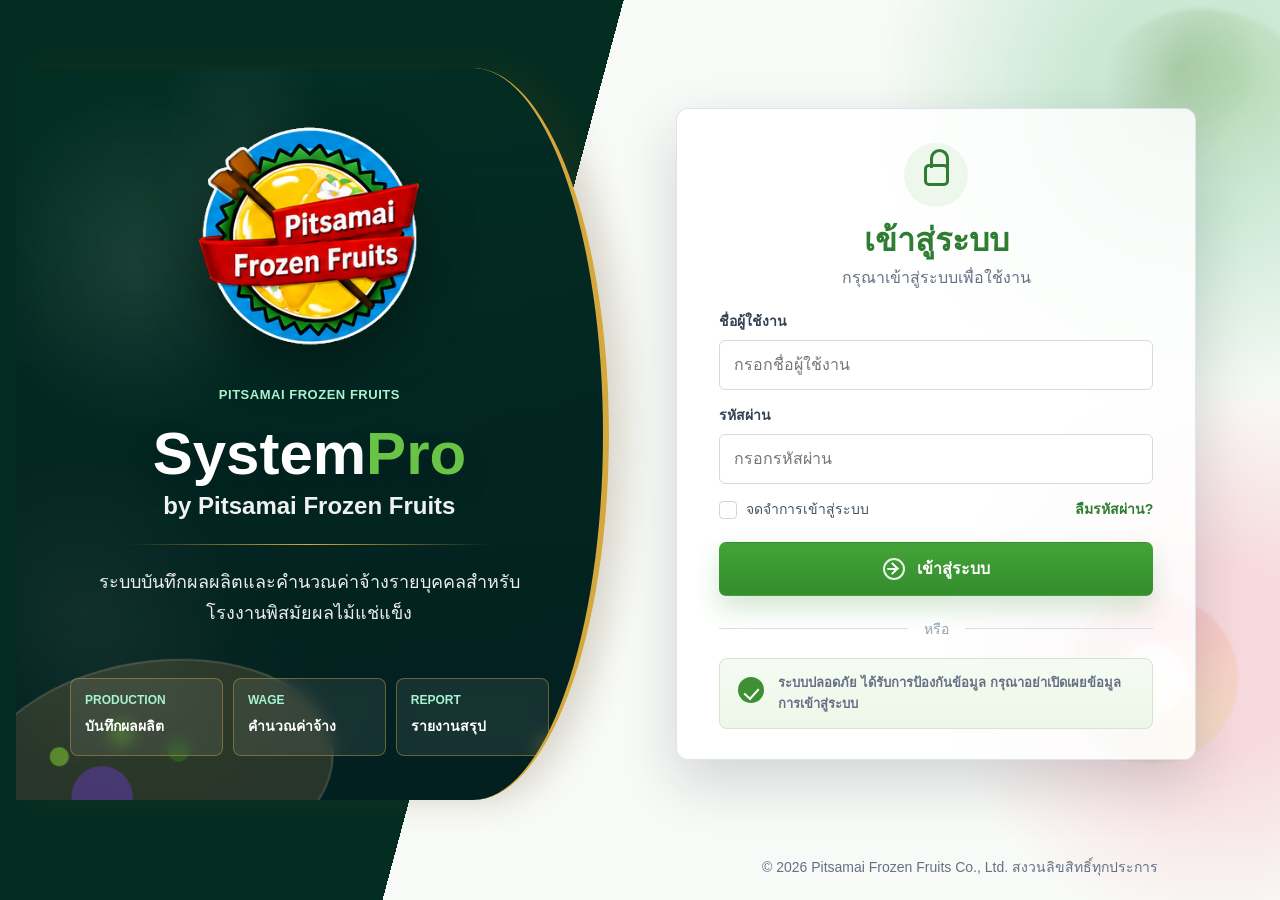
==== index.html @ a1e51dfe "Add private chat image and PDF attachments" ====
<!doctype html>
<html lang="th">
  <head>
    <meta charset="UTF-8" />
    <meta name="viewport" content="width=device-width, initial-scale=1.0" />
    <title>Pismai Factory Wage</title>
    <link rel="icon" type="image/png" href="/assets/pitsamai-logo.png?v=20260716-favicon" />
    <link rel="apple-touch-icon" href="/assets/pitsamai-logo.png?v=20260716-favicon" />
    <link rel="stylesheet" href="/styles.css?v=20260822-issue-notifications" />
    <link rel="stylesheet" href="/accounting-control.css?v=20260822-pf-percent-bases" />
    <link rel="stylesheet" href="/secret-room.css?v=20260822-chat-attachments" />
  </head>
  <body>
    <div id="app"></div>
    <script src="/accounting-control.js?v=20260822-pf-percent-date-fix"></script>
    <script src="/secret-room.js?v=20260822-chat-attachments"></script>
    <script src="/app.js?v=20260822-issue-notifications-pf-percent-bases"></script>
  </body>
</html>
---- styles.css ----
:root {
  --bg: #eef2f6;
  --surface: #ffffff;
  --surface-soft: #f7fafc;
  --line: #d7dee8;
  --text: #1f2937;
  --muted: #667085;
  --primary: #0f766e;
  --primary-dark: #115e59;
  --danger: #b42318;
  --danger-soft: #fef3f2;
  --warning: #a15c07;
  --warning-soft: #fffaeb;
  --success: #067647;
  --success-soft: #ecfdf3;
  --shadow: 0 16px 40px rgba(16, 24, 40, 0.08);
}

/* Inbound fruit purchasing */
.inbound-page-head{display:flex;align-items:flex-start;justify-content:space-between;gap:20px;margin-bottom:16px}.inbound-page-head h2{margin:3px 0 4px;font-size:26px}.inbound-page-head p{margin:0;color:var(--muted)}.inbound-head-actions{display:flex;gap:10px;flex-wrap:wrap}.inbound-head-actions .is-active{color:#fff;background:var(--primary);border-color:var(--primary)}.inbound-head-actions button:disabled{opacity:.45}.inbound-loading{padding:42px;text-align:center;color:var(--muted)}.inbound-alert{margin-bottom:14px;padding:12px 14px;border:1px solid #a6f4c5;border-radius:8px;color:var(--success);background:var(--success-soft)}.inbound-alert.is-error{color:var(--danger);border-color:#fecdca;background:var(--danger-soft)}
.inbound-entry-card{max-width:920px;padding:20px}.inbound-entry-form{display:grid;grid-template-columns:repeat(2,minmax(0,1fr));gap:15px 20px}.inbound-entry-form .field{margin:0}.inbound-entry-form .field>span,.inbound-inline-form .field>span,.inbound-price-panel .field>span{display:block;margin-bottom:6px;font-weight:700}.inbound-entry-form input,.inbound-entry-form select,.inbound-entry-form textarea,.inbound-management-grid input,.inbound-management-grid select,.inbound-management-grid textarea,.inbound-filters input,.inbound-filters select{width:100%;border:1px solid var(--line);border-radius:7px;background:#fff;color:var(--text)}.inbound-entry-form input,.inbound-entry-form select,.inbound-management-grid input,.inbound-management-grid select,.inbound-filters input,.inbound-filters select{height:42px;padding:0 11px}.inbound-entry-form textarea,.inbound-management-grid textarea{padding:10px 11px;resize:vertical}.inbound-price-hint{grid-column:1/-1;padding:10px 12px;border:1px solid #b2ddff;border-radius:7px;color:#175cd3;background:#eff8ff}.inbound-price-input{display:flex;align-items:center;gap:8px}.inbound-price-input input{flex:1}.inbound-price-input b{padding:7px 9px;border-radius:5px;color:var(--primary);background:#e7f6f3;font-size:12px;white-space:nowrap}.inbound-total{grid-column:1/-1;display:grid;grid-template-columns:auto 1fr auto;align-items:center;gap:8px;padding:14px 16px;border:1px solid #abefc6;border-radius:8px;background:#ecfdf3}.inbound-total>span{font-weight:700}.inbound-total>strong{text-align:right;color:#067647;font-size:30px}.inbound-total>small{grid-column:1/-1;text-align:right;color:#475467}.inbound-note{grid-column:1/-1}.inbound-entry-actions{grid-column:1/-1;display:flex;justify-content:flex-end;gap:10px;padding-top:4px}.inbound-empty-callout{margin-top:14px;padding:12px;color:var(--warning);background:var(--warning-soft);border-radius:7px}
.inbound-modal-backdrop{position:fixed;inset:0;z-index:1000;display:grid;place-items:center;padding:20px;background:rgba(16,24,40,.5)}.inbound-confirm{position:relative;width:min(460px,100%);padding:22px;border-radius:10px;background:#fff;box-shadow:0 24px 70px rgba(0,0,0,.24)}.inbound-confirm h3{margin:0 0 4px;font-size:22px}.inbound-confirm>p{margin:0 0 16px;color:var(--muted)}.inbound-modal-close{position:absolute;top:12px;right:12px;border:0;background:transparent;font-size:25px;cursor:pointer}.inbound-confirm dl{margin:0;border:1px solid var(--line);border-radius:8px;overflow:hidden}.inbound-confirm dl div{display:flex;justify-content:space-between;gap:16px;padding:10px 12px;border-bottom:1px solid var(--line)}.inbound-confirm dl div:last-child{border-bottom:0}.inbound-confirm dt{color:var(--muted)}.inbound-confirm dd{margin:0;font-weight:700}.inbound-confirm .is-total{color:var(--success);background:var(--success-soft);font-size:18px}.inbound-lock-note{margin:14px 0;padding:11px 12px;border:1px solid #fedf89;border-radius:7px;color:#93370d;background:#fffaeb}.inbound-confirm-actions{display:flex;justify-content:flex-end;gap:10px}
.inbound-management-grid{display:grid;grid-template-columns:minmax(0,1.55fr) minmax(300px,.8fr);gap:16px}.inbound-management-grid>.panel{padding:18px}.inbound-management-grid h3{margin:0 0 12px}.inbound-inline-form{display:grid;grid-template-columns:1fr auto;align-items:end;gap:10px;padding-bottom:18px;border-bottom:1px solid var(--line)}.inbound-inline-form .field{margin:0}.inbound-fruit-list{display:grid;gap:8px;margin-top:18px}.inbound-fruit-list>h3{margin-bottom:4px}.inbound-fruit-list article{display:grid;grid-template-columns:minmax(130px,1.2fr) minmax(130px,.8fr) minmax(130px,1fr) auto;align-items:center;gap:12px;padding:12px;border:1px solid var(--line);border-radius:7px}.inbound-fruit-list article>div{display:flex;align-items:center;gap:8px}.inbound-fruit-list article small{color:var(--muted)}.inbound-price-panel>p{color:var(--muted)}.inbound-price-panel form{display:grid;gap:13px}.inbound-price-panel .field{margin:0}
.inbound-metrics{display:grid;grid-template-columns:repeat(3,minmax(0,1fr));gap:12px;margin-bottom:14px}.inbound-metrics>div{display:grid;grid-template-columns:1fr auto;gap:3px 8px;padding:15px 17px;border:1px solid var(--line);border-radius:8px;background:#fff}.inbound-metrics span{color:var(--muted)}.inbound-metrics strong{grid-column:1;font-size:25px}.inbound-metrics small{grid-column:2;grid-row:2;align-self:end}.inbound-history-panel{padding:0;overflow:hidden}.inbound-filters{display:grid;grid-template-columns:repeat(4,minmax(120px,1fr)) minmax(180px,1.5fr) auto auto;align-items:end;gap:10px;padding:14px}.inbound-filters label{min-width:0}.inbound-filters label>span{display:block;margin-bottom:5px;color:var(--muted);font-size:12px;font-weight:700}.inbound-info-strip{padding:10px 14px;color:#175cd3;background:#eff8ff;border-top:1px solid #b2ddff;border-bottom:1px solid #b2ddff}.inbound-table{width:100%;border-collapse:collapse;min-width:1020px}.inbound-table th,.inbound-table td{padding:10px 11px;border-bottom:1px solid var(--line);text-align:left;vertical-align:middle}.inbound-table thead th{color:#475467;background:#f8fafc;font-size:12px}.inbound-table .number-cell{text-align:right;font-variant-numeric:tabular-nums}.inbound-table .is-price{background:#fffaeb}.inbound-table tfoot th{color:#067647;background:#f0fdf4}.inbound-table tbody tr:hover td{background:#f9fafb}.inbound-table tbody tr:hover .is-price{background:#fff4d6}
@media(max-width:1050px){.inbound-management-grid{grid-template-columns:1fr}.inbound-filters{grid-template-columns:repeat(3,1fr)}.inbound-fruit-list article{grid-template-columns:1fr 1fr}.inbound-metrics{grid-template-columns:1fr 1fr 1fr}}
.inbound-selection-bar{display:flex;align-items:center;justify-content:space-between;gap:16px;padding:12px 14px;border-top:1px solid var(--line);background:#fff}.inbound-selection-bar>div:first-child{display:flex;flex-direction:column;gap:2px}.inbound-selection-bar small{color:var(--muted)}.inbound-selection-bar>div:last-child{display:flex;gap:8px}.inbound-selection-bar .btn:disabled{opacity:.45}.inbound-check-cell{width:42px!important;padding-left:14px!important;padding-right:6px!important;text-align:center!important}.inbound-check-cell input{width:17px;height:17px;accent-color:var(--primary);cursor:pointer}.inbound-table tbody tr.is-selected td{background:#ecfdf3}.inbound-table tbody tr.is-selected .is-price{background:#dcfae6}
@media(max-width:720px){.inbound-page-head{flex-direction:column}.inbound-head-actions{width:100%}.inbound-head-actions .btn{flex:1}.inbound-entry-form{grid-template-columns:1fr}.inbound-price-hint,.inbound-total,.inbound-note,.inbound-entry-actions{grid-column:1}.inbound-metrics{grid-template-columns:1fr}.inbound-filters{grid-template-columns:1fr 1fr}.inbound-filters .is-search{grid-column:1/-1}.inbound-fruit-list article{grid-template-columns:1fr}.inbound-inline-form{grid-template-columns:1fr}.inbound-entry-card{padding:14px}.inbound-selection-bar{align-items:stretch;flex-direction:column}.inbound-selection-bar>div:last-child{display:grid;grid-template-columns:repeat(3,1fr)}}

/* Production save queue */
.production-queue-open-button {
  display: inline-flex;
  align-items: center;
  gap: 8px;
}

.production-queue-count {
  display: inline-grid;
  place-items: center;
  min-width: 22px;
  height: 22px;
  padding: 0 6px;
  border-radius: 11px;
  color: #ffffff;
  background: var(--primary);
  font-size: 12px;
  font-weight: 700;
}

.production-queue-count[hidden] {
  display: none;
}

.production-queue-page {
  display: grid;
  gap: 16px;
  min-width: 0;
}

.production-queue-header {
  display: flex;
  align-items: flex-start;
  justify-content: space-between;
  gap: 20px;
}

.production-queue-header h2 {
  margin: 5px 0 4px;
}

.production-queue-header p {
  margin: 0;
  color: var(--muted);
}

.production-queue-breadcrumb {
  color: #667085;
  font-size: 13px;
}

.production-queue-breadcrumb b {
  margin: 0 5px;
  color: #98a2b3;
}

.production-queue-header-actions {
  display: flex;
  align-items: center;
  gap: 12px;
}

.production-queue-online {
  display: inline-flex;
  align-items: center;
  gap: 8px;
  color: #087443;
  white-space: nowrap;
}

.production-queue-online i {
  width: 8px;
  height: 8px;
  border-radius: 50%;
  background: #22a866;
  box-shadow: 0 0 0 4px #dcfce7;
}

.production-queue-metrics {
  display: grid;
  grid-template-columns: repeat(4, minmax(0, 1fr));
  border: 1px solid var(--line);
  border-radius: 7px;
  background: #ffffff;
  overflow: hidden;
}

.production-queue-metrics > div {
  display: grid;
  grid-template-columns: minmax(0, 1fr) auto;
  gap: 2px 10px;
  min-width: 0;
  padding: 14px 16px;
  border-right: 1px solid var(--line);
}

.production-queue-metrics > div:last-child {
  border-right: 0;
}

.production-queue-metrics span,
.production-queue-metrics small {
  overflow: hidden;
  color: #667085;
  text-overflow: ellipsis;
  white-space: nowrap;
}

.production-queue-metrics strong {
  grid-column: 2;
  grid-row: 1 / 3;
  align-self: center;
  color: #101828;
  font-size: 24px;
}

.production-queue-panel {
  padding: 0;
  overflow: hidden;
}

.production-queue-toolbar {
  display: flex;
  align-items: flex-end;
  justify-content: space-between;
  gap: 14px;
  padding: 12px 14px;
  border-bottom: 1px solid var(--line);
}

.production-queue-search {
  width: min(300px, 100%);
  margin: 0;
}

.production-queue-columns,
.production-queue-row {
  display: grid;
  grid-template-columns: minmax(74px, .65fr) minmax(170px, 1.6fr) minmax(105px, .85fr) minmax(105px, .85fr) minmax(100px, .8fr) minmax(190px, 1.55fr) minmax(112px, 1fr);
  gap: 10px;
  align-items: center;
}

.production-queue-columns {
  min-height: 38px;
  padding: 0 14px;
  color: #667085;
  background: #f8fafc;
  border-bottom: 1px solid var(--line);
  font-size: 12px;
  font-weight: 700;
}

.production-queue-list {
  min-width: 0;
}

.production-queue-row {
  position: relative;
  min-height: 76px;
  padding: 10px 14px;
  border-bottom: 1px solid var(--line);
  background: #ffffff;
}

.production-queue-row:last-child {
  border-bottom: 0;
}

.production-queue-row.status-review,
.production-queue-row.status-failed {
  background: #fffaf3;
  box-shadow: inset 3px 0 0 #f59e0b;
}

.production-queue-cell {
  display: flex;
  flex-direction: column;
  gap: 3px;
  min-width: 0;
}

.production-queue-cell > span {
  display: none;
  color: #667085;
  font-size: 11px;
}

.production-queue-cell strong,
.production-queue-cell small {
  overflow: hidden;
  text-overflow: ellipsis;
  white-space: nowrap;
}

.production-queue-cell strong {
  color: #101828;
}

.production-queue-cell small {
  color: #667085;
  font-size: 12px;
}

.production-queue-status {
  display: flex;
  align-items: center;
  gap: 7px;
  min-width: 0;
}

.production-queue-cell.queue-status > small {
  overflow: visible;
  white-space: normal;
}

.production-queue-status i {
  display: inline-grid;
  place-items: center;
  flex: 0 0 24px;
  width: 24px;
  height: 24px;
  border-radius: 50%;
  font-style: normal;
  font-weight: 700;
}

.production-queue-status.queued {
  color: #667085;
}

.production-queue-status.queued i {
  background: #f2f4f7;
}

.production-queue-status.processing {
  color: #075985;
}

.production-queue-status.processing i {
  color: transparent;
  border: 2px solid #38a3cf;
  border-right-color: transparent;
  animation: production-queue-spin .8s linear infinite;
}

.production-queue-status.succeeded {
  color: #087443;
}

.production-queue-status.succeeded i {
  color: #087443;
  background: #dcfce7;
}

.production-queue-status.review,
.production-queue-status.failed {
  color: #9a4407;
}

.production-queue-status.review i,
.production-queue-status.failed i {
  color: #9a4407;
  background: #ffedd5;
}

.production-queue-status.cancelled {
  color: #667085;
}

.production-queue-status.cancelled i {
  background: #eaecf0;
}

.production-queue-row-actions {
  display: flex;
  flex-wrap: wrap;
  gap: 5px;
}

.production-queue-row-actions .btn {
  min-width: 0;
}

.production-queue-locked {
  color: #98a2b3;
  font-size: 12px;
}

.production-queue-pagination {
  display: grid;
  grid-template-columns: 1fr auto 1fr;
  align-items: center;
  gap: 12px;
  padding: 11px 14px;
  border-top: 1px solid var(--line);
  color: #667085;
  font-size: 12px;
}

.production-queue-pagination > div {
  display: flex;
  align-items: center;
  gap: 10px;
}

.production-queue-history-note {
  text-align: right;
}

@keyframes production-queue-spin {
  to { transform: rotate(360deg); }
}

@media (prefers-reduced-motion: reduce) {
  .production-queue-status.processing i {
    animation: none;
    border-right-color: #38a3cf;
  }
}

@media (max-width: 1180px) {
  .production-queue-columns {
    display: none;
  }

  .production-queue-row {
    grid-template-columns: minmax(72px, .55fr) minmax(170px, 1.4fr) minmax(100px, .8fr) minmax(100px, .8fr) minmax(185px, 1.4fr);
  }

  .production-queue-row .queue-actor {
    display: none;
  }

  .production-queue-row .queue-actions {
    grid-column: 4 / 6;
  }

  .production-queue-cell > span {
    display: block;
  }
}

@media (max-width: 900px) {
  .production-queue-header,
  .production-queue-toolbar {
    align-items: flex-start;
    flex-direction: column;
  }

  .production-queue-metrics {
    grid-template-columns: repeat(2, minmax(0, 1fr));
  }

  .production-queue-metrics > div:nth-child(2) {
    border-right: 0;
  }

  .production-queue-metrics > div:nth-child(-n + 2) {
    border-bottom: 1px solid var(--line);
  }

  .production-queue-row {
    grid-template-columns: minmax(72px, .55fr) minmax(170px, 1.35fr) minmax(100px, .8fr) minmax(180px, 1.25fr);
  }

  .production-queue-row .queue-date {
    display: none;
  }

  .production-queue-row .queue-actions {
    grid-column: 3 / 5;
  }
}

@media (max-width: 680px) {
  .production-queue-header-actions {
    align-items: flex-start;
    flex-direction: column;
  }

  .production-queue-metrics {
    grid-template-columns: 1fr;
  }

  .production-queue-metrics > div {
    border-right: 0;
    border-bottom: 1px solid var(--line);
  }

  .production-queue-row {
    grid-template-columns: 72px minmax(0, 1fr);
    gap: 8px 12px;
  }

  .production-queue-row .queue-amount,
  .production-queue-row .queue-status,
  .production-queue-row .queue-actions {
    grid-column: 2;
  }

  .production-queue-pagination {
    grid-template-columns: 1fr;
  }

  .production-queue-history-note {
    text-align: left;
  }
}

* {
  box-sizing: border-box;
}

body {
  margin: 0;
  min-width: 320px;
  min-height: 100vh;
  color: var(--text);
  background: var(--bg);
  font-family: "Segoe UI", Arial, sans-serif;
}

button,
input,
select {
  font: inherit;
}

button {
  cursor: pointer;
}

.page {
  min-height: 100vh;
}

.login-page {
  position: relative;
  display: grid;
  min-height: 100vh;
  place-items: center;
  overflow: hidden;
  padding: 32px 16px 64px;
  background:
    radial-gradient(circle at 93% 11%, rgba(22, 163, 74, 0.2) 0 8%, transparent 22%),
    radial-gradient(circle at 95% 73%, rgba(244, 63, 94, 0.17) 0 7%, transparent 20%),
    linear-gradient(105deg, #042d22 0 41%, #f8faf7 41% 100%);
}

.login-shell {
  position: relative;
  display: grid;
  z-index: 1;
  width: min(1280px, 100%);
  min-height: 640px;
  grid-template-columns: minmax(0, 0.95fr) minmax(440px, 1.05fr);
  overflow: visible;
  border: 0;
  border-radius: 0;
  background: transparent;
  box-shadow: none;
}

.login-intro {
  position: relative;
  display: flex;
  flex-direction: column;
  justify-content: space-between;
  overflow: hidden;
  min-height: 640px;
  padding: 54px 54px 44px;
  color: #ffffff;
  background:
    linear-gradient(180deg, rgba(2, 44, 34, 0.78), rgba(2, 31, 31, 0.9)),
    radial-gradient(circle at 22% 21%, rgba(79, 172, 86, 0.28), transparent 23%),
    radial-gradient(circle at 24% 87%, rgba(253, 224, 71, 0.22), transparent 19%),
    linear-gradient(135deg, #053826, #071f25);
  border-right: 6px solid #d4a83d;
  border-radius: 0 46% 46% 0 / 0 100% 100% 0;
  box-shadow: 16px 0 34px rgba(83, 64, 22, 0.2);
}

.login-intro::before,
.login-intro::after {
  position: absolute;
  content: "";
  pointer-events: none;
}

.login-intro::before {
  inset: auto auto -85px -45px;
  width: 360px;
  height: 220px;
  border: 2px solid rgba(255, 255, 255, 0.12);
  border-radius: 50%;
  background:
    radial-gradient(circle at 25% 36%, rgba(104, 163, 45, 0.75) 0 9px, transparent 10px),
    radial-gradient(circle at 43% 30%, rgba(71, 128, 32, 0.75) 0 11px, transparent 12px),
    radial-gradient(circle at 58% 42%, rgba(47, 101, 29, 0.72) 0 10px, transparent 11px),
    radial-gradient(circle at 35% 57%, rgba(124, 58, 237, 0.36) 0 30px, transparent 31px),
    rgba(158, 120, 72, 0.24);
  filter: blur(0.2px);
  transform: rotate(-9deg);
}

.login-intro::after {
  inset: 0;
  background:
    radial-gradient(ellipse at 20% 27%, rgba(255, 255, 255, 0.08), transparent 22%),
    radial-gradient(ellipse at 39% 12%, rgba(255, 255, 255, 0.06), transparent 17%),
    radial-gradient(ellipse at 11% 74%, rgba(255, 255, 255, 0.05), transparent 21%);
  mix-blend-mode: screen;
}

.eyebrow {
  margin: 0;
  color: var(--primary);
  font-size: 13px;
  font-weight: 700;
  letter-spacing: 0.04em;
  text-transform: uppercase;
}

h1,
h2,
h3,
p {
  margin-top: 0;
}

.login-intro h1 {
  max-width: 520px;
  margin: 22px 0 8px;
  color: #ffffff;
  font-size: 60px;
  line-height: 1;
  text-shadow: 0 12px 28px rgba(0, 0, 0, 0.24);
}

.login-intro h1 span {
  color: #69c346;
}

.intro-text {
  max-width: 430px;
  color: rgba(255, 255, 255, 0.92);
  font-size: 18px;
  line-height: 1.7;
  text-align: center;
}

.brand-mark,
.login-copy,
.login-feature-row {
  position: relative;
  z-index: 1;
}

.brand-mark {
  display: flex;
  justify-content: center;
}

.brand-logo {
  display: block;
  width: clamp(188px, 18vw, 244px);
  height: auto;
  object-fit: contain;
  filter: drop-shadow(0 18px 28px rgba(0, 0, 0, 0.34));
}

.login-copy {
  display: grid;
  justify-items: center;
  margin-top: 8px;
}

.login-copy .eyebrow {
  color: #a7f3d0;
}

.brand-subtitle {
  margin: 0;
  color: rgba(255, 255, 255, 0.94);
  font-size: 24px;
  font-weight: 700;
}

.login-divider {
  width: min(380px, 76%);
  height: 1px;
  margin: 24px 0 22px;
  background: linear-gradient(90deg, transparent, #d4a83d, transparent);
}

.login-feature-row {
  display: grid;
  grid-template-columns: repeat(3, 1fr);
  gap: 10px;
}

.login-feature-row div {
  min-height: 78px;
  border: 1px solid rgba(212, 168, 61, 0.42);
  border-radius: 8px;
  padding: 14px;
  background: rgba(255, 255, 255, 0.08);
  backdrop-filter: blur(8px);
}

.login-feature-row span {
  display: block;
  color: #a7f3d0;
  font-size: 12px;
  font-weight: 700;
  text-transform: uppercase;
}

.login-feature-row strong {
  display: block;
  margin-top: 8px;
  color: #ffffff;
  font-size: 14px;
}

.login-panel {
  position: relative;
  display: grid;
  align-items: center;
  min-height: 640px;
  padding: 40px 64px;
}

.login-panel::before,
.login-panel::after {
  position: absolute;
  content: "";
  pointer-events: none;
}

.login-panel::before {
  top: -64px;
  right: -30px;
  width: 220px;
  height: 250px;
  border-radius: 60% 40% 52% 48%;
  background:
    radial-gradient(ellipse at 40% 28%, rgba(90, 131, 61, 0.28), transparent 40%),
    radial-gradient(ellipse at 68% 24%, rgba(121, 169, 74, 0.22), transparent 42%);
  filter: blur(2px);
  transform: rotate(19deg);
}

.login-panel::after {
  right: 4%;
  bottom: 5%;
  width: 170px;
  height: 170px;
  border-radius: 50%;
  background:
    radial-gradient(circle at 50% 50%, rgba(255, 255, 255, 0.88) 0 28%, transparent 29%),
    conic-gradient(from 0deg, rgba(244, 63, 94, 0.2), rgba(250, 204, 21, 0.16), rgba(22, 163, 74, 0.12), rgba(244, 63, 94, 0.2));
  filter: blur(1px);
  opacity: 0.72;
}

.login-card {
  position: relative;
  z-index: 1;
  width: min(520px, 100%);
  margin: 0 auto;
  border: 1px solid rgba(215, 222, 232, 0.82);
  border-radius: 12px;
  padding: 30px 42px;
  background: rgba(255, 255, 255, 0.86);
  box-shadow: 0 22px 56px rgba(15, 23, 42, 0.16);
  backdrop-filter: blur(14px);
  text-align: center;
}

.login-card h2 {
  margin: 14px 0 6px;
  color: #2e7d32;
  font-size: 32px;
  line-height: 1.2;
}

.login-card .hint {
  margin-bottom: 20px;
  color: var(--muted);
}

.login-lock {
  display: grid;
  width: 64px;
  height: 64px;
  place-items: center;
  margin: 4px auto 0;
  border-radius: 50%;
  background: #eef7ec;
}

.login-lock span {
  position: relative;
  display: block;
  width: 25px;
  height: 22px;
  border: 3px solid #2e7d32;
  border-radius: 5px;
}

.login-lock span::before {
  position: absolute;
  left: 3px;
  top: -18px;
  width: 13px;
  height: 16px;
  border: 3px solid #2e7d32;
  border-bottom: 0;
  border-radius: 12px 12px 0 0;
  content: "";
}

.field {
  display: block;
  margin-bottom: 14px;
  text-align: left;
}

.field span {
  display: block;
  margin-bottom: 8px;
  color: #344054;
  font-size: 14px;
  font-weight: 600;
}

.field input,
.field select,
.field textarea {
  width: 100%;
  border: 1px solid #cbd5e1;
  border-radius: 6px;
  padding: 0 14px;
  color: #111827;
  background: #ffffff;
  outline: none;
}

.field input,
.field select {
  height: 50px;
}

.field textarea {
  min-height: 120px;
  padding: 12px 14px;
  resize: vertical;
}

.login-card .field input {
  border-color: #d3dae3;
  background: rgba(255, 255, 255, 0.9);
}

.field input:focus,
.field select:focus,
.field textarea:focus {
  border-color: var(--primary);
  box-shadow: 0 0 0 3px rgba(15, 118, 110, 0.13);
}

.btn {
  display: inline-flex;
  min-height: 42px;
  align-items: center;
  justify-content: center;
  gap: 8px;
  border: 1px solid transparent;
  border-radius: 6px;
  padding: 0 16px;
  font-weight: 700;
}

.btn-primary {
  width: 100%;
  height: 48px;
  color: #ffffff;
  background: var(--primary);
}

.btn-primary:hover {
  background: var(--primary-dark);
}

.login-options {
  display: flex;
  align-items: center;
  justify-content: space-between;
  gap: 12px;
  margin: 2px 0 20px;
  color: #475467;
  font-size: 14px;
  line-height: 1.35;
}

.remember-check {
  display: inline-flex;
  align-items: center;
  gap: 9px;
  min-height: 24px;
  text-align: left;
}

.remember-check input {
  position: relative;
  display: grid;
  flex: 0 0 auto;
  width: 18px;
  height: 18px;
  place-content: center;
  border: 1px solid #cbd5e1;
  border-radius: 4px;
  margin: 0;
  appearance: none;
  background: #ffffff;
}

.remember-check input:checked {
  border-color: #3f8f35;
  background: #3f8f35;
}

.remember-check input:checked::after {
  width: 5px;
  height: 9px;
  border-right: 2px solid #ffffff;
  border-bottom: 2px solid #ffffff;
  content: "";
  transform: translateY(-1px) rotate(45deg);
}

.forgot-button {
  display: inline-flex;
  min-height: 24px;
  align-items: center;
  border: 0;
  padding: 0;
  color: #2e7d32;
  background: transparent;
  font-weight: 700;
}

.login-submit {
  height: 54px;
  align-items: center;
  justify-content: center;
  gap: 12px;
  border-radius: 7px;
  background: linear-gradient(180deg, #43a337, #348d2e);
  box-shadow: 0 13px 24px rgba(52, 141, 46, 0.2);
  font-size: 16px;
  line-height: 1;
}

.login-submit:hover {
  background: linear-gradient(180deg, #378d2f, #287624);
}

.login-arrow {
  position: relative;
  display: inline-grid;
  width: 22px;
  height: 22px;
  flex: 0 0 auto;
  place-items: center;
  border: 2px solid rgba(255, 255, 255, 0.88);
  border-radius: 50%;
}

.login-arrow::before,
.login-arrow::after {
  position: absolute;
  content: "";
}

.login-arrow::before {
  width: 7px;
  height: 7px;
  border-right: 2px solid #ffffff;
  border-bottom: 2px solid #ffffff;
  transform: translateX(-1px) rotate(-45deg);
}

.login-arrow::after {
  width: 9px;
  height: 2px;
  border-radius: 999px;
  background: #ffffff;
  transform: translateX(-2px);
}

.login-separator {
  display: flex;
  align-items: center;
  gap: 16px;
  margin: 22px 0 18px;
  color: #98a2b3;
  font-size: 14px;
}

.login-separator::before,
.login-separator::after {
  flex: 1;
  height: 1px;
  background: #d7dee8;
  content: "";
}

.secure-note {
  position: relative;
  min-height: 64px;
  margin: 0;
  border: 1px solid #d1e6ca;
  border-radius: 8px;
  padding: 14px 18px 14px 58px;
  color: #2f6d2e;
  background: linear-gradient(180deg, #f5fbf2, #edf7e9);
  font-size: 14px;
  font-weight: 600;
  line-height: 1.45;
  text-align: left;
}

.secure-note::before {
  position: absolute;
  left: 18px;
  top: 18px;
  display: grid;
  width: 26px;
  height: 26px;
  place-items: center;
  border-radius: 50%;
  color: #ffffff;
  background: #3f8f35;
  content: "";
  font-weight: 900;
}

.secure-note::after {
  position: absolute;
  left: 27px;
  top: 26px;
  width: 7px;
  height: 12px;
  border-right: 2px solid #ffffff;
  border-bottom: 2px solid #ffffff;
  content: "";
  transform: rotate(42deg);
}

.login-footer {
  position: absolute;
  z-index: 1;
  right: 40px;
  bottom: 22px;
  display: flex;
  width: min(560px, calc(56% - 72px));
  align-items: center;
  justify-content: center;
  gap: 24px;
  color: #667085;
  font-size: 14px;
}

.login-footer span + span {
  border-left: 1px solid #c8ced8;
  padding-left: 24px;
}

.btn-outline {
  color: #344054;
  border-color: #cbd5e1;
  background: #ffffff;
}

.btn-outline:hover {
  background: #f8fafc;
}

.btn-small {
  min-height: 34px;
  padding: 0 10px;
  font-size: 13px;
}

.btn-danger {
  color: #ffffff;
  background: var(--danger);
}

.btn-danger:hover {
  background: #912018;
}

.btn:disabled,
input:disabled {
  cursor: not-allowed;
  opacity: 0.55;
}

.alert {
  margin-bottom: 16px;
  border-radius: 6px;
  padding: 12px 14px;
  font-size: 14px;
  line-height: 1.5;
  white-space: pre-wrap;
}

.alert-error {
  color: var(--danger);
  border: 1px solid #fecdca;
  background: var(--danger-soft);
}

.alert-success {
  color: var(--success);
  border: 1px solid #abefc6;
  background: var(--success-soft);
}

.demo-note {
  margin-top: 18px;
  color: var(--muted);
  font-size: 13px;
  line-height: 1.6;
}

.app-layout {
  min-height: 100vh;
}

.welcome-toast {
  position: fixed;
  top: 78px;
  left: 50%;
  z-index: 120;
  max-width: min(360px, calc(100vw - 32px));
  border: 1px solid rgba(167, 243, 208, 0.42);
  border-radius: 8px;
  padding: 12px 16px;
  color: #ffffff;
  background: rgba(15, 118, 110, 0.96);
  box-shadow: 0 16px 36px rgba(15, 23, 42, 0.18);
  font-weight: 800;
  line-height: 1.45;
  text-align: center;
  transform: translateX(-50%);
  transition: opacity 0.24s ease, transform 0.24s ease;
}

.welcome-toast-hide {
  opacity: 0;
  transform: translate(-50%, -8px);
  pointer-events: none;
}

.topbar {
  border-bottom: 1px solid #0f1c2a;
  background: #0f1723;
}

.topbar-inner {
  display: flex;
  width: min(1280px, 100%);
  align-items: center;
  justify-content: space-between;
  gap: 16px;
  margin: 0 auto;
  padding: 16px 20px;
}

.topbar-brand-row {
  display: flex;
  min-width: 0;
  align-items: center;
  gap: 12px;
}

.mobile-menu-button,
.drawer-overlay {
  display: none;
}

.mobile-menu-button {
  position: relative;
  width: 42px;
  height: 42px;
  flex: 0 0 auto;
  place-items: center;
  border: 1px solid rgba(215, 224, 236, 0.2);
  border-radius: 8px;
  padding: 9px;
  background: rgba(255, 255, 255, 0.06);
}

.mobile-notification-badge,
.nav-notification-badge {
  display: inline-grid;
  min-width: 20px;
  height: 20px;
  flex: 0 0 auto;
  place-items: center;
  border: 2px solid #142236;
  border-radius: 999px;
  padding: 0 5px;
  color: #ffffff;
  background: #dc2626;
  box-shadow: 0 0 0 3px rgba(220, 38, 38, 0.16);
  font-size: 11px;
  font-weight: 900;
  line-height: 1;
}

.mobile-notification-badge[hidden],
.nav-notification-badge[hidden] {
  display: none;
}

.mobile-notification-badge {
  position: absolute;
  top: -7px;
  right: -8px;
  border-color: #ffffff;
}

.mobile-menu-button span {
  display: block;
  width: 20px;
  height: 2px;
  border-radius: 999px;
  background: #ffffff;
}

.brand-title {
  margin: 3px 0 0;
  color: #ffffff;
  font-size: 20px;
  font-weight: 800;
}

.topbar-clock {
  display: block;
  margin-top: 4px;
  color: #a8b3c3;
  font-size: 13px;
  font-weight: 700;
}

.user-box {
  display: flex;
  align-items: center;
  gap: 12px;
}

.online-users-widget {
  display: inline-flex;
  min-height: 34px;
  align-items: center;
  gap: 7px;
  border: 1px solid rgba(167, 243, 208, 0.26);
  border-radius: 999px;
  padding: 0 12px;
  color: #d7e0ec;
  background: rgba(15, 118, 110, 0.2);
  font-size: 13px;
  font-weight: 800;
  white-space: nowrap;
}

.online-users-widget strong {
  color: #ffffff;
}

.online-dot {
  width: 8px;
  height: 8px;
  border-radius: 999px;
  background: #22c55e;
  box-shadow: 0 0 0 4px rgba(34, 197, 94, 0.16);
}

.user-meta {
  text-align: right;
}

.user-meta strong,
.user-meta span {
  display: block;
}

.user-meta span {
  color: #a8b3c3;
  font-size: 13px;
}

.user-meta strong {
  color: #ffffff;
}

.content {
  display: grid;
  width: min(1280px, 100%);
  grid-template-columns: 260px minmax(0, 1fr);
  gap: 20px;
  margin: 0 auto;
  padding: 24px 20px;
}

.sidebar,
.panel,
.metric-card,
.table-card {
  border: 1px solid var(--line);
  border-radius: 8px;
  background: var(--surface);
  box-shadow: 0 6px 20px rgba(16, 24, 40, 0.04);
}

.sidebar {
  position: sticky;
  top: 20px;
  display: flex;
  min-height: calc(100vh - 112px);
  flex-direction: column;
  height: fit-content;
  padding: 12px;
  color: #d7e0ec;
  border-color: #132236;
  background: #142236;
}

.nav-button {
  display: flex;
  width: 100%;
  min-height: 44px;
  align-items: center;
  justify-content: space-between;
  border: 0;
  border-radius: 6px;
  padding: 0 12px;
  color: #d7e0ec;
  background: transparent;
  text-align: left;
}

.nav-button:hover,
.nav-button.active {
  color: #ffffff;
  background: #16a34a;
}

.nav-button.has-notification:not(.active) {
  color: #ffffff;
  background: rgba(220, 38, 38, 0.12);
  box-shadow: inset 3px 0 #ef4444;
}

.nav-button.active .nav-notification-badge,
.nav-button:hover .nav-notification-badge {
  border-color: #16a34a;
}

.nav-button.locked {
  color: #718096;
  cursor: pointer;
  opacity: 0.65;
}

.nav-button.locked:hover {
  color: #d7e0ec;
  background: rgba(148, 163, 184, 0.14);
}

.nav-lock {
  flex: 0 0 auto;
  border: 1px solid rgba(148, 163, 184, 0.28);
  border-radius: 999px;
  padding: 2px 6px;
  color: #cbd5e1;
  font-size: 11px;
  font-weight: 800;
}

.nav-label {
  display: inline-flex;
  min-width: 0;
  align-items: center;
  gap: 10px;
}

.nav-icon {
  display: inline-grid;
  width: 22px;
  height: 22px;
  place-items: center;
  color: currentColor;
  font-size: 15px;
  line-height: 1;
}

.nav-stack {
  display: grid;
  gap: 4px;
}

.sidebar-brand {
  display: grid;
  gap: 6px;
  border-bottom: 1px solid rgba(215, 224, 236, 0.14);
  padding: 4px 6px 14px;
  margin-bottom: 12px;
}

.sidebar-brand strong {
  color: #ffffff;
  font-size: 15px;
}

.sidebar-brand span {
  color: #a8b3c3;
  font-size: 12px;
}

.sidebar-session {
  display: grid;
  gap: 8px;
  margin-top: auto;
  border: 1px solid rgba(215, 224, 236, 0.18);
  border-radius: 8px;
  padding: 12px;
  background: rgba(15, 23, 35, 0.58);
}

.sidebar-session strong {
  color: #a7f3d0;
  font-size: 13px;
}

.sidebar-session span {
  color: #d7e0ec;
  font-size: 12px;
}

.sidebar-session b {
  color: #ffffff;
  font-weight: 800;
}

.sidebar-logout {
  min-height: 36px;
  border: 0;
  border-radius: 6px;
  color: #ffffff;
  background: #dc2626;
  font-weight: 800;
}

.sidebar-logout:hover {
  background: #b91c1c;
}

.main-stack {
  display: grid;
  gap: 20px;
}

.panel {
  padding: 22px;
}

.compact-panel {
  padding: 16px 22px;
}

.panel-head {
  display: flex;
  align-items: flex-start;
  justify-content: space-between;
  gap: 16px;
  margin-bottom: 18px;
}

.panel-head h2 {
  margin-bottom: 6px;
  color: #111827;
  font-size: 24px;
}

.panel-head p {
  margin-bottom: 0;
  color: var(--muted);
  line-height: 1.6;
}

.metrics {
  display: grid;
  grid-template-columns: repeat(4, 1fr);
  gap: 14px;
}

.factory-dashboard {
  display: grid;
  gap: 20px;
}

.factory-hero {
  display: grid;
  grid-template-columns: minmax(0, 1fr) 280px;
  gap: 24px;
  overflow: hidden;
  border: 1px solid #c9d5df;
  border-radius: 8px;
  padding: 32px;
  color: #ffffff;
  background:
    linear-gradient(135deg, rgba(5, 56, 38, 0.96), rgba(14, 39, 57, 0.95)),
    linear-gradient(90deg, #053826, #142236);
  box-shadow: var(--shadow);
}

.factory-hero-copy {
  display: flex;
  min-height: 260px;
  flex-direction: column;
  justify-content: center;
}

.factory-hero .eyebrow {
  color: #bbf7d0;
}

.factory-hero h2 {
  max-width: 760px;
  margin: 12px 0 12px;
  color: #ffffff;
  font-size: 38px;
  line-height: 1.18;
}

.factory-hero p {
  max-width: 680px;
  margin-bottom: 0;
  color: rgba(255, 255, 255, 0.86);
  font-size: 17px;
  line-height: 1.7;
}

.factory-hero-actions {
  display: flex;
  flex-wrap: wrap;
  gap: 12px;
  margin-top: 28px;
}

.factory-hero-actions .btn {
  width: auto;
}

.factory-hero-actions .btn-primary {
  min-width: 160px;
  background: #16a34a;
}

.factory-hero-actions .btn-outline {
  color: #ffffff;
  border-color: rgba(255, 255, 255, 0.52);
  background: rgba(255, 255, 255, 0.08);
}

.factory-hero-brand {
  display: grid;
  place-items: center;
  align-content: center;
  gap: 16px;
  border-left: 1px solid rgba(212, 168, 61, 0.48);
  padding-left: 24px;
  text-align: center;
}

.factory-hero-brand img {
  width: min(190px, 100%);
  height: auto;
  filter: drop-shadow(0 18px 28px rgba(0, 0, 0, 0.28));
}

.factory-hero-brand span {
  color: #fde68a;
  font-weight: 800;
}

.factory-status-strip {
  display: grid;
  grid-template-columns: repeat(3, minmax(0, 1fr));
  gap: 14px;
}

.factory-status-strip div,
.factory-section,
.factory-action-card,
.factory-notice {
  border: 1px solid var(--line);
  border-radius: 8px;
  background: var(--surface);
  box-shadow: 0 6px 20px rgba(16, 24, 40, 0.04);
}

.factory-status-strip div {
  padding: 18px;
}

.factory-status-strip span,
.factory-action-card small,
.factory-section p,
.factory-notice p {
  color: var(--muted);
}

.factory-status-strip span {
  display: block;
  margin-bottom: 8px;
  font-size: 13px;
  font-weight: 700;
}

.factory-status-strip strong {
  color: #111827;
  font-size: 17px;
}

.factory-section {
  padding: 22px;
}

.factory-section h3,
.factory-notice h3 {
  margin-bottom: 6px;
  color: #111827;
}

.factory-action-grid {
  display: grid;
  grid-template-columns: repeat(4, minmax(0, 1fr));
  gap: 14px;
  margin-top: 16px;
}

.factory-action-card {
  display: grid;
  min-height: 156px;
  align-content: start;
  gap: 10px;
  padding: 18px;
  text-align: left;
  position: relative;
}

.factory-action-card:hover {
  border-color: #16a34a;
  box-shadow: 0 10px 28px rgba(16, 24, 40, 0.09);
}

.factory-action-card.locked {
  background: #f8fafc;
  border-style: dashed;
}

.factory-action-card.locked .factory-action-icon {
  color: #64748b;
  background: #e2e8f0;
}

.factory-action-card.locked strong,
.factory-action-card.locked small {
  color: #64748b;
}

.factory-card-lock {
  align-self: end;
  display: inline-flex;
  width: fit-content;
  padding: 5px 8px;
  border-radius: 999px;
  color: #475569;
  background: #e2e8f0;
  font-size: 12px;
  font-weight: 800;
}

.btn-locked {
  color: #475569;
  border-color: #cbd5e1;
  background: #f8fafc;
}

.factory-action-icon {
  display: inline-grid;
  width: 42px;
  height: 42px;
  place-items: center;
  border-radius: 8px;
  color: #0f5132;
  background: #dcfce7;
  font-size: 20px;
  font-weight: 800;
}

.factory-action-card strong {
  color: #111827;
  font-size: 17px;
}

.factory-action-card small {
  line-height: 1.55;
}

.factory-notice {
  display: flex;
  align-items: center;
  justify-content: space-between;
  gap: 18px;
  padding: 20px;
  background: #f8fafc;
}

.summary-page {
  display: grid;
  gap: 18px;
}

.summary-menu-page {
  align-content: start;
  gap: 14px;
  padding-top: 4px;
}

.summary-menu-page .summary-header {
  width: min(680px, 100%);
  justify-self: center;
}

.summary-choice-grid {
  display: grid;
  width: min(680px, 100%);
  grid-template-columns: 1fr;
  gap: 10px;
  justify-self: center;
}

.summary-choice-button {
  display: grid;
  grid-template-columns: 10px minmax(0, 1fr) auto;
  min-height: 74px;
  align-items: center;
  gap: 14px;
  border: 1px solid #dce3ea;
  border-radius: 8px;
  padding: 16px 18px;
  color: #111827;
  background: rgba(255, 255, 255, 0.82);
  box-shadow: none;
  text-align: left;
  transition: border-color 0.16s ease, background 0.16s ease, transform 0.16s ease;
}

.summary-choice-button:hover {
  border-color: #9bb7b2;
  background: #ffffff;
  transform: translateY(-1px);
}

.summary-choice-icon {
  display: block;
  width: 7px;
  height: 7px;
  overflow: hidden;
  border-radius: 999px;
  color: transparent;
  background: var(--primary);
}

.summary-choice-button strong {
  display: block;
  color: #111827;
  font-size: 16px;
  line-height: 1.4;
}

.summary-choice-copy {
  display: grid;
  gap: 2px;
  min-width: 0;
}

.summary-choice-copy small {
  color: #7a8594;
  font-size: 12px;
  line-height: 1.45;
}

.summary-choice-arrow {
  color: #98a2b3;
  font-size: 20px;
  line-height: 1;
  transition: color 0.16s ease, transform 0.16s ease;
}

.summary-choice-button:hover .summary-choice-arrow {
  color: var(--primary-dark);
  transform: translateX(2px);
}

.summary-header {
  display: flex;
  align-items: flex-start;
  justify-content: space-between;
  gap: 16px;
}

.summary-header h2 {
  margin-bottom: 6px;
  color: #111827;
  font-size: 28px;
}

.summary-header p {
  margin: 0;
  color: var(--muted);
}

.summary-filters {
  display: flex;
  flex-wrap: wrap;
  gap: 10px;
  justify-content: flex-end;
}

.summary-date-field {
  display: grid;
  gap: 6px;
  color: #344054;
  font-size: 13px;
  font-weight: 700;
}

.summary-date-field input,
.summary-date-field select {
  height: 42px;
  border: 1px solid #cbd5e1;
  border-radius: 6px;
  padding: 0 12px;
  color: #111827;
  background: #ffffff;
}

.summary-mode-pill {
  display: inline-flex;
  min-height: 42px;
  align-items: center;
  align-self: end;
  border: 1px solid #cbd5e1;
  border-radius: 6px;
  padding: 0 14px;
  color: #344054;
  background: #ffffff;
  font-weight: 700;
}

.summary-metrics {
  display: grid;
  grid-template-columns: repeat(4, minmax(0, 1fr));
  gap: 14px;
}

.summary-export-panel {
  display: grid;
  grid-template-columns: minmax(220px, 1fr) auto auto auto;
  gap: 16px;
  align-items: center;
  border: 1px solid var(--line);
  border-radius: 8px;
  padding: 16px;
  background: #ffffff;
}

.summary-export-panel strong,
.summary-export-panel span {
  display: block;
}

.summary-export-panel strong {
  color: #111827;
  font-size: 16px;
}

.summary-export-panel > div > span {
  margin-top: 4px;
  color: var(--muted);
  font-size: 13px;
}

.summary-export-range {
  display: flex;
  flex-wrap: wrap;
  gap: 10px;
}

.summary-export-range label {
  display: grid;
  gap: 5px;
  color: #344054;
  font-size: 13px;
  font-weight: 700;
}

.summary-export-range input,
.summary-export-range select {
  height: 38px;
  min-width: 150px;
  border: 1px solid #cbd5e1;
  border-radius: 6px;
  padding: 0 10px;
  color: #111827;
  background: #ffffff;
}

.summary-main-export-workspace .summary-export-range .summary-mode-pill {
  align-self: end;
  min-height: 38px;
}

.summary-export-options {
  display: flex;
  flex-wrap: wrap;
  gap: 10px;
}

.summary-export-options label {
  display: inline-flex;
  min-height: 38px;
  align-items: center;
  gap: 8px;
  border: 1px solid #d7dee8;
  border-radius: 6px;
  padding: 0 12px;
  color: #344054;
  background: #f8fafc;
  font-weight: 700;
}

.summary-export-options input {
  width: 16px;
  height: 16px;
  accent-color: var(--primary);
}

.summary-main-export-workspace {
  position: relative;
  grid-template-columns: minmax(260px, 0.9fr) minmax(320px, 1.1fr);
  align-items: start;
}

.summary-main-export-workspace > div:first-child {
  grid-column: 1;
}

.summary-main-export-workspace .summary-export-range {
  grid-column: 2;
  justify-content: flex-end;
}

.summary-main-export-workspace .summary-export-options {
  display: grid;
  grid-column: 1 / -1;
  grid-template-columns: repeat(3, minmax(0, 1fr));
}

.summary-main-export-workspace .summary-export-options label {
  justify-content: center;
}

.summary-main-export-workspace .summary-field-options {
  grid-column: 1 / -1;
}

.summary-main-export-workspace .summary-export-button {
  grid-column: 1;
  width: min(280px, 100%);
}

.summary-main-export-workspace .summary-main-export-menu {
  grid-column: 1 / -1;
  grid-template-columns: repeat(3, minmax(220px, 1fr));
}

.summary-field-options {
  display: grid;
  grid-template-columns: repeat(3, minmax(0, 1fr));
  gap: 12px;
}

.summary-field-group {
  display: grid;
  gap: 9px;
  border: 1px solid #d0d5dd;
  border-radius: 8px;
  padding: 12px;
  background: #ffffff;
}

.summary-field-group strong {
  color: #101828;
  font-size: 13px;
}

.summary-field-group div {
  display: grid;
  gap: 8px;
}

.summary-field-group label {
  display: inline-flex;
  align-items: center;
  gap: 8px;
  color: #344054;
  font-size: 13px;
  font-weight: 700;
}

.summary-field-group input {
  accent-color: #0f766e;
}

.summary-export-button {
  width: auto;
  min-width: 120px;
}

.summary-export-workspace {
  display: grid;
  gap: 18px;
}

.summary-export-form {
  display: grid;
  grid-template-columns: repeat(4, minmax(0, 1fr));
  gap: 14px;
}

.summary-export-form .field {
  display: grid;
  gap: 7px;
  color: #344054;
  font-size: 13px;
  font-weight: 700;
}

.summary-export-form input,
.summary-export-form select {
  height: 42px;
  border: 1px solid #cbd5e1;
  border-radius: 6px;
  padding: 0 12px;
  color: #111827;
  background: #ffffff;
}

.summary-export-preview {
  display: grid;
  grid-template-columns: repeat(4, minmax(0, 1fr));
  border: 1px solid #dce3ea;
  border-radius: 8px;
  overflow: hidden;
  background: #ffffff;
}

.summary-export-preview div {
  display: grid;
  gap: 4px;
  min-height: 72px;
  align-content: center;
  border-right: 1px solid #dce3ea;
  padding: 14px;
}

.summary-export-preview div:last-child {
  border-right: 0;
}

.summary-export-preview span {
  color: var(--muted);
  font-size: 12px;
  font-weight: 700;
}

.summary-export-preview strong {
  color: #111827;
  font-size: 15px;
}

.summary-export-actions {
  display: flex;
  flex-wrap: wrap;
  gap: 10px;
  justify-content: flex-end;
}

.metric-card {
  padding: 18px;
}

.metric-green {
  border-color: #abefc6;
  background: #f0fdf4;
}

.metric-blue {
  border-color: #bfdbfe;
  background: #eff6ff;
}

.metric-purple {
  border-color: #ddd6fe;
  background: #f5f3ff;
}

.metric-orange {
  border-color: #fed7aa;
  background: #fff7ed;
}

.metric-card span {
  color: var(--muted);
  font-size: 13px;
  font-weight: 700;
}

.metric-card strong {
  display: block;
  margin-top: 10px;
  color: #111827;
  font-size: 26px;
}

.metric-card small {
  display: block;
  margin-top: 8px;
  color: var(--success);
}

.badge {
  display: inline-flex;
  min-height: 28px;
  align-items: center;
  border-radius: 999px;
  padding: 0 10px;
  font-size: 13px;
  font-weight: 700;
}

.badge-success {
  color: var(--success);
  background: var(--success-soft);
}

.badge-warning {
  color: var(--warning);
  background: var(--warning-soft);
}

.badge-danger {
  color: var(--danger);
  background: var(--danger-soft);
}

.pay-group-pill {
  display: inline-flex;
  min-width: 96px;
  min-height: 34px;
  align-items: center;
  justify-content: center;
  border: 1px solid transparent;
  border-radius: 8px;
  padding: 5px 10px;
  font-size: 13px;
  font-weight: 800;
  line-height: 1.25;
  text-align: center;
  white-space: normal;
}

.pay-group-select {
  border-width: 2px;
  font-weight: 800;
}

.pay-group-factory {
  border-color: #7dd3fc;
  color: #075985;
  background: #e0f2fe;
}

.pay-group-non {
  border-color: #fcd34d;
  color: #92400e;
  background: #fef3c7;
}

.pay-group-pui {
  border-color: #86efac;
  color: #166534;
  background: #dcfce7;
}

.pay-group-custom {
  border-color: #c4b5fd;
  color: #5b21b6;
  background: #ede9fe;
}

.pay-group-custom-1 {
  border-color: #93c5fd;
  color: #1e40af;
  background: #dbeafe;
}

.pay-group-custom-2 {
  border-color: #fda4af;
  color: #9f1239;
  background: #ffe4e6;
}

.pay-group-custom-3 {
  border-color: #67e8f9;
  color: #155e75;
  background: #cffafe;
}

.pay-group-custom-4 {
  border-color: #c4b5fd;
  color: #5b21b6;
  background: #ede9fe;
}

.pay-group-custom-5 {
  border-color: #fdba74;
  color: #9a3412;
  background: #ffedd5;
}

.pay-group-custom-6 {
  border-color: #f9a8d4;
  color: #9d174d;
  background: #fce7f3;
}

.employee-pay-group-field {
  min-width: 0;
}

.employee-pay-group-control {
  display: grid;
  grid-template-columns: minmax(0, 1fr) auto;
  gap: 8px;
}

.employee-pay-group-add {
  min-height: 50px;
  padding: 0 12px;
  white-space: nowrap;
}

.employee-pay-group-add span {
  display: inline;
  margin: 0;
  color: currentColor;
  font-size: 18px;
  line-height: 1;
}

.employee-pay-group-creator {
  display: grid;
  grid-column: 1 / -1;
  gap: 8px;
  border: 1px solid #99d5ca;
  border-radius: 8px;
  margin-top: 10px;
  padding: 12px;
  background: #f0fdfa;
}

.employee-pay-group-creator[hidden] {
  display: none;
}

.employee-pay-group-creator > label {
  color: #134e4a;
  font-size: 13px;
  font-weight: 800;
}

.employee-pay-group-creator > div {
  display: grid;
  grid-template-columns: minmax(160px, 1fr) auto auto;
  gap: 8px;
}

.employee-pay-group-creator small {
  color: #52706b;
  font-size: 12px;
  line-height: 1.5;
}

.employee-pay-group-error {
  min-height: 0;
  margin: 0;
  color: #b42318;
  font-size: 12px;
  font-weight: 700;
}

.table-card {
  overflow: hidden;
}

.table-heading {
  border-bottom: 1px solid var(--line);
  padding: 14px 16px;
  color: #111827;
  font-size: 16px;
  font-weight: 800;
  background: var(--surface);
}

.summary-grid {
  display: grid;
  grid-template-columns: minmax(0, 1.15fr) minmax(360px, 0.85fr);
  gap: 20px;
}

.chart-panel {
  min-height: 300px;
}

.chart-legend {
  display: flex;
  gap: 14px;
  color: var(--muted);
  font-size: 13px;
  font-weight: 700;
}

.chart-legend span {
  display: inline-flex;
  align-items: center;
  gap: 6px;
}

.chart-legend i {
  display: inline-block;
  width: 12px;
  height: 12px;
  border-radius: 3px;
}

.legend-water,
.summary-bar.water {
  background: #2563eb;
}

.legend-flower,
.summary-bar.flower {
  background: #f59e0b;
}

.bar-chart {
  display: grid;
  min-height: 230px;
  grid-template-columns: repeat(auto-fit, minmax(84px, 1fr));
  gap: 18px;
  align-items: end;
  border-left: 1px solid var(--line);
  border-bottom: 1px solid var(--line);
  padding: 18px 16px 0;
}

.summary-chart {
  display: grid;
  min-height: 230px;
  grid-template-columns: repeat(auto-fit, minmax(84px, 1fr));
  gap: 18px;
  align-items: end;
  border-left: 1px solid var(--line);
  border-bottom: 1px solid var(--line);
  padding: 18px 16px 0;
}

.summary-bar-group {
  display: grid;
  min-height: 210px;
  grid-template-rows: 1fr auto;
  gap: 10px;
  text-align: center;
}

.summary-bars {
  display: flex;
  height: 170px;
  align-items: end;
  justify-content: center;
  gap: 8px;
}

.summary-bar {
  position: relative;
  width: 28px;
  min-height: 8px;
  border-radius: 4px 4px 0 0;
}

.summary-bar span {
  position: absolute;
  left: 50%;
  bottom: calc(100% + 6px);
  transform: translateX(-50%);
  color: #344054;
  font-size: 11px;
  font-weight: 700;
  white-space: nowrap;
}

.summary-bar-group strong {
  color: #475467;
  font-size: 13px;
}

.table-scroll {
  overflow-x: auto;
}

table {
  width: 100%;
  border-collapse: collapse;
}

th,
td {
  border-bottom: 1px solid var(--line);
  padding: 14px 16px;
  text-align: left;
  vertical-align: middle;
}

th {
  color: #475467;
  background: var(--surface-soft);
  font-size: 13px;
}

td {
  color: #344054;
  font-size: 14px;
}

tr:last-child td {
  border-bottom: 0;
}

.toolbar,
.search-form {
  display: flex;
  align-items: flex-end;
  gap: 14px;
}

.toolbar {
  justify-content: space-between;
}

.search-form {
  width: 100%;
}

.search-box {
  display: block;
  width: min(460px, 100%);
}

.search-box span {
  display: block;
  margin-bottom: 8px;
  color: #344054;
  font-size: 14px;
  font-weight: 700;
}

.search-box input {
  width: 100%;
  height: 44px;
  border: 1px solid #cbd5e1;
  border-radius: 6px;
  padding: 0 12px;
  outline: none;
}

.search-box input:focus {
  border-color: var(--primary);
  box-shadow: 0 0 0 3px rgba(15, 118, 110, 0.13);
}

.section-title-row {
  display: flex;
  align-items: center;
  justify-content: space-between;
  gap: 16px;
  margin-bottom: 16px;
}

.section-title-row h3 {
  margin: 0;
  color: #111827;
  font-size: 18px;
}

.employee-form,
.rate-form,
.fast-input-form {
  display: grid;
  gap: 14px;
  align-items: end;
}

.employee-form {
  grid-template-columns: 0.8fr 1.25fr 1fr minmax(260px, 1.4fr) 0.75fr auto;
}

.rate-form {
  grid-template-columns: 1fr 1fr 1fr auto;
}

.fast-input-form {
  grid-template-columns: 150px 110px 160px minmax(180px, 1.3fr) minmax(110px, 1fr) minmax(110px, 1fr) auto;
}

.employee-form .field,
.rate-form .field,
.fast-input-form .field,
.compact-field {
  margin-bottom: 0;
}

.fast-input-panel {
  border-left: 4px solid var(--primary);
}

.production-pile-tone-1 { --production-pile-color: #1d4ed8; }
.production-pile-tone-2 { --production-pile-color: #dc2626; }
.production-pile-tone-3 { --production-pile-color: #111111; }
.production-pile-tone-4 { --production-pile-color: #7e22ce; }
.production-pile-tone-5 { --production-pile-color: #15803d; }

.production-pile-select,
.production-pile-weight,
.batch-side .batch-weight-cell input,
.batch-side .batch-side-head h3 {
  color: var(--production-pile-color, #111111);
  font-weight: 800;
}

.production-pile-select option[value="1"] { color: #1d4ed8; }
.production-pile-select option[value="2"] { color: #dc2626; }
.production-pile-select option[value="3"] { color: #111111; }
.production-pile-select option[value="4"] { color: #7e22ce; }
.production-pile-select option[value="5"] { color: #15803d; }

.batch-side[class*="production-pile-tone-"] {
  border-left: 4px solid var(--production-pile-color);
}

.employee-result {
  min-height: 46px;
  border: 1px solid var(--line);
  border-radius: 6px;
  padding: 6px 12px;
  background: var(--surface-soft);
}

.employee-result span {
  display: block;
  color: var(--muted);
  font-size: 12px;
  font-weight: 700;
}

.employee-result strong {
  display: block;
  margin-top: 4px;
  color: #111827;
  font-size: 15px;
}

.rate-current-grid {
  display: grid;
  grid-template-columns: 240px 1fr 1fr;
  gap: 14px;
  align-items: end;
}

.report-toolbar {
  display: grid;
  grid-template-columns: 240px auto auto;
  gap: 14px;
  align-items: end;
}

.personal-report-form {
  display: grid;
  grid-template-columns: minmax(240px, 1.4fr) minmax(150px, 0.8fr) 170px 170px;
  gap: 14px;
  align-items: end;
}

.personal-report-actions {
  grid-column: 1 / -1;
  display: flex;
  flex-wrap: wrap;
  gap: 10px;
}

.personal-report-actions .btn {
  min-width: 150px;
  white-space: nowrap;
}

.time-entry-form {
  display: grid;
  grid-template-columns: repeat(2, minmax(0, 1fr));
  gap: 14px;
  align-items: end;
}

.time-entry-form .field {
  margin-bottom: 0;
}

.time-entry-form .form-submit {
  width: auto;
  min-width: 180px;
  justify-self: start;
}

.time-page {
  display: grid;
  gap: 18px;
}

.time-mode-switch {
  display: grid;
  grid-template-columns: repeat(2, minmax(0, 1fr));
  gap: 14px;
}

.time-mode-card {
  display: grid;
  gap: 6px;
  border: 1px solid #d0d5dd;
  border-radius: 8px;
  padding: 18px;
  color: #344054;
  background: #ffffff;
  text-align: left;
  box-shadow: 0 8px 22px rgba(16, 24, 40, 0.04);
}

.time-mode-card strong {
  color: #101828;
  font-size: 18px;
}

.time-mode-card span {
  color: #667085;
  font-weight: 700;
}

.time-mode-card.active {
  border-color: #0f766e;
  background: #ecfdf3;
  box-shadow: 0 0 0 3px rgba(15, 118, 110, 0.12);
}

.time-hero {
  display: flex;
  align-items: stretch;
  justify-content: space-between;
  gap: 22px;
  border-top: 4px solid #0f766e;
}

.time-hero h2 {
  margin-bottom: 8px;
  color: #101828;
  font-size: 26px;
}

.time-hero p {
  max-width: 760px;
  margin-bottom: 0;
  color: #475467;
  line-height: 1.65;
}

.time-hero-status {
  display: grid;
  min-width: 210px;
  align-content: center;
  border-left: 1px solid var(--line);
  padding-left: 22px;
  text-align: right;
}

.time-hero-status span,
.time-hero-status small,
.time-section-head span,
.time-table-head span {
  color: #667085;
  font-size: 12px;
  font-weight: 800;
  letter-spacing: 0.04em;
  text-transform: uppercase;
}

.time-hero-status strong {
  display: block;
  margin-top: 8px;
  color: #101828;
  font-size: 22px;
}

.time-hero-status small {
  margin-top: 8px;
}

.time-workspace {
  display: grid;
  grid-template-columns: minmax(0, 1.55fr) minmax(300px, 0.8fr);
  gap: 18px;
}

.time-queue-panel {
  padding: 18px;
  overflow: hidden;
}

.time-hero-actions {
  display: flex;
  align-items: stretch;
  gap: 10px;
}

.time-hero-actions .btn {
  min-height: 52px;
  white-space: nowrap;
}

.time-queue-head,
.time-queue-metrics,
.time-queue-row {
  display: flex;
  align-items: center;
}

.time-queue-head {
  justify-content: space-between;
  gap: 20px;
  margin-bottom: 14px;
}

.time-queue-head h3,
.time-queue-head p { margin: 0; }
.time-queue-head > div > span { color: #087f5b; font-size: 12px; font-weight: 800; text-transform: uppercase; }
.time-queue-head p { color: #64748b; font-size: 13px; }
.time-queue-metrics { gap: 10px; flex-wrap: wrap; justify-content: flex-end; }
.time-queue-metrics > span { padding: 7px 10px; border: 1px solid #cbd5e1; background: #f8fafc; border-radius: 6px; font-size: 12px; }
.time-queue-metrics .has-review { border-color: #fdba74; background: #fff7ed; color: #9a3412; }
.time-queue-filters { display: flex; gap: 6px; margin-bottom: 14px; flex-wrap: wrap; }
.time-queue-list { display: grid; gap: 8px; }
.time-queue-row { display: grid; grid-template-columns: 92px minmax(170px, 1fr) minmax(190px, 1.1fr) minmax(110px, .65fr) minmax(220px, 1.25fr) minmax(250px, 1.35fr); align-items: center; gap: 14px; min-height: 78px; padding: 12px 14px; border: 1px solid #dbe3ed; border-left: 4px solid #94a3b8; background: #fff; }
.time-queue-row.processing { border-left-color: #0284c7; }
.time-queue-row.succeeded { border-left-color: #16a34a; }
.time-queue-row.review { border-left-color: #dc2626; background: #fffafa; }
.time-queue-row small { display: block; color: #64748b; font-size: 11px; }
.time-queue-row strong { display: block; color: #0f172a; font-size: 13px; overflow-wrap: anywhere; }
.time-queue-status span { display: inline-block; padding: 5px 8px; border-radius: 5px; background: #f1f5f9; font-size: 12px; font-weight: 800; }
.time-queue-row.succeeded .time-queue-status span { background: #dcfce7; color: #166534; }
.time-queue-row.processing .time-queue-status span { background: #e0f2fe; color: #075985; }
.time-queue-row.review .time-queue-status span { background: #fee2e2; color: #991b1b; }
.time-queue-status small { margin-top: 3px; white-space: normal; overflow-wrap: anywhere; }
.time-queue-status > strong { margin-top: 5px; }
.time-queue-technical { color: #9a3412 !important; }
.time-queue-actions { display: grid; grid-template-columns: repeat(3, minmax(0, 1fr)); gap: 6px; }
.time-queue-actions .btn { width: 100%; min-width: 0; white-space: normal; }
.time-queue-editor { padding: 18px; }
.time-queue-edit-grid { display: grid; gap: 10px; }
.time-queue-edit-row { display: grid; grid-template-columns: minmax(160px, .8fr) minmax(190px, 1fr) 130px 130px; gap: 12px; padding: 12px; border: 1px solid #dbe3ed; background: #f8fafc; }
.time-queue-editor-actions { display: flex; justify-content: flex-end; margin-top: 14px; }

@media (max-width: 980px) {
  .time-hero-actions { width: 100%; }
  .time-queue-head { align-items: flex-start; flex-direction: column; }
  .time-queue-metrics { justify-content: flex-start; }
  .time-queue-row { grid-template-columns: 90px 1fr 1fr; }
  .time-queue-status { grid-column: 2 / 4; }
  .time-queue-actions { grid-column: 1 / 4; }
  .time-queue-edit-row { grid-template-columns: 1fr 1fr; }
}

@media (max-width: 640px) {
  .time-hero-actions { flex-direction: column; }
  .time-queue-row { grid-template-columns: 80px 1fr; }
  .time-queue-status { grid-column: 1 / 3; }
  .time-queue-actions { grid-column: 1 / 3; grid-template-columns: 1fr; }
  .time-queue-edit-row { grid-template-columns: 1fr; }
}

.time-form-panel,
.time-policy-panel {
  border-color: #d0d5dd;
}

.time-section-head,
.time-table-head {
  display: flex;
  align-items: flex-start;
  justify-content: space-between;
  gap: 16px;
  margin-bottom: 18px;
}

.time-section-head h3,
.time-table-head h3 {
  margin: 4px 0 0;
  color: #101828;
  font-size: 18px;
}

.time-section-head b {
  align-self: center;
  border: 1px solid #d0d5dd;
  border-radius: 999px;
  padding: 7px 11px;
  color: #344054;
  background: #f8fafc;
  font-size: 12px;
}

.time-policy-list {
  display: grid;
  gap: 10px;
}

.time-policy-list div {
  display: grid;
  gap: 5px;
  border-bottom: 1px solid #eaecf0;
  padding-bottom: 10px;
}

.time-policy-list div:last-child {
  border-bottom: 0;
  padding-bottom: 0;
}

.time-policy-list span {
  color: #667085;
  font-size: 13px;
  font-weight: 700;
}

.time-policy-list strong {
  color: #101828;
  font-size: 15px;
}

.time-weekly-panel {
  border-top: 4px solid #0f766e;
}

.time-summary-page {
  display: grid;
  gap: 18px;
}

.time-summary-header {
  align-items: center;
}

.time-summary-control-panel {
  display: grid;
  gap: 14px;
  border-top: 4px solid #0f766e;
}

.time-summary-form {
  display: grid;
  grid-template-columns: repeat(3, minmax(160px, 1fr)) auto auto;
  gap: 14px;
  align-items: end;
}

.time-summary-form .field {
  margin-bottom: 0;
}

.time-summary-export-button {
  min-width: 130px;
}

.time-summary-export-options {
  display: flex;
  flex-wrap: wrap;
  gap: 10px;
}

.time-summary-export-options label {
  display: inline-flex;
  align-items: center;
  gap: 8px;
  border: 1px solid #d0d5dd;
  border-radius: 8px;
  padding: 9px 12px;
  color: #344054;
  background: #f8fafc;
  font-size: 13px;
  font-weight: 800;
}

.time-summary-export-options input {
  accent-color: #0f766e;
}

.time-summary-export-menu {
  display: grid;
  grid-template-columns: repeat(2, minmax(220px, 1fr));
  gap: 12px;
}

.time-export-choice {
  display: grid;
  gap: 6px;
  min-height: 86px;
  border: 1px solid #b8d8d1;
  border-radius: 8px;
  padding: 14px;
  color: #164e44;
  background: #f6fbfa;
  text-align: left;
  cursor: pointer;
}

.time-export-choice:hover:not(:disabled) {
  border-color: #0f766e;
  background: #ecfdf8;
}

.time-export-choice:disabled {
  color: #8a97a4;
  background: #f3f4f6;
  border-color: #d0d5dd;
  cursor: not-allowed;
}

.time-export-choice strong {
  color: inherit;
  font-size: 15px;
}

.time-export-choice span {
  color: #667085;
  font-size: 13px;
  line-height: 1.45;
}

.time-summary-metrics {
  grid-template-columns: repeat(4, minmax(0, 1fr));
}

.time-summary-grid {
  display: grid;
  grid-template-columns: minmax(0, 0.85fr) minmax(0, 1.15fr);
  gap: 18px;
  align-items: start;
}

.weekly-control-bar {
  display: grid;
  grid-template-columns: minmax(280px, 1.2fr) 190px minmax(220px, 0.8fr);
  gap: 14px;
  align-items: end;
  margin-bottom: 18px;
}

.weekly-control-bar .field {
  margin-bottom: 0;
}

.weekly-auto-note {
  display: grid;
  min-height: 50px;
  align-content: center;
  border: 1px solid #d0d5dd;
  border-radius: 8px;
  padding: 9px 12px;
  background: #f8fafc;
}

.weekly-auto-note span {
  color: #667085;
  font-size: 12px;
  font-weight: 800;
}

.weekly-auto-note strong {
  margin-top: 3px;
  color: #101828;
  font-size: 14px;
}

.weekly-grid-scroll {
  overflow-x: auto;
  padding-bottom: 4px;
}

.weekly-grid {
  display: grid;
  min-width: 980px;
  grid-template-columns: repeat(7, minmax(132px, 1fr));
  gap: 10px;
}

.weekly-day-card {
  display: grid;
  gap: 10px;
  border: 1px solid #d0d5dd;
  border-radius: 8px;
  padding: 12px;
  background: #ffffff;
}

.weekly-day-card header {
  border-bottom: 1px solid #eaecf0;
  padding-bottom: 10px;
}

.weekly-day-card header span,
.weekly-day-card label span,
.weekly-day-total span {
  display: block;
  color: #667085;
  font-size: 12px;
  font-weight: 800;
}

.weekly-day-card header strong {
  display: block;
  margin-top: 4px;
  color: #101828;
  font-size: 13px;
}

.weekly-day-card label {
  display: grid;
  gap: 6px;
}

.weekly-day-card input {
  width: 100%;
  height: 40px;
  border: 1px solid #cbd5e1;
  border-radius: 6px;
  padding: 0 8px;
  color: #101828;
  background: #fcfcfd;
  outline: none;
}

.weekly-day-card input:focus {
  border-color: var(--primary);
  box-shadow: 0 0 0 3px rgba(15, 118, 110, 0.13);
}

.weekly-day-total {
  border-radius: 6px;
  padding: 10px;
  background: #f8fafc;
}

.weekly-day-total strong {
  display: block;
  margin-top: 4px;
  color: #101828;
  font-size: 18px;
}

.weekly-day-total strong[data-state="valid"] {
  color: #0f766e;
}

.weekly-day-total strong[data-state="error"] {
  color: #b42318;
}

.weekly-footer {
  display: flex;
  align-items: flex-end;
  justify-content: space-between;
  gap: 18px;
  margin-top: 18px;
  border-top: 1px solid #eaecf0;
  padding-top: 16px;
}

.weekly-policy {
  grid-template-columns: repeat(2, minmax(0, 1fr));
  flex: 1;
}

.weekly-actions {
  display: flex;
  flex-wrap: wrap;
  gap: 10px;
  justify-content: flex-end;
}

.weekly-saved-records {
  margin-top: 18px;
}

.group-report-page {
  display: grid;
  gap: 18px;
}

.group-report-controls {
  border-top: 4px solid #0f766e;
}

.group-report-form {
  display: grid;
  grid-template-columns: repeat(5, minmax(140px, 1fr)) auto;
  gap: 14px;
  align-items: end;
}

.group-report-form .field {
  margin-bottom: 0;
}

.group-report-export-panel {
  display: flex;
  flex-direction: column;
  align-items: stretch;
}

.group-report-export-panel .summary-export-options {
  display: grid;
  grid-template-columns: repeat(4, minmax(0, 1fr));
}

.group-report-export-panel .summary-export-button {
  max-width: 280px;
}

.group-report-export-menu {
  grid-template-columns: repeat(2, minmax(220px, 1fr));
}

.group-report-bars {
  display: grid;
  min-height: 210px;
  grid-template-columns: repeat(3, minmax(0, 1fr));
  gap: 14px;
  align-items: end;
  padding: 8px 6px 0;
}

.group-report-bar-item {
  display: grid;
  gap: 8px;
  justify-items: center;
  color: #344054;
  text-align: center;
}

.group-report-bar-track {
  display: grid;
  align-items: end;
  width: 54px;
  height: 145px;
  border-radius: 8px 8px 4px 4px;
  background: #ecfdf3;
  overflow: hidden;
}

.group-report-bar-fill {
  border-radius: 8px 8px 0 0;
  background: linear-gradient(180deg, #0f766e, #14b8a6);
}

.group-report-bar-item strong {
  color: #101828;
  font-size: 12px;
}

.group-report-bar-item span {
  color: #0f766e;
  font-size: 12px;
  font-weight: 800;
}

.group-report-top-grid {
  grid-template-columns: minmax(0, 1fr);
  gap: 14px;
}

.group-report-top-grid .chart-panel {
  min-height: 245px;
  padding-inline: 14px;
}

.group-report-top-grid .table-card {
  min-width: 0;
  overflow: hidden;
}

.group-report-top-grid .table-scroll {
  overflow-x: auto;
  width: 100%;
}

.group-report-compact-table {
  table-layout: auto;
  min-width: 1060px;
  width: 100%;
}

.group-report-compact-table th,
.group-report-compact-table td {
  min-width: 82px;
  padding: 11px 12px;
  font-size: 12px;
  line-height: 1.35;
  white-space: nowrap;
}

.group-report-summary-card {
  max-width: 100%;
}

.group-report-summary-card th:first-child,
.group-report-summary-card td:first-child {
  min-width: 150px;
}

.group-report-top-grid .group-report-bars {
  gap: 8px;
  padding-inline: 0;
}

.group-report-top-grid .group-report-bar-track {
  width: 42px;
  height: 135px;
}

@media (max-width: 1180px) {
  .group-report-top-grid {
    grid-template-columns: minmax(0, 1fr);
  }
}

.table-title-row {
  padding: 18px 18px 0;
}

.personal-report-grid {
  display: grid;
  grid-template-columns: minmax(0, 1fr) minmax(360px, 0.9fr);
  gap: 20px;
}

.report-primary-button {
  width: auto;
}

.module-tabs {
  display: flex;
  flex-wrap: wrap;
  gap: 8px;
}

.module-tab {
  min-height: 38px;
  border: 1px solid var(--line);
  border-radius: 6px;
  padding: 0 12px;
  color: #344054;
  background: #ffffff;
  font-weight: 700;
}

.module-tab.active,
.module-tab:hover {
  color: var(--primary-dark);
  border-color: #99d7cf;
  background: #e6f4f1;
}

.panel-actions {
  display: flex;
  flex-wrap: wrap;
  gap: 10px;
  align-items: center;
  justify-content: flex-end;
}

.production-fruit-context .panel-head {
  margin-bottom: 0;
}

.production-fruit-grid {
  display: grid;
  grid-template-columns: repeat(4, minmax(0, 1fr));
  gap: 14px;
}

.production-editor-page {
  display: grid;
  gap: 18px;
  align-content: start;
}

.production-editor-filters {
  display: grid;
  grid-template-columns: 180px 180px minmax(240px, 1fr) auto;
  gap: 14px;
  align-items: end;
}

.production-editor-search {
  min-width: 0;
}

.production-editor-filters .summary-mode-pill {
  min-height: 38px;
  display: inline-flex;
  align-items: center;
  justify-content: center;
  white-space: nowrap;
}

.production-edit-panel {
  border-left: 4px solid var(--primary);
}

.production-delete-panel {
  border-left: 4px solid #dc2626;
  background: #fffafa;
}

.production-batch-edit-panel {
  border-left: 4px solid #0f766e;
  background: #f8fffd;
}

.production-batch-edit-head,
.production-editor-table-heading {
  display: flex;
  align-items: center;
  justify-content: space-between;
  gap: 16px;
}

.production-batch-edit-head {
  margin-bottom: 14px;
}

.production-batch-edit-head span {
  color: #0f766e;
  font-size: 12px;
  font-weight: 800;
}

.production-batch-edit-head h3,
.production-batch-edit-head p {
  margin: 0;
}

.production-batch-edit-head p {
  margin-top: 4px;
  color: var(--muted);
}

.production-batch-edit-head > strong,
.production-editor-table-heading > strong {
  flex: 0 0 auto;
  color: #0f766e;
}

.production-batch-date-form {
  display: grid;
  grid-template-columns: 180px minmax(240px, 1fr) auto auto;
  gap: 12px;
  align-items: end;
}

.production-batch-reason {
  min-width: 0;
}

.production-editor-check-cell {
  width: 46px;
  min-width: 46px;
  text-align: center !important;
}

.production-editor-check-cell input {
  width: 18px;
  height: 18px;
  accent-color: #0f766e;
  cursor: pointer;
}

.production-editor-table tr.is-batch-selected td {
  background: #ecfdf5;
}

.production-edit-form {
  display: grid;
  grid-template-columns: repeat(4, minmax(0, 1fr));
  gap: 14px;
  align-items: end;
}

.production-delete-form {
  display: grid;
  grid-template-columns: minmax(0, 1fr) auto;
  gap: 14px;
  align-items: end;
}

.production-row-actions {
  display: flex;
  justify-content: flex-end;
  gap: 8px;
  min-width: 132px;
}

.production-edit-reason {
  grid-column: 1 / -1;
  margin: 0;
}

.production-edit-reason textarea {
  min-height: 76px;
  resize: vertical;
}

.production-edit-submit {
  min-width: 190px;
  justify-self: start;
}

.production-editor-table tr.is-editing td {
  background: #ecfdf3;
}

.production-editor-table tr.is-deleting td {
  background: #fff1f2;
}

.production-editor-table td:last-child,
.production-editor-table th:last-child {
  text-align: right;
}

.production-fruit-card {
  display: grid;
  min-height: 154px;
  align-content: start;
  gap: 10px;
  border: 1px solid var(--line);
  border-radius: 8px;
  padding: 18px;
  color: var(--text);
  background: var(--surface);
  text-align: left;
  box-shadow: 0 6px 20px rgba(16, 24, 40, 0.04);
}

.production-fruit-card:hover {
  border-color: #16a34a;
  box-shadow: 0 10px 28px rgba(16, 24, 40, 0.09);
}

.production-fruit-card span {
  width: fit-content;
  border-radius: 999px;
  padding: 4px 9px;
  color: #0f5132;
  background: #dcfce7;
  font-size: 12px;
  font-weight: 800;
}

.production-fruit-card strong {
  color: #111827;
  font-size: 22px;
}

.production-fruit-card small {
  color: var(--muted);
  line-height: 1.55;
}

.session-form {
  display: grid;
  grid-template-columns: 1fr 1fr 1.2fr 1.5fr auto;
  gap: 14px;
  align-items: end;
}

.session-form .field {
  margin-bottom: 0;
}

.session-strip {
  display: flex;
  flex-wrap: wrap;
  gap: 12px;
  align-items: center;
  margin-bottom: 18px;
  border: 1px solid #99d7cf;
  border-radius: 8px;
  padding: 12px 14px;
  background: #e6f4f1;
}

.session-strip span,
.session-strip strong {
  color: #134e4a;
}

.batch-textarea {
  width: 100%;
  min-height: 220px;
  resize: vertical;
  border: 1px solid #cbd5e1;
  border-radius: 8px;
  padding: 14px;
  color: #111827;
  background: #ffffff;
  font: 15px/1.6 Consolas, "Courier New", monospace;
  outline: none;
}

.batch-textarea:focus {
  border-color: var(--primary);
  box-shadow: 0 0 0 3px rgba(15, 118, 110, 0.13);
}

.batch-actions {
  display: flex;
  gap: 12px;
  margin-top: 14px;
}

.batch-employee-row {
  display: grid;
  grid-template-columns: 180px 180px minmax(260px, 1fr);
  gap: 14px;
  align-items: end;
  margin-bottom: 18px;
}

.batch-grid-entry {
  display: grid;
  grid-template-columns: repeat(2, minmax(0, 1fr));
  gap: 18px;
}

.durian-grade-inputs {
  display: grid;
  grid-template-columns: repeat(5, minmax(110px, 1fr));
  gap: 10px;
  grid-column: 1 / -1;
}

.durian-grade-field {
  padding: 10px;
  border-left: 4px solid #16835f;
  background: #f5fbf8;
}

.durian-grade-field.grade-b,
.durian-grade-side.grade-b { border-left-color: #2f6fc2; }
.durian-grade-field.grade-c,
.durian-grade-side.grade-c { border-left-color: #d49b20; }
.durian-grade-field.grade-d,
.durian-grade-side.grade-d { border-left-color: #d56b32; }
.durian-grade-field.grade-e,
.durian-grade-side.grade-e { border-left-color: #a95370; }

.durian-batch-grid {
  display: grid;
  grid-template-columns: repeat(2, minmax(0, 1fr));
  gap: 16px;
  margin-top: 18px;
}

.durian-grade-side {
  border-left: 4px solid #16835f;
}

.grade-breakdown {
  display: block;
  margin-top: 3px;
  color: #47685b;
  white-space: nowrap;
}

.legend-durian,
.summary-bar.durian {
  background: #16835f;
}

@media (max-width: 900px) {
  .production-editor-filters,
  .production-edit-form,
  .production-delete-form,
  .production-batch-date-form {
    grid-template-columns: 1fr;
  }

  .production-batch-edit-head,
  .production-editor-table-heading {
    align-items: flex-start;
    flex-direction: column;
  }

  .production-edit-reason {
    grid-column: 1;
  }

  .production-edit-submit {
    width: 100%;
  }

  .durian-grade-inputs {
    grid-template-columns: repeat(2, minmax(120px, 1fr));
  }

  .durian-batch-grid {
    grid-template-columns: 1fr;
  }
}

.batch-side {
  border: 1px solid var(--line);
  border-radius: 8px;
  padding: 14px;
  background: var(--surface-soft);
}

.batch-side-head {
  display: flex;
  align-items: end;
  justify-content: space-between;
  gap: 12px;
  margin-bottom: 12px;
}

.batch-side-head h3 {
  margin: 0;
  color: #111827;
  font-size: 18px;
}

.compact-field span {
  display: block;
  margin-bottom: 6px;
  color: #344054;
  font-size: 12px;
  font-weight: 700;
}

.compact-field select,
.compact-field input {
  height: 38px;
  border: 1px solid #cbd5e1;
  border-radius: 6px;
  padding: 0 10px;
  background: #ffffff;
}

.batch-weight-grid {
  display: grid;
  grid-template-columns: repeat(5, minmax(58px, 1fr));
  gap: 8px;
}

.batch-weight-cell {
  display: grid;
  gap: 4px;
}

.batch-weight-cell span {
  color: var(--muted);
  font-size: 11px;
  font-weight: 700;
}

.batch-weight-cell input {
  width: 100%;
  height: 38px;
  border: 1px solid #cbd5e1;
  border-radius: 6px;
  padding: 0 8px;
  color: #111827;
  background: #ffffff;
  text-align: right;
  outline: none;
}

.batch-weight-cell input:focus,
.compact-field select:focus,
.compact-field input:focus {
  border-color: var(--primary);
  box-shadow: 0 0 0 3px rgba(15, 118, 110, 0.13);
}

.metrics-spaced {
  margin-top: 14px;
}

.settings-grid {
  display: grid;
  grid-template-columns: repeat(2, minmax(0, 1fr));
  gap: 14px;
}

.settings-grid-wide {
  grid-template-columns: repeat(3, minmax(0, 1fr));
}

.settings-home-panel .metric-card {
  min-height: 118px;
}

.settings-back-bar {
  display: flex;
  align-items: flex-start;
  justify-content: flex-start;
}

.settings-back-bar .btn {
  align-self: flex-start;
}

.settings-tile {
  display: block;
  min-height: 110px;
  border: 1px solid var(--line);
  border-radius: 8px;
  padding: 18px;
  color: #344054;
  background: var(--surface-soft);
  text-align: left;
}

.settings-tile:hover {
  border-color: #99d7cf;
  background: #e6f4f1;
}

.settings-tile strong,
.settings-tile span {
  display: block;
}

.settings-tile strong {
  margin-bottom: 8px;
  color: #111827;
  font-size: 16px;
}

.settings-tile span {
  color: var(--muted);
  line-height: 1.55;
}

.settings-security-form {
  display: grid;
  grid-template-columns: minmax(220px, 320px) auto;
  gap: 14px;
  align-items: end;
}

.settings-backup-form {
  grid-template-columns: minmax(220px, 320px) minmax(0, 1fr);
}

.backup-gate {
  display: grid;
  min-height: 640px;
  grid-template-columns: minmax(0, 1fr) minmax(360px, 0.92fr);
  overflow: hidden;
  border: 1px solid #d7e0e7;
  border-radius: 8px;
  background: #ffffff;
  box-shadow: 0 12px 32px rgba(18, 42, 57, 0.07);
}

.backup-gate-assurance,
.backup-gate-auth {
  padding: 44px;
}

.backup-gate-assurance {
  border-right: 1px solid #dfe6eb;
  background: #fbfcfd;
}

.backup-progress {
  display: grid;
  grid-template-columns: auto minmax(30px, 1fr) auto minmax(30px, 1fr) auto;
  gap: 12px;
  align-items: center;
  max-width: 470px;
  color: #7a8794;
  font-size: 12px;
  font-weight: 800;
}

.backup-progress i {
  height: 1px;
  background: #cfd9e1;
}

.backup-progress strong {
  color: #087443;
}

.backup-gate-copy {
  max-width: 590px;
  margin-top: 88px;
}

.backup-gate-copy h2 {
  margin: 8px 0 14px;
  color: #10243e;
  font-size: 30px;
}

.backup-gate-copy > p:last-child {
  margin: 0;
  color: #566779;
  font-size: 15px;
  line-height: 1.8;
}

.backup-assurance-list {
  display: grid;
  gap: 0;
  max-width: 590px;
  margin-top: 44px;
}

.backup-assurance-list > div {
  display: flex;
  gap: 16px;
  align-items: flex-start;
  border-top: 1px solid #dfe6eb;
  padding: 22px 0;
}

.backup-assurance-icon {
  display: inline-flex;
  width: 42px;
  height: 42px;
  flex: 0 0 42px;
  align-items: center;
  justify-content: center;
  border: 1px solid #9ed5b5;
  border-radius: 6px;
  color: #087443;
  background: #f2fbf5;
  font-size: 18px;
  font-weight: 900;
}

.backup-assurance-list strong,
.backup-assurance-list small {
  display: block;
}

.backup-assurance-list strong {
  color: #1b334c;
  font-size: 15px;
}

.backup-assurance-list small {
  margin-top: 5px;
  color: #68798a;
  line-height: 1.55;
}

.backup-gate-auth {
  display: flex;
  flex-direction: column;
  justify-content: center;
}

.backup-security-mark {
  color: #087443;
  font-size: 11px;
  font-weight: 900;
}

.backup-gate-auth h3 {
  margin: 8px 0 8px;
  color: #10243e;
  font-size: 25px;
}

.backup-gate-auth > div:first-child p {
  margin: 0;
  color: #667788;
  line-height: 1.6;
}

.backup-gate-form {
  display: grid;
  gap: 14px;
  margin-top: 27px;
}

.backup-gate-form label > span,
.backup-confirm-modal label > span {
  display: block;
  margin-bottom: 8px;
  color: #34495e;
  font-size: 13px;
  font-weight: 800;
}

.backup-password-control {
  display: grid;
  grid-template-columns: minmax(0, 1fr) 48px;
  overflow: hidden;
  border: 1px solid #bcc9d4;
  border-radius: 6px;
  background: #ffffff;
}

.backup-password-control:focus-within {
  border-color: #0f7a4d;
  box-shadow: 0 0 0 3px rgba(15, 122, 77, 0.1);
}

.backup-password-control input {
  height: 52px;
  border: 0;
  padding: 0 15px;
  color: #10243e;
  background: transparent;
  font-size: 22px;
  letter-spacing: 4px;
  outline: 0;
}

.backup-password-control button {
  border: 0;
  border-left: 1px solid #dbe2e8;
  color: #526579;
  background: #f8fafb;
  font-size: 16px;
  cursor: pointer;
}

.backup-gate-submit,
.backup-gate-back {
  min-height: 50px;
}

.backup-gate-back {
  width: 100%;
  margin-top: 12px;
}

.backup-connection-line {
  display: flex;
  align-items: center;
  justify-content: center;
  gap: 9px;
  margin-top: 28px;
  color: #087443;
  font-size: 13px;
  font-weight: 800;
}

.backup-connection-line > span,
.backup-live-status > i {
  width: 9px;
  height: 9px;
  border-radius: 50%;
  background: #0b9b58;
}

.backup-gate-user {
  display: flex;
  align-items: center;
  justify-content: space-between;
  gap: 12px;
  margin-top: 32px;
  border-top: 1px solid #e1e7ec;
  padding-top: 18px;
  color: #667788;
  font-size: 12px;
}

.backup-gate-user strong {
  color: #273b50;
}

.backup-inline-message {
  margin-top: 16px;
  border: 1px solid #a9dbc0;
  border-radius: 6px;
  padding: 11px 13px;
  color: #087443;
  background: #f2fbf5;
  font-size: 13px;
  font-weight: 700;
}

.backup-inline-message.is-error {
  border-color: #efb8b1;
  color: #a12b22;
  background: #fff5f3;
}

.backup-center {
  overflow: hidden;
  border: 1px solid #d7e0e7;
  border-radius: 8px;
  background: #ffffff;
  box-shadow: 0 10px 28px rgba(18, 42, 57, 0.06);
}

.backup-center-header {
  display: flex;
  align-items: center;
  justify-content: space-between;
  gap: 24px;
  padding: 24px 28px 20px;
}

.backup-center-header h2 {
  margin: 4px 0 0;
  color: #10243e;
  font-size: 28px;
}

.backup-center-meta {
  display: flex;
  align-items: center;
  gap: 30px;
  color: #667788;
  font-size: 12px;
}

.backup-center-meta > span {
  display: grid;
  gap: 3px;
}

.backup-center-meta b {
  color: #3e5266;
}

.backup-live-status {
  display: flex !important;
  grid-template-columns: auto 1fr;
  align-items: center;
  color: #087443;
  font-size: 13px;
  font-weight: 800;
}

.backup-tabs {
  display: grid;
  grid-template-columns: repeat(4, minmax(0, 1fr));
  margin: 0 28px;
  border: 1px solid #d5dee5;
  border-radius: 6px;
  background: #f8fafb;
}

.backup-tabs button {
  min-height: 54px;
  border: 0;
  border-right: 1px solid #d5dee5;
  color: #4b5f73;
  background: transparent;
  font: inherit;
  font-size: 14px;
  font-weight: 800;
  cursor: pointer;
}

.backup-tabs button:last-child {
  border-right: 0;
}

.backup-tabs button.active {
  color: #087443;
  background: #ffffff;
  box-shadow: inset 0 -3px 0 #0f8a52;
}

.backup-center > .backup-inline-message {
  margin: 16px 28px 0;
}

.backup-sync-status {
  display: flex;
  align-items: center;
  gap: 12px;
  margin: 16px 28px 0;
  padding: 12px 14px;
  border: 1px solid #bfdbfe;
  border-radius: 8px;
  color: #1e3a5f;
  background: #eff6ff;
}

.backup-sync-status > span {
  width: 18px;
  height: 18px;
  flex: 0 0 auto;
  border: 2px solid #93c5fd;
  border-top-color: #2563eb;
  border-radius: 50%;
  animation: backup-sync-spin .75s linear infinite;
}

.backup-sync-status strong,
.backup-sync-status small {
  display: block;
}

.backup-sync-status strong { font-size: 13px; }
.backup-sync-status small { margin-top: 2px; color: #52677f; font-size: 11px; }

@keyframes backup-sync-spin { to { transform: rotate(360deg); } }

.backup-workspace-grid {
  display: grid;
  grid-template-columns: minmax(0, 1fr) 300px;
  margin-top: 20px;
  border-top: 1px solid #e0e6eb;
}

.backup-storage-card {
  --storage-color: #0f7a3d;
  --storage-soft: #ecfdf3;
  margin-bottom: 18px;
  padding: 24px;
  overflow: hidden;
  position: relative;
  border: 1px solid #cfe5d8;
  border-radius: 20px;
  background: linear-gradient(135deg, #ffffff 0%, var(--storage-soft) 100%);
  box-shadow: 0 16px 36px rgba(15, 64, 42, 0.08);
}

.backup-storage-card.is-moderate { --storage-color: #2563eb; --storage-soft: #eff6ff; }
.backup-storage-card.is-watch { --storage-color: #d97706; --storage-soft: #fff7ed; }
.backup-storage-card.is-critical { --storage-color: #dc2626; --storage-soft: #fff1f2; border-color: #fecaca; }

.backup-storage-card-head { display: flex; align-items: flex-start; justify-content: space-between; gap: 24px; }
.backup-storage-kicker { display: flex; align-items: center; gap: 7px; color: var(--storage-color); font-size: 11px; font-weight: 800; letter-spacing: .11em; }
.backup-storage-kicker i { width: 8px; height: 8px; border-radius: 50%; background: var(--storage-color); box-shadow: 0 0 0 5px color-mix(in srgb, var(--storage-color) 12%, transparent); }
.backup-storage-card h3 { margin: 8px 0 4px; color: #12372a; font-size: 22px; }
.backup-storage-card-head p { margin: 0; color: #64748b; font-size: 13px; }
.backup-storage-score { min-width: 132px; padding: 13px 16px; text-align: right; border-radius: 15px; background: rgba(255,255,255,.75); border: 1px solid rgba(15,23,42,.07); }
.backup-storage-score strong, .backup-storage-score span { display: block; }
.backup-storage-score strong { color: var(--storage-color); font-size: 29px; line-height: 1; }
.backup-storage-score span { margin-top: 6px; color: #475569; font-size: 11px; font-weight: 700; }
.backup-storage-track { height: 18px; margin-top: 24px; position: relative; overflow: visible; border: 4px solid #fff; border-radius: 999px; background: #dce7e2; box-shadow: inset 0 2px 4px rgba(15,23,42,.1), 0 0 0 1px rgba(15,23,42,.05); }
.backup-storage-fill { display: block; height: 100%; min-width: 0; border-radius: inherit; background: linear-gradient(90deg, #22c55e, var(--storage-color)); transition: width .45s ease; }
.backup-storage-threshold { position: absolute; top: -9px; width: 2px; height: 28px; background: #991b1b; }
.backup-storage-threshold b { position: absolute; left: 50%; bottom: 31px; transform: translateX(-50%); padding: 3px 7px; border-radius: 7px; white-space: nowrap; color: #991b1b; background: #fee2e2; font: 800 10px/1.2 inherit; }
.backup-storage-scale { display: flex; justify-content: space-between; margin-top: 9px; color: #64748b; font-size: 10px; font-weight: 700; }
.backup-storage-facts { display: grid; grid-template-columns: repeat(3, 1fr); gap: 10px; margin-top: 18px; }
.backup-storage-facts > div { padding: 12px 14px; border: 1px solid rgba(15,23,42,.06); border-radius: 12px; background: rgba(255,255,255,.72); }
.backup-storage-facts span, .backup-storage-facts strong { display: block; }
.backup-storage-facts span { color: #64748b; font-size: 11px; }
.backup-storage-facts strong { margin-top: 3px; color: #183d30; font-size: 16px; }
.backup-storage-advice { display: flex; align-items: center; gap: 11px; margin-top: 15px; padding: 11px 13px; border-radius: 12px; background: color-mix(in srgb, var(--storage-color) 9%, #fff); }
.backup-storage-advice > span { display: grid; place-items: center; width: 28px; height: 28px; flex: 0 0 auto; border-radius: 50%; color: #fff; background: var(--storage-color); font-weight: 900; }
.backup-storage-advice p, .backup-storage-advice strong, .backup-storage-advice small { display: block; margin: 0; }
.backup-storage-advice strong { color: #173b2f; font-size: 13px; }
.backup-storage-advice small { margin-top: 2px; color: #64748b; font-size: 11px; }
.backup-storage-note { display: block; margin-top: 11px; color: #7c8b84; font-size: 10px; }

@media (max-width: 680px) {
  .backup-storage-card { padding: 18px; }
  .backup-storage-card-head { display: block; }
  .backup-storage-score { margin-top: 14px; text-align: left; }
  .backup-storage-facts { grid-template-columns: 1fr; }
}

.backup-primary-workspace {
  min-width: 0;
  padding: 28px;
}

.backup-section-heading {
  display: flex;
  gap: 14px;
  align-items: flex-start;
}

.backup-section-icon {
  display: inline-flex;
  width: 46px;
  height: 46px;
  flex: 0 0 46px;
  align-items: center;
  justify-content: center;
  border: 1px solid #a7d8bc;
  border-radius: 6px;
  color: #087443;
  background: #f2fbf5;
  font-size: 22px;
  font-weight: 900;
}

.backup-section-heading h3 {
  margin: 0 0 5px;
  color: #10243e;
  font-size: 22px;
}

.backup-section-heading p {
  margin: 0;
  color: #667788;
  line-height: 1.55;
}

.backup-dataset-list {
  margin-top: 22px;
  overflow: hidden;
  border: 1px solid #dbe3e9;
  border-radius: 6px;
}

.backup-dataset-row {
  display: grid;
  grid-template-columns: 54px minmax(0, 1fr) auto 62px;
  gap: 14px;
  align-items: center;
  min-height: 78px;
  border-bottom: 1px solid #e3e8ed;
  padding: 10px 18px;
}

.backup-dataset-row:last-child {
  border-bottom: 0;
}

.backup-dataset-icon {
  color: #153a65;
  font-size: 11px;
  font-weight: 900;
}

.backup-dataset-row strong,
.backup-dataset-row small {
  display: block;
}

.backup-dataset-row strong {
  color: #21384f;
  font-size: 14px;
}

.backup-dataset-row small {
  margin-top: 3px;
  color: #728191;
  font-size: 11px;
}

.backup-dataset-row > b {
  color: #40566c;
  font-size: 13px;
  white-space: nowrap;
}

.backup-ready {
  display: inline-flex;
  align-items: center;
  justify-content: center;
  border-radius: 5px;
  padding: 5px 8px;
  color: #087443;
  background: #eaf8f0;
  font-size: 11px;
  font-weight: 900;
  white-space: nowrap;
}

.backup-download-bar {
  display: flex;
  align-items: center;
  justify-content: space-between;
  gap: 18px;
  margin-top: 18px;
  border: 1px solid #dbe3e9;
  border-radius: 6px;
  padding: 16px 18px;
  background: #fbfcfd;
}

.backup-download-bar span,
.backup-download-bar strong,
.backup-download-bar small {
  display: block;
}

.backup-download-bar span,
.backup-download-bar small {
  color: #68798a;
  font-size: 11px;
}

.backup-download-bar strong {
  margin: 2px 0;
  color: #087443;
  font-size: 20px;
}

.backup-download-bar .btn {
  width: auto;
  min-width: 235px;
}

.backup-action-buttons {
  display: flex;
  align-items: center;
  justify-content: flex-end;
  gap: 8px;
}

.backup-clear-button {
  color: #ffffff;
  border-color: #b42318;
  background: #b42318;
}

.backup-clear-button:hover:not(:disabled) {
  border-color: #912018;
  background: #912018;
}

.backup-clear-button:disabled {
  cursor: not-allowed;
  opacity: .5;
}

.backup-queue-summary {
  display: grid;
  grid-template-columns: repeat(4, minmax(0, 1fr));
  overflow: hidden;
  border: 1px solid var(--line);
  border-radius: 7px;
}

.backup-queue-summary > div {
  display: grid;
  gap: 3px;
  padding: 16px;
  border-right: 1px solid var(--line);
  background: #ffffff;
}

.backup-queue-summary > div:last-child {
  border-right: 0;
}

.backup-queue-summary span,
.backup-queue-summary small {
  color: var(--muted);
}

.backup-queue-summary strong {
  color: #101828;
  font-size: 24px;
}

.backup-clear-safety-list {
  display: grid;
  gap: 7px;
  margin: 14px 0;
  padding: 12px 14px;
  border: 1px solid #fed7aa;
  border-radius: 6px;
  color: #7c2d12;
  background: #fff7ed;
}

.backup-clear-checkbox {
  display: flex;
  align-items: flex-start;
  gap: 9px;
  margin-top: 14px;
}

.backup-clear-checkbox input {
  width: 18px;
  height: 18px;
  margin-top: 2px;
}

.backup-clear-checkbox span {
  color: #344054;
  font-weight: 600;
}

.backup-warning {
  margin-top: 18px;
  border: 1px solid #efd58c;
  border-radius: 6px;
  padding: 11px 14px;
  color: #815d08;
  background: #fffaf0;
  font-size: 12px;
  line-height: 1.55;
}

.backup-warning.is-danger {
  color: #8a4e08;
}

.backup-status-rail {
  border-left: 1px solid #e0e6eb;
  padding: 28px 24px;
  background: #fbfcfd;
}

.backup-status-rail > h3 {
  margin: 0 0 18px;
  color: #20384f;
  font-size: 17px;
}

.backup-status-item {
  display: flex;
  gap: 12px;
  border-bottom: 1px solid #e1e7ec;
  padding: 15px 0;
}

.backup-status-icon {
  display: inline-flex;
  width: 40px;
  height: 40px;
  flex: 0 0 40px;
  align-items: center;
  justify-content: center;
  border: 1px solid #afd8c0;
  border-radius: 6px;
  color: #087443;
  background: #f4fbf6;
  font-size: 11px;
  font-weight: 900;
}

.backup-status-item strong,
.backup-status-item small,
.backup-status-item b {
  display: block;
}

.backup-status-item strong {
  color: #263e55;
  font-size: 12px;
}

.backup-status-item small {
  max-width: 190px;
  margin-top: 3px;
  overflow: hidden;
  color: #718091;
  font-size: 10px;
  text-overflow: ellipsis;
  white-space: nowrap;
}

.backup-status-item b {
  margin-top: 4px;
  color: #087443;
  font-size: 10px;
}

.backup-recent-activity {
  margin-top: 24px;
}

.backup-recent-activity h4 {
  margin: 0 0 12px;
  color: #2a4158;
}

.backup-recent-activity > div {
  display: flex;
  gap: 10px;
  align-items: flex-start;
  min-height: 52px;
}

.backup-recent-activity > div > span {
  width: 8px;
  height: 8px;
  flex: 0 0 8px;
  margin-top: 5px;
  border-radius: 50%;
  background: #0b9b58;
}

.backup-recent-activity p,
.backup-recent-activity strong,
.backup-recent-activity small {
  display: block;
  margin: 0;
}

.backup-recent-activity strong {
  color: #324a60;
  font-size: 11px;
}

.backup-recent-activity small,
.backup-last-import {
  margin-top: 3px;
  color: #758494;
  font-size: 10px;
}

.backup-dropzone {
  display: flex;
  min-height: 165px;
  flex-direction: column;
  align-items: center;
  justify-content: center;
  gap: 7px;
  margin-top: 22px;
  border: 2px dashed #aebdca;
  border-radius: 6px;
  color: #263f58;
  background: #fbfcfd;
  cursor: pointer;
}

.backup-dropzone:hover,
.backup-dropzone.is-dragging {
  border-color: #0f8a52;
  background: #f3fbf6;
}

.backup-dropzone.has-file {
  min-height: 125px;
}

.backup-upload-icon {
  color: #087443;
  font-size: 32px;
  font-weight: 900;
}

.backup-dropzone strong {
  font-size: 17px;
}

.backup-dropzone small {
  color: #718091;
}

.backup-selected-file {
  display: grid;
  grid-template-columns: 48px minmax(0, 1fr) auto;
  gap: 13px;
  align-items: center;
  margin-top: 14px;
  border: 1px solid #dbe3e9;
  border-radius: 6px;
  padding: 12px 15px;
}

.backup-selected-file.is-valid {
  border-color: #aad7bd;
  background: #f7fcf9;
}

.backup-selected-file.is-invalid {
  border-color: #edb9b2;
  background: #fff7f5;
}

.backup-file-icon {
  display: inline-flex;
  width: 44px;
  height: 44px;
  align-items: center;
  justify-content: center;
  border-radius: 5px;
  color: #1d456d;
  background: #edf3f8;
  font-size: 9px;
  font-weight: 900;
}

.backup-selected-file strong,
.backup-selected-file small {
  display: block;
}

.backup-selected-file strong {
  overflow: hidden;
  color: #21384f;
  text-overflow: ellipsis;
  white-space: nowrap;
}

.backup-selected-file small {
  margin-top: 3px;
  color: #718091;
  font-size: 11px;
}

.backup-selected-file > b {
  color: #087443;
  font-size: 12px;
}

.backup-selected-file.is-invalid > b {
  color: #a12b22;
}

.backup-validation-list {
  margin-top: 14px;
  overflow: hidden;
  border: 1px solid #dbe3e9;
  border-radius: 6px;
}

.backup-validation-list > div {
  display: grid;
  grid-template-columns: 30px minmax(0, 1fr) auto;
  gap: 10px;
  align-items: center;
  min-height: 54px;
  border-bottom: 1px solid #e3e8ed;
  padding: 8px 15px;
}

.backup-validation-list > div:last-child {
  border-bottom: 0;
}

.backup-validation-list span,
.backup-validation-list b {
  color: #087443;
  font-size: 12px;
  font-weight: 900;
}

.backup-validation-list strong {
  color: #2b4258;
  font-size: 13px;
}

.backup-validation-errors {
  display: grid;
  gap: 4px;
  margin-top: 12px;
  border-left: 3px solid #c7352b;
  padding: 7px 12px;
  color: #9c2b23;
  background: #fff7f5;
  font-size: 12px;
}

.backup-import-actions {
  display: grid;
  grid-template-columns: repeat(2, minmax(0, 1fr));
  gap: 12px;
  margin-top: 16px;
}

.backup-restore-button {
  border-color: #d29422;
  color: #6f4900;
  background: #f5c45d;
}

.backup-restore-button:hover:not(:disabled) {
  border-color: #b7780b;
  background: #ecb442;
}

.backup-restore-button:disabled {
  cursor: not-allowed;
  opacity: 0.48;
}

.backup-import-empty {
  margin-top: 14px;
  border-left: 3px solid #bdc8d1;
  padding: 12px 14px;
  color: #68798a;
  background: #f7f9fa;
  font-size: 12px;
}

.backup-history-panel {
  padding: 28px;
  border-top: 1px solid #e0e6eb;
  margin-top: 20px;
}

.backup-history-table-wrap {
  margin-top: 22px;
  overflow-x: auto;
  border: 1px solid #dbe3e9;
  border-radius: 6px;
}

.backup-history-table {
  min-width: 850px;
}

.backup-history-table th {
  color: #344b61;
  background: #f4f7f9;
}

.backup-modal-backdrop {
  position: fixed;
  z-index: 1000;
  inset: 0;
  display: grid;
  place-items: center;
  padding: 20px;
  background: rgba(7, 20, 34, 0.66);
}

.backup-confirm-modal {
  width: min(460px, 100%);
  border: 1px solid #d7e0e7;
  border-radius: 8px;
  padding: 28px;
  background: #ffffff;
  box-shadow: 0 24px 70px rgba(6, 18, 30, 0.28);
}

.backup-confirm-icon {
  display: inline-flex;
  width: 46px;
  height: 46px;
  align-items: center;
  justify-content: center;
  border-radius: 6px;
  color: #815d08;
  background: #fff3d5;
  font-size: 22px;
  font-weight: 900;
}

.backup-confirm-modal h3 {
  margin: 16px 0 8px;
  color: #172f47;
  font-size: 21px;
}

.backup-confirm-modal > p {
  margin: 0 0 20px;
  color: #607182;
  line-height: 1.65;
}

.backup-confirm-modal input {
  width: 100%;
  height: 50px;
  border: 1px solid #bcc9d4;
  border-radius: 6px;
  padding: 0 14px;
  font-size: 20px;
  letter-spacing: 4px;
}

.backup-confirm-actions {
  display: grid;
  grid-template-columns: repeat(2, minmax(0, 1fr));
  gap: 12px;
  margin-top: 18px;
}

.backup-confirm-modal .backup-clear-checkbox input {
  flex: 0 0 18px;
  width: 18px;
  height: 18px;
  padding: 0;
  letter-spacing: 0;
}

@media (max-width: 1050px) {
  .backup-gate {
    grid-template-columns: 1fr;
  }

  .backup-gate-assurance {
    border-right: 0;
    border-bottom: 1px solid #dfe6eb;
  }

  .backup-gate-copy {
    margin-top: 50px;
  }

  .backup-workspace-grid {
    grid-template-columns: 1fr;
  }

  .backup-status-rail {
    border-top: 1px solid #e0e6eb;
    border-left: 0;
  }
}

@media (max-width: 720px) {
  .backup-gate-assurance,
  .backup-gate-auth,
  .backup-primary-workspace,
  .backup-status-rail,
  .backup-history-panel {
    padding: 22px 18px;
  }

  .backup-gate-copy {
    margin-top: 40px;
  }

  .backup-gate-copy h2 {
    font-size: 24px;
  }

  .backup-center-header {
    align-items: flex-start;
    flex-direction: column;
    padding: 22px 18px 18px;
  }

  .backup-center-meta {
    align-items: flex-start;
    flex-direction: column;
    gap: 10px;
  }

  .backup-tabs {
    margin: 0 18px;
  }

  .backup-tabs button {
    min-height: 60px;
    padding: 7px;
    font-size: 11px;
    line-height: 1.35;
  }

  .backup-center > .backup-inline-message {
    margin-right: 18px;
    margin-left: 18px;
  }

  .backup-dataset-row {
    grid-template-columns: 42px minmax(0, 1fr) auto;
    min-height: 82px;
    padding: 10px 12px;
  }

  .backup-dataset-row > b {
    font-size: 11px;
  }

  .backup-dataset-row .backup-ready {
    grid-column: 2 / -1;
    justify-self: start;
  }

  .backup-download-bar {
    align-items: stretch;
    flex-direction: column;
  }

  .backup-download-bar .btn {
    width: 100%;
    min-width: 0;
  }

  .backup-action-buttons {
    width: 100%;
    flex-direction: column;
  }

  .backup-queue-summary {
    grid-template-columns: repeat(2, minmax(0, 1fr));
  }

  .backup-queue-summary > div:nth-child(2) {
    border-right: 0;
  }

  .backup-queue-summary > div:nth-child(-n + 2) {
    border-bottom: 1px solid var(--line);
  }

  .backup-import-actions,
  .backup-confirm-actions {
    grid-template-columns: 1fr;
  }

  .backup-selected-file {
    grid-template-columns: 44px minmax(0, 1fr);
  }

  .backup-selected-file > b {
    grid-column: 2;
  }

  .backup-history-table {
    display: block;
    min-width: 0;
  }

  .backup-history-table thead {
    display: none;
  }

  .backup-history-table tbody,
  .backup-history-table tr,
  .backup-history-table td {
    display: block;
    width: 100%;
  }

  .backup-history-table tr {
    border-bottom: 8px solid #f0f3f5;
    padding: 8px 0;
  }

  .backup-history-table td {
    display: grid;
    grid-template-columns: 105px minmax(0, 1fr);
    gap: 10px;
    border-bottom: 1px solid #edf1f4;
    padding: 9px 12px;
  }

  .backup-history-table td::before {
    content: attr(data-label);
    color: #68798a;
    font-size: 10px;
    font-weight: 800;
  }

  .backup-history-table .empty-cell {
    display: block;
    padding: 24px 14px;
  }

  .backup-history-table .empty-cell::before {
    content: none;
  }
}

@media (max-width: 480px) {
  .backup-progress {
    gap: 7px;
    font-size: 10px;
  }

  .backup-gate-assurance {
    padding-bottom: 10px;
  }

  .backup-assurance-list {
    margin-top: 28px;
  }

  .backup-section-heading h3,
  .backup-center-header h2 {
    font-size: 20px;
  }

  .backup-dropzone {
    min-height: 145px;
    padding: 14px;
    text-align: center;
  }
}

.settings-pile-page {
  display: grid;
  gap: 20px;
}

.settings-pile-header {
  border-top: 4px solid #0f766e;
}

.settings-pile-title-row {
  display: flex;
  align-items: flex-start;
  justify-content: space-between;
  gap: 24px;
}

.settings-pile-title-row h2 {
  margin: 4px 0 6px;
  color: #102a25;
  font-size: 27px;
}

.settings-pile-title-row > div:first-child > p:last-child {
  margin: 0;
  color: var(--muted);
}

.settings-pile-export-actions {
  display: flex;
  flex: 0 0 auto;
  gap: 10px;
}

.settings-pile-export-actions .btn {
  width: auto;
  min-width: 130px;
}

.settings-pile-export-actions .btn:disabled {
  cursor: not-allowed;
  opacity: 0.45;
}

.settings-pile-controls {
  display: grid;
  grid-template-columns: minmax(190px, 240px) minmax(190px, 240px) minmax(220px, 1fr);
  gap: 14px;
  align-items: end;
  margin-top: 24px;
  border-top: 1px solid #e1e8e6;
  padding-top: 20px;
}

.settings-pile-controls .field {
  margin-bottom: 0;
}

.settings-pile-current-filter {
  min-height: 50px;
  border-left: 3px solid #d4a83d;
  padding: 5px 0 5px 14px;
}

.settings-pile-current-filter span,
.settings-pile-current-filter small,
.settings-pile-current-filter strong {
  display: block;
}

.settings-pile-current-filter span {
  color: #667085;
  font-size: 11px;
  font-weight: 700;
}

.settings-pile-current-filter strong {
  margin-top: 2px;
  color: #1d2939;
  font-size: 15px;
}

.settings-pile-current-filter small {
  margin-top: 2px;
  color: #8a6810;
  font-weight: 700;
}

.settings-pile-metrics {
  display: grid;
  grid-template-columns: repeat(4, minmax(0, 1fr));
  overflow: hidden;
  border: 1px solid #d6dfe5;
  border-radius: 8px;
  background: #ffffff;
}

.settings-pile-metrics > div {
  min-height: 118px;
  border-right: 1px solid #e1e7eb;
  padding: 18px;
}

.settings-pile-metrics > div:last-child {
  border-right: 0;
}

.settings-pile-metrics span,
.settings-pile-metrics strong,
.settings-pile-metrics small {
  display: block;
}

.settings-pile-metrics span {
  color: #667085;
  font-size: 12px;
  font-weight: 800;
}

.settings-pile-metrics strong {
  margin: 8px 0 6px;
  color: #162f2a;
  font-size: 24px;
}

.settings-pile-metrics small {
  color: #70817d;
}

.settings-pile-section-title {
  margin-bottom: 12px;
}

.settings-pile-section-title > div h3 {
  margin-bottom: 4px;
}

.settings-pile-grid {
  display: grid;
  grid-template-columns: repeat(3, minmax(0, 1fr));
  gap: 14px;
}

.settings-pile-card {
  display: flex;
  min-height: 278px;
  flex-direction: column;
  border: 1px solid #ccd9d6;
  border-top: 4px solid #0f766e;
  border-radius: 8px;
  padding: 18px;
  background: #ffffff;
  box-shadow: 0 7px 18px rgba(16, 42, 37, 0.05);
}

.settings-pile-card:nth-child(2n) {
  border-top-color: #2563a7;
}

.settings-pile-card:nth-child(3n) {
  border-top-color: #c18b17;
}

.settings-pile-card.is-empty {
  border-top-color: #a8b4bf;
  background: #f8fafb;
  box-shadow: none;
}

.settings-pile-card-head {
  display: flex;
  align-items: flex-start;
  justify-content: space-between;
  gap: 12px;
}

.settings-pile-card-head span {
  color: #778681;
  font-size: 10px;
  font-weight: 900;
}

.settings-pile-card-head h3 {
  margin: 2px 0 0;
  color: #152e29;
  font-size: 20px;
}

.settings-pile-card-head .settings-pile-count {
  border: 1px solid #d5dfdd;
  border-radius: 999px;
  padding: 4px 8px;
  color: #53645f;
  background: #f5f8f7;
  font-size: 11px;
}

.settings-pile-total {
  margin: 18px 0 15px;
  border-bottom: 1px solid #e3e9e7;
  padding-bottom: 14px;
}

.settings-pile-total > span {
  display: block;
  color: #667085;
  font-size: 12px;
  font-weight: 700;
}

.settings-pile-total > strong {
  display: block;
  margin-top: 4px;
  color: #0c5549;
  font-size: 27px;
}

.settings-pile-total > strong small {
  font-size: 13px;
}

.settings-pile-breakdown {
  display: grid;
  grid-template-columns: repeat(2, minmax(0, 1fr));
  gap: 10px 14px;
}

.settings-pile-breakdown span,
.settings-pile-breakdown strong {
  display: block;
}

.settings-pile-breakdown span {
  color: #77827f;
  font-size: 11px;
}

.settings-pile-breakdown strong {
  margin-top: 2px;
  color: #344054;
  font-size: 13px;
}

.settings-pile-grades {
  display: grid;
  grid-template-columns: repeat(5, 1fr);
  gap: 4px;
  margin-top: 14px;
}

.settings-pile-grades > span {
  border: 1px solid #dae1e7;
  border-radius: 5px;
  padding: 5px 3px;
  color: #64748b;
  background: #f8fafc;
  font-size: 10px;
  text-align: center;
}

.settings-pile-grades strong {
  display: block;
  margin-top: 2px;
  color: #1e3a5f;
}

.settings-pile-amount {
  display: flex;
  align-items: center;
  justify-content: space-between;
  gap: 12px;
  margin-top: auto;
  border-top: 1px solid #e1e8e6;
  padding-top: 13px;
}

.settings-pile-amount span {
  color: #667085;
  font-size: 12px;
  font-weight: 700;
}

.settings-pile-amount strong {
  color: #8a6010;
  font-size: 16px;
}

.settings-pile-detail-card {
  border-top: 3px solid #b9d7d1;
}

.settings-pile-bottom-grid {
  display: grid;
  grid-template-columns: minmax(0, 1fr) 300px;
  gap: 16px;
  align-items: start;
}

.settings-pile-absence-panel {
  overflow: hidden;
  border-top: 3px solid #d4a83d;
  padding: 0;
}

.settings-pile-absence-head {
  padding: 20px 20px 16px;
  background: #fbfaf5;
}

.settings-pile-absence-head > span {
  color: #8a6810;
  font-size: 10px;
  font-weight: 900;
}

.settings-pile-absence-head h3 {
  margin: 4px 0 5px;
  color: #24322f;
  font-size: 17px;
}

.settings-pile-absence-head p,
.settings-pile-absence-note {
  margin: 0;
  color: #667085;
  font-size: 11px;
  line-height: 1.5;
}

.settings-pile-absence-group {
  padding: 16px 20px;
  border-top: 1px solid #e7ebe9;
}

.settings-pile-absence-group > div:first-child {
  display: flex;
  align-items: center;
  justify-content: space-between;
  gap: 10px;
}

.settings-pile-absence-group strong {
  color: #263b36;
  font-size: 14px;
}

.settings-pile-absence-group small {
  color: #7a8985;
  font-size: 10px;
}

.settings-pile-absent-codes {
  display: flex;
  flex-wrap: wrap;
  gap: 7px;
  margin-top: 11px;
}

.settings-pile-absent-codes span {
  min-width: 34px;
  border: 1px solid #efb7b1;
  border-radius: 5px;
  padding: 5px 8px;
  color: #a5281d;
  background: #fff3f1;
  font-size: 12px;
  font-weight: 800;
  text-align: center;
}

.settings-pile-complete,
.settings-pile-roster-empty {
  display: inline-flex;
  margin-top: 11px;
  border-radius: 5px;
  padding: 6px 9px;
  font-size: 11px;
  font-weight: 800;
}

.settings-pile-complete {
  color: #087443;
  background: #e9f8ef;
}

.settings-pile-roster-empty {
  color: #667085;
  background: #f1f4f3;
}

.settings-pile-absence-note {
  border-top: 1px solid #e7ebe9;
  padding: 14px 20px 17px;
}

.settings-pile-detail-card .table-heading {
  display: flex;
  align-items: center;
  justify-content: space-between;
}

.settings-pile-detail-card .table-heading span {
  margin-left: 8px;
  color: #667085;
  font-size: 12px;
  font-weight: 600;
}

.settings-pile-table {
  min-width: 1080px;
}

.settings-pile-table tbody tr:hover {
  background: #f0f8f6;
}

.settings-pile-number {
  display: inline-flex;
  border: 1px solid #9ed2c8;
  border-radius: 6px;
  padding: 5px 8px;
  color: #0b5f53;
  background: #edf9f6;
  font-size: 12px;
  font-weight: 800;
  white-space: nowrap;
}

.settings-pile-employee-name {
  display: block;
  margin-top: 3px;
  color: #667085;
  font-size: 12px;
}

.settings-pile-weight-detail {
  max-width: 330px;
  color: #475467;
  line-height: 1.55;
}

.audit-gate-shell {
  display: grid;
  min-height: 520px;
  grid-template-columns: minmax(300px, 0.9fr) minmax(380px, 1.1fr);
  overflow: hidden;
  border: 1px solid #b9c7c4;
  border-radius: 8px;
  background: #ffffff;
  box-shadow: 0 18px 44px rgba(16, 42, 37, 0.12);
}

.main-stack:has(.audit-gate-shell) {
  align-content: start;
}

.audit-gate-security {
  position: relative;
  display: flex;
  flex-direction: column;
  overflow: hidden;
  padding: 38px;
  color: #ffffff;
  background:
    linear-gradient(145deg, rgba(3, 48, 39, 0.97), rgba(10, 30, 39, 0.98)),
    #0a3028;
}

.audit-gate-classification,
.audit-gate-auth-status {
  display: flex;
  align-items: center;
  gap: 9px;
  font-size: 12px;
  font-weight: 800;
}

.audit-gate-classification {
  color: #e7ca78;
}

.audit-gate-classification span,
.audit-gate-auth-status span {
  width: 8px;
  height: 8px;
  flex: 0 0 8px;
  border-radius: 50%;
  background: #d4a83d;
  box-shadow: 0 0 0 4px rgba(212, 168, 61, 0.16);
}

.audit-gate-lock {
  position: relative;
  width: 78px;
  height: 66px;
  margin: 72px 0 30px;
  border: 2px solid #e1bd5f;
  border-radius: 8px;
  background: rgba(212, 168, 61, 0.12);
  box-shadow: 0 14px 36px rgba(0, 0, 0, 0.2);
}

.audit-gate-lock::before {
  position: absolute;
  left: 17px;
  bottom: 62px;
  width: 40px;
  height: 35px;
  border: 5px solid #e1bd5f;
  border-bottom: 0;
  border-radius: 22px 22px 0 0;
  content: "";
}

.audit-gate-lock::after {
  position: absolute;
  top: 22px;
  left: 34px;
  width: 8px;
  height: 20px;
  border-radius: 4px;
  background: #e1bd5f;
  content: "";
}

.audit-gate-security-copy {
  position: relative;
  z-index: 1;
}

.audit-gate-security-copy p {
  margin: 0 0 8px;
  color: #a9c8c1;
  font-size: 13px;
  font-weight: 700;
}

.audit-gate-security-copy h2 {
  margin: 0 0 14px;
  color: #ffffff;
  font-size: 30px;
}

.audit-gate-security-copy > span {
  display: block;
  max-width: 390px;
  color: #c9d9d5;
  line-height: 1.7;
}

.audit-gate-clearance {
  position: relative;
  z-index: 1;
  display: grid;
  grid-template-columns: repeat(2, minmax(0, 1fr));
  gap: 10px;
  margin-top: auto;
  padding-top: 30px;
}

.audit-gate-clearance > div {
  border-top: 1px solid rgba(212, 168, 61, 0.35);
  padding-top: 12px;
}

.audit-gate-clearance span,
.audit-gate-clearance strong {
  display: block;
}

.audit-gate-clearance span {
  color: #91aaa5;
  font-size: 11px;
  font-weight: 700;
}

.audit-gate-clearance strong {
  margin-top: 5px;
  color: #f4dd9d;
  font-size: 14px;
}

.audit-gate-auth {
  display: flex;
  flex-direction: column;
  justify-content: center;
  padding: 46px;
}

.audit-gate-auth-status {
  color: #16705d;
}

.audit-gate-auth-status span {
  background: #199473;
  box-shadow: 0 0 0 4px rgba(25, 148, 115, 0.12);
}

.audit-gate-auth h3 {
  margin: 18px 0 8px;
  color: #102a25;
  font-size: 27px;
}

.audit-gate-intro {
  margin: 0 0 26px;
  color: #667085;
  line-height: 1.65;
}

.audit-gate-error {
  display: grid;
  gap: 4px;
  margin-bottom: 18px;
  border: 1px solid #f6b8b3;
  border-left: 4px solid #b42318;
  border-radius: 6px;
  padding: 12px 14px;
  color: #7a271a;
  background: #fff3f2;
}

.audit-gate-error span {
  font-size: 13px;
}

.audit-gate-form {
  display: grid;
}

.audit-gate-form > label {
  margin-bottom: 9px;
  color: #344054;
  font-size: 13px;
  font-weight: 800;
}

.audit-pin-input-wrap {
  position: relative;
}

.audit-pin-input-wrap input {
  width: 100%;
  height: 68px;
  border: 2px solid #b9c8c5;
  border-radius: 8px;
  padding: 0 18px 0 74px;
  color: #102a25;
  background: #f8fbfa;
  font-size: 24px;
  font-weight: 800;
  text-align: center;
  outline: none;
}

.audit-pin-input-wrap input:focus {
  border-color: #0f766e;
  background: #ffffff;
  box-shadow: 0 0 0 4px rgba(15, 118, 110, 0.12);
}

.audit-pin-input-wrap input::placeholder {
  color: #98a6a2;
  font-size: 16px;
  font-weight: 600;
}

.audit-pin-icon {
  position: absolute;
  top: 50%;
  left: 14px;
  z-index: 1;
  display: inline-flex;
  width: 45px;
  height: 34px;
  align-items: center;
  justify-content: center;
  border-right: 1px solid #c9d5d2;
  color: #0f766e;
  font-size: 11px;
  font-weight: 900;
  transform: translateY(-50%);
}

.audit-gate-form > small {
  margin: 8px 0 18px;
  color: #7b8986;
  font-size: 12px;
}

.audit-gate-submit {
  width: 100%;
  min-height: 52px;
  border-color: #0c665d;
  color: #ffffff;
  background: #0f766e;
  box-shadow: 0 8px 20px rgba(15, 118, 110, 0.18);
}

.audit-gate-submit:hover {
  background: #0b5f59;
}

.audit-gate-user {
  display: grid;
  grid-template-columns: 38px minmax(0, 1fr) auto;
  gap: 11px;
  align-items: center;
  margin-top: 24px;
  border-top: 1px solid #e2e8e6;
  padding-top: 18px;
}

.audit-gate-user-initial {
  display: inline-flex;
  width: 38px;
  height: 38px;
  align-items: center;
  justify-content: center;
  border-radius: 50%;
  color: #ffffff;
  background: #214f47;
  font-weight: 800;
}

.audit-gate-user div span,
.audit-gate-user div strong {
  display: block;
}

.audit-gate-user div span {
  color: #7a8985;
  font-size: 11px;
}

.audit-gate-user div strong {
  margin-top: 2px;
  color: #1d2939;
  font-size: 14px;
}

.audit-gate-user-level {
  border: 1px solid #d2b052;
  border-radius: 999px;
  padding: 4px 9px;
  color: #735b15;
  background: #fff8df;
  font-size: 12px;
  font-weight: 900;
}

.audit-log-header {
  border-top: 4px solid #0f766e;
}

.audit-level-badge {
  color: #0f4c3a;
  background: #dff5ea;
}

.audit-summary-grid {
  display: grid;
  grid-template-columns: repeat(3, minmax(0, 1fr));
  gap: 12px;
}

.audit-summary-item {
  min-height: 112px;
  border: 1px solid #d8e2e8;
  border-radius: 8px;
  padding: 16px;
  background: #f8fbfa;
}

.audit-summary-item span,
.audit-summary-item small,
.audit-date-cell span,
.audit-user span,
.audit-action-cell span {
  display: block;
  color: var(--muted);
}

.audit-summary-item span {
  font-size: 13px;
  font-weight: 700;
}

.audit-summary-item strong {
  display: block;
  margin: 6px 0 4px;
  color: #102a25;
  font-size: 28px;
}

.audit-filter-panel {
  padding-top: 18px;
  padding-bottom: 14px;
}

.audit-filter-form {
  display: grid;
  grid-template-columns: minmax(260px, 1fr) minmax(190px, 240px) auto auto;
  gap: 12px;
  align-items: end;
}

.audit-filter-form .field {
  margin-bottom: 0;
}

.audit-filter-form .btn {
  min-height: 44px;
}

.audit-filter-result {
  margin-top: 12px;
  color: var(--muted);
  font-size: 13px;
}

.audit-filter-result strong {
  color: #111827;
}

.audit-log-card {
  border-top: 3px solid #b9d7d1;
}

.audit-table-scroll {
  max-height: 680px;
}

.audit-log-table {
  min-width: 980px;
}

.audit-log-table thead th {
  position: sticky;
  z-index: 1;
  top: 0;
  padding-top: 13px;
  padding-bottom: 13px;
  color: #344054;
  background: #edf3f2;
}

.audit-log-table tbody tr:nth-child(even) {
  background: #fbfcfd;
}

.audit-log-table tbody tr:hover {
  background: #f0f8f6;
}

.audit-log-table th:nth-child(1) { width: 145px; }
.audit-log-table th:nth-child(2) { width: 210px; }
.audit-log-table th:nth-child(3) { width: 145px; }
.audit-log-table th:nth-child(4) { width: 205px; }

.audit-date-cell strong,
.audit-user strong,
.audit-action-cell strong {
  color: #1d2939;
  font-size: 14px;
}

.audit-date-cell span,
.audit-user span,
.audit-action-cell span {
  margin-top: 4px;
  font-size: 12px;
}

.audit-user {
  display: flex;
  align-items: center;
  gap: 10px;
}

.audit-user .audit-user-initial {
  display: inline-flex;
  width: 34px;
  height: 34px;
  flex: 0 0 34px;
  align-items: center;
  justify-content: center;
  border-radius: 50%;
  color: #ffffff;
  background: #246b5f;
  font-size: 14px;
  font-weight: 800;
}

.audit-category {
  display: inline-flex;
  min-height: 28px;
  align-items: center;
  border: 1px solid transparent;
  border-radius: 999px;
  padding: 4px 9px;
  font-size: 12px;
  font-weight: 800;
  white-space: nowrap;
}

.audit-category-create { border-color: #86efac; color: #166534; background: #dcfce7; }
.audit-category-update { border-color: #93c5fd; color: #1e40af; background: #dbeafe; }
.audit-category-delete { border-color: #fca5a5; color: #991b1b; background: #fee2e2; }
.audit-category-access { border-color: #c4b5fd; color: #5b21b6; background: #ede9fe; }
.audit-category-export { border-color: #fcd34d; color: #92400e; background: #fef3c7; }
.audit-category-system { border-color: #cbd5e1; color: #475569; background: #f1f5f9; }

.audit-detail-cell {
  max-width: 420px;
  color: #475467;
  line-height: 1.55;
  overflow-wrap: anywhere;
}

.audit-empty-cell strong,
.audit-empty-cell span {
  display: block;
  text-align: center;
}

.audit-empty-cell span {
  margin-top: 6px;
  color: var(--muted);
  font-size: 13px;
}

.account-choice-grid {
  align-items: stretch;
}

.account-choice-tile {
  min-height: 150px;
}

.account-choice-tile strong {
  font-size: 22px;
}

.account-form {
  display: grid;
  grid-template-columns: repeat(2, minmax(0, 1fr));
  gap: 0 16px;
}

.account-role-overview {
  display: grid;
  grid-template-columns: minmax(220px, 0.75fr) minmax(0, 1.25fr);
  gap: 18px;
  align-items: start;
  border-top: 1px solid var(--line);
  margin-top: 18px;
  padding-top: 18px;
}

.account-role-overview-copy {
  display: grid;
  gap: 4px;
}

.account-role-overview-copy strong {
  color: #172033;
}

.account-role-overview-copy span,
.account-form .field small {
  color: var(--muted);
  font-size: 12px;
  line-height: 1.5;
}

.account-role-chips {
  display: flex;
  flex-wrap: wrap;
  gap: 8px;
}

.account-role-chip {
  display: inline-flex;
  min-height: 30px;
  align-items: center;
  gap: 7px;
  border: 1px solid #cbd5e1;
  border-radius: 999px;
  padding: 4px 9px 4px 11px;
  color: #344054;
  background: #f8fafc;
  font-size: 12px;
  font-weight: 700;
}

.account-role-chip.is-custom {
  border-color: #99d5ca;
  color: #0f5f50;
  background: #effaf7;
}

.account-role-chip b {
  display: inline-grid;
  min-width: 20px;
  height: 20px;
  place-items: center;
  border-radius: 999px;
  padding: 0 5px;
  color: #ffffff;
  background: #475467;
  font-size: 10px;
}

.account-custom-role-field[hidden] {
  display: none;
}

.account-form .form-submit {
  align-self: end;
  margin-bottom: 18px;
}

.form-submit {
  width: auto;
  min-width: 140px;
}

.row-actions {
  display: flex;
  align-items: center;
  gap: 8px;
}

.muted-text {
  margin: 0;
  color: var(--muted);
}

.empty-cell {
  padding: 28px 16px;
  color: var(--muted);
  text-align: center;
}

.empty-state {
  padding: 32px;
  color: var(--muted);
  text-align: center;
}

.access-page {
  display: grid;
  min-height: 100vh;
  place-items: center;
  padding: 24px;
}

.access-card {
  width: min(520px, 100%);
  border: 1px solid var(--line);
  border-radius: 8px;
  padding: 28px;
  background: var(--surface);
  box-shadow: var(--shadow);
}

.access-card h1 {
  margin-bottom: 8px;
}

.summary-export-panel.summary-main-export-workspace {
  display: flex;
  flex-direction: column;
  align-items: stretch;
  gap: 16px;
}

.summary-export-panel.summary-main-export-workspace > div:first-child,
.summary-export-panel.summary-main-export-workspace .summary-export-range,
.summary-export-panel.summary-main-export-workspace .summary-export-options,
.summary-export-panel.summary-main-export-workspace .summary-field-options,
.summary-export-panel.summary-main-export-workspace .summary-export-button,
.summary-export-panel.summary-main-export-workspace .summary-main-export-menu {
  width: 100%;
}

.summary-export-panel.summary-main-export-workspace .summary-export-range {
  justify-content: flex-start;
}

.summary-export-panel.summary-main-export-workspace .summary-export-options {
  display: grid;
  grid-template-columns: repeat(3, minmax(180px, 1fr));
}

.summary-export-panel.summary-main-export-workspace .summary-field-options {
  display: grid;
  grid-template-columns: repeat(3, minmax(220px, 1fr));
}

.summary-export-panel.summary-main-export-workspace .summary-field-group {
  min-width: 0;
}

.summary-export-panel.summary-main-export-workspace .summary-field-group label {
  white-space: normal;
  line-height: 1.35;
}

.summary-export-panel.summary-main-export-workspace .summary-export-button {
  max-width: 280px;
}

.summary-export-panel.summary-main-export-workspace .summary-main-export-menu {
  grid-template-columns: repeat(3, minmax(220px, 1fr));
}

@media (max-width: 920px) {
  .summary-export-panel.summary-main-export-workspace .summary-export-options,
  .summary-export-panel.summary-main-export-workspace .summary-field-options,
  .summary-export-panel.summary-main-export-workspace .summary-main-export-menu {
    grid-template-columns: 1fr;
  }
}

@media (max-width: 920px) {
  .login-shell,
  .metrics,
  .factory-hero,
  .factory-status-strip,
  .factory-action-grid,
  .summary-metrics,
  .summary-choice-grid,
  .time-mode-switch,
  .time-workspace,
  .time-summary-form,
  .time-summary-metrics,
  .time-summary-grid,
  .weekly-control-bar,
  .group-report-form,
  .group-report-export-panel .summary-export-options,
  .group-report-export-menu,
  .summary-grid,
  .summary-export-panel,
  .summary-main-export-workspace,
  .summary-main-export-workspace .summary-export-options,
  .summary-field-options,
  .summary-main-export-workspace .summary-main-export-menu,
  .summary-export-form,
  .summary-export-preview,
  .employee-form,
  .account-form,
  .account-role-overview,
  .rate-form,
  .fast-input-form,
  .batch-employee-row,
  .batch-grid-entry,
  .rate-current-grid,
  .report-toolbar,
  .personal-report-form,
  .time-entry-form,
  .personal-report-grid,
  .production-fruit-grid,
  .session-form,
  .settings-grid,
  .settings-security-form,
  .audit-summary-grid,
  .audit-filter-form {
    grid-template-columns: 1fr;
  }

  .employee-pay-group-creator > div {
    grid-template-columns: 1fr;
  }

  .employee-pay-group-creator .btn {
    width: 100%;
  }

  .summary-main-export-workspace > div:first-child,
  .summary-main-export-workspace .summary-export-range,
  .summary-main-export-workspace .summary-export-options,
  .summary-main-export-workspace .summary-field-options,
  .summary-main-export-workspace .summary-export-button,
  .summary-main-export-workspace .summary-main-export-menu {
    grid-column: 1;
  }

.summary-main-export-workspace .summary-export-range {
  justify-content: stretch;
}

.summary-export-panel.summary-main-export-workspace {
  display: flex;
  flex-direction: column;
  align-items: stretch;
  gap: 16px;
}

.summary-export-panel.summary-main-export-workspace > div:first-child,
.summary-export-panel.summary-main-export-workspace .summary-export-range,
.summary-export-panel.summary-main-export-workspace .summary-export-options,
.summary-export-panel.summary-main-export-workspace .summary-field-options,
.summary-export-panel.summary-main-export-workspace .summary-export-button,
.summary-export-panel.summary-main-export-workspace .summary-main-export-menu {
  width: 100%;
}

.summary-export-panel.summary-main-export-workspace .summary-export-range {
  justify-content: flex-start;
}

.summary-export-panel.summary-main-export-workspace .summary-export-options {
  display: grid;
  grid-template-columns: repeat(3, minmax(180px, 1fr));
}

.summary-export-panel.summary-main-export-workspace .summary-field-options {
  display: grid;
  grid-template-columns: repeat(3, minmax(220px, 1fr));
}

.summary-export-panel.summary-main-export-workspace .summary-field-group {
  min-width: 0;
}

.summary-export-panel.summary-main-export-workspace .summary-field-group label {
  white-space: normal;
  line-height: 1.35;
}

.summary-export-panel.summary-main-export-workspace .summary-export-button {
  max-width: 280px;
}

.summary-export-panel.summary-main-export-workspace .summary-main-export-menu {
  grid-template-columns: repeat(3, minmax(220px, 1fr));
}

@media (max-width: 920px) {
  .summary-export-panel.summary-main-export-workspace .summary-export-options,
  .summary-export-panel.summary-main-export-workspace .summary-field-options,
  .summary-export-panel.summary-main-export-workspace .summary-main-export-menu {
    grid-template-columns: 1fr;
  }
}

  .time-hero,
  .time-section-head,
  .time-table-head {
    display: grid;
  }

  .time-hero-status {
    min-width: 0;
    border-left: 0;
    border-top: 1px solid var(--line);
    padding: 16px 0 0;
    text-align: left;
  }

  .weekly-footer {
    display: grid;
  }

  .weekly-policy {
    grid-template-columns: 1fr;
  }

  .content {
    display: block;
    width: min(100%, 720px);
    padding: 18px 16px 28px;
  }

  .mobile-menu-button {
    display: grid;
  }

  .topbar {
    position: sticky;
    top: 0;
    z-index: 80;
  }

  .topbar-inner {
    align-items: center;
    flex-direction: row;
    padding: 12px 16px;
  }

  .topbar-brand-row {
    width: 100%;
  }

  .brand-title {
    font-size: 17px;
  }

  .topbar .eyebrow {
    font-size: 11px;
  }

  .drawer-overlay {
    position: fixed;
    inset: 0;
    z-index: 90;
    border: 0;
    background: rgba(2, 8, 23, 0.52);
    opacity: 0;
    pointer-events: none;
    transition: opacity 0.2s ease;
  }

  .drawer-open .drawer-overlay {
    display: block;
    opacity: 1;
    pointer-events: auto;
  }

  .sidebar {
    position: fixed;
    top: 0;
    left: 0;
    z-index: 100;
    width: min(82vw, 320px);
    height: 100dvh;
    min-height: 100dvh;
    overflow-y: auto;
    border-radius: 0;
    border-width: 0 1px 0 0;
    padding: 16px 14px;
    transform: translateX(-104%);
    transition: transform 0.22s ease;
  }

  .drawer-open .sidebar {
    transform: translateX(0);
  }

  .login-intro {
    min-height: auto;
    border-right: 0;
    border-bottom: 4px solid #d4a83d;
    border-radius: 0 0 28px 28px;
    padding: 32px 24px;
  }

  .login-page {
    padding-bottom: 96px;
    background:
      linear-gradient(180deg, #052d22 0 35%, #f8faf7 35% 100%);
  }

  .login-shell {
    width: min(640px, 100%);
    min-height: 0;
  }

  .login-intro h1 {
    font-size: 44px;
  }

  .brand-mark {
    display: none;
  }

  .brand-subtitle {
    font-size: 20px;
  }

  .intro-text {
    font-size: 16px;
  }

  .login-feature-row {
    margin-top: 24px;
  }

  .login-panel {
    min-height: 0;
    padding: 28px 18px;
  }

  .login-footer {
    left: 16px;
    right: 16px;
    flex-direction: column;
    gap: 8px;
    width: calc(100% - 32px);
    transform: none;
  }

  .login-footer span + span {
    border-left: 0;
    padding-left: 0;
  }

  .summary-header,
  .panel-head,
  .user-box {
    align-items: stretch;
    flex-direction: column;
  }

  .user-meta {
    text-align: right;
  }

  .user-box {
    display: none;
  }

  .toolbar,
  .search-form,
  .section-title-row,
  .batch-actions {
    align-items: stretch;
    flex-direction: column;
  }

  .form-submit {
    width: 100%;
  }

  .factory-hero {
    padding: 26px;
  }

  .factory-hero-copy {
    min-height: auto;
  }

  .factory-hero-brand {
    border-top: 1px solid rgba(212, 168, 61, 0.48);
    border-left: 0;
    padding-top: 22px;
    padding-left: 0;
  }

  .factory-notice {
    align-items: stretch;
    flex-direction: column;
  }
}

@media (max-width: 560px) {
  .summary-choice-button {
    min-height: 68px;
    padding: 14px 16px;
  }

  .summary-choice-arrow {
    font-size: 18px;
  }

  .login-panel,
  .panel {
    padding: 20px;
  }

  .login-intro {
    padding: 28px 18px 24px;
  }

  .login-intro h1 {
    font-size: 38px;
    margin-top: 12px;
  }

  .login-card {
    padding: 24px 18px;
  }

  .login-card h2 {
    font-size: 28px;
  }

  .login-card .hint {
    margin-bottom: 14px;
  }

  .factory-hero,
  .factory-section {
    padding: 20px;
  }

  .factory-hero h2 {
    font-size: 30px;
  }

  .factory-hero-actions .btn,
  .factory-notice .btn {
    width: 100%;
  }

  .login-lock {
    width: 54px;
    height: 54px;
  }

  .field input,
  .field select {
    height: 46px;
  }

  .brand-subtitle {
    font-size: 18px;
  }

  .login-divider {
    margin: 16px 0 14px;
  }

  .intro-text {
    margin-bottom: 0;
    font-size: 14px;
  }

  .login-options {
    align-items: center;
    flex-direction: row;
    gap: 8px;
    margin-bottom: 16px;
  }

  .remember-check {
    min-width: 0;
    flex: 1 1 auto;
  }

  .remember-check span {
    white-space: nowrap;
  }

  .forgot-button {
    flex: 0 0 auto;
    white-space: nowrap;
  }

  .login-feature-row {
    display: none;
  }

  .login-separator {
    margin: 16px 0 14px;
  }

  .secure-note {
    min-height: 0;
    padding: 12px 14px 12px 48px;
    font-size: 13px;
  }

  .secure-note::before {
    left: 14px;
    top: 15px;
  }

  .content {
    padding: 16px;
  }

  th,
  td {
    padding: 12px 10px;
  }
}

@media (max-width: 720px) {
  .settings-pile-detail-card .table-scroll {
    overflow: visible;
  }

  .settings-pile-table {
    display: block;
    min-width: 0;
  }

  .settings-pile-table thead {
    display: none;
  }

  .settings-pile-table tbody,
  .settings-pile-table tr,
  .settings-pile-table td {
    display: block;
    width: 100%;
  }

  .settings-pile-table tbody tr {
    border-bottom: 8px solid var(--bg);
    padding: 7px 0;
    background: #ffffff;
  }

  .settings-pile-table tbody tr:last-child {
    border-bottom: 0;
  }

  .settings-pile-table td {
    display: grid;
    grid-template-columns: 105px minmax(0, 1fr);
    gap: 10px;
    align-items: start;
    border-bottom: 1px solid #edf1f5;
    padding: 9px 14px;
  }

  .settings-pile-table td::before {
    content: attr(data-label);
    color: #667085;
    font-size: 11px;
    font-weight: 800;
  }

  .settings-pile-table .settings-pile-weight-detail {
    max-width: none;
  }

  .settings-pile-table .empty-cell {
    display: block;
    padding: 28px 16px;
  }

  .settings-pile-table .empty-cell::before {
    content: none;
  }

  .audit-table-scroll {
    max-height: none;
    overflow: visible;
  }

  .audit-log-table {
    display: block;
    min-width: 0;
  }

  .audit-log-table thead {
    display: none;
  }

  .audit-log-table tbody,
  .audit-log-table tr,
  .audit-log-table td {
    display: block;
    width: 100%;
  }

  .audit-log-table tbody tr {
    border-bottom: 8px solid var(--bg);
    padding: 8px 0;
    background: #ffffff;
  }

  .audit-log-table tbody tr:last-child {
    border-bottom: 0;
  }

  .audit-log-table td {
    display: grid;
    grid-template-columns: 105px minmax(0, 1fr);
    gap: 10px;
    align-items: start;
    border-bottom: 1px solid #edf1f5;
    padding: 10px 14px;
  }

  .audit-log-table td::before {
    content: attr(data-label);
    color: #667085;
    font-size: 12px;
    font-weight: 800;
  }

  .audit-log-table .audit-detail-cell {
    max-width: none;
  }

  .audit-log-table .audit-empty-cell {
    display: block;
    padding: 28px 16px;
  }

  .audit-log-table .audit-empty-cell::before {
    content: none;
  }
}

@media (max-width: 900px) {
  .settings-pile-bottom-grid {
    grid-template-columns: 1fr;
  }

  .settings-pile-title-row {
    align-items: stretch;
    flex-direction: column;
  }

  .settings-pile-export-actions {
    width: 100%;
  }

  .settings-pile-export-actions .btn {
    flex: 1 1 0;
  }

  .settings-pile-controls,
  .settings-pile-metrics {
    grid-template-columns: repeat(2, minmax(0, 1fr));
  }

  .settings-pile-metrics > div:nth-child(2) {
    border-right: 0;
  }

  .settings-pile-metrics > div:nth-child(-n + 2) {
    border-bottom: 1px solid #e1e7eb;
  }

  .settings-pile-grid {
    grid-template-columns: repeat(2, minmax(0, 1fr));
  }

  .audit-gate-shell {
    grid-template-columns: 1fr;
  }

  .audit-gate-security {
    min-height: 300px;
    padding: 30px;
  }

  .audit-gate-lock {
    width: 62px;
    height: 54px;
    margin: 58px 0 24px;
  }

  .audit-gate-lock::before {
    left: 13px;
    bottom: 50px;
    width: 32px;
    height: 29px;
  }

  .audit-gate-lock::after {
    top: 17px;
    left: 26px;
  }

  .audit-gate-auth {
    padding: 36px 30px;
  }
}

@media (max-width: 560px) {
  .settings-pile-export-actions,
  .settings-pile-section-title {
    align-items: stretch;
    flex-direction: column;
  }

  .settings-pile-export-actions .btn {
    width: 100%;
  }

  .settings-pile-controls,
  .settings-pile-metrics,
  .settings-pile-grid {
    grid-template-columns: 1fr;
  }

  .settings-pile-metrics > div,
  .settings-pile-metrics > div:nth-child(2) {
    border-right: 0;
    border-bottom: 1px solid #e1e7eb;
  }

  .settings-pile-metrics > div:last-child {
    border-bottom: 0;
  }

  .audit-gate-security,
  .audit-gate-auth {
    padding: 26px 20px;
  }

  .audit-gate-security {
    min-height: 275px;
  }

  .audit-gate-security-copy h2 {
    font-size: 26px;
  }

  .audit-gate-auth h3 {
    font-size: 23px;
  }

  .audit-gate-clearance {
    grid-template-columns: 1fr 1fr;
  }

  .audit-pin-input-wrap input {
    height: 62px;
    padding-left: 64px;
    font-size: 21px;
  }

  .audit-pin-icon {
    left: 10px;
    width: 40px;
  }
}

/* Deduction entry */
.deduction-page {
  display: grid;
  min-width: 0;
  gap: 18px;
}

.deduction-page .summary-header {
  align-items: flex-start;
}

.deduction-page .summary-header p {
  max-width: 760px;
  margin-bottom: 0;
}

.deduction-cloud-badge {
  white-space: nowrap;
}

.deduction-tabs {
  width: fit-content;
  border: 1px solid #cbd5e1;
  border-radius: 8px;
  padding: 4px;
  background: #ffffff;
}

.deduction-tabs .module-tab {
  min-height: 42px;
  border: 0;
  padding-inline: 18px;
}

.deduction-tabs .module-tab.active {
  color: #ffffff;
  background: var(--primary);
}

.deduction-tabs .module-tab.bonus-tab.active {
  color: #ffffff;
  background: #067647;
}

.deduction-kind-switch {
  display: flex;
  width: fit-content;
  align-items: center;
  gap: 6px;
  border: 1px solid #abefc6;
  border-radius: 8px;
  padding: 5px;
  color: #166534;
  background: #f0fdf4;
}

.deduction-kind-switch > span {
  padding: 0 9px;
  font-size: 13px;
  font-weight: 800;
}

.deduction-kind-switch button {
  min-height: 36px;
  border: 0;
  border-radius: 6px;
  padding: 0 12px;
  color: #344054;
  background: transparent;
  font-weight: 700;
}

.deduction-kind-switch button.active {
  color: #ffffff;
  background: #067647;
}

.btn-success {
  color: #ffffff;
  border-color: #067647;
  background: #067647;
}

.btn-success:hover {
  background: #05603a;
}

.deduction-readonly-field input[readonly] {
  color: #166534;
  border-color: #86efac;
  background: #f0fdf4;
  font-weight: 800;
}

.deduction-control-panel {
  display: flex;
  align-items: end;
  justify-content: space-between;
  gap: 20px;
  border-top: 4px solid var(--primary);
  padding-block: 18px;
}

.deduction-control-copy {
  display: grid;
  gap: 4px;
}

.deduction-control-copy strong {
  color: #101828;
  font-size: 16px;
}

.deduction-control-copy span {
  color: var(--muted);
  font-size: 13px;
}

.deduction-filter-form {
  display: grid;
  grid-template-columns: minmax(190px, 230px) auto;
  gap: 10px;
  align-items: end;
}

.deduction-filter-form .field {
  display: grid;
  gap: 7px;
  margin: 0;
  color: #344054;
  font-size: 13px;
  font-weight: 700;
}

.deduction-filter-form input {
  height: 42px;
  border: 1px solid #cbd5e1;
  border-radius: 6px;
  padding: 0 12px;
  color: #111827;
  background: #ffffff;
}

.deduction-load-button,
.deduction-submit-button {
  min-height: 42px;
  white-space: nowrap;
}

.deduction-export-note {
  display: flex;
  min-height: 68px;
  align-items: center;
  gap: 14px;
  border: 1px solid #a7d8d2;
  border-radius: 8px;
  padding: 13px 16px;
  color: #134e4a;
  background: #f0fdfa;
}

.deduction-export-note-mark {
  display: grid;
  width: 38px;
  height: 38px;
  flex: 0 0 38px;
  place-items: center;
  border-radius: 50%;
  color: #ffffff;
  background: var(--primary);
  font-size: 20px;
  font-weight: 800;
}

.deduction-export-note div {
  display: grid;
  gap: 3px;
}

.deduction-export-note strong {
  font-size: 14px;
}

.deduction-export-note div span {
  color: #376b67;
  font-size: 13px;
}

.withholding-tax-panel {
  border-left: 4px solid #0f766e;
}

.withholding-tax-options {
  display: grid;
  grid-template-columns: repeat(auto-fit, minmax(180px, 1fr));
  gap: 10px;
}

.withholding-tax-option {
  display: flex;
  min-height: 44px;
  align-items: center;
  gap: 10px;
  border: 1px solid #cbd5e1;
  border-radius: 8px;
  padding: 10px 12px;
  color: #0f172a;
  background: #ffffff;
  font-weight: 800;
}

.withholding-tax-option input {
  width: 18px;
  height: 18px;
  accent-color: #0f766e;
}

.withholding-tax-note {
  margin: 0;
  color: #64748b;
  font-size: 13px;
}

.withholding-tax-confirm-row {
  display: flex;
  align-items: center;
  justify-content: space-between;
  gap: 16px;
  margin-top: 14px;
  border-top: 1px solid #dbe4ea;
  padding-top: 14px;
}

.withholding-tax-note.is-pending {
  color: #9a3412;
  font-weight: 800;
}

.withholding-tax-confirm-button {
  min-width: 230px;
}

.withholding-tax-confirm-button:disabled {
  cursor: not-allowed;
  opacity: 0.5;
}

@media (max-width: 720px) {
  .withholding-tax-confirm-row {
    align-items: stretch;
    flex-direction: column;
  }

  .withholding-tax-confirm-button {
    width: 100%;
    min-width: 0;
  }
}

.deduction-metrics {
  grid-template-columns: repeat(3, minmax(0, 1fr));
}

.deduction-form-panel {
  border-top: 4px solid #2563eb;
}

.deduction-form {
  grid-template-columns: minmax(210px, 1.35fr) minmax(160px, 0.85fr) minmax(190px, 1fr);
  align-items: end;
}

.deduction-form .field {
  min-width: 0;
  margin: 0;
}

.deduction-form input,
.deduction-form select {
  width: 100%;
}

.deduction-submit-button {
  width: 100%;
  min-width: 156px;
}

.deduction-table-heading {
  display: flex;
  align-items: center;
  justify-content: space-between;
  gap: 16px;
}

.deduction-table-heading div {
  display: grid;
  gap: 3px;
}

.deduction-table-heading div > span {
  color: var(--muted);
  font-size: 12px;
  font-weight: 600;
}

.deduction-table-total {
  border: 1px solid #fed7aa;
  border-radius: 6px;
  padding: 7px 10px;
  color: #9a3412;
  background: #fff7ed;
  font-size: 13px;
  font-weight: 800;
  white-space: nowrap;
}

.deduction-table-total.bonus-total {
  color: #166534;
  border-color: #86efac;
  background: #f0fdf4;
}

.deduction-date-cell {
  color: #344054;
  font-weight: 700;
  white-space: nowrap;
}

.deduction-tabs .module-tab.approval-tab {
  color: #0f5132;
}

.deduction-tabs .module-tab.approval-tab.active {
  color: #fff;
  background: #0f7a3d;
  border-color: #0f7a3d;
}

.deduction-approval-toolbar {
  display: flex;
  align-items: end;
  flex-wrap: wrap;
  justify-content: space-between;
  gap: 20px;
  margin-bottom: 18px;
}

.deduction-approval-toolbar .deduction-kind-switch {
  margin: 0;
}

.deduction-approval-view-switch {
  border-color: #bfdbfe;
  color: #1d4ed8;
  background: #eff6ff;
}

.deduction-approval-view-switch button.active {
  background: #2563eb;
}

.deduction-approval-date {
  width: min(280px, 100%);
}

.deduction-approval-date input {
  min-height: 46px;
}

.deduction-approval-table-card {
  margin-bottom: 88px;
}

.deduction-approval-amount {
  width: 128px;
  min-height: 40px;
  padding: 8px 10px;
  border: 1px solid #b8c7d9;
  border-radius: 6px;
  font: inherit;
  text-align: right;
}

.deduction-approval-amount:disabled {
  color: #718096;
  background: #edf2f7;
}

.deduction-approved-edit-input {
  width: 128px;
  min-height: 38px;
  border: 1px solid #cbd5e1;
  border-radius: 6px;
  padding: 0 9px;
  color: #0f172a;
  background: #ffffff;
  font-weight: 700;
}

.deduction-approved-note-row td {
  background: #f8fafc;
}

.deduction-approved-note-row .field {
  max-width: 620px;
}

.deduction-remaining {
  color: #b42318;
}

.deduction-row-balance {
  display: block;
  margin-top: 3px;
  color: #537067;
  white-space: nowrap;
}

.deduction-approval-footer {
  position: sticky;
  bottom: 12px;
  z-index: 5;
  display: flex;
  align-items: center;
  justify-content: space-between;
  gap: 24px;
  margin-top: -68px;
  padding: 14px 18px;
  border: 1px solid #b9d9c8;
  border-radius: 8px;
  background: rgba(255, 255, 255, 0.97);
  box-shadow: 0 10px 28px rgba(18, 52, 38, 0.14);
}

.deduction-approval-footer > div {
  display: grid;
  grid-template-columns: auto auto;
  gap: 2px 12px;
  align-items: baseline;
}

.deduction-approval-footer small {
  grid-column: 1 / -1;
  color: #4b6575;
}

@media (max-width: 760px) {
  .deduction-approval-toolbar,
  .deduction-approval-footer {
    align-items: stretch;
    flex-direction: column;
  }

  .deduction-approval-date,
  .deduction-approval-footer .deduction-submit-button {
    width: 100%;
  }
}

@media (max-width: 920px) {
  .deduction-control-panel {
    align-items: stretch;
    flex-direction: column;
  }

  .deduction-filter-form,
  .deduction-form,
  .deduction-metrics {
    grid-template-columns: 1fr;
  }

  .deduction-load-button,
  .deduction-submit-button {
    width: 100%;
  }
}

@media (max-width: 560px) {
  .deduction-tabs {
    width: 100%;
  }

  .deduction-tabs .module-tab {
    flex: 1 1 0;
    padding-inline: 10px;
  }

  .deduction-kind-switch {
    width: 100%;
    align-items: stretch;
    flex-direction: column;
  }

  .deduction-kind-switch > span {
    padding-block: 5px;
  }

  .deduction-cloud-badge {
    align-self: flex-start;
  }

  .deduction-table-heading {
    align-items: flex-start;
    flex-direction: column;
  }
}

/* 2026 home dashboard refresh */
.topbar {
  position: sticky;
  top: 0;
  z-index: 40;
  margin-left: 260px;
  border-color: #dce4e1;
  background: rgba(255, 255, 255, 0.97);
  box-shadow: 0 2px 10px rgba(17, 52, 43, 0.04);
  backdrop-filter: blur(10px);
}

.topbar-inner {
  width: 100%;
  min-height: 66px;
  padding: 10px 24px;
}

.topbar .eyebrow,
.topbar-clock,
.user-meta span {
  color: #6b7d77;
}

.brand-title,
.user-meta strong,
.online-users-widget strong {
  color: #173c32;
}

.online-users-widget {
  border-color: #cfe2d9;
  color: #42665b;
  background: #f7fbf9;
}

.content {
  display: block;
  width: 100%;
  max-width: none;
  margin: 0;
  padding: 20px 24px 28px 284px;
}

.sidebar {
  position: fixed;
  z-index: 50;
  inset: 0 auto 0 0;
  width: 260px;
  min-height: 100vh;
  height: 100vh;
  border: 0;
  border-radius: 0;
  padding: 18px 12px 14px;
  overflow-y: auto;
  background: #07533f;
  box-shadow: 8px 0 22px rgba(9, 53, 42, 0.08);
}

.sidebar-brand {
  display: grid;
  width: 100%;
  justify-items: center;
  gap: 8px;
  border: 0;
  border-bottom: 1px solid rgba(255, 255, 255, 0.18);
  border-radius: 0;
  margin: 0 0 10px;
  padding: 0 8px 18px;
  color: #ffffff;
  background: transparent;
  text-align: center;
}

.sidebar-brand:hover,
.sidebar-brand:focus-visible {
  background: rgba(255, 255, 255, 0.07);
  outline: none;
}

.sidebar-brand img {
  width: 98px;
  height: 98px;
  object-fit: contain;
  filter: drop-shadow(0 8px 12px rgba(0, 0, 0, 0.2));
}

.sidebar-brand span {
  color: #ffffff;
  font-size: 16px;
  font-weight: 800;
}

.nav-stack {
  display: flex;
  min-height: 420px;
  flex: 1 0 auto;
  flex-direction: column;
  gap: 4px;
}

.nav-button {
  min-height: 48px;
  color: #e2f1ec;
}

.nav-button:hover,
.nav-button.active {
  background: rgba(255, 255, 255, 0.14);
  box-shadow: inset 3px 0 #f6c453;
}

.nav-button[data-route="record-report"] {
  margin-top: auto;
}

.issue-notification-toast {
  position: fixed;
  z-index: 1300;
  right: 22px;
  bottom: 22px;
  display: grid;
  grid-template-columns: auto minmax(0, 1fr);
  width: min(360px, calc(100vw - 28px));
  align-items: center;
  gap: 12px;
  border: 1px solid #fecaca;
  border-radius: 10px;
  padding: 14px 16px;
  color: #172033;
  background: #fff;
  box-shadow: 0 18px 45px rgba(15, 23, 42, .2);
  text-align: left;
  opacity: 0;
  transform: translateY(14px);
  transition: opacity .2s ease, transform .2s ease;
  cursor: pointer;
}

.issue-notification-toast.is-visible { opacity: 1; transform: translateY(0); }
.issue-notification-toast > span:last-child { display: grid; gap: 3px; }
.issue-notification-toast strong { font-size: 14px; }
.issue-notification-toast small { color: #667085; font-size: 12px; }
.issue-notification-dot { width: 11px; height: 11px; border-radius: 50%; background: #dc2626; box-shadow: 0 0 0 5px rgba(220, 38, 38, .12); }

.issue-report-page {
  display: grid;
  gap: 16px;
}

.issue-page-head {
  display: flex;
  align-items: flex-end;
  justify-content: space-between;
  gap: 20px;
  border-bottom: 1px solid #d8e3df;
  padding: 4px 2px 18px;
}

.issue-page-head .eyebrow {
  margin: 0 0 4px;
  color: #177057;
  font-size: 11px;
  font-weight: 800;
  letter-spacing: 0;
}

.issue-page-head h2,
.issue-section-head h3,
.issue-report-card h3 {
  margin: 0;
  color: #17352c;
}

.issue-page-head h2 {
  font-size: 27px;
}

.issue-page-head p,
.issue-section-head p {
  margin: 4px 0 0;
  color: #6c7d77;
}

.issue-access-note {
  border-left: 3px solid #c8a740;
  padding: 5px 0 5px 10px;
  color: #476058;
  font-size: 13px;
  font-weight: 700;
}

.issue-summary-strip {
  display: grid;
  grid-template-columns: repeat(4, minmax(0, 1fr));
  border: 1px solid #d9e4df;
  border-radius: 6px;
  background: #ffffff;
}

.issue-summary-strip > div {
  display: flex;
  min-height: 72px;
  align-items: center;
  justify-content: space-between;
  gap: 10px;
  padding: 14px 18px;
}

.issue-summary-strip > div + div {
  border-left: 1px solid #e4ebe8;
}

.issue-summary-strip span {
  color: #61726c;
  font-size: 13px;
}

.issue-summary-strip strong {
  color: #0d654b;
  font-size: 25px;
}

.issue-message {
  border: 1px solid #b9dacb;
  border-radius: 5px;
  padding: 11px 14px;
  color: #155f48;
  background: #edf8f3;
}

.issue-message.is-error {
  border-color: #e7c4c0;
  color: #9b332b;
  background: #fff4f2;
}

.issue-workspace {
  display: grid;
  grid-template-columns: minmax(340px, 0.9fr) minmax(430px, 1.1fr);
  gap: 16px;
  align-items: start;
}

.issue-form-panel,
.issue-list-panel {
  border: 1px solid #d9e4df;
  border-radius: 6px;
  padding: 20px;
  background: #ffffff;
}

.issue-section-head {
  margin-bottom: 18px;
}

.issue-section-head h3 {
  font-size: 18px;
}

.issue-section-head p {
  font-size: 13px;
}

.issue-report-form {
  display: grid;
  gap: 14px;
}

.issue-form-row {
  display: grid;
  grid-template-columns: 1fr 1fr;
  gap: 12px;
}

.issue-report-form textarea {
  min-height: 128px;
  resize: vertical;
}

.issue-priority {
  min-width: 0;
  margin: 0;
  border: 0;
  padding: 0;
}

.issue-priority legend {
  margin-bottom: 7px;
  color: #43584f;
  font-size: 13px;
  font-weight: 700;
}

.issue-priority > div {
  display: grid;
  grid-template-columns: repeat(3, minmax(0, 1fr));
  overflow: hidden;
  border: 1px solid #cddbd5;
  border-radius: 5px;
}

.issue-priority label + label {
  border-left: 1px solid #cddbd5;
}

.issue-priority input {
  position: absolute;
  opacity: 0;
  pointer-events: none;
}

.issue-priority span {
  display: grid;
  min-height: 42px;
  place-items: center;
  padding: 6px;
  color: #52665e;
  background: #ffffff;
  cursor: pointer;
  font-size: 12px;
  text-align: center;
}

.issue-priority input:checked + span {
  color: #ffffff;
  background: #0d6d51;
  font-weight: 700;
}

.issue-attachment {
  position: relative;
  display: flex;
  min-height: 68px;
  align-items: center;
  border: 1px dashed #aebfb8;
  border-radius: 5px;
  padding: 12px 14px;
  color: #31584b;
  background: #f8fbfa;
  cursor: pointer;
}

.issue-attachment input {
  position: absolute;
  width: 1px;
  height: 1px;
  opacity: 0;
}

.issue-attachment span {
  display: grid;
  gap: 2px;
}

.issue-attachment small {
  color: #788882;
}

.issue-form-actions {
  display: flex;
  gap: 8px;
}

.issue-report-filter {
  display: grid;
  grid-template-columns: minmax(0, 1fr) 150px;
  gap: 8px;
  margin-bottom: 12px;
}

.issue-report-filter input,
.issue-report-filter select {
  width: 100%;
  min-height: 42px;
  border: 1px solid #cddbd5;
  border-radius: 5px;
  padding: 8px 10px;
  color: #263d35;
  background: #ffffff;
  font: inherit;
}

.issue-report-list {
  display: grid;
  max-height: 690px;
  gap: 9px;
  overflow: auto;
  padding-right: 3px;
}

.issue-report-card {
  position: relative;
  border: 1px solid #dce6e2;
  border-left: 3px solid #8ba99d;
  border-radius: 5px;
  padding: 14px 14px 12px;
  background: #ffffff;
}

.issue-report-card.is-open {
  border-left-color: #0d6d51;
  background: #fbfdfc;
}

.issue-report-card-head {
  display: flex;
  align-items: flex-start;
  justify-content: space-between;
  gap: 12px;
}

.issue-ticket {
  color: #147158;
  font-size: 11px;
  font-weight: 800;
}

.issue-report-card h3 {
  margin-top: 3px;
  font-size: 15px;
}

.issue-status {
  flex: 0 0 auto;
  border-radius: 999px;
  padding: 4px 8px;
  color: #5f5540;
  background: #f4ecd6;
  font-size: 11px;
  font-weight: 700;
}

.issue-status.is-investigating {
  color: #285d75;
  background: #e5f1f6;
}

.issue-status.is-resolved {
  color: #1c654d;
  background: #e3f2eb;
}

.issue-report-meta {
  display: flex;
  flex-wrap: wrap;
  gap: 5px 12px;
  margin-top: 10px;
  color: #73837d;
  font-size: 11px;
}

.issue-report-detail {
  margin-top: 12px;
  border-top: 1px solid #e4ebe8;
  padding-top: 12px;
}

.issue-report-detail p {
  margin: 0 0 9px;
  color: #43574f;
  font-size: 13px;
  line-height: 1.65;
}

.issue-report-detail a,
.issue-detail-button {
  color: #0c6d50;
  font-weight: 700;
  text-decoration: none;
}

.issue-status-field {
  max-width: 220px;
  margin-top: 12px;
}

.issue-detail-button {
  margin-top: 10px;
  border: 0;
  padding: 0;
  background: transparent;
  cursor: pointer;
  font: inherit;
  font-size: 12px;
}

.issue-empty {
  display: grid;
  min-height: 170px;
  place-items: center;
  border: 1px dashed #c5d2cd;
  border-radius: 5px;
  color: #73837d;
  background: #f9fbfa;
}

@media (max-width: 1050px) {
  .issue-workspace {
    grid-template-columns: 1fr;
  }

  .issue-report-list {
    max-height: none;
  }
}

@media (max-width: 640px) {
  .issue-page-head {
    align-items: flex-start;
    flex-direction: column;
  }

  .issue-summary-strip {
    grid-template-columns: 1fr 1fr;
  }

  .issue-summary-strip > div:nth-child(3) {
    border-left: 0;
  }

  .issue-summary-strip > div:nth-child(n + 3) {
    border-top: 1px solid #e4ebe8;
  }

  .issue-form-panel,
  .issue-list-panel {
    padding: 15px;
  }

  .issue-form-row,
  .issue-report-filter {
    grid-template-columns: 1fr;
  }

  .issue-priority > div {
    grid-template-columns: 1fr;
  }

  .issue-priority label + label {
    border-top: 1px solid #cddbd5;
    border-left: 0;
  }
}

.nav-button.has-notification:not(.active) {
  background: rgba(255, 255, 255, 0.08);
}

.nav-button.active .nav-notification-badge,
.nav-button:hover .nav-notification-badge {
  border-color: #07533f;
}

.sidebar-session {
  margin-top: 10px;
  border-color: rgba(255, 255, 255, 0.18);
  background: rgba(0, 35, 27, 0.24);
}

.main-stack {
  width: 100%;
  max-width: 1500px;
  margin: 0 auto;
}

.home-dashboard {
  gap: 16px;
}

.home-welcome {
  display: flex;
  min-height: 138px;
  align-items: center;
  justify-content: space-between;
  gap: 24px;
  border: 1px solid #dbe6e1;
  border-radius: 6px;
  padding: 22px 26px;
  background: #f8fbf9;
}

.home-welcome .eyebrow {
  margin: 0 0 5px;
  color: #20745b;
}

.home-welcome h2 {
  margin: 0;
  color: #162d27;
  font-size: 27px;
  line-height: 1.25;
}

.home-welcome p:not(.eyebrow) {
  margin: 5px 0 0;
  color: #62756f;
}

.home-welcome time {
  display: block;
  margin-top: 5px;
  color: #405c53;
  font-size: 14px;
  font-weight: 700;
}

.home-welcome-actions {
  display: flex;
  flex: 0 0 auto;
  gap: 10px;
}

.home-welcome-actions .btn {
  width: auto;
  min-width: 158px;
  height: 46px;
}

.home-welcome-actions .btn-primary {
  background: #08704f;
}

.home-kpi-strip {
  display: grid;
  grid-template-columns: repeat(4, minmax(0, 1fr));
  border: 1px solid #dbe3e0;
  border-radius: 6px;
  background: #ffffff;
}

.home-kpi {
  display: grid;
  min-width: 0;
  grid-template-columns: 52px minmax(0, 1fr);
  align-items: center;
  gap: 13px;
  padding: 20px;
}

.home-kpi + .home-kpi {
  border-left: 1px solid #e0e7e4;
}

.home-kpi > span {
  display: grid;
  width: 48px;
  height: 48px;
  place-items: center;
  border-radius: 50%;
  color: #08704f;
  background: #e7f4ee;
  font-size: 20px;
  font-weight: 900;
}

.home-kpi p,
.home-kpi strong,
.home-kpi small {
  display: block;
}

.home-storage-card {
  border: 1px solid #d6e2dd;
  border-radius: 6px;
  padding: 18px 20px 16px;
  background: #ffffff;
  box-shadow: 0 5px 16px rgba(18, 66, 51, 0.04);
}

.home-storage-head {
  display: flex;
  align-items: center;
  justify-content: space-between;
  gap: 20px;
}

.home-storage-title {
  display: flex;
  min-width: 0;
  align-items: center;
  gap: 13px;
}

.home-storage-mark {
  display: grid;
  width: 46px;
  height: 46px;
  flex: 0 0 auto;
  place-items: center;
  border: 1px solid #a9cbbb;
  border-radius: 5px;
  color: #0c684d;
  background: #edf7f2;
  font-size: 12px;
  font-weight: 900;
}

.home-storage-title p,
.home-storage-title h3,
.home-storage-title small {
  margin: 0;
}

.home-storage-title p {
  color: #1d765b;
  font-size: 10px;
  font-weight: 900;
}

.home-storage-title h3 {
  margin-top: 1px;
  color: #1b342c;
  font-size: 17px;
}

.home-storage-title small {
  display: block;
  margin-top: 2px;
  color: #74847e;
  font-size: 12px;
}

.home-storage-score {
  display: grid;
  flex: 0 0 auto;
  justify-items: end;
}

.home-storage-score strong {
  color: #0b674c;
  font-size: 27px;
  line-height: 1;
}

.home-storage-score span {
  margin-top: 5px;
  color: #5d7069;
  font-size: 11px;
  font-weight: 800;
}

.home-storage-track {
  position: relative;
  height: 13px;
  margin-top: 18px;
  border: 1px solid #d5e1dc;
  border-radius: 3px;
  background: #eaf0ed;
}

.home-storage-track > span {
  display: block;
  height: 100%;
  border-radius: 2px;
  background: #11815f;
  transition: width 240ms ease;
}

.home-storage-track > i {
  position: absolute;
  top: -5px;
  width: 2px;
  height: 21px;
  background: #c89f28;
}

.home-storage-track > i b {
  position: absolute;
  right: 5px;
  bottom: 23px;
  color: #9a7612;
  font-size: 9px;
  font-style: normal;
}

.home-storage-card.is-moderate .home-storage-track > span {
  background: #4d8e72;
}

.home-storage-card.is-watch .home-storage-track > span {
  background: #d29a28;
}

.home-storage-card.is-critical {
  border-color: #ddb5ae;
}

.home-storage-card.is-critical .home-storage-track > span,
.home-storage-card.is-critical .home-storage-score strong {
  color: #a43b32;
  background: #b94a40;
}

.home-storage-scale {
  display: flex;
  justify-content: space-between;
  margin-top: 6px;
  color: #87958f;
  font-size: 9px;
}

.home-storage-details {
  display: grid;
  grid-template-columns: repeat(4, minmax(0, 1fr)) 38px;
  gap: 0;
  align-items: stretch;
  margin-top: 13px;
  border-top: 1px solid #e7ecea;
  padding-top: 13px;
}

.home-storage-details > div {
  display: grid;
  gap: 2px;
  padding: 0 16px;
}

.home-storage-details > div:first-child {
  padding-left: 0;
}

.home-storage-details > div + div {
  border-left: 1px solid #e3eae7;
}

.home-storage-details span {
  color: #798983;
  font-size: 10px;
}

.home-storage-details strong {
  color: #29483e;
  font-size: 13px;
  overflow-wrap: anywhere;
}

.home-storage-refresh {
  display: grid;
  width: 34px;
  height: 34px;
  place-self: center end;
  place-items: center;
  border: 1px solid #cad9d3;
  border-radius: 4px;
  color: #176b52;
  background: #f7faf9;
  cursor: pointer;
  font-size: 18px;
}

.home-storage-refresh:hover:not(:disabled) {
  border-color: #7caf9b;
  background: #edf6f2;
}

.home-storage-refresh:disabled {
  cursor: wait;
  opacity: 0.55;
}

.home-storage-error {
  margin: 12px 0 0;
  border-top: 1px solid #efd7d3;
  padding-top: 10px;
  color: #a0473e;
  font-size: 11px;
}

.home-kpi p {
  min-width: 0;
  margin: 0;
  color: #5f716b;
  font-size: 13px;
  font-weight: 700;
}

.home-kpi strong {
  margin-top: 5px;
  color: #07583f;
  font-size: 24px;
  line-height: 1.2;
  overflow-wrap: anywhere;
}

.home-kpi small {
  display: inline;
  color: #52645e;
  font-size: 13px;
}

.home-section {
  border: 1px solid #dbe3e0;
  border-radius: 6px;
  background: #ffffff;
}

.home-fruit-section {
  padding: 18px;
}

.home-section-heading {
  display: flex;
  min-height: 44px;
  align-items: flex-start;
  justify-content: space-between;
  gap: 14px;
}

.home-section-heading h3,
.home-section-heading p {
  margin: 0;
}

.home-section-heading h3 {
  color: #20352f;
  font-size: 17px;
}

.home-section-heading p {
  margin-top: 3px;
  color: #75847f;
  font-size: 12px;
}

.home-section-heading > span {
  border: 1px solid #d6e3dd;
  border-radius: 999px;
  padding: 4px 9px;
  color: #42665b;
  background: #f6faf8;
  font-size: 12px;
  font-weight: 800;
}

.home-fruit-grid {
  display: grid;
  grid-template-columns: repeat(4, minmax(0, 1fr));
  gap: 12px;
  margin-top: 12px;
}

.home-fruit-card {
  position: relative;
  display: grid;
  min-height: 148px;
  grid-template-columns: 72px minmax(0, 1fr);
  align-items: center;
  gap: 14px;
  border: 1px solid #dce4e1;
  border-radius: 6px;
  padding: 16px 14px 42px;
  color: #20352f;
  background: #ffffff;
  text-align: left;
}

.home-fruit-card:hover:not(:disabled),
.home-fruit-card:focus-visible {
  border-color: #63a88e;
  box-shadow: 0 7px 18px rgba(15, 91, 67, 0.09);
  outline: none;
  transform: translateY(-1px);
}

.home-fruit-card:disabled {
  cursor: default;
  opacity: 1;
}

.home-fruit-visual {
  display: grid;
  width: 72px;
  height: 72px;
  place-items: center;
  border-radius: 6px;
  background-color: #ffffff;
  background-image: url("assets/dashboard-fruits.png");
  background-repeat: no-repeat;
  background-size: 200% 200%;
  font-size: 0;
  box-shadow: inset 0 0 0 1px #edf1ef;
}

.home-fruit-mangosteen { background-position: 0 0; }
.home-fruit-durian { background-position: 100% 0; }
.home-fruit-mango { background-position: 0 100%; }
.home-fruit-coconut { background-position: 100% 100%; }

.home-fruit-copy strong,
.home-fruit-copy small,
.home-fruit-copy b {
  display: block;
}

.home-fruit-copy strong {
  font-size: 17px;
}

.home-fruit-copy small {
  margin-top: 5px;
  color: #71817b;
}

.home-fruit-copy b {
  margin-top: 3px;
  color: #38534a;
  font-size: 15px;
}

.home-fruit-status {
  position: absolute;
  right: 12px;
  bottom: 10px;
  border: 1px solid;
  border-radius: 4px;
  padding: 3px 8px;
  font-size: 11px;
  font-weight: 800;
}

.home-fruit-status.is-ready {
  border-color: #acd5bf;
  color: #147248;
  background: #edf8f2;
}

.home-fruit-status.is-waiting {
  border-color: #edd29b;
  color: #98610e;
  background: #fff8e8;
}

.home-lower-grid {
  display: grid;
  grid-template-columns: minmax(0, 1.35fr) minmax(340px, 0.9fr);
  gap: 16px;
}

.home-recent-card,
.home-pile-card {
  min-width: 0;
  overflow: hidden;
}

.home-recent-card > .home-section-heading,
.home-pile-card > .home-section-heading {
  padding: 16px 18px 10px;
}

.home-text-button {
  min-height: 30px;
  border: 1px solid #d5dfdb;
  border-radius: 5px;
  padding: 0 10px;
  color: #315e50;
  background: #ffffff;
  font-size: 12px;
  font-weight: 800;
}

.home-text-button:hover {
  background: #f2f8f5;
}

.home-recent-table {
  min-width: 720px;
}

.home-recent-table th {
  color: #5c6e68;
  background: #f7faf8;
  font-size: 12px;
}

.home-recent-table td {
  padding-top: 11px;
  padding-bottom: 11px;
  color: #4b5f58;
  font-size: 13px;
}

.home-pile-list {
  display: grid;
  gap: 0;
  padding: 2px 18px 14px;
}

.home-pile-row {
  display: grid;
  min-height: 55px;
  grid-template-columns: 62px minmax(90px, 1fr) 92px;
  align-items: center;
  gap: 12px;
  border-top: 1px solid #edf1ef;
  color: #40544d;
  font-size: 13px;
}

.home-pile-track {
  height: 9px;
  overflow: hidden;
  border-radius: 5px;
  background: #e6eeea;
}

.home-pile-track i {
  display: block;
  height: 100%;
  border-radius: inherit;
  background: #08704f;
}

.home-pile-row strong {
  color: #2f4e44;
  text-align: right;
}

.home-empty {
  display: grid;
  min-height: 170px;
  place-items: center;
  color: #798a84;
  text-align: center;
}

@media (max-width: 1180px) {
  .home-kpi-strip,
  .home-fruit-grid {
    grid-template-columns: repeat(2, minmax(0, 1fr));
  }

  .home-kpi:nth-child(3) {
    border-left: 0;
    border-top: 1px solid #e0e7e4;
  }

  .home-kpi:nth-child(4) {
    border-top: 1px solid #e0e7e4;
  }

  .home-lower-grid {
    grid-template-columns: 1fr;
  }
}

@media (max-width: 1400px) {
  .home-welcome {
    align-items: stretch;
    flex-direction: column;
  }

  .home-welcome-actions {
    width: 100%;
  }
}

@media (max-width: 920px) {
  .topbar {
    margin-left: 0;
  }

  .topbar-inner {
    padding-inline: 16px;
  }

  .mobile-menu-button {
    display: grid;
    border-color: #cbd8d3;
    background: #f2f7f5;
  }

  .mobile-menu-button span {
    background: #174d3d;
  }

  .content {
    width: 100%;
    padding: 18px 16px 28px;
  }

  .sidebar {
    position: fixed;
    z-index: 100;
    width: min(300px, 86vw);
    transform: translateX(-105%);
  }

  .drawer-open .sidebar {
    transform: translateX(0);
  }
}

@media (max-width: 760px) {
  .topbar {
    margin-left: 0;
  }

  .topbar-inner {
    padding-inline: 14px;
  }

  .mobile-menu-button {
    display: grid;
    border-color: #cbd8d3;
    background: #f2f7f5;
  }

  .mobile-menu-button span {
    background: #174d3d;
  }

  .content {
    padding: 14px;
  }

  .home-storage-head {
    align-items: flex-start;
  }

  .home-storage-score strong {
    font-size: 23px;
  }

  .home-storage-details {
    grid-template-columns: 1fr 1fr 38px;
  }

  .home-storage-details > div {
    padding: 8px 10px;
  }

  .home-storage-details > div:first-child {
    padding-left: 10px;
  }

  .home-storage-details > div:nth-child(3) {
    border-left: 0;
  }

  .home-storage-details > div:nth-child(n + 3) {
    border-top: 1px solid #e3eae7;
  }

  .home-storage-refresh {
    grid-column: 3;
    grid-row: 1 / span 2;
  }

  .sidebar {
    position: fixed;
    width: min(300px, 86vw);
    transform: translateX(-105%);
  }

  .drawer-open .sidebar {
    transform: translateX(0);
  }

  .sidebar-brand img {
    width: 82px;
    height: 82px;
  }

  .home-welcome {
    align-items: stretch;
    flex-direction: column;
    padding: 18px;
  }

  .home-welcome-actions {
    width: 100%;
  }

  .home-welcome-actions .btn {
    min-width: 0;
    flex: 1 1 0;
  }

  .home-kpi-strip,
  .home-fruit-grid {
    grid-template-columns: 1fr;
  }

  .home-kpi + .home-kpi {
    border-top: 1px solid #e0e7e4;
    border-left: 0;
  }

  .home-fruit-card {
    min-height: 130px;
  }
}

@media (max-width: 520px) {
  .home-storage-card {
    padding: 16px;
  }

  .home-storage-title small {
    display: none;
  }

  .home-storage-score span {
    max-width: 105px;
    text-align: right;
  }
}

@media (max-width: 500px) {
  .online-users-widget > span:not(.online-dot) {
    display: none;
  }

  .user-meta {
    display: none;
  }

  .home-welcome h2 {
    font-size: 23px;
  }

  .home-welcome-actions {
    flex-direction: column;
  }

  .home-welcome-actions .btn {
    width: 100%;
  }

  .home-section-heading {
    align-items: flex-start;
  }
}
---- accounting-control.css ----
:root{--acr-bg:#f3f7f5;--acr-panel:#fff;--acr-panel-soft:#eef4f1;--acr-ink:#10201a;--acr-muted:#6c7e76;--acr-line:#d2ded8;--acr-green:#0f7a4d;--acr-green-bright:#39db91;--acr-cash:#e6a52f;--acr-transfer:#24a66a;--acr-danger:#bf5344}
*{box-sizing:border-box}
body:has(.acr-shell){margin:0;background:var(--acr-bg)}
.acr-shell{min-height:100vh;display:grid;grid-template-columns:176px minmax(0,1fr);font-family:"Sarabun","Noto Sans Thai",system-ui,sans-serif;color:var(--acr-ink);background:var(--acr-bg)}
.acr-rail{position:sticky;top:0;height:100vh;background:#071a15;color:#dff8ed;padding:22px 12px;display:flex;flex-direction:column;gap:16px;z-index:4}
.acr-logo{width:48px;height:48px;border-radius:13px;background:#123b2f;color:#52e6a3;display:grid;place-items:center;font-size:20px;font-weight:700;margin:0 auto}
.acr-rail-brand{text-align:center;font-size:14px;font-weight:700;letter-spacing:.04em}.acr-rail-brand small{display:block;color:#7fa399;font-size:10px;font-weight:400;margin-top:4px}
.acr-rail nav{display:grid;gap:8px;margin-top:10px}.acr-rail button{font:inherit}.acr-rail nav button,.acr-exit{border:0;border-radius:10px;background:transparent;color:#9db6ad;padding:12px 10px;text-align:left;cursor:pointer;display:flex;gap:9px;align-items:center}.acr-rail nav button.active{background:#103a2d;color:#57eba8;box-shadow:inset 3px 0 #3fe29a}.acr-exit{margin-top:auto;color:#bdd0c9}
.acr-workspace{min-width:0;position:relative;background:radial-gradient(circle at 85% 0,#e4f3eb 0,transparent 30%),var(--acr-bg)}
.acr-page{padding:26px 28px 40px;max-width:1680px;margin:auto}
.acr-page-head{display:flex;justify-content:space-between;gap:20px;align-items:flex-start}.acr-page-head p{margin:0 0 6px;color:var(--acr-green);font-size:12px;font-weight:700;letter-spacing:.14em}.acr-page-head h1{margin:0;font-size:25px}.acr-page-head span{color:var(--acr-muted);font-size:13px;display:block;margin-top:5px}
.acr-period{display:flex;gap:8px}.acr-period label{font-size:11px;color:var(--acr-muted);display:grid;gap:5px}.acr-period input,.acr-group-default select{font:inherit;color:var(--acr-ink);background:#fff;border:1px solid var(--acr-line);border-radius:8px;padding:8px 10px}.acr-period-static{border:1px solid var(--acr-line);background:#fff;border-radius:9px;padding:10px 13px;font-size:13px}
.acr-sync-line{display:flex;justify-content:space-between;align-items:center;margin:18px 0 12px;padding-top:10px;border-top:1px solid var(--acr-line);color:var(--acr-green);font-size:12px}.acr-sync-line button{border:0;background:transparent;color:var(--acr-green);cursor:pointer}
.acr-metrics{display:grid;grid-template-columns:repeat(3,minmax(0,1fr));gap:12px;margin-bottom:14px}.acr-metrics article{background:var(--acr-panel);border:1px solid var(--acr-line);border-top:3px solid #60776d;border-radius:11px;padding:15px}.acr-metrics article.cash{border-top-color:var(--acr-cash)}.acr-metrics article.transfer{border-top-color:var(--acr-transfer)}.acr-metrics span,.acr-metrics small{display:block;color:var(--acr-muted);font-size:12px}.acr-metrics strong{display:block;font-size:23px;margin:5px 0;font-variant-numeric:tabular-nums}
.acr-allocation-grid{display:grid;grid-template-columns:260px minmax(0,1fr);gap:12px}.acr-groups,.acr-list,.acr-export-preview{background:var(--acr-panel);border:1px solid var(--acr-line);border-radius:12px}.acr-groups{padding:14px;height:max-content}.acr-groups h2,.acr-list h2,.acr-export-preview h2,.acr-export-card h2{font-size:16px;margin:0}.acr-groups>button{display:block;width:100%;border:1px solid var(--acr-line);border-radius:9px;background:#fff;color:var(--acr-ink);text-align:left;padding:10px;margin-top:9px;cursor:pointer}.acr-groups>button.active{border-color:var(--acr-green);background:#e9f7f0}.acr-groups>button b,.acr-groups>button span{display:block}.acr-groups>button span{color:var(--acr-muted);font-size:11px;margin-top:3px}
.acr-groups h3{margin:16px 0 2px;padding-top:13px;border-top:1px solid var(--acr-line);font-size:12px;color:var(--acr-muted)}.acr-kind-tabs{display:grid;grid-template-columns:1fr 1fr;gap:7px;margin-top:10px}.acr-kind-tabs button{border:1px solid var(--acr-line);border-radius:9px;background:#fff;color:var(--acr-ink);padding:10px 6px;cursor:pointer;font:inherit}.acr-kind-tabs button.active{border-color:var(--acr-green);background:#0f7a4d;color:#fff}.acr-kind-tabs b,.acr-kind-tabs span{display:block}.acr-kind-tabs b{font-size:12px}.acr-kind-tabs span{font-size:10px;margin-top:3px;color:var(--acr-muted)}.acr-kind-tabs button.active span{color:#c9f4df}
.acr-group-default{border-top:1px solid var(--acr-line);margin-top:18px;padding-top:14px}.acr-group-default label{display:grid;gap:6px;color:var(--acr-muted);font-size:12px}.acr-group-default select{width:100%}.acr-group-default button{width:100%;margin-top:8px;border:0;border-radius:8px;background:var(--acr-green);color:#fff;padding:9px;cursor:pointer}
.acr-list{min-width:0;padding:14px}.acr-list-head{display:flex;justify-content:space-between;gap:12px;align-items:center;margin-bottom:12px}.acr-list-head span{font-size:12px;color:var(--acr-muted)}.acr-list-head>b{font-size:12px;background:var(--acr-panel-soft);padding:6px 9px;border-radius:999px}
.acr-table-wrap{overflow-x:auto}.acr-list table,.acr-export-preview table{width:100%;border-collapse:collapse;font-size:12px;min-width:780px}.acr-list th,.acr-list td,.acr-export-preview th,.acr-export-preview td{padding:10px 8px;border-bottom:1px solid #e2e9e5;text-align:left;vertical-align:middle}.acr-list th,.acr-export-preview th{color:var(--acr-muted);font-weight:500}.acr-list td small{display:block;color:var(--acr-muted);margin-top:2px}.acr-number{text-align:right!important;font-variant-numeric:tabular-nums}.acr-positive{color:var(--acr-green)}.acr-negative{color:var(--acr-danger)}
.acr-method-switch{display:inline-flex;background:#edf2f0;border-radius:8px;padding:3px}.acr-method-switch button{border:0;border-radius:6px;background:transparent;padding:6px 8px;cursor:pointer;font:inherit}.acr-method-switch button.is-cash{background:#ffe9b8;color:#8b5b04}.acr-method-switch button.is-transfer{background:#d5f4e4;color:#087344}
.acr-employee-row.is-expanded{background:#f5faf7}.acr-employee-toggle{display:flex;align-items:center;gap:8px;border:0;background:transparent;color:var(--acr-ink);padding:0;text-align:left;cursor:pointer;font:inherit}.acr-employee-toggle>span:first-child{color:var(--acr-green);font-size:15px}.acr-employee-toggle strong,.acr-employee-toggle small{display:block}.acr-employee-toggle small{color:var(--acr-muted);margin-top:2px}.acr-detail-row>td{padding:0 10px 12px!important;background:#f5faf7}.acr-detail-grid{display:grid;grid-template-columns:1fr 1fr;gap:10px;padding:12px;border:1px solid var(--acr-line);border-radius:9px;background:#fff}.acr-detail-grid>section>header{display:flex;justify-content:space-between;align-items:center;border-bottom:1px solid var(--acr-line);padding-bottom:8px;margin-bottom:3px}.acr-detail-grid article{display:grid;grid-template-columns:minmax(0,1fr) auto;gap:3px 12px;padding:9px 0;border-bottom:1px solid #e7edea}.acr-detail-grid article:last-child{border-bottom:0}.acr-detail-grid article div span,.acr-detail-grid article p,.acr-detail-grid article small{color:var(--acr-muted);font-size:11px}.acr-detail-grid article div span{display:block;margin-top:2px}.acr-detail-grid article p{grid-column:1/-1;margin:2px 0}.acr-detail-grid article small{grid-column:1/-1}.acr-detail-empty{padding:18px 8px;color:var(--acr-muted);font-size:11px;text-align:center}
.acr-empty{padding:50px 20px;text-align:center;color:var(--acr-muted)}.acr-reconcile{display:flex;justify-content:flex-end;gap:12px;align-items:center;background:var(--acr-panel-soft);padding:11px;margin-top:10px;border-radius:8px;font-size:12px}.acr-reconcile strong{font-size:15px}
.acr-export-summary{display:flex;justify-content:space-between;align-items:center;margin:20px 0 13px;background:#0b2b22;color:#e7fff4;padding:15px 17px;border-radius:10px}.acr-export-summary span{font-size:12px;color:#9bc8b6}.acr-export-grid{display:grid;grid-template-columns:1fr 1fr;gap:13px}.acr-export-card{background:#fff;border:1px solid var(--acr-line);border-top:4px solid var(--acr-cash);border-radius:12px;padding:20px;display:flex;justify-content:space-between;gap:15px;align-items:center}.acr-export-card.transfer{border-top-color:var(--acr-transfer)}.acr-export-card>div>span{font-size:10px;letter-spacing:.12em;color:var(--acr-muted)}.acr-export-card h2{margin-top:6px}.acr-export-card p{margin:6px 0 0;color:var(--acr-muted)}.acr-export-actions{display:grid;gap:7px}.acr-export-actions button{border:1px solid var(--acr-line);border-radius:8px;background:#fff;color:var(--acr-ink);padding:9px 12px;cursor:pointer}.acr-export-actions button:last-child{background:var(--acr-green);border-color:var(--acr-green);color:#fff}.acr-export-preview{margin-top:13px;padding:16px}
.acr-export-filter{display:flex;justify-content:space-between;align-items:end;gap:16px;margin:20px 0 0;background:#fff;border:1px solid var(--acr-line);border-radius:10px;padding:14px}.acr-export-filter label{display:grid;gap:6px;color:var(--acr-muted);font-size:12px;min-width:280px}.acr-export-filter select{font:inherit;color:var(--acr-ink);background:#fff;border:1px solid var(--acr-line);border-radius:8px;padding:9px 10px}.acr-export-filter>div{text-align:right}.acr-export-filter>div span,.acr-export-filter>div small{display:block;color:var(--acr-muted);font-size:11px}.acr-export-filter>div strong{display:block;margin:3px 0;color:var(--acr-green)}
.acr-refresh-cost{border:1px solid var(--acr-green);border-radius:9px;background:#fff;color:var(--acr-green);padding:10px 13px;font:inherit;cursor:pointer}.acr-refresh-cost:hover{background:#e9f7f0}
.acr-cost-periods{display:flex;align-items:end;gap:10px;margin:20px 0 14px;padding:12px;background:#fff;border:1px solid var(--acr-line);border-radius:11px}.acr-cost-periods>div{display:flex;gap:6px;margin-right:auto;flex-wrap:wrap}.acr-cost-periods button{border:1px solid var(--acr-line);border-radius:8px;background:#fff;color:var(--acr-ink);padding:9px 12px;font:inherit;cursor:pointer}.acr-cost-periods button.active{background:var(--acr-green);border-color:var(--acr-green);color:#fff}.acr-cost-periods label{display:grid;gap:4px;color:var(--acr-muted);font-size:11px}.acr-cost-periods input{border:1px solid var(--acr-line);border-radius:8px;background:#fff;color:var(--acr-ink);padding:8px 9px;font:inherit}.acr-cost-periods input:disabled{background:#edf2f0;color:#83918b}
.acr-cost-metrics{margin-bottom:13px}.acr-cost-breakdown{background:#0b2b22;color:#e9fff5;border-radius:11px;padding:15px 18px}.acr-cost-total{display:grid;grid-template-columns:1fr auto 1fr auto 1fr auto 1.2fr;align-items:center;gap:15px}.acr-cost-total div span{display:block;color:#9bc8b6;font-size:11px}.acr-cost-total div strong{display:block;margin-top:4px;font-size:17px;font-variant-numeric:tabular-nums}.acr-cost-total div:last-child strong{color:#55e6a6}.acr-cost-total>b{color:#6a9d89;font-size:20px}
.acr-cost-table{margin-top:13px}.acr-cost-table table{min-width:1040px}.acr-weight-bars{width:150px;display:grid;gap:4px}.acr-weight-bars i{display:block;min-width:20px;height:14px;border-radius:3px;background:#e7b95d;color:#624300;font-style:normal;font-size:8px;line-height:14px;padding-left:4px;white-space:nowrap}.acr-weight-bars i.out{background:#45cf91;color:#063e29}
.acr-percent-form{display:grid;grid-template-columns:1.2fr 1.4fr 1fr 1fr;gap:12px;margin:20px 0 14px;padding:16px;background:#fff;border:1px solid var(--acr-line);border-radius:12px}.acr-percent-form label{display:grid;gap:6px;color:var(--acr-muted);font-size:12px}.acr-percent-form select,.acr-percent-form input{width:100%;border:1px solid var(--acr-line);border-radius:8px;background:#fff;color:var(--acr-ink);padding:10px;font:inherit}.acr-percent-input{display:grid;grid-template-columns:1fr 42px}.acr-percent-input input{border-radius:8px 0 0 8px}.acr-percent-input b{display:grid;place-items:center;background:#e8f5ee;color:var(--acr-green);border:1px solid var(--acr-line);border-left:0;border-radius:0 8px 8px 0}.acr-percent-actions{display:flex;justify-content:flex-end;gap:9px;margin:13px 0}.acr-percent-actions button{border:1px solid var(--acr-line);border-radius:9px;background:#fff;color:var(--acr-ink);padding:10px 15px;font:inherit;cursor:pointer}.acr-percent-actions button:last-child{background:var(--acr-green);border-color:var(--acr-green);color:#fff}.acr-percent-actions button:disabled{opacity:.45;cursor:not-allowed}.acr-percent-preview{margin-top:0}.acr-percent-preview table{min-width:760px}
.acr-graph-kpis{display:grid;grid-template-columns:repeat(4,minmax(0,1fr));gap:12px;margin-bottom:13px}.acr-graph-kpis article{display:flex;align-items:center;gap:12px;background:#fff;border:1px solid var(--acr-line);border-radius:12px;padding:15px}.acr-graph-kpis article>span{width:40px;height:40px;display:grid;place-items:center;border-radius:10px;background:#e9f7f0;color:var(--acr-green);font-size:20px}.acr-graph-kpis small,.acr-graph-kpis strong{display:block}.acr-graph-kpis small{color:var(--acr-muted);font-size:11px}.acr-graph-kpis strong{margin-top:3px;font-size:18px;font-variant-numeric:tabular-nums}.acr-graph-grid{display:grid;grid-template-columns:repeat(2,minmax(0,1fr));gap:13px}.acr-graph-grid>button{min-width:0;border:1px solid var(--acr-line);border-radius:13px;background:#fff;color:var(--acr-ink);padding:17px;text-align:left;font:inherit;cursor:pointer;transition:transform .2s ease,box-shadow .2s ease,border-color .2s ease}.acr-graph-grid>button:hover{transform:translateY(-3px);border-color:#55c994;box-shadow:0 14px 35px #0f7a4d18}.acr-graph-grid header,.acr-drill-grid article>header{display:flex;justify-content:space-between;gap:12px;align-items:center;margin-bottom:17px}.acr-graph-grid h2,.acr-drill-grid h2{margin:0;font-size:15px}.acr-graph-grid header span{color:var(--acr-green);font-size:10px}.acr-chart-bars{display:grid;gap:10px}.acr-chart-bars>div{display:grid;grid-template-columns:minmax(80px,1fr) minmax(100px,2.2fr) auto;align-items:center;gap:9px;font-size:11px}.acr-chart-bars i{height:12px;background:#edf2f0;border-radius:999px;overflow:hidden}.acr-chart-bars i b{display:block;height:100%;border-radius:999px;background:#2daf72;animation:acr-bar-grow .45s ease both;transform-origin:left}.acr-chart-bars i b.blue{background:#3e91de}.acr-chart-bars i b.amber{background:#e5a936}.acr-chart-bars strong{font-variant-numeric:tabular-nums}.acr-chart-bars p{color:var(--acr-muted);text-align:center;padding:32px 0}.acr-graph-drill{animation:acr-drill-zoom .28s ease both}.acr-graph-breadcrumb{display:flex;align-items:center;gap:9px;margin-bottom:14px;color:var(--acr-muted);font-size:12px}.acr-graph-breadcrumb strong{color:var(--acr-ink)}.acr-graph-breadcrumb button{margin-left:auto;border:1px solid var(--acr-line);border-radius:8px;background:#fff;color:var(--acr-ink);padding:8px 12px;cursor:pointer}.acr-drill-grid{display:grid;grid-template-columns:repeat(2,minmax(0,1fr));gap:13px;padding:12px;border:1px solid #9de2c1;border-radius:16px;background:#eaf8f1;box-shadow:0 18px 55px #0f7a4d20}.acr-drill-grid article{background:#fff;border:1px solid var(--acr-line);border-radius:12px;padding:19px;min-width:0}.acr-drill-grid article>header strong{color:var(--acr-green);font-size:18px}.acr-drill-grid article>header div{display:flex;align-items:center;gap:8px}.acr-drill-grid article:first-child>header div>span{color:#2daf72}.acr-drill-grid article:last-child>header div>span{color:#3e91de}@keyframes acr-bar-grow{from{transform:scaleX(0)}}@keyframes acr-drill-zoom{from{opacity:0;transform:scale(.94) translateY(12px)}to{opacity:1;transform:scale(1) translateY(0)}}
.acr-toast{position:fixed;right:22px;bottom:22px;max-width:440px;background:#103a2d;color:#eafff5;padding:12px 15px;border-radius:10px;box-shadow:0 12px 30px #0002;font-size:12px;z-index:10}.acr-toast.error{background:#7e2e27}.acr-toast.warning{background:#815b14}
@media(max-width:900px){.acr-shell{grid-template-columns:74px minmax(0,1fr)}.acr-rail-brand,.acr-rail nav button:not(.active) span+.x{display:none}.acr-rail nav button,.acr-exit{font-size:0;justify-content:center}.acr-rail nav button span,.acr-exit span{font-size:0}.acr-rail nav button>span:first-child,.acr-exit{font-size:18px}.acr-allocation-grid{grid-template-columns:1fr}.acr-groups{position:static}.acr-export-grid{grid-template-columns:1fr}.acr-cost-periods{align-items:stretch;flex-wrap:wrap}.acr-cost-periods>div{width:100%}.acr-cost-total{grid-template-columns:1fr auto 1fr}.acr-cost-total div:last-child{grid-column:1/-1;border-top:1px solid #285045;padding-top:10px}.acr-cost-total>b:nth-of-type(3){display:none}}
@media(max-width:620px){.acr-shell{display:block}.acr-rail{height:auto;position:static;display:flex;flex-direction:row;align-items:center;padding:10px}.acr-logo{margin:0}.acr-rail-brand{display:block;text-align:left}.acr-rail nav{display:flex;margin:0 0 0 auto}.acr-exit{margin:0}.acr-page{padding:16px 12px 30px}.acr-page-head,.acr-export-card,.acr-export-summary,.acr-export-filter{align-items:stretch;flex-direction:column}.acr-export-filter label{min-width:0}.acr-export-filter>div{text-align:left}.acr-period{width:100%}.acr-period label{flex:1}.acr-period input{width:100%}.acr-metrics{grid-template-columns:1fr}.acr-reconcile{justify-content:flex-start;flex-wrap:wrap}.acr-detail-grid{grid-template-columns:1fr}.acr-cost-periods label{width:calc(50% - 5px)}.acr-cost-periods input{width:100%}.acr-cost-total{display:flex;flex-direction:column;align-items:stretch}.acr-cost-total>b{display:none}.acr-cost-total div:last-child{border-top:1px solid #285045;padding-top:10px}.acr-refresh-cost{width:100%}}
@media(max-width:900px){.acr-percent-form{grid-template-columns:1fr 1fr}}
@media(max-width:620px){.acr-percent-form{grid-template-columns:1fr}.acr-percent-actions{flex-direction:column}.acr-percent-actions button{width:100%}}
@media(max-width:1100px){.acr-graph-kpis{grid-template-columns:1fr 1fr}}
@media(max-width:760px){.acr-graph-grid,.acr-drill-grid{grid-template-columns:1fr}.acr-chart-bars>div{grid-template-columns:90px 1fr auto}}
@media(max-width:520px){.acr-graph-kpis{grid-template-columns:1fr}.acr-chart-bars>div{grid-template-columns:75px 1fr}.acr-chart-bars strong{grid-column:2}.acr-graph-breadcrumb{flex-wrap:wrap}.acr-graph-breadcrumb button{width:100%;margin-left:0}}
.acr-percent-basis{display:grid;grid-template-columns:repeat(3,1fr);gap:8px;margin:20px 0 -10px}.acr-percent-basis button{border:1px solid var(--acr-line);border-radius:10px;background:#fff;color:var(--acr-ink);padding:12px;font:inherit;cursor:pointer}.acr-percent-basis button.active{border-color:var(--acr-green);background:#0f7a4d;color:#fff;box-shadow:0 7px 18px #0f7a4d24}.acr-percent-info{margin:13px 0;padding:12px 14px;border:1px solid #9fd8bb;border-radius:9px;background:#eaf8f1;color:#17623f;font-size:12px}
@media(max-width:620px){.acr-percent-basis{grid-template-columns:1fr;margin-bottom:-8px}}
---- secret-room.css ----
.secret-room { display: grid; gap: 18px; color: #172033; }
.secret-tab-unread { display: inline-grid; min-width: 20px; height: 20px; place-items: center; margin-left: 5px; border-radius: 999px; padding: 0 6px; color: #fff; background: #dc2626; font-size: 11px; font-weight: 900; line-height: 1; }
.secret-tab-unread[hidden] { display: none; }
.community-notification-toast { position: fixed; z-index: 1200; right: 22px; bottom: 22px; display: grid; grid-template-columns: auto minmax(0, 1fr); width: min(360px, calc(100vw - 28px)); align-items: center; gap: 12px; border: 1px solid #fecaca; border-radius: 8px; padding: 14px 16px; color: #172033; background: #fff; box-shadow: 0 18px 45px rgba(15, 23, 42, .2); text-align: left; opacity: 0; transform: translateY(14px); transition: opacity .2s ease, transform .2s ease; cursor: pointer; }
.community-notification-toast.is-visible { opacity: 1; transform: translateY(0); }
.community-notification-toast > span:last-child { display: grid; gap: 3px; }
.community-notification-toast strong { font-size: 14px; }
.community-notification-toast small { color: #667085; font-size: 12px; }
.community-notification-dot { width: 11px; height: 11px; border-radius: 50%; background: #dc2626; box-shadow: 0 0 0 5px rgba(220, 38, 38, .12); }
.secret-room-header { display: flex; align-items: center; justify-content: space-between; gap: 24px; min-height: 150px; border: 1px solid #d9e1ec; border-radius: 14px; padding: 28px 32px; background: linear-gradient(125deg, #fff 0%, #f7f8fc 62%, #ede9fe 100%); box-shadow: 0 8px 24px rgba(20, 31, 54, .06); }
.secret-room-header h2 { margin: 4px 0 6px; font-size: clamp(26px, 3vw, 38px); }
.secret-room-header p { margin: 0; color: #667085; }
.secret-room-presence { display: flex; align-items: center; gap: 7px; border: 1px solid #d7deea; border-radius: 999px; padding: 10px 15px; background: rgba(255,255,255,.75); color: #526070; white-space: nowrap; }
.secret-online-dot { width: 9px; height: 9px; border-radius: 50%; background: #20a464; box-shadow: 0 0 0 4px rgba(32,164,100,.12); }
.secret-tabs { display: flex; gap: 6px; border-bottom: 1px solid #dce3ed; }
.secret-tabs button { border: 0; border-bottom: 3px solid transparent; padding: 12px 18px; color: #667085; background: transparent; font-weight: 800; cursor: pointer; }
.secret-tabs button.active { border-bottom-color: #6657c8; color: #40369c; }
.secret-room-content { min-height: 460px; }
.secret-section-heading { display: flex; align-items: end; justify-content: space-between; gap: 16px; margin-bottom: 14px; }
.secret-section-heading h3, .chat-list h3 { margin: 0; font-size: 20px; }
.secret-section-heading p { margin: 4px 0 0; color: #667085; }
.secret-section-heading > span { color: #667085; font-weight: 700; }
.coworker-grid { display: grid; grid-template-columns: repeat(3, minmax(0, 1fr)); gap: 12px; }
.coworker-card { display: grid; grid-template-columns: auto minmax(0,1fr); gap: 12px; border: 1px solid #dce3ed; border-radius: 12px; padding: 16px; background: #fff; }
.secret-avatar { position: relative; display: grid; place-items: center; width: 52px; height: 52px; flex: 0 0 auto; border-radius: 50%; color: #473ca7; background: linear-gradient(145deg, #ede9fe, #ddd7fb); font-weight: 900; }
.secret-avatar > span, .secret-avatar i { position: absolute; right: 0; bottom: 1px; width: 12px; height: 12px; border: 2px solid #fff; border-radius: 50%; background: #a7b0be; }
.coworker-card.is-online .secret-avatar > span, .secret-avatar i.online { background: #20a464; }
.secret-avatar.compact { width: 42px; height: 42px; font-size: 13px; }
.coworker-main { display: grid; min-width: 0; }
.coworker-main strong { overflow: hidden; text-overflow: ellipsis; white-space: nowrap; }
.coworker-main span, .coworker-main small { color: #7a8493; }
.coworker-actions { grid-column: 1 / -1; display: flex; align-items: center; justify-content: space-between; border-top: 1px solid #edf0f5; padding-top: 11px; }
.presence-label { color: #7a8493; font-size: 12px; font-weight: 800; }
.is-online .presence-label { color: #168457; }
.coworker-actions button, .composer-footer button, .message-composer button { border: 0; border-radius: 8px; padding: 9px 18px; color: #fff; background: #5c50bb; font-weight: 800; cursor: pointer; }
.self-label { border-radius: 999px; padding: 5px 10px; color: #6459b7; background: #efedff; font-size: 12px; font-weight: 800; }
.community-layout { display: grid; grid-template-columns: minmax(0, 1fr) 270px; gap: 18px; align-items: start; }
.community-main { display: grid; gap: 14px; }
.community-composer { display: grid; grid-template-columns: auto minmax(0,1fr); gap: 12px; border: 1px solid #dce3ed; border-radius: 12px; padding: 18px; background: #fff; }
.community-composer textarea, .message-composer textarea { width: 100%; border: 1px solid #d8e0eb; border-radius: 9px; padding: 12px 14px; resize: vertical; font: inherit; }
.composer-footer { display: flex; align-items: center; justify-content: space-between; gap: 12px; margin-top: 10px; color: #7b8492; }
.community-feed { display: grid; gap: 10px; }
.community-post { display: grid; grid-template-columns: auto minmax(0,1fr); gap: 12px; border: 1px solid #dce3ed; border-radius: 12px; padding: 18px; background: #fff; }
.community-post header { display: flex; flex-wrap: wrap; gap: 7px; align-items: baseline; }
.community-post header span { color: #88919e; font-size: 12px; }
.community-post p { margin: 10px 0 0; line-height: 1.65; }
.community-note { position: sticky; top: 20px; border: 1px solid #dce3ed; border-radius: 12px; padding: 18px; background: #f8f9fc; }
.community-note p { margin: 8px 0 0; color: #667085; line-height: 1.65; }
.secret-chat-layout { display: grid; grid-template-columns: 290px minmax(0,1fr); min-height: 560px; overflow: hidden; border: 1px solid #dce3ed; border-radius: 14px; background: #fff; }
.chat-list { border-right: 1px solid #dce3ed; background: #fafbfc; }
.chat-list > header { padding: 18px; border-bottom: 1px solid #e4e8ef; }
.chat-list > header span { color: #7b8492; font-size: 12px; }
.chat-list-item { display: grid; grid-template-columns: auto minmax(0,1fr) auto; gap: 10px; align-items: center; width: 100%; border: 0; border-bottom: 1px solid #edf0f4; padding: 13px 15px; text-align: left; background: transparent; cursor: pointer; }
.chat-list-item.active { background: #eeecff; }
.chat-list-item > span:nth-child(2) { display: grid; min-width: 0; }
.chat-list-item small { overflow: hidden; color: #7e8795; text-overflow: ellipsis; white-space: nowrap; }
.chat-list-item b { display: grid; min-width: 22px; height: 22px; place-items: center; border-radius: 99px; color: #fff; background: #6558c5; font-size: 11px; }
.chat-list-empty { padding: 28px 18px; color: #667085; text-align: center; }
.chat-panel { display: grid; grid-template-rows: auto minmax(0,1fr) auto; min-width: 0; }
.chat-panel-header { display: flex; align-items: center; gap: 11px; border-bottom: 1px solid #e5e9f0; padding: 12px 18px; }
.chat-panel-header > div:last-child { display: grid; }
.chat-panel-header span { color: #168457; font-size: 12px; }
.message-list { display: flex; flex-direction: column; gap: 9px; overflow-y: auto; max-height: 470px; padding: 22px; background: #f7f8fb; }
.message-row { display: flex; }
.message-row.mine { justify-content: flex-end; }
.message-bubble { max-width: min(72%, 560px); border: 1px solid #dde3ec; border-radius: 13px 13px 13px 4px; padding: 10px 13px 7px; background: #fff; }
.message-row.mine .message-bubble { border-color: #5c50bb; border-radius: 13px 13px 4px 13px; color: #fff; background: #5c50bb; }
.message-bubble p { margin: 0; line-height: 1.55; }
.message-bubble time { display: block; margin-top: 4px; color: #8b94a1; font-size: 10px; text-align: right; }
.message-row.mine time { color: #d9d5ff; }
.message-composer { display: grid; grid-template-columns: minmax(0,1fr) auto auto; gap: 10px; align-items: end; border-top: 1px solid #e5e9f0; padding: 14px; }
.message-compose-main { display: grid; gap: 8px; min-width: 0; }
.message-composer textarea { resize: none; }
.message-attach-button { display: flex; align-items: center; gap: 5px; min-height: 42px; border: 1px solid #d8e0eb; border-radius: 8px; padding: 8px 11px; color: #5146a5; background: #f7f5ff; font-size: 12px; font-weight: 800; cursor: pointer; }
.message-attach-button input { display: none; }
.message-attach-button span { font-size: 19px; line-height: 1; }
.message-attachment-preview { display: flex; align-items: center; justify-content: space-between; gap: 10px; border: 1px solid #d9d5ff; border-radius: 8px; padding: 8px 10px; color: #40369c; background: #f5f3ff; }
.message-attachment-preview > span { display: grid; min-width: 0; }
.message-attachment-preview strong { overflow: hidden; text-overflow: ellipsis; white-space: nowrap; font-size: 12px; }
.message-attachment-preview small { color: #7b72b9; font-size: 10px; }
.message-attachment-preview button { border: 0; padding: 2px 6px; color: #8d2d35; background: transparent; font-size: 20px; cursor: pointer; }
.message-attachment-image { display: block; max-width: 100%; max-height: 320px; margin-top: 7px; border-radius: 9px; object-fit: contain; }
.message-image-link { display: block; }
.message-file-card { display: flex; align-items: center; gap: 10px; min-width: 220px; margin-top: 7px; border: 1px solid rgba(109, 96, 190, .24); border-radius: 9px; padding: 10px; color: inherit; background: rgba(255,255,255,.12); text-decoration: none; }
.message-file-card > strong { border-radius: 5px; padding: 6px; color: #fff; background: #dc2626; font-size: 11px; }
.message-file-card > span { display: grid; min-width: 0; overflow-wrap: anywhere; }
.message-file-card small { opacity: .72; font-size: 10px; }
.message-attachment-error { display: block; margin-top: 6px; color: #b42318; font-size: 11px; }
.chat-placeholder, .secret-empty, .secret-loading, .secret-error { display: grid; align-content: center; justify-items: center; min-height: 300px; padding: 28px; color: #7b8492; text-align: center; }
.chat-placeholder strong, .secret-empty strong, .secret-error strong { color: #273246; font-size: 18px; }
.chat-placeholder p, .secret-empty span, .secret-error span { margin: 5px 0; }
.chat-placeholder-icon { display: grid; width: 58px; height: 58px; place-items: center; margin-bottom: 12px; border-radius: 50%; color: #5c50bb; background: #eeecff; font-weight: 900; }
.secret-error button { margin-top: 12px; border: 0; border-radius: 8px; padding: 9px 14px; color: #fff; background: #5c50bb; }
@media (max-width: 1100px) { .coworker-grid { grid-template-columns: repeat(2, minmax(0,1fr)); } .community-layout { grid-template-columns: 1fr; } .community-note { position: static; } }
@media (max-width: 760px) { .secret-room-header { align-items: flex-start; flex-direction: column; padding: 22px; } .secret-tabs { overflow-x: auto; } .secret-tabs button { white-space: nowrap; } .coworker-grid { grid-template-columns: 1fr; } .secret-chat-layout { grid-template-columns: 1fr; } .chat-list { border-right: 0; border-bottom: 1px solid #dce3ed; max-height: 250px; overflow-y: auto; } .message-list { min-height: 380px; } .message-composer { grid-template-columns: minmax(0,1fr) auto; } .message-compose-main { grid-column: 1 / -1; } .message-attach-button b { display: none; } }
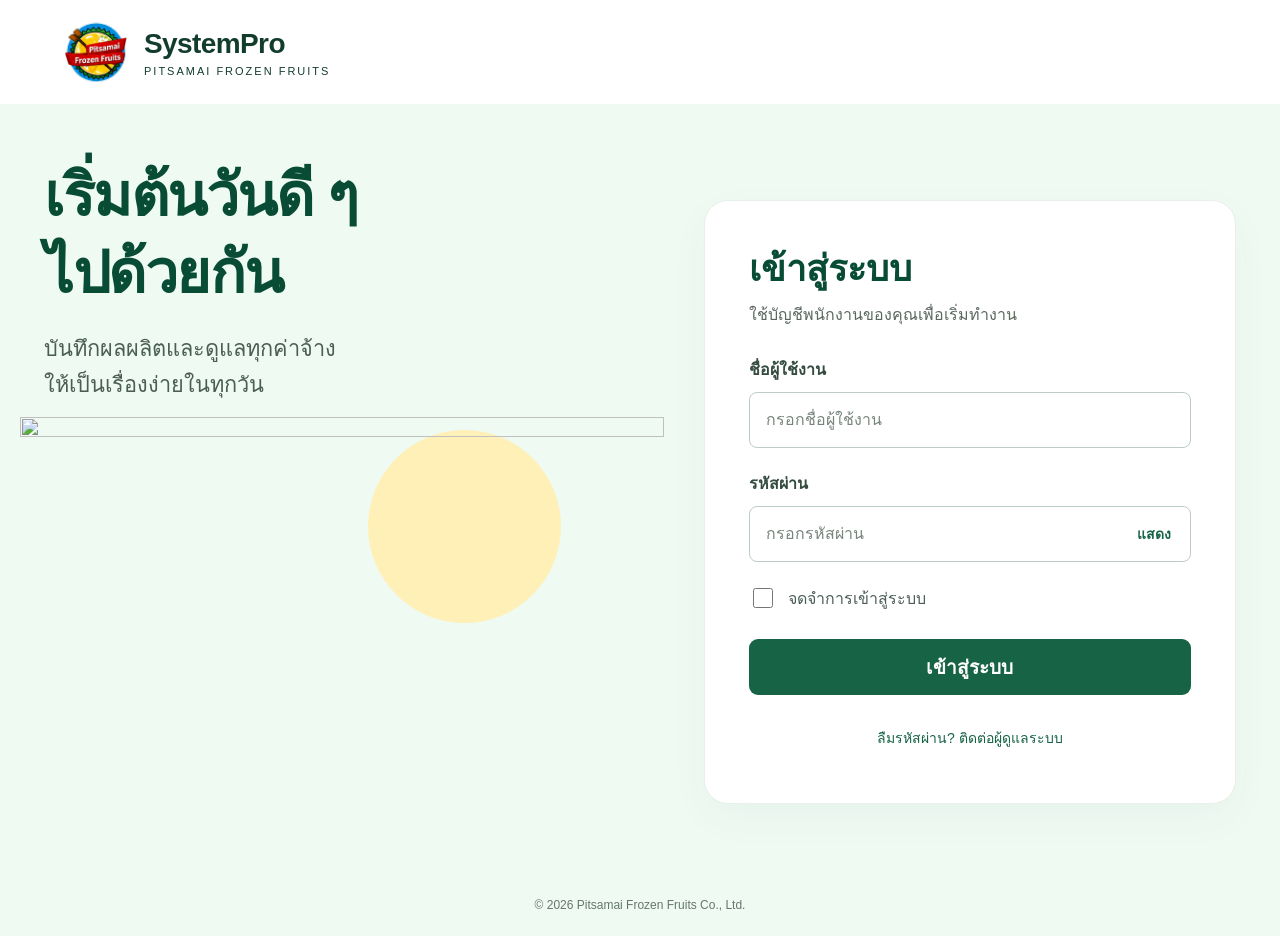
==== commit 8ff1a162: "Add files via upload" ====
--- a/index.html
+++ b/index.html
@@ -1,19 +1,36 @@
-<!doctype html>
-<html lang="th">
-  <head>
-    <meta charset="UTF-8" />
-    <meta name="viewport" content="width=device-width, initial-scale=1.0" />
-    <title>Pismai Factory Wage</title>
-    <link rel="icon" type="image/png" href="/assets/pitsamai-logo.png?v=20260716-favicon" />
-    <link rel="apple-touch-icon" href="/assets/pitsamai-logo.png?v=20260716-favicon" />
-    <link rel="stylesheet" href="/styles.css?v=20260822-issue-notifications" />
-    <link rel="stylesheet" href="/accounting-control.css?v=20260822-pf-percent-bases" />
-    <link rel="stylesheet" href="/secret-room.css?v=20260822-chat-attachments" />
-  </head>
-  <body>
-    <div id="app"></div>
-    <script src="/accounting-control.js?v=20260822-pf-percent-date-fix"></script>
-    <script src="/secret-room.js?v=20260822-chat-attachments"></script>
-    <script src="/app.js?v=20260822-issue-notifications-pf-percent-bases"></script>
-  </body>
-</html>
+<!doctype html>
+<html lang="th">
+  <head>
+    <meta charset="UTF-8" />
+    <meta name="viewport" content="width=device-width, initial-scale=1.0" />
+    <title>Pismai Factory Wage</title>
+    <link rel="icon" type="image/png" href="/assets/pitsamai-logo.png?v=20260716-favicon" />
+    <link rel="apple-touch-icon" href="/assets/pitsamai-logo.png?v=20260716-favicon" />
+    <link rel="stylesheet" href="/styles.css?v=20260904-fruit-ratio-fix" />
+    <link rel="stylesheet" href="/accounting-control.css?v=20261019-kg-orders" />
+    <link rel="stylesheet" href="/secret-room.css?v=20260822-chat-attachments" />
+    <link rel="stylesheet" href="/login-fresh.css?v=20261007-fresh-login" />
+    <link rel="stylesheet" href="/stock.css?v=20261016-stock-categories" />
+    <link rel="stylesheet" href="/stock-ledger.css?v=20261016-stock-categories" />
+    <link rel="stylesheet" href="/fruit-stock.css?v=20261022-unified" />
+  </head>
+  <body>
+    <div id="app"></div>
+    <script src="/pf-stock-summary.js?v=20261031-stock-privacy"></script>
+    <link rel="stylesheet" href="/pf-document-editor.css?v=20261025-editor" />
+    <script src="/pf-document-editor.js?v=20261103-sales"></script>
+    <link rel="stylesheet" href="/pf-cold-sales.css?v=20261103">
+    <script src="/pf-cold-sales.js?v=20261103"></script>
+    <script src="/pf-billing-prototype.js?v=20261025-editor"></script>
+    <script src="/accounting-control.js?v=20261103-sales"></script>
+    <script src="/secret-room.js?v=20261019-menu-matrix"></script>
+    <link rel="stylesheet" href="/scanner-import.css?v=20260930-hip-lan" />
+    <script src="/scanner-import.js?v=20261009-conflict-names"></script>
+    <script src="/hip-roster.js?v=20261001-picker"></script>
+    <link rel="stylesheet" href="/hip-roster.css?v=20261001-picker" />
+    <link rel="stylesheet" href="/production-pull.css?v=20261102-lan-discovery" />
+    <script src="/production-pull.js?v=20261102-lan-discovery"></script>
+    <script src="/stock-ledger.js?v=20261031-stock-privacy"></script>
+    <script src="/app.js?v=20261102-lan-pull"></script>
+  </body>
+</html>
--- a/styles.css
+++ b/styles.css
@@ -147,6 +147,81 @@
   overflow: hidden;
 }
 
+.production-fruit-creator {
+  display: grid;
+  grid-template-columns: minmax(220px, .7fr) minmax(0, 2fr);
+  gap: 20px;
+  margin: 0 0 18px;
+  padding: 20px;
+  border: 1px solid #b7e4cc;
+  border-radius: 18px;
+  background: linear-gradient(135deg, #f0fdf4 0%, #ffffff 68%);
+  box-shadow: 0 14px 34px rgba(15, 122, 61, .09);
+}
+
+.production-fruit-menu-actions {
+  flex-wrap: nowrap;
+  align-items: center;
+  overflow-x: auto;
+  padding-bottom: 2px;
+}
+
+.production-fruit-menu-actions .btn {
+  flex: 0 0 auto;
+  white-space: nowrap;
+}
+
+.production-fruit-creator h3,
+.production-fruit-creator p {
+  margin: 0;
+}
+
+.production-fruit-creator p {
+  margin-top: 5px;
+  color: #667085;
+}
+
+.production-fruit-creator form {
+  display: grid;
+  grid-template-columns: repeat(3, minmax(0, 1fr));
+  gap: 12px;
+}
+
+.production-fruit-category-editor {
+  display: grid;
+  gap: 9px;
+  grid-column: span 2;
+}
+
+.production-fruit-category-editor > span {
+  font-weight: 700;
+}
+
+.production-fruit-category-editor small {
+  color: #667085;
+}
+
+.production-fruit-category-row {
+  display: grid;
+  grid-template-columns: minmax(180px, 1fr) auto;
+  gap: 8px;
+  margin-bottom: 8px;
+}
+
+.production-fruit-category-row input {
+  min-width: 0;
+}
+
+.production-fruit-creator-actions {
+  display: flex;
+  align-items: flex-end;
+  gap: 8px;
+}
+
+.production-fruit-creator [hidden] {
+  display: none;
+}
+
 .production-queue-toolbar {
   display: flex;
   align-items: flex-end;
@@ -164,7 +239,7 @@
 .production-queue-columns,
 .production-queue-row {
   display: grid;
-  grid-template-columns: minmax(74px, .65fr) minmax(170px, 1.6fr) minmax(105px, .85fr) minmax(105px, .85fr) minmax(100px, .8fr) minmax(190px, 1.55fr) minmax(112px, 1fr);
+  grid-template-columns: minmax(74px, .65fr) minmax(170px, 1.45fr) minmax(105px, .85fr) minmax(180px, 1.2fr) minmax(125px, 1fr) minmax(190px, 1.55fr) minmax(112px, 1fr);
   gap: 10px;
   align-items: center;
 }
@@ -221,6 +296,13 @@
   white-space: nowrap;
 }
 
+.production-queue-cell.queue-date small,
+.production-queue-cell.queue-actor small {
+  overflow: visible;
+  line-height: 1.35;
+  white-space: normal;
+}
+
 .production-queue-cell strong {
   color: #101828;
 }
@@ -228,6 +310,35 @@
 .production-queue-cell small {
   color: #667085;
   font-size: 12px;
+}
+
+.production-queue-weight-details {
+  display: flex;
+  flex-wrap: wrap;
+  gap: 4px;
+}
+
+.production-queue-weight-chip,
+.production-queue-weight-total {
+  display: inline-flex;
+  align-items: center;
+  gap: 3px;
+  width: fit-content;
+  padding: 2px 7px;
+  border-radius: 999px;
+  color: #175cd3;
+  background: #eff8ff;
+  font-size: 12px;
+  white-space: nowrap;
+}
+
+.production-queue-weight-chip b {
+  color: #1849a9;
+}
+
+.production-queue-weight-total {
+  color: #344054;
+  background: #f2f4f7;
 }
 
 .production-queue-status {
@@ -310,6 +421,12 @@
   min-width: 0;
 }
 
+.production-queue-row-actions .production-queue-confirm-save {
+  color: #ffffff;
+  background: #087443;
+  border-color: #087443;
+}
+
 .production-queue-locked {
   color: #98a2b3;
   font-size: 12px;
@@ -370,6 +487,8 @@
 }
 
 @media (max-width: 900px) {
+  .settings-pile-editor form { grid-template-columns: repeat(2, minmax(0, 1fr)); }
+  .settings-pile-editor form .btn { width: 100%; }
   .production-queue-header,
   .production-queue-toolbar {
     align-items: flex-start;
@@ -2498,6 +2617,7 @@
 .production-pile-tone-3 { --production-pile-color: #111111; }
 .production-pile-tone-4 { --production-pile-color: #7e22ce; }
 .production-pile-tone-5 { --production-pile-color: #15803d; }
+.production-pile-tone-6 { --production-pile-color: #92400e; }
 
 .production-pile-select,
 .production-pile-weight,
@@ -2512,6 +2632,7 @@
 .production-pile-select option[value="3"] { color: #111111; }
 .production-pile-select option[value="4"] { color: #7e22ce; }
 .production-pile-select option[value="5"] { color: #15803d; }
+.production-pile-select option[value="6"] { color: #92400e; }
 
 .batch-side[class*="production-pile-tone-"] {
   border-left: 4px solid var(--production-pile-color);
@@ -3461,6 +3582,100 @@
   line-height: 1.55;
 }
 
+/* Production workspace — aligned with the refreshed tropical dashboard */
+.production-workspace-header,
+.production-fruit-menu-panel {
+  position: relative;
+  overflow: hidden;
+  border: 1px solid rgba(29, 112, 82, .2);
+  border-radius: 22px;
+  background: radial-gradient(circle at 14% 10%, rgba(255,255,255,.92), transparent 32%), linear-gradient(118deg, #eff9f4 0%, #fff9e9 62%, #f1f8e9 100%);
+  box-shadow: 0 18px 45px rgba(18, 74, 54, .1);
+}
+.production-workspace-header::after,
+.production-fruit-menu-panel::after {
+  position: absolute; right: -70px; bottom: -110px; width: 230px; height: 230px;
+  border-radius: 50%; background: rgba(226, 170, 51, .12); content: ""; pointer-events: none;
+}
+.production-workspace-header .panel-head {
+  display: grid; grid-template-columns: minmax(260px, 1fr) 190px auto; align-items: center; gap: 22px;
+}
+.production-workspace-header .panel-head,
+.production-workspace-header .module-tabs,
+.production-fruit-menu-panel > * { position: relative; z-index: 1; }
+.production-eyebrow {
+  display: block; margin-bottom: 6px; color: #11805f; font-size: 11px; font-weight: 900; letter-spacing: .12em;
+}
+.production-workspace-header h2,
+.production-fruit-menu-panel h2 { color: #123d31; font-size: 26px; }
+.production-hero-fruit,
+.production-fruit-card-art {
+  background-image: url("assets/dashboard-fruits-v2.png"); background-repeat: no-repeat; background-size: 500% auto;
+}
+.production-hero-fruit {
+  width: 190px; height: 104px; justify-self: center; filter: drop-shadow(0 13px 13px rgba(24, 67, 43, .18));
+}
+.production-hero-fruit-mangosteen { background-position: 0% center; }
+.production-hero-fruit-durian { background-position: 25% center; }
+.production-hero-fruit-mango { background-position: 50% center; }
+.production-hero-fruit-pomelo { background-position: 75% center; }
+.production-hero-fruit-coconut { background-position: 100% center; }
+.production-workspace-header .module-tabs {
+  width: fit-content; border: 1px solid rgba(15,118,110,.14); border-radius: 14px; padding: 5px; background: rgba(255,255,255,.68);
+}
+.production-workspace-header .module-tab { border: 0; border-radius: 10px; background: transparent; }
+.production-workspace-header .module-tab.active {
+  color: #fff; background: linear-gradient(135deg, #0f766e, #16835f); box-shadow: 0 7px 16px rgba(15,118,110,.22);
+}
+.production-entry-panel {
+  border: 1px solid #d8e5df; border-left: 0; border-radius: 18px;
+  background: linear-gradient(145deg, #fff 0%, #f8fcfa 100%); box-shadow: 0 12px 34px rgba(18,66,51,.07);
+}
+.production-entry-panel::before {
+  display: block; height: 5px; margin: -20px -20px 20px; border-radius: 18px 18px 0 0;
+  background: linear-gradient(90deg, var(--primary), #46a36e, #dfae3f); content: "";
+}
+.production-entry-panel .panel-head h2 { color: #123d31; font-size: 22px; }
+.production-entry-panel .field > span { color: #38564c; }
+.production-entry-panel input,
+.production-entry-panel select,
+.production-entry-panel .employee-result { border-radius: 11px; background-color: #fff; }
+.production-entry-panel input:focus,
+.production-entry-panel select:focus { border-color: #16835f; box-shadow: 0 0 0 4px rgba(22,131,95,.11); }
+.production-entry-panel .form-submit,
+.production-entry-panel #saveBatchEntry {
+  min-height: 46px; border-radius: 11px; box-shadow: 0 9px 18px rgba(15,118,110,.18);
+}
+.production-latest-table {
+  overflow: hidden; border: 1px solid #dbe6e1; border-radius: 18px; box-shadow: 0 10px 28px rgba(18,66,51,.06);
+}
+.production-latest-table thead th { color: #36574c; background: #eef7f3; }
+.production-latest-table tbody tr:hover td { background: #f8fcfa; }
+.production-fruit-grid { grid-template-columns: repeat(5, minmax(0, 1fr)); }
+.production-fruit-card {
+  min-height: 225px; overflow: hidden; border-radius: 17px; background: linear-gradient(145deg, #fff, #f5faf7);
+  box-shadow: 0 10px 26px rgba(18,66,51,.07); transition: transform .18s ease, box-shadow .18s ease, border-color .18s ease;
+}
+.production-fruit-card:hover { transform: translateY(-4px); box-shadow: 0 17px 34px rgba(18,66,51,.13); }
+.production-fruit-card-art {
+  display: block; width: 100%; height: 86px; margin-bottom: 2px; filter: drop-shadow(0 9px 9px rgba(24,67,43,.14));
+}
+@media (max-width: 1180px) {
+  .production-workspace-header .panel-head { grid-template-columns: 1fr 150px; }
+  .production-workspace-header .panel-actions { grid-column: 1 / -1; justify-content: flex-start; }
+  .production-fruit-grid { grid-template-columns: repeat(3, minmax(0, 1fr)); }
+}
+@media (max-width: 760px) {
+  .production-workspace-header .panel-head { display: flex; align-items: stretch; flex-direction: column; }
+  .production-hero-fruit { width: 100%; height: 92px; }
+  .production-workspace-header .panel-actions { justify-content: stretch; }
+  .production-workspace-header .panel-actions .btn { flex: 1; }
+  .production-workspace-header .module-tabs { display: grid; width: 100%; grid-template-columns: repeat(3, 1fr); }
+  .production-fruit-grid { grid-template-columns: repeat(2, minmax(0, 1fr)); }
+  .production-entry-panel::before { margin: -18px -18px 18px; }
+}
+@media (max-width: 480px) { .production-fruit-grid { grid-template-columns: 1fr; } }
+
 .session-form {
   display: grid;
   grid-template-columns: 1fr 1fr 1.2fr 1.5fr auto;
@@ -4963,11 +5178,87 @@
 .settings-pile-page {
   display: grid;
   gap: 20px;
+  --pile-ink: #102a25;
 }
 
 .settings-pile-header {
-  border-top: 4px solid #0f766e;
-}
+  overflow: hidden;
+  border: 1px solid rgba(15, 118, 110, 0.2);
+  background:
+    radial-gradient(circle at 88% 10%, rgba(45, 212, 191, 0.2), transparent 30%),
+    linear-gradient(135deg, #f2fffb 0%, #ffffff 58%, #fffaf0 100%);
+  box-shadow: 0 18px 45px rgba(15, 78, 70, 0.09);
+}
+
+.settings-pile-command-deck {
+  display: flex;
+  align-items: center;
+  justify-content: space-between;
+  gap: 24px;
+  overflow: hidden;
+  position: relative;
+  border: 1px solid rgba(255,255,255,.14);
+  border-radius: 22px;
+  padding: 24px 28px;
+  color: #fff;
+  background:
+    radial-gradient(circle at 78% -10%, rgba(45,212,191,.45), transparent 34%),
+    linear-gradient(120deg, #092d29, #0f5c50 58%, #173f3a);
+  box-shadow: 0 22px 50px rgba(8, 47, 43, .22);
+}
+
+.settings-pile-command-deck::after {
+  content: "";
+  position: absolute;
+  width: 180px;
+  height: 180px;
+  right: 22%;
+  border: 1px solid rgba(255,255,255,.12);
+  border-radius: 50%;
+  transform: translateY(-38%);
+}
+
+.settings-pile-command-copy { position: relative; z-index: 1; }
+.settings-pile-command-copy > span { color: #71ead5; font-size: 10px; font-weight: 900; letter-spacing: .18em; }
+.settings-pile-command-copy h3 { margin: 4px 0 5px; color: #fff; font-size: 23px; }
+.settings-pile-command-copy p { margin: 0; color: #c5ded9; font-size: 12px; }
+
+.settings-pile-create-button {
+  position: relative;
+  z-index: 1;
+  border: 1px solid rgba(255,255,255,.28);
+  border-radius: 14px;
+  padding: 13px 18px;
+  color: #123c35;
+  background: #fff;
+  box-shadow: 0 9px 24px rgba(0,0,0,.18);
+  font-weight: 900;
+  cursor: pointer;
+  transition: transform .18s ease, box-shadow .18s ease;
+}
+.settings-pile-create-button:hover { transform: translateY(-2px); box-shadow: 0 13px 28px rgba(0,0,0,.24); }
+
+.settings-pile-editor {
+  border: 1px solid color-mix(in srgb, var(--editor-accent) 35%, #d9e5e2);
+  border-left: 6px solid var(--editor-accent);
+  border-radius: 18px;
+  padding: 22px;
+  background: linear-gradient(110deg, color-mix(in srgb, var(--editor-accent) 7%, #fff), #fff 46%);
+  box-shadow: 0 14px 34px rgba(20, 45, 40, .08);
+}
+.settings-pile-editor-head { display:flex; align-items:flex-start; justify-content:space-between; gap:16px; margin-bottom:18px; }
+.settings-pile-editor-head span { color:var(--editor-accent); font-size:10px; font-weight:900; letter-spacing:.14em; }
+.settings-pile-editor-head h3 { margin:3px 0 0; color:#173b34; }
+.settings-pile-editor-head button { border:0; color:#60706c; background:transparent; font-size:28px; cursor:pointer; }
+.settings-pile-editor form { display:grid; grid-template-columns: 140px minmax(220px,1fr) 190px minmax(190px,auto) auto; gap:14px; align-items:end; }
+.settings-pile-editor label > span { display:block; margin-bottom:7px; color:#53645f; font-size:11px; font-weight:800; }
+.settings-pile-editor input[type="number"], .settings-pile-editor input[type="text"], .settings-pile-editor input:not([type]) { width:100%; }
+.settings-pile-color-field { display:grid; grid-template-columns:54px 1fr; align-items:center; column-gap:9px; }
+.settings-pile-color-field > span { grid-column:1/-1; }
+.settings-pile-color-field input { width:54px; height:43px; border:0; padding:2px; background:transparent; cursor:pointer; }
+.settings-pile-color-field b { color:#344b46; font-size:12px; text-transform:uppercase; }
+.settings-pile-visibility-field { display:flex; align-items:center; gap:9px; min-height:43px; border:1px solid #d8e2df; border-radius:10px; padding:0 12px; background:#fff; }
+.settings-pile-visibility-field > span { margin:0 !important; }
 
 .settings-pile-title-row {
   display: flex;
@@ -5106,13 +5397,18 @@
   display: flex;
   min-height: 278px;
   flex-direction: column;
-  border: 1px solid #ccd9d6;
-  border-top: 4px solid #0f766e;
-  border-radius: 8px;
-  padding: 18px;
-  background: #ffffff;
-  box-shadow: 0 7px 18px rgba(16, 42, 37, 0.05);
-}
+  overflow: hidden;
+  position: relative;
+  border: 1px solid color-mix(in srgb, var(--fruit-pile-accent) 25%, #dce5e2);
+  border-top: 5px solid var(--fruit-pile-accent);
+  border-radius: 18px;
+  padding: 20px;
+  background: linear-gradient(150deg, color-mix(in srgb, var(--fruit-pile-accent) 6%, #fff), #fff 45%);
+  box-shadow: 0 12px 30px rgba(16, 42, 37, 0.08);
+  transition: transform .2s ease, box-shadow .2s ease;
+}
+.settings-pile-card:hover { transform: translateY(-4px); box-shadow: 0 20px 38px rgba(16,42,37,.13); }
+.settings-pile-card-glow { position:absolute; width:110px; height:110px; right:-45px; top:-52px; border-radius:50%; background:var(--fruit-pile-accent); opacity:.12; filter:blur(2px); }
 
 .settings-pile-card:nth-child(2n) {
   border-top-color: #2563a7;
@@ -5123,10 +5419,9 @@
 }
 
 .settings-pile-card.is-empty {
-  border-top-color: #a8b4bf;
-  background: #f8fafb;
-  box-shadow: none;
-}
+  background: linear-gradient(150deg, color-mix(in srgb, var(--fruit-pile-accent) 4%, #fff), #fbfcfc);
+}
+.settings-pile-card.is-hidden { opacity:.72; filter:saturate(.55); }
 
 .settings-pile-card-head {
   display: flex;
@@ -5155,6 +5450,14 @@
   background: #f5f8f7;
   font-size: 11px;
 }
+
+.settings-pile-card-status { display:flex; align-items:center; gap:7px; border:1px solid #dbe4e1; border-radius:999px; padding:5px 9px; color:#53645f; background:rgba(255,255,255,.82); font-size:10px; font-weight:800; }
+.settings-pile-card-status i { width:8px; height:8px; border-radius:50%; box-shadow:0 0 0 4px color-mix(in srgb, var(--fruit-pile-accent) 14%, transparent); }
+.settings-pile-card-actions { display:grid; grid-template-columns:repeat(3,1fr); gap:7px; margin:16px -20px -20px; border-top:1px solid #e4ebe9; padding:11px; background:rgba(247,250,249,.82); }
+.settings-pile-card-actions button { border:1px solid #d7e1de; border-radius:9px; padding:8px 5px; color:#36524b; background:#fff; font-size:10px; font-weight:800; cursor:pointer; }
+.settings-pile-card-actions button:hover { border-color:var(--fruit-pile-accent); color:var(--fruit-pile-accent); }
+.settings-pile-card-actions button.danger:hover { border-color:#dc2626; color:#b91c1c; background:#fff5f5; }
+.settings-pile-history-note { margin:16px -20px -20px; border-top:1px dashed #cfd8d5; padding:12px 20px; color:#79610d; background:#fffbeb; font-size:10px; line-height:1.5; }
 
 .settings-pile-total {
   margin: 18px 0 15px;
@@ -6407,6 +6710,9 @@
 }
 
 @media (max-width: 560px) {
+  .settings-pile-command-deck { align-items:stretch; flex-direction:column; padding:22px; }
+  .settings-pile-create-button { width:100%; }
+  .settings-pile-editor form { grid-template-columns:1fr; }
   .summary-choice-button {
     min-height: 68px;
     padding: 14px 16px;
@@ -7234,6 +7540,217 @@
   .deduction-approval-footer .deduction-submit-button {
     width: 100%;
   }
+}
+
+/* Compact settings control center */
+.settings-control-page { display: grid; gap: 16px; }
+.settings-control-hero {
+  padding: 22px 24px;
+  border-color: #d3e2dc;
+  background: linear-gradient(125deg, #ffffff 0%, #f3faf7 62%, #f2f7fd 100%);
+  box-shadow: 0 10px 28px rgba(18, 70, 52, .06);
+}
+.settings-control-head { display: flex; align-items: center; justify-content: space-between; gap: 20px; }
+.settings-control-eyebrow { color: #16825d; font-size: 10px; font-weight: 900; letter-spacing: .12em; }
+.settings-control-head h2 { margin: 4px 0 2px; color: #123f32; font-size: 25px; }
+.settings-control-head p { margin: 0; color: #64748b; font-size: 13px; }
+.settings-control-role {
+  display: inline-flex;
+  min-height: 30px;
+  align-items: center;
+  border: 1px solid #b9dfcf;
+  border-radius: 999px;
+  padding: 0 12px;
+  color: #116548;
+  background: #edf9f3;
+  font-size: 12px;
+  font-weight: 800;
+}
+.settings-control-stats {
+  display: grid;
+  grid-template-columns: repeat(4, minmax(0, 1fr));
+  margin-top: 18px;
+  border: 1px solid #dce8e3;
+  border-radius: 12px;
+  overflow: hidden;
+  background: rgba(255,255,255,.78);
+}
+.settings-control-stats > div { min-width: 0; padding: 13px 16px; border-left: 1px solid #e1eae6; }
+.settings-control-stats > div:first-child { border-left: 0; }
+.settings-control-stats span { display: block; color: #708078; font-size: 11px; font-weight: 700; }
+.settings-control-stats strong { display: inline-block; margin: 3px 5px 0 0; color: #173e32; font-size: 21px; line-height: 1; }
+.settings-control-stats small { color: #789087; font-size: 10px; }
+.settings-control-menu { padding: 20px 22px 22px; border-color: #dbe5e1; box-shadow: 0 10px 28px rgba(18, 70, 52, .05); }
+.settings-control-menu-head { display: flex; align-items: center; justify-content: space-between; gap: 16px; margin-bottom: 14px; }
+.settings-control-menu-head h3 { margin: 0; color: #173e32; font-size: 17px; }
+.settings-control-menu-head p { margin: 3px 0 0; color: #7a8983; font-size: 12px; }
+.settings-control-menu-head > span { color: #71817a; font-size: 11px; font-weight: 800; }
+.settings-control-grid { display: grid; grid-template-columns: repeat(3, minmax(0, 1fr)); gap: 10px; }
+.settings-control-tile {
+  display: grid;
+  grid-template-columns: 38px minmax(0, 1fr) 22px;
+  min-height: 78px;
+  align-items: center;
+  gap: 12px;
+  border: 1px solid #e0e8e4;
+  border-radius: 12px;
+  padding: 13px 14px;
+  color: #263c35;
+  background: #fff;
+  text-align: left;
+  cursor: pointer;
+  transition: border-color .16s ease, box-shadow .16s ease, transform .16s ease;
+}
+.settings-control-tile:hover { border-color: #a8cfc0; box-shadow: 0 8px 18px rgba(24, 79, 60, .08); transform: translateY(-1px); }
+.settings-control-icon { display: grid; width: 38px; height: 38px; place-items: center; border-radius: 10px; font-size: 11px; font-weight: 900; }
+.settings-control-copy { min-width: 0; }
+.settings-control-copy strong, .settings-control-copy small { display: block; }
+.settings-control-copy strong { color: #183c31; font-size: 14px; }
+.settings-control-copy small { overflow: hidden; margin-top: 3px; color: #75847e; font-size: 11px; line-height: 1.4; text-overflow: ellipsis; white-space: nowrap; }
+.settings-control-arrow { color: #9badA6; font-size: 17px; transition: transform .16s ease; }
+.settings-control-tile:hover .settings-control-arrow { transform: translateX(3px); }
+.settings-control-green .settings-control-icon { color: #126244; background: #e7f7ef; }
+.settings-control-orange .settings-control-icon { color: #9a4e10; background: #fff2df; }
+.settings-control-blue .settings-control-icon { color: #245ca5; background: #eaf2ff; }
+.settings-control-purple .settings-control-icon { color: #6845a8; background: #f1ebff; }
+.settings-control-slate .settings-control-icon { color: #475569; background: #eef2f6; }
+.settings-control-cyan .settings-control-icon { color: #0e7180; background: #e5f7fa; }
+
+.pf-desktop-page { display: grid; gap: 16px; }
+.pf-desktop-hero { display: flex; align-items: center; justify-content: space-between; gap: 20px; padding: 24px 26px; border: 1px solid #cfe5dc; border-radius: 18px; background: radial-gradient(circle at 88% 15%, rgba(46, 170, 132, .16), transparent 28%), linear-gradient(135deg, #fbfffd, #eef9f5); box-shadow: 0 12px 30px rgba(16, 83, 61, .07); }
+.pf-desktop-hero h2 { margin: 5px 0 3px; color: #103f31; font-size: 25px; }
+.pf-desktop-hero p { max-width: 700px; margin: 0; color: #607a70; font-size: 13px; line-height: 1.6; }
+.pf-desktop-status { padding: 8px 13px; border: 1px solid #b8e5d4; border-radius: 999px; color: #087653; background: #e9faf3; font-size: 11px; font-weight: 900; white-space: nowrap; }
+.pf-desktop-split { display: grid; grid-template-columns: minmax(0, 1fr) minmax(0, 1fr); gap: 16px; }
+.pf-desktop-zone { min-width: 0; padding: 22px; border-radius: 18px; }
+.pf-desktop-receive { border-top: 4px solid #148765; }
+.pf-desktop-send { border-top: 4px solid #356fa9; }
+.pf-desktop-zone-head { display: flex; align-items: center; gap: 12px; margin-bottom: 20px; }
+.pf-desktop-zone-head h3 { margin: 0; color: #173f34; font-size: 18px; }
+.pf-desktop-zone-head p { margin: 3px 0 0; color: #71847d; font-size: 12px; }
+.pf-zone-icon { display: grid; flex: 0 0 42px; height: 42px; place-items: center; border-radius: 12px; color: #087453; background: #e5f7ef; font-size: 11px; font-weight: 900; letter-spacing: .06em; }
+.pf-desktop-send .pf-zone-icon { color: #235f9a; background: #e9f2fc; }
+.pf-upload-box { display: grid; margin-top: 14px; padding: 25px 18px; border: 1px dashed #8ec9b3; border-radius: 14px; color: #17664f; background: #f4fcf8; text-align: center; cursor: pointer; }
+.pf-upload-box:hover { border-color: #168463; background: #edf9f4; }
+.pf-upload-box small { margin-top: 5px; color: #71867d; font-size: 11px; }
+.pf-upload-box input { margin: 14px auto 0; max-width: 100%; color: #52675f; font-size: 11px; }
+.pf-import-summary { display: grid; grid-template-columns: repeat(3, minmax(0, 1fr)); gap: 8px; margin-top: 14px; }
+.pf-import-summary div, .pf-master-list > div { padding: 13px; border: 1px solid #dce9e4; border-radius: 12px; background: #fbfefd; }
+.pf-import-summary span, .pf-master-list span { display: block; color: #74867f; font-size: 10px; font-weight: 800; }
+.pf-import-summary strong { display: block; overflow: hidden; margin-top: 5px; color: #153f33; font-size: 17px; text-overflow: ellipsis; white-space: nowrap; }
+.pf-import-errors { margin-top: 12px; padding: 12px; border-radius: 12px; color: #934134; background: #fff5f2; font-size: 11px; }
+.pf-import-errors ul { max-height: 170px; overflow: auto; margin: 10px 0 0; padding-left: 20px; }
+.pf-desktop-main-action { width: 100%; margin-top: 14px; }
+.pf-master-list { display: grid; gap: 9px; }
+.pf-master-list > div { display: grid; grid-template-columns: 1fr auto; align-items: center; gap: 3px 12px; }
+.pf-master-list strong { color: #17493a; font-size: 20px; }
+.pf-master-list small { grid-column: 1 / -1; overflow: hidden; color: #73847e; font-size: 10px; line-height: 1.45; text-overflow: ellipsis; white-space: nowrap; }
+.pf-desktop-actions { display: grid; grid-template-columns: 1fr 1fr; gap: 8px; margin-top: 14px; }
+.pf-zone-note { display: grid; gap: 3px; margin-top: 14px; padding: 12px 14px; border-radius: 12px; color: #41665a; background: #f0f7f4; font-size: 11px; }
+.pf-zone-note strong { color: #185844; }
+
+@media (max-width: 900px) {
+  .settings-control-grid { grid-template-columns: repeat(2, minmax(0, 1fr)); }
+  .pf-desktop-split { grid-template-columns: 1fr; }
+}
+@media (max-width: 620px) {
+  .settings-control-hero, .settings-control-menu { padding: 18px; }
+  .settings-control-stats { grid-template-columns: repeat(2, minmax(0, 1fr)); }
+  .settings-control-stats > div:nth-child(odd) { border-left: 0; }
+  .settings-control-stats > div:nth-child(n + 3) { border-top: 1px solid #e1eae6; }
+  .settings-control-grid { grid-template-columns: 1fr; }
+  .pf-desktop-hero { align-items: flex-start; padding: 19px; }
+  .pf-desktop-status { display: none; }
+  .pf-import-summary, .pf-desktop-actions { grid-template-columns: 1fr; }
+}
+
+/* Employee management hub */
+.employee-hub-page { display: grid; gap: 16px; }
+.employee-hub-hero { padding: 22px 24px; border-color: #d5e3dd; background: linear-gradient(125deg, #fff 0%, #f3faf7 65%, #f2f7fd 100%); box-shadow: 0 10px 28px rgba(18, 70, 52, .06); }
+.employee-hub-head { display: flex; align-items: center; justify-content: space-between; gap: 20px; }
+.employee-hub-eyebrow { color: #16825d; font-size: 10px; font-weight: 900; letter-spacing: .12em; }
+.employee-hub-head h2 { margin: 4px 0 2px; color: #123f32; font-size: 24px; }
+.employee-hub-head p { margin: 0; color: #64748b; font-size: 13px; }
+.employee-hub-status { border: 1px solid #c8e2d7; border-radius: 999px; padding: 7px 11px; color: #176448; background: #f0faf5; font-size: 11px; font-weight: 800; }
+.employee-hub-summary { display: grid; grid-template-columns: repeat(4, minmax(0, 1fr)); margin-top: 18px; border: 1px solid #dce8e3; border-radius: 12px; overflow: hidden; background: rgba(255,255,255,.82); }
+.employee-hub-summary > div { padding: 13px 16px; border-left: 1px solid #e1eae6; }
+.employee-hub-summary > div:first-child { border-left: 0; }
+.employee-hub-summary span { display: block; color: #708078; font-size: 11px; font-weight: 700; }
+.employee-hub-summary strong { display: inline-block; margin: 4px 5px 0 0; color: #173e32; font-size: 21px; line-height: 1; }
+.employee-hub-summary small { color: #7d8e87; font-size: 10px; }
+.employee-hub-menu { padding: 20px 22px 22px; border-color: #dbe5e1; box-shadow: 0 10px 28px rgba(18, 70, 52, .05); }
+.employee-hub-menu-head { margin-bottom: 14px; }
+.employee-hub-menu-head h3 { margin: 0; color: #173e32; font-size: 17px; }
+.employee-hub-menu-head p { margin: 3px 0 0; color: #7a8983; font-size: 12px; }
+.employee-hub-grid { display: grid; grid-template-columns: repeat(2, minmax(0, 1fr)); gap: 12px; }
+.employee-hub-card { display: grid; grid-template-columns: 44px minmax(0, 1fr) 24px; min-height: 94px; align-items: center; gap: 14px; border: 1px solid #dfe8e4; border-radius: 14px; padding: 16px; color: #263c35; background: #fff; text-align: left; cursor: pointer; transition: border-color .16s ease, box-shadow .16s ease, transform .16s ease; }
+.employee-hub-card:hover { border-color: #a8cfc0; box-shadow: 0 9px 20px rgba(24, 79, 60, .08); transform: translateY(-1px); }
+.employee-hub-card-icon { display: grid; width: 44px; height: 44px; place-items: center; border-radius: 12px; font-size: 12px; font-weight: 900; }
+.employee-hub-weight .employee-hub-card-icon { color: #126244; background: #e7f7ef; }
+.employee-hub-time .employee-hub-card-icon { color: #245ca5; background: #eaf2ff; }
+.employee-hub-card-copy strong, .employee-hub-card-copy small, .employee-hub-card-copy b { display: block; }
+.employee-hub-card-copy strong { color: #173e32; font-size: 15px; }
+.employee-hub-card-copy small { margin-top: 3px; color: #75847e; font-size: 11px; line-height: 1.4; }
+.employee-hub-card-copy b { margin-top: 7px; color: #16825d; font-size: 10px; }
+.employee-hub-arrow { color: #9bada6; font-size: 18px; transition: transform .16s ease; }
+.employee-hub-card:hover .employee-hub-arrow { transform: translateX(3px); }
+
+@media (max-width: 700px) {
+  .employee-hub-hero, .employee-hub-menu { padding: 18px; }
+  .employee-hub-summary { grid-template-columns: repeat(2, minmax(0, 1fr)); }
+  .employee-hub-summary > div:nth-child(odd) { border-left: 0; }
+  .employee-hub-summary > div:nth-child(n + 3) { border-top: 1px solid #e1eae6; }
+  .employee-hub-grid { grid-template-columns: 1fr; }
+}
+
+/* Wage rate settings */
+.wage-rate-page { display: grid; gap: 16px; }
+.wage-rate-hero {
+  padding: 22px 24px;
+  border-color: #d6e3de;
+  background: linear-gradient(125deg, #fff 0%, #f4faf7 62%, #f1f7ff 100%);
+  box-shadow: 0 10px 28px rgba(18, 70, 52, .06);
+}
+.wage-rate-head { display: flex; align-items: center; justify-content: space-between; gap: 20px; }
+.wage-rate-eyebrow { color: #16825d; font-size: 10px; font-weight: 900; letter-spacing: .12em; }
+.wage-rate-head h2 { margin: 4px 0 2px; color: #123f32; font-size: 24px; }
+.wage-rate-head p { margin: 0; color: #64748b; font-size: 13px; }
+.wage-rate-count { border: 1px solid #c8e2d7; border-radius: 999px; padding: 7px 11px; color: #176448; background: #f0faf5; font-size: 11px; font-weight: 800; }
+.wage-rate-latest { display: grid; grid-template-columns: repeat(3, minmax(0, 1fr)); margin-top: 18px; border: 1px solid #dce8e3; border-radius: 12px; overflow: hidden; background: rgba(255,255,255,.82); }
+.wage-rate-latest > div { padding: 13px 16px; border-left: 1px solid #e1eae6; }
+.wage-rate-latest > div:first-child { border-left: 0; }
+.wage-rate-latest span, .wage-rate-latest small { display: block; }
+.wage-rate-latest span { color: #6d7e77; font-size: 11px; font-weight: 700; }
+.wage-rate-latest strong { display: block; margin-top: 4px; color: #173f32; font-size: 20px; }
+.wage-rate-latest small { margin-top: 3px; color: #829089; font-size: 10px; }
+.wage-rate-editor { padding: 20px 22px; border-color: #dce5e1; }
+.wage-rate-editor-head { display: flex; align-items: center; justify-content: space-between; gap: 16px; margin-bottom: 16px; }
+.wage-rate-editor-head span { color: #16825d; font-size: 10px; font-weight: 900; letter-spacing: .1em; }
+.wage-rate-editor-head h3 { margin: 3px 0 0; color: #173e32; font-size: 17px; }
+.wage-rate-editor-head p { margin: 0; color: #71817a; font-size: 11px; font-weight: 700; }
+.wage-rate-editor .rate-form { grid-template-columns: 1.15fr 1fr 1fr auto auto; gap: 12px; }
+.wage-rate-history { overflow: hidden; border-color: #d9e4df; box-shadow: 0 10px 28px rgba(18, 70, 52, .05); }
+.wage-rate-history-head { display: flex; align-items: flex-end; justify-content: space-between; gap: 20px; padding: 17px 20px; border-bottom: 1px solid #e1e8e5; }
+.wage-rate-history-head h3 { margin: 0; color: #173e32; font-size: 17px; }
+.wage-rate-history-head p { margin: 4px 0 0; color: #7a8983; font-size: 11px; }
+.wage-rate-filters { display: flex; align-items: end; gap: 10px; }
+.wage-rate-filters label { display: grid; gap: 4px; color: #6e7f78; font-size: 10px; font-weight: 800; }
+.wage-rate-filters select, .wage-rate-filters input { min-width: 150px; height: 36px; border: 1px solid #ccd9d4; border-radius: 8px; padding: 0 10px; color: #29483e; background: #fff; }
+.wage-rate-table th, .wage-rate-table td { padding: 13px 15px; font-size: 12px; white-space: nowrap; }
+.wage-rate-table thead th { color: #375c50; background: #f7faf9; }
+.wage-rate-table tbody tr:hover { background: #f5faf7; }
+
+@media (max-width: 900px) {
+  .wage-rate-editor .rate-form { grid-template-columns: 1fr 1fr; }
+  .wage-rate-history-head { align-items: stretch; flex-direction: column; }
+}
+@media (max-width: 620px) {
+  .wage-rate-hero, .wage-rate-editor { padding: 18px; }
+  .wage-rate-latest, .wage-rate-editor .rate-form { grid-template-columns: 1fr; }
+  .wage-rate-latest > div { border-top: 1px solid #e1eae6; border-left: 0; }
+  .wage-rate-latest > div:first-child { border-top: 0; }
+  .wage-rate-filters { align-items: stretch; flex-direction: column; }
+  .wage-rate-filters select, .wage-rate-filters input { width: 100%; }
 }
 
 @media (max-width: 920px) {
@@ -7851,19 +8368,46 @@
 }
 
 .home-dashboard {
-  gap: 16px;
+  gap: 20px;
 }
 
 .home-welcome {
-  display: flex;
-  min-height: 138px;
+  position: relative;
+  display: grid;
+  min-height: 190px;
+  grid-template-columns: minmax(310px, 1fr) minmax(320px, .9fr) auto;
   align-items: center;
   justify-content: space-between;
   gap: 24px;
   border: 1px solid #dbe6e1;
-  border-radius: 6px;
-  padding: 22px 26px;
-  background: #f8fbf9;
+  overflow: hidden;
+  border-color: rgba(29, 112, 82, .2);
+  border-radius: 22px;
+  padding: 28px 30px;
+  background:
+    radial-gradient(circle at 18% 18%, rgba(255,255,255,.9), transparent 30%),
+    linear-gradient(118deg, #eff9f4 0%, #fbf7e8 58%, #f1f8e9 100%);
+  box-shadow: 0 18px 45px rgba(18, 74, 54, .11);
+}
+
+.home-welcome::before {
+  position: absolute;
+  width: 250px;
+  height: 250px;
+  right: 23%;
+  bottom: -165px;
+  border-radius: 50%;
+  background: rgba(226, 170, 51, .13);
+  content: "";
+}
+
+.home-welcome > * { position: relative; z-index: 1; }
+
+.home-welcome-fruits {
+  width: 100%;
+  min-height: 126px;
+  background: url("assets/dashboard-fruits-v2.png") center / contain no-repeat;
+  filter: drop-shadow(0 13px 14px rgba(30, 63, 39, .17));
 }
 
 .home-welcome .eyebrow {
@@ -7911,8 +8455,10 @@
   display: grid;
   grid-template-columns: repeat(4, minmax(0, 1fr));
   border: 1px solid #dbe3e0;
-  border-radius: 6px;
+  overflow: hidden;
+  border-radius: 18px;
   background: #ffffff;
+  box-shadow: 0 10px 28px rgba(18, 66, 51, .07);
 }
 
 .home-kpi {
@@ -7922,6 +8468,7 @@
   align-items: center;
   gap: 13px;
   padding: 20px;
+  background: linear-gradient(145deg, #fff, #fbfdfc);
 }
 
 .home-kpi + .home-kpi {
@@ -7948,10 +8495,10 @@
 
 .home-storage-card {
   border: 1px solid #d6e2dd;
-  border-radius: 6px;
-  padding: 18px 20px 16px;
-  background: #ffffff;
-  box-shadow: 0 5px 16px rgba(18, 66, 51, 0.04);
+  border-radius: 18px;
+  padding: 21px 22px 18px;
+  background: linear-gradient(150deg, #ffffff 0%, #f7fbf9 100%);
+  box-shadow: 0 12px 34px rgba(18, 66, 51, 0.08);
 }
 
 .home-storage-head {
@@ -7975,7 +8522,7 @@
   flex: 0 0 auto;
   place-items: center;
   border: 1px solid #a9cbbb;
-  border-radius: 5px;
+  border-radius: 13px;
   color: #0c684d;
   background: #edf7f2;
   font-size: 12px;
@@ -8084,6 +8631,82 @@
   margin-top: 6px;
   color: #87958f;
   font-size: 9px;
+}
+
+.home-storage-subusage {
+  margin-top: 12px;
+  border: 1px solid #e2e9e6;
+  border-radius: 12px;
+  padding: 10px 12px;
+  background: #f8fbfa;
+}
+
+.home-storage-subusage-head {
+  display: flex;
+  align-items: center;
+  justify-content: space-between;
+  gap: 12px;
+  color: #5d7069;
+  font-size: 11px;
+  font-weight: 900;
+}
+
+.home-storage-subusage-head strong {
+  color: #176b52;
+  font-size: 13px;
+}
+
+.home-storage-subtrack {
+  position: relative;
+  height: 9px;
+  margin-top: 8px;
+  overflow: hidden;
+  border-radius: 999px;
+  background: #e4ece8;
+}
+
+.home-storage-subtrack > span {
+  display: block;
+  height: 100%;
+  border-radius: inherit;
+  background: #2b8f6c;
+  transition: width 240ms ease;
+}
+
+.home-storage-subtrack > i {
+  position: absolute;
+  top: 0;
+  width: 2px;
+  height: 100%;
+  background: rgba(170, 124, 22, 0.75);
+}
+
+.home-storage-subusage small {
+  display: block;
+  margin-top: 6px;
+  color: #7b8b85;
+  font-size: 10px;
+}
+
+.home-storage-subusage.is-watch .home-storage-subtrack > span {
+  background: #d29a28;
+}
+
+.home-storage-subusage.is-watch .home-storage-subusage-head strong {
+  color: #a46f13;
+}
+
+.home-storage-subusage.is-critical {
+  border-color: #e6c2bc;
+  background: #fff8f6;
+}
+
+.home-storage-subusage.is-critical .home-storage-subtrack > span {
+  background: #b94a40;
+}
+
+.home-storage-subusage.is-critical .home-storage-subusage-head strong {
+  color: #a43b32;
 }
 
 .home-storage-details {
@@ -8177,8 +8800,9 @@
 
 .home-section {
   border: 1px solid #dbe3e0;
-  border-radius: 6px;
+  border-radius: 18px;
   background: #ffffff;
+  box-shadow: 0 10px 28px rgba(18, 66, 51, .06);
 }
 
 .home-fruit-section {
@@ -8221,7 +8845,7 @@
 
 .home-fruit-grid {
   display: grid;
-  grid-template-columns: repeat(4, minmax(0, 1fr));
+  grid-template-columns: repeat(5, minmax(0, 1fr));
   gap: 12px;
   margin-top: 12px;
 }
@@ -8229,15 +8853,16 @@
 .home-fruit-card {
   position: relative;
   display: grid;
-  min-height: 148px;
-  grid-template-columns: 72px minmax(0, 1fr);
+  min-height: 178px;
+  grid-template-columns: 84px minmax(0, 1fr);
   align-items: center;
   gap: 14px;
   border: 1px solid #dce4e1;
-  border-radius: 6px;
+  overflow: hidden;
+  border-radius: 16px;
   padding: 16px 14px 42px;
   color: #20352f;
-  background: #ffffff;
+  background: linear-gradient(145deg, #ffffff, #f6faf7);
   text-align: left;
 }
 
@@ -8256,22 +8881,41 @@
 
 .home-fruit-visual {
   display: grid;
-  width: 72px;
-  height: 72px;
+  width: 84px;
+  height: 96px;
   place-items: center;
-  border-radius: 6px;
-  background-color: #ffffff;
-  background-image: url("assets/dashboard-fruits.png");
+  border-radius: 14px;
+  background-color: #f4f8f2;
+  background-image: url("assets/dashboard-fruits-v2.png");
   background-repeat: no-repeat;
-  background-size: 200% 200%;
+  background-size: 500% auto;
   font-size: 0;
   box-shadow: inset 0 0 0 1px #edf1ef;
 }
 
-.home-fruit-mangosteen { background-position: 0 0; }
-.home-fruit-durian { background-position: 100% 0; }
-.home-fruit-mango { background-position: 0 100%; }
-.home-fruit-coconut { background-position: 100% 100%; }
+.home-fruit-mangosteen { background-position: 0% center; }
+.home-fruit-durian { background-position: 25% center; }
+.home-fruit-mango { background-position: 50% center; }
+.home-fruit-pomelo { background-position: 75% center; }
+.home-fruit-coconut { background-position: 100% center; }
+
+.home-retention-note {
+  display: flex;
+  align-items: center;
+  gap: 10px;
+  margin-top: 13px;
+  border-top: 1px dashed #cfddd7;
+  padding-top: 12px;
+  color: #64766f;
+  font-size: 11px;
+}
+.home-retention-note strong {
+  border-radius: 999px;
+  padding: 5px 9px;
+  color: #865b08;
+  background: #fff4d5;
+  white-space: nowrap;
+}
 
 .home-fruit-copy strong,
 .home-fruit-copy small,
@@ -8432,9 +9076,10 @@
 
 @media (max-width: 1400px) {
   .home-welcome {
-    align-items: stretch;
-    flex-direction: column;
-  }
+    grid-template-columns: minmax(300px, 1fr) minmax(270px, .8fr);
+  }
+
+  .home-welcome-actions { grid-column: 1 / -1; }
 
   .home-welcome-actions {
     width: 100%;
@@ -8549,11 +9194,14 @@
   }
 
   .home-welcome {
+    display: flex;
     align-items: stretch;
     flex-direction: column;
     padding: 18px;
   }
 
+  .home-welcome-fruits { min-height: 110px; }
+
   .home-welcome-actions {
     width: 100%;
   }
@@ -8591,6 +9239,8 @@
     max-width: 105px;
     text-align: right;
   }
+
+  .home-retention-note { align-items: flex-start; flex-direction: column; }
 }
 
 @media (max-width: 500px) {
@@ -8618,3 +9268,126 @@
     align-items: flex-start;
   }
 }
+
+/* Time employee administration */
+.time-employees-page { display: grid; gap: 16px; }
+.time-employees-hero {
+  overflow: hidden;
+  border-color: #cfe3db;
+  background: linear-gradient(135deg, #fff 0%, #f5fbf8 58%, #eef7ff 100%);
+  box-shadow: 0 12px 30px rgba(18, 70, 52, .07);
+}
+.time-employees-hero .panel-head h2 { color: #123f32; }
+.time-employees-hero .panel-head p { color: #64748b; }
+.time-employee-metrics { grid-template-columns: repeat(4, minmax(0, 1fr)); gap: 10px; }
+.time-employee-metrics .metric-card { min-height: 0; padding: 13px 15px; border-radius: 12px; }
+.time-employee-metrics .metric-card strong {
+  display: inline-block;
+  margin: 4px 8px 0 0;
+  font-size: 24px;
+  line-height: 1;
+}
+.time-employee-metrics .metric-card small { display: inline; margin-top: 0; font-size: 11px; }
+.time-employees-page .toolbar { margin-top: 12px; }
+.time-employees-page .search-form { align-items: end; }
+.time-employees-page .search-box { flex: 1 1 360px; }
+.time-employee-table-card {
+  overflow: hidden;
+  border-color: #d6e3de;
+  box-shadow: 0 12px 30px rgba(18, 70, 52, .07);
+}
+.time-employee-table-head {
+  display: flex;
+  align-items: center;
+  justify-content: space-between;
+  gap: 16px;
+  padding: 15px 18px;
+  border-bottom: 1px solid #dce8e3;
+  background: linear-gradient(90deg, #f1faf6, #f6f9ff);
+}
+.time-employee-table-head h3 { margin: 0; color: #123f32; }
+.time-employee-table-head p { margin: 3px 0 0; color: #64748b; font-size: 12px; }
+.time-employee-table-head .btn:disabled { opacity: .48; cursor: not-allowed; }
+.time-employee-table th, .time-employee-table td { padding: 9px 11px; font-size: 12px; white-space: nowrap; }
+.time-employee-table thead th { color: #31584c; background: #f7faf9; }
+.time-employee-table tbody tr { transition: background-color .16s ease; }
+.time-employee-table tbody tr:hover { background: #f2faf6; }
+.time-employee-table .badge { min-height: 24px; font-size: 11px; }
+.time-employee-table .btn-small { min-height: 30px; padding: 4px 9px; font-size: 11px; }
+.time-employee-table .select-column { width: 38px; text-align: center; }
+.time-employee-table input[type="checkbox"] { width: 16px; height: 16px; accent-color: #16825d; cursor: pointer; }
+
+@media (max-width: 900px) {
+  .time-employee-metrics { grid-template-columns: repeat(2, minmax(0, 1fr)); }
+}
+@media (max-width: 620px) {
+  .time-employee-metrics { grid-template-columns: 1fr; }
+  .time-employee-table-head { align-items: stretch; flex-direction: column; }
+  .time-employee-table-head .btn { width: 100%; }
+}
+
+/* Spacious list + dedicated time-employee work pages */
+.time-employee-overview {
+  display: grid;
+  grid-template-columns: repeat(3, minmax(0, 1fr));
+  gap: 16px;
+  margin-top: 24px;
+}
+.time-employee-overview .metric-card { min-height: 112px; padding: 20px; border-radius: 14px; }
+.time-employee-overview .metric-card strong { margin-top: 12px; font-size: 28px; }
+.time-employee-overview .metric-card small { margin-top: 10px; }
+.time-employee-table-head { padding: 20px 22px; background: #fff; }
+.time-employee-table-head h3 { font-size: 19px; }
+.time-employee-table-head p { margin-top: 6px; font-size: 13px; }
+.time-employee-head-actions { display: flex; flex-wrap: wrap; gap: 10px; }
+.time-employee-table th, .time-employee-table td { padding: 14px 16px; font-size: 13px; }
+.time-employee-table tbody tr + tr td { border-top-color: #edf2f0; }
+.time-employee-table .btn-small { min-height: 34px; padding: 6px 12px; font-size: 12px; }
+.time-employee-subpage { max-width: 1080px; margin: 0 auto; }
+.time-employee-back {
+  justify-self: start;
+  border: 0;
+  padding: 5px 0;
+  color: #27624f;
+  background: transparent;
+  font: inherit;
+  font-weight: 800;
+  cursor: pointer;
+}
+.time-employee-back:hover { color: #0f766e; }
+.time-employee-workspace, .time-employee-editor { padding: 28px; border-color: #d8e5e0; box-shadow: 0 14px 34px rgba(18, 70, 52, .07); }
+.time-employee-workspace-head { display: flex; align-items: flex-end; justify-content: space-between; gap: 24px; margin-bottom: 24px; }
+.time-employee-workspace-head h2, .time-employee-editor-head h2 { margin: 6px 0; color: #123f32; }
+.time-employee-workspace-head p, .time-employee-editor-head p { margin: 0; color: #64748b; }
+.time-employee-step { color: #16825d; font-size: 12px; font-weight: 900; letter-spacing: .06em; text-transform: uppercase; }
+.time-employee-selection-bar {
+  display: flex;
+  align-items: center;
+  justify-content: space-between;
+  gap: 16px;
+  padding: 14px 16px;
+  border: 1px solid #d9e7e1;
+  border-radius: 12px;
+  margin-bottom: 16px;
+  color: #64748b;
+  background: #f7fbf9;
+  font-size: 13px;
+}
+.time-employee-selection-bar label { display: flex; align-items: center; gap: 9px; color: #23483c; font-weight: 800; }
+.time-employee-selection-bar { flex-wrap: wrap; }
+.time-employee-selection-bar select { max-width: 100%; min-width: 0; border: 1px solid #cbded4; border-radius: 8px; padding: 9px; color: #23483c; background: #fff; }
+.time-employee-pick-table { border: 1px solid #e2ebe7; border-radius: 12px; overflow: hidden; }
+.time-employee-editor { max-width: 820px; width: 100%; margin: 0 auto; }
+.time-employee-editor-head { padding-bottom: 24px; border-bottom: 1px solid #e5ece9; margin-bottom: 24px; }
+.time-employee-editor .employee-form { grid-template-columns: 1fr 1fr; gap: 22px; align-items: start; }
+.time-employee-editor .field { display: grid; gap: 9px; }
+.time-employee-editor .field input, .time-employee-editor .field select { min-height: 48px; }
+.time-employee-editor .form-submit { grid-column: 1 / -1; justify-self: end; min-width: 180px; margin-top: 8px; }
+
+@media (max-width: 760px) {
+  .time-employee-overview { grid-template-columns: 1fr; }
+  .time-employee-table-head, .time-employee-workspace-head, .time-employee-selection-bar { align-items: stretch; flex-direction: column; }
+  .time-employee-head-actions, .time-employee-head-actions .btn, .time-employee-workspace-head .btn { width: 100%; }
+  .time-employee-editor .employee-form { grid-template-columns: 1fr; }
+  .time-employee-editor .form-submit { grid-column: auto; width: 100%; }
+}
--- a/accounting-control.css
+++ b/accounting-control.css
@@ -1,40 +1,117 @@
-:root{--acr-bg:#f3f7f5;--acr-panel:#fff;--acr-panel-soft:#eef4f1;--acr-ink:#10201a;--acr-muted:#6c7e76;--acr-line:#d2ded8;--acr-green:#0f7a4d;--acr-green-bright:#39db91;--acr-cash:#e6a52f;--acr-transfer:#24a66a;--acr-danger:#bf5344}
-*{box-sizing:border-box}
-body:has(.acr-shell){margin:0;background:var(--acr-bg)}
-.acr-shell{min-height:100vh;display:grid;grid-template-columns:176px minmax(0,1fr);font-family:"Sarabun","Noto Sans Thai",system-ui,sans-serif;color:var(--acr-ink);background:var(--acr-bg)}
-.acr-rail{position:sticky;top:0;height:100vh;background:#071a15;color:#dff8ed;padding:22px 12px;display:flex;flex-direction:column;gap:16px;z-index:4}
-.acr-logo{width:48px;height:48px;border-radius:13px;background:#123b2f;color:#52e6a3;display:grid;place-items:center;font-size:20px;font-weight:700;margin:0 auto}
-.acr-rail-brand{text-align:center;font-size:14px;font-weight:700;letter-spacing:.04em}.acr-rail-brand small{display:block;color:#7fa399;font-size:10px;font-weight:400;margin-top:4px}
-.acr-rail nav{display:grid;gap:8px;margin-top:10px}.acr-rail button{font:inherit}.acr-rail nav button,.acr-exit{border:0;border-radius:10px;background:transparent;color:#9db6ad;padding:12px 10px;text-align:left;cursor:pointer;display:flex;gap:9px;align-items:center}.acr-rail nav button.active{background:#103a2d;color:#57eba8;box-shadow:inset 3px 0 #3fe29a}.acr-exit{margin-top:auto;color:#bdd0c9}
-.acr-workspace{min-width:0;position:relative;background:radial-gradient(circle at 85% 0,#e4f3eb 0,transparent 30%),var(--acr-bg)}
-.acr-page{padding:26px 28px 40px;max-width:1680px;margin:auto}
-.acr-page-head{display:flex;justify-content:space-between;gap:20px;align-items:flex-start}.acr-page-head p{margin:0 0 6px;color:var(--acr-green);font-size:12px;font-weight:700;letter-spacing:.14em}.acr-page-head h1{margin:0;font-size:25px}.acr-page-head span{color:var(--acr-muted);font-size:13px;display:block;margin-top:5px}
-.acr-period{display:flex;gap:8px}.acr-period label{font-size:11px;color:var(--acr-muted);display:grid;gap:5px}.acr-period input,.acr-group-default select{font:inherit;color:var(--acr-ink);background:#fff;border:1px solid var(--acr-line);border-radius:8px;padding:8px 10px}.acr-period-static{border:1px solid var(--acr-line);background:#fff;border-radius:9px;padding:10px 13px;font-size:13px}
-.acr-sync-line{display:flex;justify-content:space-between;align-items:center;margin:18px 0 12px;padding-top:10px;border-top:1px solid var(--acr-line);color:var(--acr-green);font-size:12px}.acr-sync-line button{border:0;background:transparent;color:var(--acr-green);cursor:pointer}
-.acr-metrics{display:grid;grid-template-columns:repeat(3,minmax(0,1fr));gap:12px;margin-bottom:14px}.acr-metrics article{background:var(--acr-panel);border:1px solid var(--acr-line);border-top:3px solid #60776d;border-radius:11px;padding:15px}.acr-metrics article.cash{border-top-color:var(--acr-cash)}.acr-metrics article.transfer{border-top-color:var(--acr-transfer)}.acr-metrics span,.acr-metrics small{display:block;color:var(--acr-muted);font-size:12px}.acr-metrics strong{display:block;font-size:23px;margin:5px 0;font-variant-numeric:tabular-nums}
-.acr-allocation-grid{display:grid;grid-template-columns:260px minmax(0,1fr);gap:12px}.acr-groups,.acr-list,.acr-export-preview{background:var(--acr-panel);border:1px solid var(--acr-line);border-radius:12px}.acr-groups{padding:14px;height:max-content}.acr-groups h2,.acr-list h2,.acr-export-preview h2,.acr-export-card h2{font-size:16px;margin:0}.acr-groups>button{display:block;width:100%;border:1px solid var(--acr-line);border-radius:9px;background:#fff;color:var(--acr-ink);text-align:left;padding:10px;margin-top:9px;cursor:pointer}.acr-groups>button.active{border-color:var(--acr-green);background:#e9f7f0}.acr-groups>button b,.acr-groups>button span{display:block}.acr-groups>button span{color:var(--acr-muted);font-size:11px;margin-top:3px}
-.acr-groups h3{margin:16px 0 2px;padding-top:13px;border-top:1px solid var(--acr-line);font-size:12px;color:var(--acr-muted)}.acr-kind-tabs{display:grid;grid-template-columns:1fr 1fr;gap:7px;margin-top:10px}.acr-kind-tabs button{border:1px solid var(--acr-line);border-radius:9px;background:#fff;color:var(--acr-ink);padding:10px 6px;cursor:pointer;font:inherit}.acr-kind-tabs button.active{border-color:var(--acr-green);background:#0f7a4d;color:#fff}.acr-kind-tabs b,.acr-kind-tabs span{display:block}.acr-kind-tabs b{font-size:12px}.acr-kind-tabs span{font-size:10px;margin-top:3px;color:var(--acr-muted)}.acr-kind-tabs button.active span{color:#c9f4df}
-.acr-group-default{border-top:1px solid var(--acr-line);margin-top:18px;padding-top:14px}.acr-group-default label{display:grid;gap:6px;color:var(--acr-muted);font-size:12px}.acr-group-default select{width:100%}.acr-group-default button{width:100%;margin-top:8px;border:0;border-radius:8px;background:var(--acr-green);color:#fff;padding:9px;cursor:pointer}
-.acr-list{min-width:0;padding:14px}.acr-list-head{display:flex;justify-content:space-between;gap:12px;align-items:center;margin-bottom:12px}.acr-list-head span{font-size:12px;color:var(--acr-muted)}.acr-list-head>b{font-size:12px;background:var(--acr-panel-soft);padding:6px 9px;border-radius:999px}
-.acr-table-wrap{overflow-x:auto}.acr-list table,.acr-export-preview table{width:100%;border-collapse:collapse;font-size:12px;min-width:780px}.acr-list th,.acr-list td,.acr-export-preview th,.acr-export-preview td{padding:10px 8px;border-bottom:1px solid #e2e9e5;text-align:left;vertical-align:middle}.acr-list th,.acr-export-preview th{color:var(--acr-muted);font-weight:500}.acr-list td small{display:block;color:var(--acr-muted);margin-top:2px}.acr-number{text-align:right!important;font-variant-numeric:tabular-nums}.acr-positive{color:var(--acr-green)}.acr-negative{color:var(--acr-danger)}
-.acr-method-switch{display:inline-flex;background:#edf2f0;border-radius:8px;padding:3px}.acr-method-switch button{border:0;border-radius:6px;background:transparent;padding:6px 8px;cursor:pointer;font:inherit}.acr-method-switch button.is-cash{background:#ffe9b8;color:#8b5b04}.acr-method-switch button.is-transfer{background:#d5f4e4;color:#087344}
-.acr-employee-row.is-expanded{background:#f5faf7}.acr-employee-toggle{display:flex;align-items:center;gap:8px;border:0;background:transparent;color:var(--acr-ink);padding:0;text-align:left;cursor:pointer;font:inherit}.acr-employee-toggle>span:first-child{color:var(--acr-green);font-size:15px}.acr-employee-toggle strong,.acr-employee-toggle small{display:block}.acr-employee-toggle small{color:var(--acr-muted);margin-top:2px}.acr-detail-row>td{padding:0 10px 12px!important;background:#f5faf7}.acr-detail-grid{display:grid;grid-template-columns:1fr 1fr;gap:10px;padding:12px;border:1px solid var(--acr-line);border-radius:9px;background:#fff}.acr-detail-grid>section>header{display:flex;justify-content:space-between;align-items:center;border-bottom:1px solid var(--acr-line);padding-bottom:8px;margin-bottom:3px}.acr-detail-grid article{display:grid;grid-template-columns:minmax(0,1fr) auto;gap:3px 12px;padding:9px 0;border-bottom:1px solid #e7edea}.acr-detail-grid article:last-child{border-bottom:0}.acr-detail-grid article div span,.acr-detail-grid article p,.acr-detail-grid article small{color:var(--acr-muted);font-size:11px}.acr-detail-grid article div span{display:block;margin-top:2px}.acr-detail-grid article p{grid-column:1/-1;margin:2px 0}.acr-detail-grid article small{grid-column:1/-1}.acr-detail-empty{padding:18px 8px;color:var(--acr-muted);font-size:11px;text-align:center}
-.acr-empty{padding:50px 20px;text-align:center;color:var(--acr-muted)}.acr-reconcile{display:flex;justify-content:flex-end;gap:12px;align-items:center;background:var(--acr-panel-soft);padding:11px;margin-top:10px;border-radius:8px;font-size:12px}.acr-reconcile strong{font-size:15px}
-.acr-export-summary{display:flex;justify-content:space-between;align-items:center;margin:20px 0 13px;background:#0b2b22;color:#e7fff4;padding:15px 17px;border-radius:10px}.acr-export-summary span{font-size:12px;color:#9bc8b6}.acr-export-grid{display:grid;grid-template-columns:1fr 1fr;gap:13px}.acr-export-card{background:#fff;border:1px solid var(--acr-line);border-top:4px solid var(--acr-cash);border-radius:12px;padding:20px;display:flex;justify-content:space-between;gap:15px;align-items:center}.acr-export-card.transfer{border-top-color:var(--acr-transfer)}.acr-export-card>div>span{font-size:10px;letter-spacing:.12em;color:var(--acr-muted)}.acr-export-card h2{margin-top:6px}.acr-export-card p{margin:6px 0 0;color:var(--acr-muted)}.acr-export-actions{display:grid;gap:7px}.acr-export-actions button{border:1px solid var(--acr-line);border-radius:8px;background:#fff;color:var(--acr-ink);padding:9px 12px;cursor:pointer}.acr-export-actions button:last-child{background:var(--acr-green);border-color:var(--acr-green);color:#fff}.acr-export-preview{margin-top:13px;padding:16px}
-.acr-export-filter{display:flex;justify-content:space-between;align-items:end;gap:16px;margin:20px 0 0;background:#fff;border:1px solid var(--acr-line);border-radius:10px;padding:14px}.acr-export-filter label{display:grid;gap:6px;color:var(--acr-muted);font-size:12px;min-width:280px}.acr-export-filter select{font:inherit;color:var(--acr-ink);background:#fff;border:1px solid var(--acr-line);border-radius:8px;padding:9px 10px}.acr-export-filter>div{text-align:right}.acr-export-filter>div span,.acr-export-filter>div small{display:block;color:var(--acr-muted);font-size:11px}.acr-export-filter>div strong{display:block;margin:3px 0;color:var(--acr-green)}
-.acr-refresh-cost{border:1px solid var(--acr-green);border-radius:9px;background:#fff;color:var(--acr-green);padding:10px 13px;font:inherit;cursor:pointer}.acr-refresh-cost:hover{background:#e9f7f0}
-.acr-cost-periods{display:flex;align-items:end;gap:10px;margin:20px 0 14px;padding:12px;background:#fff;border:1px solid var(--acr-line);border-radius:11px}.acr-cost-periods>div{display:flex;gap:6px;margin-right:auto;flex-wrap:wrap}.acr-cost-periods button{border:1px solid var(--acr-line);border-radius:8px;background:#fff;color:var(--acr-ink);padding:9px 12px;font:inherit;cursor:pointer}.acr-cost-periods button.active{background:var(--acr-green);border-color:var(--acr-green);color:#fff}.acr-cost-periods label{display:grid;gap:4px;color:var(--acr-muted);font-size:11px}.acr-cost-periods input{border:1px solid var(--acr-line);border-radius:8px;background:#fff;color:var(--acr-ink);padding:8px 9px;font:inherit}.acr-cost-periods input:disabled{background:#edf2f0;color:#83918b}
-.acr-cost-metrics{margin-bottom:13px}.acr-cost-breakdown{background:#0b2b22;color:#e9fff5;border-radius:11px;padding:15px 18px}.acr-cost-total{display:grid;grid-template-columns:1fr auto 1fr auto 1fr auto 1.2fr;align-items:center;gap:15px}.acr-cost-total div span{display:block;color:#9bc8b6;font-size:11px}.acr-cost-total div strong{display:block;margin-top:4px;font-size:17px;font-variant-numeric:tabular-nums}.acr-cost-total div:last-child strong{color:#55e6a6}.acr-cost-total>b{color:#6a9d89;font-size:20px}
-.acr-cost-table{margin-top:13px}.acr-cost-table table{min-width:1040px}.acr-weight-bars{width:150px;display:grid;gap:4px}.acr-weight-bars i{display:block;min-width:20px;height:14px;border-radius:3px;background:#e7b95d;color:#624300;font-style:normal;font-size:8px;line-height:14px;padding-left:4px;white-space:nowrap}.acr-weight-bars i.out{background:#45cf91;color:#063e29}
-.acr-percent-form{display:grid;grid-template-columns:1.2fr 1.4fr 1fr 1fr;gap:12px;margin:20px 0 14px;padding:16px;background:#fff;border:1px solid var(--acr-line);border-radius:12px}.acr-percent-form label{display:grid;gap:6px;color:var(--acr-muted);font-size:12px}.acr-percent-form select,.acr-percent-form input{width:100%;border:1px solid var(--acr-line);border-radius:8px;background:#fff;color:var(--acr-ink);padding:10px;font:inherit}.acr-percent-input{display:grid;grid-template-columns:1fr 42px}.acr-percent-input input{border-radius:8px 0 0 8px}.acr-percent-input b{display:grid;place-items:center;background:#e8f5ee;color:var(--acr-green);border:1px solid var(--acr-line);border-left:0;border-radius:0 8px 8px 0}.acr-percent-actions{display:flex;justify-content:flex-end;gap:9px;margin:13px 0}.acr-percent-actions button{border:1px solid var(--acr-line);border-radius:9px;background:#fff;color:var(--acr-ink);padding:10px 15px;font:inherit;cursor:pointer}.acr-percent-actions button:last-child{background:var(--acr-green);border-color:var(--acr-green);color:#fff}.acr-percent-actions button:disabled{opacity:.45;cursor:not-allowed}.acr-percent-preview{margin-top:0}.acr-percent-preview table{min-width:760px}
-.acr-graph-kpis{display:grid;grid-template-columns:repeat(4,minmax(0,1fr));gap:12px;margin-bottom:13px}.acr-graph-kpis article{display:flex;align-items:center;gap:12px;background:#fff;border:1px solid var(--acr-line);border-radius:12px;padding:15px}.acr-graph-kpis article>span{width:40px;height:40px;display:grid;place-items:center;border-radius:10px;background:#e9f7f0;color:var(--acr-green);font-size:20px}.acr-graph-kpis small,.acr-graph-kpis strong{display:block}.acr-graph-kpis small{color:var(--acr-muted);font-size:11px}.acr-graph-kpis strong{margin-top:3px;font-size:18px;font-variant-numeric:tabular-nums}.acr-graph-grid{display:grid;grid-template-columns:repeat(2,minmax(0,1fr));gap:13px}.acr-graph-grid>button{min-width:0;border:1px solid var(--acr-line);border-radius:13px;background:#fff;color:var(--acr-ink);padding:17px;text-align:left;font:inherit;cursor:pointer;transition:transform .2s ease,box-shadow .2s ease,border-color .2s ease}.acr-graph-grid>button:hover{transform:translateY(-3px);border-color:#55c994;box-shadow:0 14px 35px #0f7a4d18}.acr-graph-grid header,.acr-drill-grid article>header{display:flex;justify-content:space-between;gap:12px;align-items:center;margin-bottom:17px}.acr-graph-grid h2,.acr-drill-grid h2{margin:0;font-size:15px}.acr-graph-grid header span{color:var(--acr-green);font-size:10px}.acr-chart-bars{display:grid;gap:10px}.acr-chart-bars>div{display:grid;grid-template-columns:minmax(80px,1fr) minmax(100px,2.2fr) auto;align-items:center;gap:9px;font-size:11px}.acr-chart-bars i{height:12px;background:#edf2f0;border-radius:999px;overflow:hidden}.acr-chart-bars i b{display:block;height:100%;border-radius:999px;background:#2daf72;animation:acr-bar-grow .45s ease both;transform-origin:left}.acr-chart-bars i b.blue{background:#3e91de}.acr-chart-bars i b.amber{background:#e5a936}.acr-chart-bars strong{font-variant-numeric:tabular-nums}.acr-chart-bars p{color:var(--acr-muted);text-align:center;padding:32px 0}.acr-graph-drill{animation:acr-drill-zoom .28s ease both}.acr-graph-breadcrumb{display:flex;align-items:center;gap:9px;margin-bottom:14px;color:var(--acr-muted);font-size:12px}.acr-graph-breadcrumb strong{color:var(--acr-ink)}.acr-graph-breadcrumb button{margin-left:auto;border:1px solid var(--acr-line);border-radius:8px;background:#fff;color:var(--acr-ink);padding:8px 12px;cursor:pointer}.acr-drill-grid{display:grid;grid-template-columns:repeat(2,minmax(0,1fr));gap:13px;padding:12px;border:1px solid #9de2c1;border-radius:16px;background:#eaf8f1;box-shadow:0 18px 55px #0f7a4d20}.acr-drill-grid article{background:#fff;border:1px solid var(--acr-line);border-radius:12px;padding:19px;min-width:0}.acr-drill-grid article>header strong{color:var(--acr-green);font-size:18px}.acr-drill-grid article>header div{display:flex;align-items:center;gap:8px}.acr-drill-grid article:first-child>header div>span{color:#2daf72}.acr-drill-grid article:last-child>header div>span{color:#3e91de}@keyframes acr-bar-grow{from{transform:scaleX(0)}}@keyframes acr-drill-zoom{from{opacity:0;transform:scale(.94) translateY(12px)}to{opacity:1;transform:scale(1) translateY(0)}}
-.acr-toast{position:fixed;right:22px;bottom:22px;max-width:440px;background:#103a2d;color:#eafff5;padding:12px 15px;border-radius:10px;box-shadow:0 12px 30px #0002;font-size:12px;z-index:10}.acr-toast.error{background:#7e2e27}.acr-toast.warning{background:#815b14}
-@media(max-width:900px){.acr-shell{grid-template-columns:74px minmax(0,1fr)}.acr-rail-brand,.acr-rail nav button:not(.active) span+.x{display:none}.acr-rail nav button,.acr-exit{font-size:0;justify-content:center}.acr-rail nav button span,.acr-exit span{font-size:0}.acr-rail nav button>span:first-child,.acr-exit{font-size:18px}.acr-allocation-grid{grid-template-columns:1fr}.acr-groups{position:static}.acr-export-grid{grid-template-columns:1fr}.acr-cost-periods{align-items:stretch;flex-wrap:wrap}.acr-cost-periods>div{width:100%}.acr-cost-total{grid-template-columns:1fr auto 1fr}.acr-cost-total div:last-child{grid-column:1/-1;border-top:1px solid #285045;padding-top:10px}.acr-cost-total>b:nth-of-type(3){display:none}}
-@media(max-width:620px){.acr-shell{display:block}.acr-rail{height:auto;position:static;display:flex;flex-direction:row;align-items:center;padding:10px}.acr-logo{margin:0}.acr-rail-brand{display:block;text-align:left}.acr-rail nav{display:flex;margin:0 0 0 auto}.acr-exit{margin:0}.acr-page{padding:16px 12px 30px}.acr-page-head,.acr-export-card,.acr-export-summary,.acr-export-filter{align-items:stretch;flex-direction:column}.acr-export-filter label{min-width:0}.acr-export-filter>div{text-align:left}.acr-period{width:100%}.acr-period label{flex:1}.acr-period input{width:100%}.acr-metrics{grid-template-columns:1fr}.acr-reconcile{justify-content:flex-start;flex-wrap:wrap}.acr-detail-grid{grid-template-columns:1fr}.acr-cost-periods label{width:calc(50% - 5px)}.acr-cost-periods input{width:100%}.acr-cost-total{display:flex;flex-direction:column;align-items:stretch}.acr-cost-total>b{display:none}.acr-cost-total div:last-child{border-top:1px solid #285045;padding-top:10px}.acr-refresh-cost{width:100%}}
-@media(max-width:900px){.acr-percent-form{grid-template-columns:1fr 1fr}}
-@media(max-width:620px){.acr-percent-form{grid-template-columns:1fr}.acr-percent-actions{flex-direction:column}.acr-percent-actions button{width:100%}}
-@media(max-width:1100px){.acr-graph-kpis{grid-template-columns:1fr 1fr}}
-@media(max-width:760px){.acr-graph-grid,.acr-drill-grid{grid-template-columns:1fr}.acr-chart-bars>div{grid-template-columns:90px 1fr auto}}
-@media(max-width:520px){.acr-graph-kpis{grid-template-columns:1fr}.acr-chart-bars>div{grid-template-columns:75px 1fr}.acr-chart-bars strong{grid-column:2}.acr-graph-breadcrumb{flex-wrap:wrap}.acr-graph-breadcrumb button{width:100%;margin-left:0}}
-.acr-percent-basis{display:grid;grid-template-columns:repeat(3,1fr);gap:8px;margin:20px 0 -10px}.acr-percent-basis button{border:1px solid var(--acr-line);border-radius:10px;background:#fff;color:var(--acr-ink);padding:12px;font:inherit;cursor:pointer}.acr-percent-basis button.active{border-color:var(--acr-green);background:#0f7a4d;color:#fff;box-shadow:0 7px 18px #0f7a4d24}.acr-percent-info{margin:13px 0;padding:12px 14px;border:1px solid #9fd8bb;border-radius:9px;background:#eaf8f1;color:#17623f;font-size:12px}
-@media(max-width:620px){.acr-percent-basis{grid-template-columns:1fr;margin-bottom:-8px}}
+:root{--acr-bg:#f3f7f5;--acr-panel:#fff;--acr-panel-soft:#eef4f1;--acr-ink:#10201a;--acr-muted:#6c7e76;--acr-line:#d2ded8;--acr-green:#0f7a4d;--acr-green-bright:#39db91;--acr-cash:#e6a52f;--acr-transfer:#24a66a;--acr-danger:#bf5344}
+*{box-sizing:border-box}
+body:has(.acr-shell){margin:0;background:var(--acr-bg)}
+.acr-shell{min-height:100vh;display:grid;grid-template-columns:176px minmax(0,1fr);font-family:"Sarabun","Noto Sans Thai",system-ui,sans-serif;color:var(--acr-ink);background:var(--acr-bg)}
+.acr-rail{position:sticky;top:0;height:100vh;background:#071a15;color:#dff8ed;padding:22px 12px;display:flex;flex-direction:column;gap:16px;z-index:4}
+.acr-logo{width:48px;height:48px;border-radius:13px;background:#123b2f;color:#52e6a3;display:grid;place-items:center;font-size:20px;font-weight:700;margin:0 auto}
+.acr-rail-brand{text-align:center;font-size:14px;font-weight:700;letter-spacing:.04em}.acr-rail-brand small{display:block;color:#7fa399;font-size:10px;font-weight:400;margin-top:4px}
+.acr-rail nav{display:grid;gap:8px;margin-top:10px}.acr-rail button{font:inherit}.acr-rail nav button,.acr-exit{border:0;border-radius:10px;background:transparent;color:#9db6ad;padding:12px 10px;text-align:left;cursor:pointer;display:flex;gap:9px;align-items:center}.acr-rail nav button.active{background:#103a2d;color:#57eba8;box-shadow:inset 3px 0 #3fe29a}.acr-exit{margin-top:auto;color:#bdd0c9}
+.acr-workspace{min-width:0;position:relative;background:radial-gradient(circle at 85% 0,#e4f3eb 0,transparent 30%),var(--acr-bg)}
+.acr-page{padding:26px 28px 40px;max-width:1680px;margin:auto}
+.acr-page-head{display:flex;justify-content:space-between;gap:20px;align-items:flex-start}.acr-page-head p{margin:0 0 6px;color:var(--acr-green);font-size:12px;font-weight:700;letter-spacing:.14em}.acr-page-head h1{margin:0;font-size:25px}.acr-page-head span{color:var(--acr-muted);font-size:13px;display:block;margin-top:5px}
+.acr-period{display:flex;gap:8px}.acr-period label{font-size:11px;color:var(--acr-muted);display:grid;gap:5px}.acr-period input,.acr-group-default select{font:inherit;color:var(--acr-ink);background:#fff;border:1px solid var(--acr-line);border-radius:8px;padding:8px 10px}.acr-period-static{border:1px solid var(--acr-line);background:#fff;border-radius:9px;padding:10px 13px;font-size:13px}
+.acr-sync-line{display:flex;justify-content:space-between;align-items:center;margin:18px 0 12px;padding-top:10px;border-top:1px solid var(--acr-line);color:var(--acr-green);font-size:12px}.acr-sync-line button{border:0;background:transparent;color:var(--acr-green);cursor:pointer}
+.acr-metrics{display:grid;grid-template-columns:repeat(3,minmax(0,1fr));gap:12px;margin-bottom:14px}.acr-metrics article{background:var(--acr-panel);border:1px solid var(--acr-line);border-top:3px solid #60776d;border-radius:11px;padding:15px}.acr-metrics article.cash{border-top-color:var(--acr-cash)}.acr-metrics article.transfer{border-top-color:var(--acr-transfer)}.acr-metrics span,.acr-metrics small{display:block;color:var(--acr-muted);font-size:12px}.acr-metrics strong{display:block;font-size:23px;margin:5px 0;font-variant-numeric:tabular-nums}
+.acr-allocation-grid{display:grid;grid-template-columns:260px minmax(0,1fr);gap:12px}.acr-groups,.acr-list,.acr-export-preview{background:var(--acr-panel);border:1px solid var(--acr-line);border-radius:12px}.acr-groups{padding:14px;height:max-content}.acr-groups h2,.acr-list h2,.acr-export-preview h2,.acr-export-card h2{font-size:16px;margin:0}.acr-groups>button{display:block;width:100%;border:1px solid var(--acr-line);border-radius:9px;background:#fff;color:var(--acr-ink);text-align:left;padding:10px;margin-top:9px;cursor:pointer}.acr-groups>button.active{border-color:var(--acr-green);background:#e9f7f0}.acr-groups>button b,.acr-groups>button span{display:block}.acr-groups>button span{color:var(--acr-muted);font-size:11px;margin-top:3px}
+.acr-groups h3{margin:16px 0 2px;padding-top:13px;border-top:1px solid var(--acr-line);font-size:12px;color:var(--acr-muted)}.acr-kind-tabs{display:grid;grid-template-columns:1fr 1fr;gap:7px;margin-top:10px}.acr-kind-tabs button{border:1px solid var(--acr-line);border-radius:9px;background:#fff;color:var(--acr-ink);padding:10px 6px;cursor:pointer;font:inherit}.acr-kind-tabs button.active{border-color:var(--acr-green);background:#0f7a4d;color:#fff}.acr-kind-tabs b,.acr-kind-tabs span{display:block}.acr-kind-tabs b{font-size:12px}.acr-kind-tabs span{font-size:10px;margin-top:3px;color:var(--acr-muted)}.acr-kind-tabs button.active span{color:#c9f4df}
+.acr-group-default{border-top:1px solid var(--acr-line);margin-top:18px;padding-top:14px}.acr-group-default label{display:grid;gap:6px;color:var(--acr-muted);font-size:12px}.acr-group-default select{width:100%}.acr-group-default button{width:100%;margin-top:8px;border:0;border-radius:8px;background:var(--acr-green);color:#fff;padding:9px;cursor:pointer}
+.acr-list{min-width:0;padding:14px}.acr-list-head{display:flex;justify-content:space-between;gap:12px;align-items:center;margin-bottom:12px}.acr-list-head span{font-size:12px;color:var(--acr-muted)}.acr-list-head>b{font-size:12px;background:var(--acr-panel-soft);padding:6px 9px;border-radius:999px}
+.acr-table-wrap{overflow-x:auto}.acr-list table,.acr-export-preview table{width:100%;border-collapse:collapse;font-size:12px;min-width:780px}.acr-list th,.acr-list td,.acr-export-preview th,.acr-export-preview td{padding:10px 8px;border-bottom:1px solid #e2e9e5;text-align:left;vertical-align:middle}.acr-list th,.acr-export-preview th{color:var(--acr-muted);font-weight:500}.acr-list td small{display:block;color:var(--acr-muted);margin-top:2px}.acr-number{text-align:right!important;font-variant-numeric:tabular-nums}.acr-positive{color:var(--acr-green)}.acr-negative{color:var(--acr-danger)}
+.acr-method-switch{display:inline-flex;background:#edf2f0;border-radius:8px;padding:3px}.acr-method-switch button{border:0;border-radius:6px;background:transparent;padding:6px 8px;cursor:pointer;font:inherit}.acr-method-switch button.is-cash{background:#ffe9b8;color:#8b5b04}.acr-method-switch button.is-transfer{background:#d5f4e4;color:#087344}
+.acr-employee-row.is-expanded{background:#f5faf7}.acr-employee-toggle{display:flex;align-items:center;gap:8px;border:0;background:transparent;color:var(--acr-ink);padding:0;text-align:left;cursor:pointer;font:inherit}.acr-employee-toggle>span:first-child{color:var(--acr-green);font-size:15px}.acr-employee-toggle strong,.acr-employee-toggle small{display:block}.acr-employee-toggle small{color:var(--acr-muted);margin-top:2px}.acr-detail-row>td{padding:0 10px 12px!important;background:#f5faf7}.acr-detail-grid{display:grid;grid-template-columns:1fr 1fr;gap:10px;padding:12px;border:1px solid var(--acr-line);border-radius:9px;background:#fff}.acr-detail-grid>section>header{display:flex;justify-content:space-between;align-items:center;border-bottom:1px solid var(--acr-line);padding-bottom:8px;margin-bottom:3px}.acr-detail-grid article{display:grid;grid-template-columns:minmax(0,1fr) auto;gap:3px 12px;padding:9px 0;border-bottom:1px solid #e7edea}.acr-detail-grid article:last-child{border-bottom:0}.acr-detail-grid article div span,.acr-detail-grid article p,.acr-detail-grid article small{color:var(--acr-muted);font-size:11px}.acr-detail-grid article div span{display:block;margin-top:2px}.acr-detail-grid article p{grid-column:1/-1;margin:2px 0}.acr-detail-grid article small{grid-column:1/-1}.acr-detail-empty{padding:18px 8px;color:var(--acr-muted);font-size:11px;text-align:center}
+.acr-empty{padding:50px 20px;text-align:center;color:var(--acr-muted)}.acr-reconcile{display:flex;justify-content:flex-end;gap:12px;align-items:center;background:var(--acr-panel-soft);padding:11px;margin-top:10px;border-radius:8px;font-size:12px}.acr-reconcile strong{font-size:15px}
+.acr-export-summary{display:flex;justify-content:space-between;align-items:center;margin:20px 0 13px;background:#0b2b22;color:#e7fff4;padding:15px 17px;border-radius:10px}.acr-export-summary span{font-size:12px;color:#9bc8b6}.acr-export-grid{display:grid;grid-template-columns:1fr 1fr;gap:13px}.acr-export-card{background:#fff;border:1px solid var(--acr-line);border-top:4px solid var(--acr-cash);border-radius:12px;padding:20px;display:flex;justify-content:space-between;gap:15px;align-items:center}.acr-export-card.transfer{border-top-color:var(--acr-transfer)}.acr-export-card>div>span{font-size:10px;letter-spacing:.12em;color:var(--acr-muted)}.acr-export-card h2{margin-top:6px}.acr-export-card p{margin:6px 0 0;color:var(--acr-muted)}.acr-export-actions{display:grid;gap:7px}.acr-export-actions button{border:1px solid var(--acr-line);border-radius:8px;background:#fff;color:var(--acr-ink);padding:9px 12px;cursor:pointer}.acr-export-actions button:last-child{background:var(--acr-green);border-color:var(--acr-green);color:#fff}.acr-export-preview{margin-top:13px;padding:16px}
+.acr-export-filter{display:flex;justify-content:space-between;align-items:end;gap:16px;margin:20px 0 0;background:#fff;border:1px solid var(--acr-line);border-radius:10px;padding:14px}.acr-export-filter label{display:grid;gap:6px;color:var(--acr-muted);font-size:12px;min-width:280px}.acr-export-filter select{font:inherit;color:var(--acr-ink);background:#fff;border:1px solid var(--acr-line);border-radius:8px;padding:9px 10px}.acr-export-filter>div{text-align:right}.acr-export-filter>div span,.acr-export-filter>div small{display:block;color:var(--acr-muted);font-size:11px}.acr-export-filter>div strong{display:block;margin:3px 0;color:var(--acr-green)}
+.acr-refresh-cost{border:1px solid var(--acr-green);border-radius:9px;background:#fff;color:var(--acr-green);padding:10px 13px;font:inherit;cursor:pointer}.acr-refresh-cost:hover{background:#e9f7f0}
+.acr-cost-periods{display:flex;align-items:end;gap:10px;margin:20px 0 14px;padding:12px;background:#fff;border:1px solid var(--acr-line);border-radius:11px}.acr-cost-periods>div{display:flex;gap:6px;margin-right:auto;flex-wrap:wrap}.acr-cost-periods button{border:1px solid var(--acr-line);border-radius:8px;background:#fff;color:var(--acr-ink);padding:9px 12px;font:inherit;cursor:pointer}.acr-cost-periods button.active{background:var(--acr-green);border-color:var(--acr-green);color:#fff}.acr-cost-periods label{display:grid;gap:4px;color:var(--acr-muted);font-size:11px}.acr-cost-periods input{border:1px solid var(--acr-line);border-radius:8px;background:#fff;color:var(--acr-ink);padding:8px 9px;font:inherit}.acr-cost-periods input:disabled{background:#edf2f0;color:#83918b}
+.acr-cost-metrics{margin-bottom:13px}.acr-cost-breakdown{background:#0b2b22;color:#e9fff5;border-radius:11px;padding:15px 18px}.acr-cost-total{display:grid;grid-template-columns:1fr auto 1fr auto 1fr auto 1.2fr;align-items:center;gap:15px}.acr-cost-total div span{display:block;color:#9bc8b6;font-size:11px}.acr-cost-total div strong{display:block;margin-top:4px;font-size:17px;font-variant-numeric:tabular-nums}.acr-cost-total div:last-child strong{color:#55e6a6}.acr-cost-total>b{color:#6a9d89;font-size:20px}
+.acr-cost-table{margin-top:13px}.acr-cost-table table{min-width:1040px}.acr-weight-bars{width:150px;display:grid;gap:4px}.acr-weight-bars i{display:block;min-width:20px;height:14px;border-radius:3px;background:#e7b95d;color:#624300;font-style:normal;font-size:8px;line-height:14px;padding-left:4px;white-space:nowrap}.acr-weight-bars i.out{background:#45cf91;color:#063e29}
+.acr-percent-form{display:grid;grid-template-columns:1.2fr 1.4fr 1fr 1fr;gap:12px;margin:20px 0 14px;padding:16px;background:#fff;border:1px solid var(--acr-line);border-radius:12px}.acr-percent-form label{display:grid;gap:6px;color:var(--acr-muted);font-size:12px}.acr-percent-form select,.acr-percent-form input{width:100%;border:1px solid var(--acr-line);border-radius:8px;background:#fff;color:var(--acr-ink);padding:10px;font:inherit}.acr-percent-input{display:grid;grid-template-columns:1fr 42px}.acr-percent-input input{border-radius:8px 0 0 8px}.acr-percent-input b{display:grid;place-items:center;background:#e8f5ee;color:var(--acr-green);border:1px solid var(--acr-line);border-left:0;border-radius:0 8px 8px 0}.acr-percent-actions{display:flex;justify-content:flex-end;gap:9px;margin:13px 0}.acr-percent-actions button{border:1px solid var(--acr-line);border-radius:9px;background:#fff;color:var(--acr-ink);padding:10px 15px;font:inherit;cursor:pointer}.acr-percent-actions button:last-child{background:var(--acr-green);border-color:var(--acr-green);color:#fff}.acr-percent-actions button:disabled{opacity:.45;cursor:not-allowed}.acr-percent-preview{margin-top:0}.acr-percent-preview table{min-width:760px}
+.acr-graph-kpis{display:grid;grid-template-columns:repeat(4,minmax(0,1fr));gap:12px;margin-bottom:13px}.acr-graph-kpis article{display:flex;align-items:center;gap:12px;background:#fff;border:1px solid var(--acr-line);border-radius:12px;padding:15px}.acr-graph-kpis article>span{width:40px;height:40px;display:grid;place-items:center;border-radius:10px;background:#e9f7f0;color:var(--acr-green);font-size:20px}.acr-graph-kpis small,.acr-graph-kpis strong{display:block}.acr-graph-kpis small{color:var(--acr-muted);font-size:11px}.acr-graph-kpis strong{margin-top:3px;font-size:18px;font-variant-numeric:tabular-nums}.acr-graph-grid{display:grid;grid-template-columns:repeat(2,minmax(0,1fr));gap:13px}.acr-graph-grid>button{min-width:0;border:1px solid var(--acr-line);border-radius:13px;background:#fff;color:var(--acr-ink);padding:17px;text-align:left;font:inherit;cursor:pointer;transition:transform .2s ease,box-shadow .2s ease,border-color .2s ease}.acr-graph-grid>button:hover{transform:translateY(-3px);border-color:#55c994;box-shadow:0 14px 35px #0f7a4d18}.acr-graph-grid header,.acr-drill-grid article>header{display:flex;justify-content:space-between;gap:12px;align-items:center;margin-bottom:17px}.acr-graph-grid h2,.acr-drill-grid h2{margin:0;font-size:15px}.acr-graph-grid header span{color:var(--acr-green);font-size:10px}.acr-chart-bars{display:grid;gap:10px}.acr-chart-bars>div{display:grid;grid-template-columns:minmax(80px,1fr) minmax(100px,2.2fr) auto;align-items:center;gap:9px;font-size:11px}.acr-chart-bars i{height:12px;background:#edf2f0;border-radius:999px;overflow:hidden}.acr-chart-bars i b{display:block;height:100%;border-radius:999px;background:#2daf72;animation:acr-bar-grow .45s ease both;transform-origin:left}.acr-chart-bars i b.blue{background:#3e91de}.acr-chart-bars i b.amber{background:#e5a936}.acr-chart-bars strong{font-variant-numeric:tabular-nums}.acr-chart-bars p{color:var(--acr-muted);text-align:center;padding:32px 0}.acr-graph-drill{animation:acr-drill-zoom .28s ease both}.acr-graph-breadcrumb{display:flex;align-items:center;gap:9px;margin-bottom:14px;color:var(--acr-muted);font-size:12px}.acr-graph-breadcrumb strong{color:var(--acr-ink)}.acr-graph-breadcrumb button{margin-left:auto;border:1px solid var(--acr-line);border-radius:8px;background:#fff;color:var(--acr-ink);padding:8px 12px;cursor:pointer}.acr-drill-grid{display:grid;grid-template-columns:repeat(2,minmax(0,1fr));gap:13px;padding:12px;border:1px solid #9de2c1;border-radius:16px;background:#eaf8f1;box-shadow:0 18px 55px #0f7a4d20}.acr-drill-grid article{background:#fff;border:1px solid var(--acr-line);border-radius:12px;padding:19px;min-width:0}.acr-drill-grid article>header strong{color:var(--acr-green);font-size:18px}.acr-drill-grid article>header div{display:flex;align-items:center;gap:8px}.acr-drill-grid article:first-child>header div>span{color:#2daf72}.acr-drill-grid article:last-child>header div>span{color:#3e91de}@keyframes acr-bar-grow{from{transform:scaleX(0)}}@keyframes acr-drill-zoom{from{opacity:0;transform:scale(.94) translateY(12px)}to{opacity:1;transform:scale(1) translateY(0)}}
+.acr-toast{position:fixed;right:22px;bottom:22px;max-width:440px;background:#103a2d;color:#eafff5;padding:12px 15px;border-radius:10px;box-shadow:0 12px 30px #0002;font-size:12px;z-index:10}.acr-toast.error{background:#7e2e27}.acr-toast.warning{background:#815b14}
+@media(max-width:900px){.acr-shell{grid-template-columns:74px minmax(0,1fr)}.acr-rail-brand,.acr-rail nav button:not(.active) span+.x{display:none}.acr-rail nav button,.acr-exit{font-size:0;justify-content:center}.acr-rail nav button span,.acr-exit span{font-size:0}.acr-rail nav button>span:first-child,.acr-exit{font-size:18px}.acr-allocation-grid{grid-template-columns:1fr}.acr-groups{position:static}.acr-export-grid{grid-template-columns:1fr}.acr-cost-periods{align-items:stretch;flex-wrap:wrap}.acr-cost-periods>div{width:100%}.acr-cost-total{grid-template-columns:1fr auto 1fr}.acr-cost-total div:last-child{grid-column:1/-1;border-top:1px solid #285045;padding-top:10px}.acr-cost-total>b:nth-of-type(3){display:none}}
+@media(max-width:620px){.acr-shell{display:block}.acr-rail{height:auto;position:static;display:flex;flex-direction:row;align-items:center;padding:10px}.acr-logo{margin:0}.acr-rail-brand{display:block;text-align:left}.acr-rail nav{display:flex;margin:0 0 0 auto}.acr-exit{margin:0}.acr-page{padding:16px 12px 30px}.acr-page-head,.acr-export-card,.acr-export-summary,.acr-export-filter{align-items:stretch;flex-direction:column}.acr-export-filter label{min-width:0}.acr-export-filter>div{text-align:left}.acr-period{width:100%}.acr-period label{flex:1}.acr-period input{width:100%}.acr-metrics{grid-template-columns:1fr}.acr-reconcile{justify-content:flex-start;flex-wrap:wrap}.acr-detail-grid{grid-template-columns:1fr}.acr-cost-periods label{width:calc(50% - 5px)}.acr-cost-periods input{width:100%}.acr-cost-total{display:flex;flex-direction:column;align-items:stretch}.acr-cost-total>b{display:none}.acr-cost-total div:last-child{border-top:1px solid #285045;padding-top:10px}.acr-refresh-cost{width:100%}}
+@media(max-width:900px){.acr-percent-form{grid-template-columns:1fr 1fr}}
+@media(max-width:620px){.acr-percent-form{grid-template-columns:1fr}.acr-percent-actions{flex-direction:column}.acr-percent-actions button{width:100%}}
+@media(max-width:1100px){.acr-graph-kpis{grid-template-columns:1fr 1fr}}
+@media(max-width:760px){.acr-graph-grid,.acr-drill-grid{grid-template-columns:1fr}.acr-chart-bars>div{grid-template-columns:90px 1fr auto}}
+@media(max-width:520px){.acr-graph-kpis{grid-template-columns:1fr}.acr-chart-bars>div{grid-template-columns:75px 1fr}.acr-chart-bars strong{grid-column:2}.acr-graph-breadcrumb{flex-wrap:wrap}.acr-graph-breadcrumb button{width:100%;margin-left:0}}
+.acr-percent-basis{display:grid;grid-template-columns:repeat(3,1fr);gap:8px;margin:20px 0 -10px}.acr-percent-basis button{border:1px solid var(--acr-line);border-radius:10px;background:#fff;color:var(--acr-ink);padding:12px;font:inherit;cursor:pointer}.acr-percent-basis button.active{border-color:var(--acr-green);background:#0f7a4d;color:#fff;box-shadow:0 7px 18px #0f7a4d24}.acr-percent-info{margin:13px 0;padding:12px 14px;border:1px solid #9fd8bb;border-radius:9px;background:#eaf8f1;color:#17623f;font-size:12px}
+@media(max-width:620px){.acr-percent-basis{grid-template-columns:1fr;margin-bottom:-8px}}
+
+.acr-export-download{display:flex;justify-content:flex-end;align-items:flex-end;gap:12px;margin-top:13px}.acr-export-download select{min-width:160px}.acr-export-download button{min-height:38px}@media(max-width:520px){.acr-export-download{align-items:stretch;flex-direction:column}}
+
+.acr-export-actions label{display:grid;gap:5px;font-size:12px;color:var(--acr-muted)}.acr-export-actions select{padding:9px 12px;border:1px solid var(--acr-line);border-radius:8px;background:#fff;color:var(--acr-ink)}
+.deduction-entry-columns{display:grid;grid-template-columns:repeat(2,minmax(0,1fr));gap:20px;align-items:start}.deduction-entry-column{min-width:0;background:#fff;border:1px solid var(--acr-line);border-radius:14px;padding:22px}.deduction-entry-column>header{display:flex;justify-content:space-between;align-items:center;gap:12px;margin-bottom:22px}.deduction-entry-column h3{margin:4px 0 0;font-size:20px;color:var(--acr-ink)}.deduction-entry-kicker{font-size:11px;letter-spacing:.1em;color:var(--acr-muted)}.deduction-entry-count{font-size:12px;background:var(--acr-panel-soft);color:var(--acr-green);padding:5px 10px;border-radius:20px}.deduction-entry-fields{display:grid;grid-template-columns:repeat(2,minmax(0,1fr));gap:16px}.deduction-entry-fields .field{min-width:0;margin:0}.deduction-entry-fields input,.deduction-entry-fields select{width:100%;min-width:0;border-radius:8px}.deduction-entry-wide{grid-column:1/-1}.deduction-entry-actions{display:flex;justify-content:flex-end;gap:8px}.deduction-entry-toolbar{display:flex;justify-content:space-between;align-items:center;flex-wrap:wrap;gap:16px;margin:8px 0 20px}.deduction-entry-toolbar form{display:flex;align-items:flex-end;gap:10px}.deduction-entry-toolbar .field{margin:0}.deduction-entry-toolbar p{color:var(--acr-muted);font-size:13px;margin:0}.deduction-entry-ledger{border-top:1px solid var(--acr-line);margin-top:24px;padding-top:18px}.deduction-entry-ledger-heading{display:flex;justify-content:space-between;gap:12px;font-size:13px;color:var(--acr-muted);margin-bottom:8px}.deduction-entry-record{display:flex;justify-content:space-between;gap:12px;padding:14px 0;border-bottom:1px solid #edf2ef;font-size:13px}.deduction-entry-record>div:first-child{min-width:0;overflow-wrap:anywhere}.deduction-entry-record span,.deduction-entry-record small{display:block;color:var(--acr-muted);margin-top:4px}.deduction-entry-record-end{text-align:right;flex-shrink:0}.deduction-entry-link{background:none;border:0;color:var(--acr-green);padding:6px;cursor:pointer;font:inherit}.deduction-entry-empty{color:var(--acr-muted);font-size:13px;text-align:center;padding:18px 0}.deduction-minimal .summary-header{margin-bottom:10px}.deduction-minimal .deduction-tabs{margin-bottom:20px}
+@media(max-width:1100px){.deduction-entry-columns{grid-template-columns:1fr}.deduction-entry-column{padding:18px}}@media(max-width:520px){.deduction-entry-fields{grid-template-columns:1fr}.deduction-entry-toolbar form{flex-wrap:wrap}.deduction-entry-actions .btn{flex:1}}
+[data-pf-deductions] .deduction-minimal{padding:24px;max-width:1500px;margin:0 auto}@media(max-width:520px){[data-pf-deductions] .deduction-minimal{padding:14px}}
+/* Shared minimal treatment for attendance bonus, daily OT and approval. */
+[data-pf-deductions] .deduction-refined .panel,[data-pf-deductions] .deduction-refined .table-card{background:#fff;border:1px solid var(--acr-line);border-radius:14px;box-shadow:none;min-width:0}
+[data-pf-deductions] .deduction-refined .deduction-control-panel{background:transparent;border:0;border-radius:0;padding:0;gap:16px;margin:0;flex-wrap:wrap}
+[data-pf-deductions] .deduction-refined .deduction-control-copy{display:none}
+[data-pf-deductions] .deduction-refined .deduction-filter-form{display:flex;flex-wrap:wrap;gap:12px;align-items:flex-end;flex:1}
+[data-pf-deductions] .deduction-refined .deduction-filter-form .field{flex:1;min-width:150px;max-width:290px}
+[data-pf-deductions] .deduction-refined .deduction-kind-switch{background:transparent;border:0;padding:0;gap:8px;flex-wrap:wrap}
+[data-pf-deductions] .deduction-refined .deduction-kind-switch button{border:1px solid var(--acr-line);background:#fff;color:var(--acr-ink);border-radius:8px;box-shadow:none}
+[data-pf-deductions] .deduction-refined .deduction-kind-switch button.active{background:var(--acr-panel-soft);border-color:var(--acr-green);color:var(--acr-green)}
+[data-pf-deductions] .deduction-refined .deduction-tabs .module-tab.active{background:#0f7774;color:#fff;box-shadow:none}
+[data-pf-deductions] .deduction-refined .deduction-export-note{background:transparent;border:0;padding:0;margin:0;color:var(--acr-muted);box-shadow:none}
+[data-pf-deductions] .deduction-refined .deduction-export-note strong{display:none}
+[data-pf-deductions] .deduction-refined .deduction-export-note div span{font-size:13px;color:var(--acr-muted)}
+[data-pf-deductions] .deduction-refined .deduction-metrics{display:flex;flex-wrap:wrap;gap:0;border:1px solid var(--acr-line);border-radius:12px;background:#fff;overflow:hidden}
+[data-pf-deductions] .deduction-refined .metric-card{flex:1;min-width:180px;background:transparent;border:0;border-radius:0;box-shadow:none;padding:14px 18px;gap:4px;border-right:1px solid var(--acr-line)}
+[data-pf-deductions] .deduction-refined .metric-card:last-child{border-right:0}
+[data-pf-deductions] .deduction-refined .metric-card strong{font-size:21px;color:var(--acr-ink)}
+[data-pf-deductions] .deduction-refined .metric-card span{font-size:12px;color:var(--acr-muted)}
+[data-pf-deductions] .deduction-refined .metric-card small{display:none}
+[data-pf-deductions] .deduction-refined-layout{display:grid;grid-template-columns:minmax(300px,.85fr) minmax(0,1.15fr);gap:20px;align-items:start}
+[data-pf-deductions] .deduction-refined .deduction-form-panel{padding:22px}
+[data-pf-deductions] .deduction-refined .deduction-form{display:grid;grid-template-columns:repeat(2,minmax(0,1fr));gap:16px}
+[data-pf-deductions] .deduction-refined .deduction-form .field{min-width:0;grid-column:auto}
+[data-pf-deductions] .deduction-refined .deduction-form .field:has([name=employee_id]),[data-pf-deductions] .deduction-refined .deduction-form .field:has([name=note]),[data-pf-deductions] .deduction-refined .deduction-form .deduction-submit-button{grid-column:1/-1}
+[data-pf-deductions] .deduction-refined .deduction-readonly-field{display:none}
+[data-pf-deductions] .deduction-refined .deduction-form input,[data-pf-deductions] .deduction-refined .deduction-form select{width:100%;min-width:0;border-radius:8px}
+[data-pf-deductions] .deduction-refined .deduction-form .btn-success{background:#0f7774;border-color:#0f7774;color:#fff}
+[data-pf-deductions] .deduction-refined .deduction-table-heading{background:#fff;padding:18px;border-bottom:1px solid var(--acr-line);gap:12px;flex-wrap:wrap}
+[data-pf-deductions] .deduction-refined .deduction-table-total{background:var(--acr-panel-soft);color:var(--acr-green);border:0;font-size:13px}
+[data-pf-deductions] .deduction-refined table th{background:var(--acr-panel-soft);color:var(--acr-muted)}
+[data-pf-deductions] .deduction-refined .deduction-approval-toolbar{padding:18px;gap:20px;flex-wrap:wrap;align-items:flex-end}
+[data-pf-deductions] .deduction-refined .deduction-approval-toolbar .deduction-kind-switch{display:flex;flex-wrap:wrap}
+[data-pf-deductions] .deduction-refined .deduction-approval-toolbar .deduction-kind-switch>span{width:100%;font-size:12px;color:var(--acr-muted)}
+[data-pf-deductions] .deduction-refined .deduction-approval-footer{position:static;margin-top:14px;padding:18px;background:#fff;border:1px solid var(--acr-line);border-radius:12px;box-shadow:none;color:var(--acr-ink)}
+@media(max-width:1200px){[data-pf-deductions] .deduction-refined-layout{grid-template-columns:1fr}}@media(max-width:520px){[data-pf-deductions] .deduction-refined .deduction-form{grid-template-columns:1fr}[data-pf-deductions] .deduction-refined .deduction-form-panel{padding:18px}[data-pf-deductions] .deduction-refined .metric-card{min-width:100%;border-right:0;border-bottom:1px solid var(--acr-line)}[data-pf-deductions] .deduction-refined .metric-card:last-child{border-bottom:0}[data-pf-deductions] .deduction-refined .deduction-filter-form .field{max-width:none;min-width:100%}}
+[data-pf-deductions] .deduction-refined>form{min-width:0;max-width:100%}[data-pf-deductions] .deduction-refined .table-scroll{max-width:100%;overflow-x:auto}[data-pf-deductions] .deduction-refined .deduction-approval-table-card{margin-bottom:0}[data-pf-deductions] .deduction-refined .deduction-approval-toolbar>*{min-width:0;max-width:100%}
+/* Keep PF navigation in the same place across all accounting pages. */
+.acr-shell:has(.acr-stable-rail){grid-template-columns:242px minmax(0,1fr)}
+.acr-stable-rail{padding:24px 14px;overflow-y:auto;scrollbar-width:thin;gap:18px}
+.acr-stable-rail nav button{font-size:14px;justify-content:flex-start;line-height:1.5;min-height:44px;gap:10px}
+.acr-stable-rail nav button span,.acr-stable-rail nav button>span:first-child{font-size:inherit}
+.acr-stable-rail .acr-rail-brand{display:block}
+.acr-stable-rail .acr-parent{display:flex;align-items:center}
+.acr-stable-rail .acr-parent>span:nth-child(2){flex:1;text-align:left}
+.acr-stable-rail .acr-parent.is-current{color:#e4f7ee}
+.acr-stable-rail .acr-chevron{margin-left:auto}
+.acr-stable-rail .acr-submenu{padding:4px 0 10px 19px;margin-left:7px;border-left:1px solid #315044}
+.acr-stable-rail .acr-submenu[hidden]{display:none}
+.acr-stable-rail .acr-submenu button{padding:10px 12px;margin:3px 0;font-size:13px}
+.acr-stable-rail .acr-submenu button.active{background:#174b39;color:#e7fff2}
+.acr-stable-rail .acr-exit{font-size:16px;justify-content:flex-start}
+.acr-stable-rail .acr-exit span{font-size:13px}
+.acr-shell:has(.acr-stable-rail) .acr-workspace{min-width:0}
+[data-pf-deductions] .deduction-minimal{padding:32px;min-height:680px}
+[data-pf-deductions] .deduction-refined{gap:24px}
+[data-pf-deductions] .deduction-refined-layout{grid-template-columns:1fr;gap:24px}
+[data-pf-deductions] .deduction-refined .deduction-form-panel{padding:24px}
+@media(max-width:1000px){.acr-shell:has(.acr-stable-rail){grid-template-columns:210px minmax(0,1fr)}.acr-stable-rail{padding:18px 10px}.acr-stable-rail nav button{font-size:13px}[data-pf-deductions] .deduction-minimal{padding:22px}}
+@media(max-width:650px){.acr-shell:has(.acr-stable-rail){grid-template-columns:155px minmax(0,1fr)}.acr-stable-rail{padding:16px 8px}.acr-stable-rail nav button{font-size:12px;padding:10px 7px}.acr-stable-rail .acr-submenu{padding-left:6px;margin-left:3px}.acr-stable-rail .acr-submenu button{font-size:12px}.acr-stable-rail .acr-rail-brand{font-size:14px}[data-pf-deductions] .deduction-minimal{padding:14px}.deduction-entry-toolbar form{min-width:0;flex-wrap:wrap}.deduction-entry-toolbar input{min-width:0;width:100%}[data-pf-deductions] .deduction-refined .deduction-filter-form .field{min-width:0;flex-basis:100%}.acr-stable-rail .acr-logo{width:40px;height:40px}}
+@media(prefers-reduced-motion:no-preference){.acr-stable-rail nav button{transition:background-color .15s,color .15s}}
+html:has(.acr-stable-rail){scrollbar-gutter:stable}.acr-stable-rail nav button{width:100%}
+/* Executive stock summary: quantities and sale valuation stay separate. */
+.pfs-page{max-width:1500px;margin:auto}.pfs-panel{background:#fff;border:1px solid var(--acr-line);border-radius:14px;padding:22px;margin:20px 0;min-width:0}.pfs-panel h2{font-size:18px;margin:0 0 6px}.pfs-panel h3{font-size:14px;margin:24px 0 6px}.pfs-panel p,.pfs-panel small,.pfs-footnote{color:var(--acr-muted);font-size:13px}.pfs-panel-head{display:flex;justify-content:space-between;align-items:center;gap:15px;flex-wrap:wrap}.pfs-panel-head p{margin:4px 0}.pfs-button,.pfs-switch button{border:1px solid var(--acr-line);border-radius:8px;background:#fff;color:var(--acr-ink);padding:10px 14px;font:inherit;font-size:13px;cursor:pointer}.pfs-primary,.pfs-switch button[aria-pressed=true]{background:var(--acr-green);border-color:var(--acr-green);color:#fff}.pfs-button:disabled{opacity:.55;cursor:default}.pfs-switch{display:flex;gap:5px}.pfs-kpis{display:grid;grid-template-columns:repeat(3,minmax(0,1fr));gap:14px;margin:22px 0}.pfs-kpis article{background:#fff;border:1px solid var(--acr-line);border-radius:12px;padding:20px}.pfs-kpis span,.pfs-kpis small{display:block;font-size:12px;color:var(--acr-muted)}.pfs-kpis strong{display:block;font-size:27px;font-weight:600;margin:12px 0;color:var(--acr-ink);font-variant-numeric:tabular-nums}.pfs-kpis strong small{display:inline}.pfs-bar-row{display:grid;grid-template-columns:minmax(170px,1fr) minmax(90px,1.4fr) minmax(120px,auto);gap:20px;align-items:center;padding:17px 0;border-bottom:1px solid #edf2ef}.pfs-bar-row:last-child{border-bottom:0}.pfs-bar-row strong{font-size:14px;overflow-wrap:anywhere}.pfs-bar-row small{display:block;margin-top:5px}.pfs-bar-row>b{text-align:right;font-size:14px;font-variant-numeric:tabular-nums}.pfs-track{height:14px;border-radius:20px;background:var(--acr-panel-soft);overflow:hidden}.pfs-track i{display:block;height:100%;background:var(--acr-green);border-radius:20px}.pfs-missing{color:#96621d;font-size:12px;font-weight:400}.pfs-notice{background:#f5f8f6;border-left:3px solid var(--acr-green);padding:12px 16px;border-radius:4px;font-size:13px;margin:16px 0}.pfs-notice.is-error{border-color:var(--acr-danger);color:var(--acr-danger)}.pfs-eyebrow{font-size:11px;letter-spacing:.1em;color:var(--acr-muted)}.pfs-unavailable h2{margin-top:12px}.pfs-placeholder{display:flex;gap:26px;flex-wrap:wrap;margin:22px 0;color:var(--acr-muted);font-size:13px}.pfs-placeholder b{display:block;font-size:24px;color:var(--acr-ink);margin-top:4px}.pfs-toolbar{display:flex;justify-content:space-between;gap:12px;align-items:flex-end;flex-wrap:wrap;margin:20px 0}.pfs-toolbar label{display:grid;gap:6px;font-size:12px;color:var(--acr-muted)}.pfs-toolbar input,.pfs-table-wrap input{border:1px solid var(--acr-line);border-radius:8px;padding:10px;color:var(--acr-ink);background:#fff;font:inherit;max-width:100%}.pfs-toolbar input{width:290px}.pfs-table-wrap{overflow-x:auto}.pfs-table-wrap table{width:100%;border-collapse:collapse;margin-top:18px;font-size:13px}.pfs-table-wrap th{background:var(--acr-panel-soft);color:var(--acr-muted);font-weight:500;text-align:left;padding:12px}.pfs-table-wrap td{padding:14px 12px;border-bottom:1px solid var(--acr-line)}.pfs-table-wrap td small{display:block}.pfs-table-wrap label{display:flex;gap:6px;align-items:center;white-space:nowrap}.pfs-table-wrap input{width:130px;min-width:100px}.pfs-table-wrap button{white-space:nowrap}.pfs-empty{text-align:center;padding:36px;color:var(--acr-muted)}.pfs-footnote{margin:16px 0;line-height:1.7}.pfs-unavailable{background:#f9fbfa}
+@media(max-width:1100px){.pfs-kpis{grid-template-columns:1fr}.pfs-bar-row{grid-template-columns:minmax(0,1fr) auto;gap:12px}.pfs-track{grid-row:2;grid-column:1/-1}.pfs-bar-row>b{grid-column:2;grid-row:1}}@media(max-width:650px){.pfs-panel{padding:16px}.pfs-page{padding:16px}.pfs-kpis strong{font-size:22px}.pfs-bar-row{grid-template-columns:1fr}.pfs-bar-row>b{grid-column:1;grid-row:auto;text-align:left}.pfs-track{grid-row:auto}.pfs-toolbar input{width:100%}.pfs-toolbar label{width:100%;min-width:0}}
+
+.pfb-form{max-width:780px}.pfb-form label{display:grid;gap:8px;font-size:13px;margin:18px 0;min-width:0}.pfb-form input,.pfb-form select{width:100%;min-width:0;box-sizing:border-box;border:1px solid var(--acr-line);border-radius:8px;background:#fff;color:var(--acr-ink);font:inherit;padding:12px}.pfb-fields{display:grid;grid-template-columns:1fr 1fr;gap:20px}.pfb-order{display:flex;justify-content:space-between;gap:20px;align-items:center;padding:20px 0;border-top:1px solid var(--acr-line);overflow-wrap:anywhere}.pfb-order span{font-size:13px;color:var(--acr-green)}@media(max-width:750px){.pfb-fields{grid-template-columns:1fr;gap:0}.pfb-order{align-items:flex-start;flex-direction:column}.pfs-switch{flex-wrap:wrap}}
+
+.pfb-layout{display:grid;grid-template-columns:minmax(0,1fr) minmax(0,1fr);gap:20px}.pfb-layout .pfs-panel{margin-bottom:0}.pfb-major-tabs{display:grid;grid-template-columns:1fr 1fr;gap:12px;margin:24px 0 12px;max-width:700px}.pfb-major-tabs button{font-size:18px;padding:18px}.pfb-prototype label{display:grid;gap:8px;font-size:13px;margin:14px 0;min-width:0}.pfb-prototype input:not([type=checkbox]),.pfb-prototype select{border:1px solid var(--acr-line);border-radius:8px;padding:10px;background:#fff;color:var(--acr-ink);font:inherit;max-width:100%;min-width:0;box-sizing:border-box}.pfb-prototype .pfb-check{display:flex;align-items:center}.pfb-logo{width:120px;height:100px;object-fit:contain}.pfb-doc-head{display:grid;grid-template-columns:1fr 1fr 1fr;align-items:start;text-align:left}.pfb-doc-head>div:nth-child(2){text-align:center}.pfb-doc-head h2{margin-top:0}.pfb-doc-company{text-align:center}.pfb-document{max-width:900px;margin:20px auto;position:relative;padding:30px}.pfb-doc-total{text-align:right;font-weight:600}.pfb-sign{display:flex;justify-content:space-between;gap:20px;margin:60px 0 25px;font-size:13px}.pfb-watermark{color:#96621d;text-align:center;border-top:1px dashed #ccc;padding-top:15px}.pfb-prototype .pfs-notice{overflow-wrap:anywhere}.pfb-prototype .pfb-order>div{min-width:0}.pfb-prototype .pfs-table-wrap td{vertical-align:top}
+@media(max-width:1100px){.pfb-layout{grid-template-columns:1fr}.pfb-prototype .pfb-order{flex-wrap:wrap}}@media(max-width:650px){.pfb-major-tabs button{font-size:15px;padding:12px}.pfb-document{padding:14px}.pfb-doc-head h2{font-size:14px}.pfb-doc-head p{font-size:10px}.pfb-logo{width:70px;height:70px}.pfb-sign{flex-direction:column}}
+@media print{body.pfb-printing .acr-rail,body.pfb-printing .pfb-no-print{display:none!important}body.pfb-printing .acr-shell,body.pfb-printing .acr-workspace,body.pfb-printing .pfs-page{display:block!important;width:auto!important;margin:0!important;padding:0!important;background:#fff!important}body.pfb-printing .pfb-document{border:0;margin:0;padding:0;max-width:none}body.pfb-printing .pfs-table-wrap{overflow:visible}body.pfb-printing .pfb-document table{width:100%}body.pfb-printing .pfb-logo{width:100px;height:90px}body.pfb-printing .pfb-sign{break-inside:avoid}body.pfb-printing .pfb-doc-head{display:grid!important;grid-template-columns:1fr 1fr 1fr}body.pfb-printing .pfb-doc-head h2{font-size:20px}}
--- a/login-fresh.css
+++ b/login-fresh.css
@@ -0,0 +1,36 @@
+.fresh-login { min-height:100vh; min-height:100dvh; display:flex; flex-direction:column; background:#effaf3; color:#123d2c; }
+.fresh-login * { box-sizing:border-box; }
+.fresh-login-header { background:#fff; padding:20px clamp(20px,5vw,80px); }
+.fresh-login-brand { display:flex; align-items:center; gap:16px; }
+.fresh-login-brand img { width:64px; height:64px; object-fit:contain; }
+.fresh-login-brand strong { display:block; font-size:28px; line-height:1.2; letter-spacing:-.6px; }
+.fresh-login-brand small { display:block; margin-top:5px; font-size:11px; letter-spacing:2px; }
+.fresh-login-main { width:min(1320px,100%); margin:auto; padding:54px 44px 28px; display:grid; grid-template-columns:1.12fr 1fr; gap:64px; align-items:center; }
+.fresh-login-copy h1 { margin:0 0 20px; font-size:clamp(38px,4.6vw,64px); line-height:1.3; letter-spacing:-1.5px; color:#084c35; }
+.fresh-login-copy p { margin:0; max-width:490px; color:#4b5e55; font-size:clamp(18px,1.7vw,23px); line-height:1.65; }
+.fresh-login-art { position:relative; margin:14px -24px 0; isolation:isolate; }
+.fresh-login-art::before { content:""; position:absolute; width:30%; aspect-ratio:1; top:3%; right:16%; background:#fff0b8; border-radius:50%; z-index:-1; }
+.fresh-login-art img { display:block; width:100%; height:auto; }
+.fresh-login-form { width:100%; padding:44px; border:1px solid #e9f0ea; border-radius:24px; background:#fff; box-shadow:0 14px 40px #164d2b0a; }
+.fresh-login-form h2 { margin:0 0 8px; font-size:36px; line-height:1.35; color:#084c35; }
+.fresh-login-hint { margin:0 0 30px; color:#5a685f; line-height:1.6; }
+.fresh-login-field { display:block; margin-bottom:23px; font-weight:600; color:#344b3f; }
+.fresh-login-field > span { display:block; margin-bottom:10px; }
+.fresh-login-field input { display:block; width:100%; min-width:0; height:56px; padding:0 16px; border:1px solid #becdc3; border-radius:8px; background:#fff; color:#233e30; font:inherit; font-size:16px; font-weight:400; }
+.fresh-login-field input::placeholder { color:#77857c; opacity:1; }
+.fresh-login-password { position:relative; }
+.fresh-login-password input { padding-right:78px; }
+.fresh-login-reveal { position:absolute; right:5px; top:5px; height:46px; min-width:64px; border:0; border-radius:5px; background:transparent; color:#176346; font:inherit; font-size:14px; cursor:pointer; }
+.fresh-login-remember { display:flex; align-items:center; gap:12px; margin:4px 0 28px; color:#4b5e55; cursor:pointer; }
+.fresh-login-remember input { width:20px; height:20px; flex-shrink:0; accent-color:#176346; }
+.fresh-login-submit { display:block; width:100%; min-height:56px; border:0; border-radius:9px; background:#176346; color:#fff; font:inherit; font-size:19px; font-weight:600; cursor:pointer; }
+.fresh-login-submit:hover { background:#104d35; }
+.fresh-login-help { display:block; margin:22px auto 0; padding:10px 0; border:0; background:transparent; color:#176346; font:inherit; font-size:14px; cursor:pointer; text-align:center; }
+.fresh-login-help:hover { text-decoration:underline; }
+.fresh-login-feedback { margin:14px 0 0; color:#485f50; font-size:14px; line-height:1.65; }
+.fresh-login-error { margin:0 0 22px; padding:12px 14px; background:#fff1f0; color:#9b2525; border-radius:8px; line-height:1.6; overflow-wrap:anywhere; }
+.fresh-login :is(input,button):focus-visible { outline:3px solid #519b70; outline-offset:3px; }
+.fresh-login-footer { text-align:center; padding:24px 20px; color:#65776c; font-size:12px; }
+@media (max-width:960px) { .fresh-login-main { gap:30px; padding:36px 28px 20px; } .fresh-login-form { padding:30px; } .fresh-login-copy h1 { font-size:40px; } .fresh-login-form h2 { font-size:30px; } }
+@media (max-width:700px) { .fresh-login-header { padding:14px 20px; } .fresh-login-brand img { width:48px; height:48px; } .fresh-login-brand strong { font-size:24px; } .fresh-login-brand small { font-size:9px; letter-spacing:1.2px; } .fresh-login-main { grid-template-columns:1fr; padding:28px 20px 10px; gap:24px; max-width:520px; } .fresh-login-copy { position:relative; padding-right:100px; } .fresh-login-copy h1 { font-size:29px; letter-spacing:-.6px; margin-bottom:10px; } .fresh-login-copy p { font-size:15px; } .fresh-login-art { position:absolute; width:115px; right:-8px; bottom:0; margin:0; } .fresh-login-form { padding:28px 24px; border-radius:20px; } .fresh-login-form h2 { font-size:29px; } .fresh-login-hint { font-size:14px; margin-bottom:24px; } }
+@media (max-width:360px) { .fresh-login-main { padding:24px 14px 10px; } .fresh-login-form { padding:24px 18px; } .fresh-login-copy { padding-right:75px; } .fresh-login-art { width:85px; } .fresh-login-copy h1 { font-size:25px; } }
--- a/stock.css
+++ b/stock.css
@@ -0,0 +1,4 @@
+.stock-section-nav{display:flex;align-items:center;gap:8px;flex-wrap:wrap;padding:12px;background:#fff;border:1px solid #dce7e8;border-radius:12px;margin-bottom:18px}.stock-section-nav button{font:inherit;border:1px solid transparent;background:transparent;color:#577079;border-radius:8px;padding:10px 17px;cursor:pointer}.stock-section-nav button.is-active{background:#e6f4ef;border-color:#bfdfd4;color:#146f5d;font-weight:700}.stock-section-nav button:focus-visible,.stock-choice:focus-visible{outline:3px solid #d39e40;outline-offset:3px}.stock-hub{background:#fff;border:1px solid #dce7e8;border-radius:15px;padding:30px}.stock-hub h2{font-size:26px;margin:6px 0 12px;color:#183f46}.stock-hub>p{color:#6e858b;line-height:1.8;max-width:760px}.stock-choice-grid{display:grid;grid-template-columns:1fr 1fr;gap:22px;margin-top:26px}.stock-choice{font:inherit;display:flex;flex-direction:column;align-items:flex-start;text-align:left;padding:26px;border:1px solid #cee3df;border-radius:14px;background:#f4faf7;color:#244d47;cursor:pointer;min-width:0}.stock-choice.is-cold{border-color:#cddfe8;background:#f3f8fb;color:#28576a}.stock-choice:hover{box-shadow:0 6px 18px #173e4610;border-color:#6aaba0}.stock-choice-icon{display:grid;place-items:center;width:48px;height:48px;border-radius:12px;background:#e0f0e7;font-size:26px;margin-bottom:18px}.is-cold .stock-choice-icon{background:#e1edf5}.stock-choice strong{font-size:22px}.stock-choice p{line-height:1.9;font-size:14px;margin:13px 0}.stock-choice ul{padding-left:20px;line-height:2;font-size:13px;margin:0 0 20px}.stock-choice-status{font-size:11px;border:1px solid #bddbc8;background:#fff;border-radius:6px;padding:5px 9px;display:inline-block;margin-bottom:13px}.is-cold .stock-choice-status{border-color:#e2cf9f;color:#866b2b;background:#fffbf0}.stock-choice-cta{margin-top:auto;font-weight:700;font-size:14px}.stock-hub-note{background:#f5f8f9;border-radius:10px;padding:15px 18px;font-size:13px;color:#657f87;margin-top:24px;line-height:1.9}.stock-cold-workspace{min-width:0}.stock-cold-frame{display:block;width:100%;height:calc(100vh - 235px);min-height:760px;border:1px solid #dce7e8;border-radius:14px;background:#f3f6f7}@media(max-width:760px){.stock-hub{padding:20px}.stock-choice-grid{grid-template-columns:1fr;gap:15px}.stock-choice{padding:21px}.stock-section-nav{gap:4px;padding:8px}.stock-section-nav button{padding:9px 10px;font-size:13px}.stock-cold-frame{min-height:850px}.stock-hub h2{font-size:23px}}
+/* Section colors agreed from the concept: green general stock, blue cold stock. */
+.stock-choice{background:linear-gradient(145deg,#dff8ef,#effbf6);border-color:#a8dccc;color:#155d50}.stock-choice.is-cold{background:linear-gradient(145deg,#dff2ff,#eff8ff);border-color:#acd3ed;color:#215e89}.stock-choice-icon{background:#c6eddd;color:#078270}.is-cold .stock-choice-icon{background:#cce8fc;color:#2486c7}.stock-choice-cta{display:block;width:100%;padding:12px 16px;border-radius:9px;color:#fff;background:#078b79;text-align:center}.is-cold .stock-choice-cta{background:#278bd0}.stock-section-nav button[data-route="stock-cold-room"].is-active{background:#e0f1ff;border-color:#b3d7f0;color:#236fa3}.stock-choice.is-cold:hover{border-color:#559fd0}
+.stock-choice.is-packaging{background:linear-gradient(145deg,#fff0d5,#fffbf1);border-color:#ecd3a5;color:#80591a}.is-packaging .stock-choice-icon{background:#f9dfaf;color:#956718}.is-packaging .stock-choice-cta{background:#ac7a22}.stock-choice.is-supplies{background:linear-gradient(145deg,#eee4fa,#faf6ff);border-color:#d7c3ee;color:#704c91}.is-supplies .stock-choice-icon{background:#e2cdf7;color:#8053a5}.is-supplies .stock-choice-cta{background:#8257a5}.stock-choice.is-office{background:linear-gradient(145deg,#e5edf4,#f6f9fc);border-color:#c9d9e5;color:#455f79}.is-office .stock-choice-icon{background:#d2e0ee;color:#4f6b87}.is-office .stock-choice-cta{background:#536f8c}.stock-section-nav button[data-route="stock-packaging"].is-active{background:#fff1d8;color:#8d641e;border-color:#ecd3a5}.stock-section-nav button[data-route="stock-supplies"].is-active{background:#f0e5fb;color:#774d98;border-color:#d7c3ee}.stock-section-nav button[data-route="stock-office"].is-active{background:#e6eef6;color:#4c6680;border-color:#c9d9e5}
--- a/stock-ledger.css
+++ b/stock-ledger.css
@@ -0,0 +1,3 @@
+.stock-ledger{--sl-accent:#a9670e;--sl-dark:#795019;--sl-tint:#fff8e9;--sl-line:#eadabc;min-width:0;color:#243c43;font-size:14px}.sl-supplies{--sl-accent:#8451b5;--sl-dark:#663a91;--sl-tint:#f7f0fd;--sl-line:#dfcbee}.sl-office{--sl-accent:#4d61b5;--sl-dark:#3b4e96;--sl-tint:#f0f3ff;--sl-line:#cfd8f4}.stock-ledger *{box-sizing:border-box}.stock-ledger button,.stock-ledger input,.stock-ledger select{font:inherit}.sl-header{display:flex;justify-content:space-between;align-items:flex-start;gap:20px;margin-bottom:20px;padding:23px;border:1px solid var(--sl-line);border-radius:15px;background:linear-gradient(115deg,var(--sl-tint),#fff)}.sl-heading{display:flex;gap:15px;min-width:0}.sl-icon{width:49px;height:49px;flex:0 0 49px;display:grid;place-items:center;border:1px solid var(--sl-line);border-radius:13px;color:var(--sl-accent);background:#fff;font-size:27px}.sl-eyebrow{font-size:10px;letter-spacing:1.5px;color:var(--sl-dark);font-weight:700;margin:0 0 6px}.sl-header h2{font-size:25px;line-height:1.4;color:var(--sl-dark);margin:0 0 6px}.sl-header p:not(.sl-eyebrow){margin:0;color:#657d85;line-height:1.8;max-width:700px}.sl-header-actions{display:flex;gap:9px;align-items:center;flex-wrap:wrap;justify-content:flex-end;flex-shrink:0}.sl-access{padding:6px 9px;border:1px solid var(--sl-line);background:#fff;color:var(--sl-dark);border-radius:7px;font-size:11px;white-space:nowrap}.sl-button{border:1px solid #d6e1e3;border-radius:8px;background:#fff;color:#45636b;padding:10px 14px;cursor:pointer;line-height:1.5;font-weight:600;white-space:nowrap}.sl-button:hover{border-color:var(--sl-accent);color:var(--sl-dark);background:var(--sl-tint)}.sl-button.is-primary{color:#fff;border-color:var(--sl-accent);background:var(--sl-accent)}.sl-button.is-primary:hover{background:var(--sl-dark)}.sl-button.is-quiet{background:#f7f9fa;font-weight:400}.sl-button.is-small{padding:5px 9px;font-size:12px}.stock-ledger button:disabled{cursor:default;opacity:.5}.stock-ledger button:focus-visible,.stock-ledger input:focus-visible,.stock-ledger select:focus-visible,.sl-table-scroll:focus-visible{outline:3px solid var(--sl-line);outline-offset:2px}.sl-metrics{display:grid;grid-template-columns:repeat(4,minmax(0,1fr));gap:14px;margin-bottom:22px}.sl-metrics article{padding:18px 19px;border:1px solid #dfe8e9;border-radius:12px;background:#fff;min-width:0}.sl-metrics article>span{color:#66818a;font-size:12px}.sl-metrics article>strong{display:block;color:var(--sl-dark);font-size:27px;font-variant-numeric:tabular-nums;line-height:1.6;overflow-wrap:anywhere}.sl-metrics small{font-size:13px;font-weight:500}.sl-metrics p{margin:5px 0 0;font-size:11px;color:#83959a;line-height:1.7}.sl-toolbar{display:flex;justify-content:space-between;align-items:center;gap:12px;margin-bottom:16px}.sl-tabs{display:flex;gap:5px;padding:5px;border-radius:10px;background:#eaf0f2;flex-wrap:wrap}.sl-tabs button{border:1px solid transparent;border-radius:7px;background:transparent;color:#647c84;padding:9px 16px;cursor:pointer;white-space:nowrap}.sl-tabs button.is-active{background:#fff;color:var(--sl-dark);border-color:var(--sl-line);font-weight:700;box-shadow:0 1px 4px #1b3b4910}.sl-panel{border:1px solid #dde7e9;border-radius:13px;background:#fff;padding:22px;margin-bottom:18px;min-width:0}.sl-panel-head{display:flex;justify-content:space-between;align-items:center;gap:12px;margin-bottom:20px}.sl-panel-head h3{margin:0 0 5px;font-size:18px;color:#254a55}.sl-panel-head p{margin:0;font-size:12px;color:#7b9198;line-height:1.7}.sl-new-item{border-color:var(--sl-line);background:var(--sl-tint)}.sl-form-grid{display:grid;grid-template-columns:repeat(3,minmax(0,1fr));gap:17px}.sl-form-grid label,.sl-filters label{display:flex;flex-direction:column;gap:7px;font-size:12px;color:#47616a;min-width:0}.sl-form-grid label>span{display:contents;color:#bd4040}.sl-form-grid .is-wide{grid-column:span 2}.stock-ledger input,.stock-ledger select{border:1px solid #d5e0e2;background:#fff;border-radius:8px;min-width:0;width:100%;padding:10px 11px;line-height:1.5;color:#27434c;height:43px}.stock-ledger input::placeholder{color:#9aabb0;font-size:12px}.stock-ledger input:disabled,.stock-ledger select:disabled{background:#f1f5f6;color:#899ca2}.stock-ledger fieldset{padding:0;margin:0;border:0;min-width:0}.sl-input-unit{position:relative;display:flex}.sl-input-unit input{padding-right:70px}.sl-input-unit>span{position:absolute;right:11px;top:11px;max-width:55px;text-overflow:ellipsis;overflow:hidden;white-space:nowrap;color:#81979f}.sl-transaction-summary{display:flex;justify-content:space-between;align-items:center;gap:12px;flex-wrap:wrap;padding:15px 17px;margin-top:20px;background:var(--sl-tint);border:1px solid var(--sl-line);border-radius:9px;color:var(--sl-dark);font-size:13px}.sl-transaction-summary strong{font-size:18px;font-variant-numeric:tabular-nums}.sl-form-footer{display:flex;justify-content:space-between;align-items:center;gap:16px;margin-top:17px}.sl-form-footer p{font-size:11px;color:#7a9098;line-height:1.8;margin:0;max-width:650px}.sl-filters{display:flex;align-items:flex-end;gap:12px;flex-wrap:wrap;padding-bottom:18px;border-bottom:1px solid #edf1f2}.sl-filters .sl-search{flex:1 1 260px}.sl-filters label:not(.sl-search){flex:0 1 170px}.sl-filters input{height:40px}.sl-result-count{font-size:11px;color:#82979e;margin:15px 0}.sl-history-summary{display:flex;align-items:center;gap:22px;flex-wrap:wrap;margin:15px 0;color:#758c93;font-size:12px}.sl-history-summary strong{color:#365763}.sl-table-scroll{overflow-x:auto;max-width:100%;-webkit-overflow-scrolling:touch}.sl-table{width:100%;border-collapse:collapse;font-size:12px;min-width:740px}.sl-table th{background:#f5f8f9;color:#748a92;font-size:11px;font-weight:600;text-align:left;padding:12px 11px;white-space:nowrap}.sl-table td{padding:15px 11px;border-bottom:1px solid #edf2f3;color:#526e78;line-height:1.8;max-width:240px;overflow-wrap:anywhere;vertical-align:top}.sl-table tbody tr:last-child td{border-bottom:0}.sl-table td strong{display:block;color:#2f4f5a;font-weight:600}.sl-table td small{display:block;font-size:10px;color:#92a1a6;line-height:1.7;margin-top:4px}.sl-table .is-number{text-align:right;font-variant-numeric:tabular-nums;white-space:nowrap}.sl-table .sl-balance{font-size:17px;font-weight:700;color:var(--sl-dark)}.sl-table .sl-balance.is-zero{color:#a0afb5}.sl-row-actions{display:flex;gap:5px}.sl-direction{display:inline-block;padding:4px 9px;font-size:10px;line-height:1.6;font-weight:600;border-radius:6px;white-space:nowrap}.sl-direction.is-receipt{color:#238369;background:#e8f6ef}.sl-direction.is-issue{color:#b16a25;background:#fff3e5}.sl-table td small .sl-direction{font-size:10px}.sl-empty{text-align:center;padding:48px 20px;color:#758a92}.sl-empty strong{display:block;color:#526f79;font-size:16px;margin-bottom:8px}.sl-empty p{font-size:12px;line-height:1.9;margin:0}.sl-empty-inline{padding:15px;background:#f7f9fa;color:#81959c;border-radius:8px;font-size:12px;margin-bottom:17px;line-height:1.8}.sl-footnote{font-size:11px;line-height:1.9;color:#8a9ca3;margin:8px 0 25px}.sl-notice{border:1px solid #bcdfcf;background:#eef9f3;color:#2f7359;padding:14px 17px;margin-bottom:17px;border-radius:9px;font-size:13px;line-height:1.8;overflow-wrap:anywhere}.sl-notice.is-error{border-color:#edc9c5;background:#fff3f1;color:#a54b40}.sl-notice.is-warning{border-color:#ead29f;background:#fffae9;color:#946b23}.sl-notice.is-info{border-color:#cbdde9;background:#eff6fc;color:#476e8b}.sl-notice p{margin:5px 0 10px}.sl-loading{text-align:center;padding:65px 20px;border:1px solid #dfe8e9;border-radius:13px;background:#fff;color:#708992}.sl-readonly-note{padding:12px 16px;background:#f3f7fa;color:#6c8591;font-size:12px;border-radius:9px;margin-bottom:17px;line-height:1.8}
+@media(max-width:1150px){.sl-header{flex-wrap:wrap}.sl-header-actions{justify-content:flex-start}.sl-metrics{grid-template-columns:repeat(2,minmax(0,1fr))}.sl-form-grid{grid-template-columns:repeat(2,minmax(0,1fr))}.sl-toolbar{flex-wrap:wrap}}
+@media(max-width:650px){.sl-header{padding:17px;gap:15px}.sl-heading{gap:11px}.sl-icon{width:40px;height:40px;flex-basis:40px;font-size:23px}.sl-header h2{font-size:21px}.sl-header p:not(.sl-eyebrow){font-size:12px}.sl-header-actions{gap:8px;width:100%;justify-content:space-between}.sl-header-actions .sl-button{font-size:12px;padding:8px 10px}.sl-metrics{gap:9px}.sl-metrics article{padding:13px 12px}.sl-metrics article>strong{font-size:23px}.sl-metrics p{font-size:10px}.sl-metrics article>span{font-size:11px}.sl-panel{padding:16px}.sl-panel-head h3{font-size:17px}.sl-tabs{width:100%;display:grid;grid-template-columns:repeat(2,minmax(0,1fr))}.sl-tabs button{padding:9px 8px;font-size:12px}.sl-toolbar>.sl-button{width:100%}.sl-form-grid{grid-template-columns:minmax(0,1fr);gap:14px}.sl-form-grid .is-wide{grid-column:auto}.sl-form-footer{align-items:stretch;flex-direction:column;gap:10px}.sl-form-footer .sl-button{width:100%}.sl-transaction-summary{align-items:flex-start;flex-direction:column;padding:13px}.sl-filters{gap:10px}.sl-filters .sl-search{flex-basis:100%}.sl-filters label:not(.sl-search){flex:1 1 calc(50% - 10px)}.sl-filters>.sl-button{width:100%}.sl-history-summary{gap:8px 15px}.sl-history-summary>span:first-child{width:100%}.sl-empty{padding:35px 9px}.sl-footnote{font-size:10px}.sl-panel-head{gap:10px}.sl-access{font-size:10px}}
--- a/fruit-stock.css
+++ b/fruit-stock.css
@@ -0,0 +1,16 @@
+.sl-fruit{--sl-accent:#16836b;--sl-dark:#155e50;--sl-tint:#eef9f4;--sl-line:#c4e5d8}
+.sl-fruit .panel{border:1px solid #dde7e9;border-radius:13px;box-shadow:none;padding:22px;background:#fff}
+.sl-fruit .inbound-entry-form{gap:17px}
+.sl-fruit .inbound-entry-form .field,.sl-fruit .inbound-master-panel .field,.sl-fruit .inbound-price-panel .field{font-size:12px;color:#47616a}
+.sl-fruit textarea{font:inherit;border:1px solid #d5e0e2;border-radius:8px;padding:10px 11px;width:100%;resize:vertical;box-sizing:border-box}
+.sl-fruit .inbound-price-hint,.sl-fruit .inbound-lock-note,.sl-fruit .inbound-info-strip{background:var(--sl-tint);color:var(--sl-dark);border-color:var(--sl-line)}
+.sl-fruit .inbound-total{background:var(--sl-tint);color:var(--sl-dark);border:1px solid var(--sl-line);border-radius:9px}
+.sl-fruit .btn-primary{background:var(--sl-accent);border-color:var(--sl-accent);color:#fff}
+.sl-fruit .btn-outline{border:1px solid #d6e1e3;background:#fff;color:#45636b}
+.sl-fruit .inbound-table input[type=checkbox]{width:18px;height:18px;padding:0;accent-color:var(--sl-accent)}
+.sl-fruit .inbound-confirm input{width:auto}
+.sl-fruit .inbound-metrics{margin-bottom:18px}
+.sl-fruit .inbound-metrics strong{color:var(--sl-dark)}
+.sl-fruit .inbound-management-grid{align-items:start}
+.sl-fruit .inbound-entry-actions,.sl-fruit .inbound-confirm-actions{flex-wrap:wrap}
+@media(max-width:650px){.sl-fruit .panel{padding:16px}.sl-fruit .inbound-entry-actions .btn{flex:1}.sl-fruit .sl-metrics article>strong{font-size:20px}.sl-fruit .inbound-management-grid{grid-template-columns:minmax(0,1fr)}}
--- a/pf-document-editor.css
+++ b/pf-document-editor.css
@@ -0,0 +1,5 @@
+.pde-editor{padding:22px;color:#173f32;max-width:2000px;margin:auto;font-family:Tahoma,sans-serif}.pde-editor header{display:flex;justify-content:space-between;align-items:center;gap:16px;flex-wrap:wrap}.pde-editor h1{font-size:25px;margin:5px 0}.pde-editor h3{font-size:15px;margin:12px 0}.pde-editor h4{font-size:13px}.pde-editor p,.pde-editor small{font-size:12px;color:#6a8077}.pde-editor button,.pde-file-label{border:1px solid #cfdfd7;border-radius:7px;background:#fff;color:#194332;padding:8px 10px;cursor:pointer;font:inherit;font-size:12px}.pde-editor button:disabled{opacity:.4;cursor:default}.pde-editor button:hover:not(:disabled){background:#eaf5ee}.pde-editor .pde-primary{background:#107b52;color:#fff}.pde-editor label{display:grid;gap:5px;font-size:12px;margin:9px 0}.pde-editor input:not([type=checkbox]),.pde-editor select,.pde-editor textarea{min-width:0;width:100%;box-sizing:border-box;border:1px solid #cfdfd7;border-radius:6px;padding:7px;background:#fff;color:#194332;font:inherit;font-size:12px}.pde-editor textarea{height:95px;resize:vertical}.pde-editor input[type=color]{height:32px;padding:2px}.pde-editor .pde-check{display:flex;align-items:center;gap:7px}.pde-buttons{display:flex;gap:5px;flex-wrap:wrap}.pde-toolbar{display:flex;align-items:end;gap:12px;flex-wrap:wrap;background:#fff;padding:12px;border:1px solid #d6e3dc;border-radius:10px;margin-top:15px}.pde-toolbar label{margin:0;max-width:200px}.pde-toolbar .pde-file-label{display:block}.pde-file-label input{max-width:150px}.pde-notice{padding:10px 12px;background:#eff6f2;border-left:3px solid #13815a;margin:12px 0;font-size:12px}.pde-layout{display:grid;grid-template-columns:210px minmax(260px,1fr) 260px;gap:12px;align-items:start}.pde-tools,.pde-inspector{background:#fff;border:1px solid #d6e3dc;border-radius:10px;padding:12px;max-height:calc(100vh - 230px);overflow:auto;min-height:350px}.pde-component-list{display:grid;grid-template-columns:1fr 1fr;gap:5px}.pde-component-list button{font-size:11px;padding:8px 5px}.pde-stage{background:#e8efeb;border:1px solid #d6e3dc;border-radius:10px;overflow:auto;height:calc(100vh - 230px);min-height:500px;padding:24px;overscroll-behavior:contain;box-sizing:border-box}.pde-scaled{position:relative;margin:0 auto}.pde-pages{transform-origin:top left}.pde-paper{position:relative;background:#fff;color:#243b32;box-shadow:0 3px 14px #193d3020;margin-bottom:24px;overflow:hidden;flex-shrink:0;box-sizing:border-box}.pde-grid{background-image:linear-gradient(#2b916511 1px,transparent 1px),linear-gradient(90deg,#2b916511 1px,transparent 1px);background-size:5mm 5mm}.pde-margin{position:absolute;border:1px dashed #9fbbab70;pointer-events:none}.pde-element{position:absolute;box-sizing:border-box;line-height:1.35;overflow:visible}.pde-element.is-editable{cursor:move;touch-action:none;user-select:none}.pde-element.is-editable:hover{outline:1px dashed #159c69}.pde-element.is-selected{outline:1.5px solid #107b52;z-index:2}.pde-element.is-locked{cursor:default}.pde-resize{position:absolute;right:-4px;bottom:-4px;width:9px;height:9px;background:#fff;border:1.5px solid #107b52;cursor:nwse-resize;z-index:5}.pde-element img{display:block;width:100%;height:100%;object-fit:contain}.pde-image-empty{display:flex;align-items:center;justify-content:center;border:1px dashed #b6cbc0;height:100%;font-size:10pt;color:#8ca497}.pde-text{white-space:pre-wrap;overflow-wrap:anywhere}.pde-data-table{width:100%;table-layout:fixed;border-collapse:collapse;font:inherit;color:inherit;margin:0}.pde-data-table th,.pde-data-table td{border:var(--table-border);padding:1.2mm 1.5mm;vertical-align:middle;overflow-wrap:anywhere;box-sizing:border-box;font:inherit;line-height:1.35}.pde-data-table th{font-weight:600}.pde-carry td{text-align:right;font-size:.9em;color:#527661}.pde-draft-mark{position:absolute;bottom:2mm;left:10mm;font-size:7pt;color:#a18442}.pde-fields{display:grid;grid-template-columns:1fr 1fr;gap:7px}.pde-layer{display:flex;gap:3px;margin:5px 0}.pde-layer button{padding:5px;min-width:0}.pde-layer button:first-child{flex:1;text-align:left}.pde-layer.active{background:#ddf0e4;border-radius:6px}.pde-layer.active button:first-child{background:#e5f2eb;border-color:#5f9d7a}.pde-column{display:grid;grid-template-columns:1fr 60px;gap:5px;margin:8px 0;padding-bottom:8px;border-bottom:1px solid #edf3ef}.pde-column select{grid-column:1/-1}.pde-custom-row{display:grid;gap:5px;padding:8px;border:1px solid #d6e3dc;margin:6px 0}.pde-custom-row small button{font-size:10px;padding:3px}.pde-hint{line-height:1.7}.pde-document-output{overflow:auto;max-width:100%;padding:15px 0}.pde-document-output .pde-paper{margin:0 auto 24px}.pde-document-output .pde-margin{display:none}
+@media(max-width:1250px){.pde-layout{grid-template-columns:170px minmax(220px,1fr)}.pde-inspector{grid-column:1/-1;max-height:500px}.pde-component-list{grid-template-columns:1fr}.pde-tools{max-height:700px}.pde-stage{height:700px}}@media(max-width:650px){.pde-editor{padding:12px}.pde-layout{grid-template-columns:minmax(0,1fr)}.pde-tools{max-height:260px;min-height:0}.pde-component-list{grid-template-columns:1fr 1fr}.pde-stage{height:540px;padding:10px;min-width:0}.pde-editor header h1{font-size:20px}.pde-toolbar label{width:100%;max-width:none}.pde-inspector{grid-column:1}.pde-document-output{width:100%}}
+@media print{body.pfb-printing .pde-document-output{overflow:visible!important;padding:0!important}body.pfb-printing .pde-paper{box-shadow:none;margin:0!important;break-after:page;page-break-after:always}body.pfb-printing .pde-paper:last-child{break-after:auto;page-break-after:auto}body.pfb-printing .pde-margin{display:none}body.pfb-printing .pde-element{print-color-adjust:exact;-webkit-print-color-adjust:exact}body.pfb-printing .pde-data-table tr{break-inside:avoid;page-break-inside:avoid}}
+
+@media print{body.pde-printing .acr-rail,body.pde-printing .pde-editor>header,body.pde-printing .pde-toolbar,body.pde-printing .pde-notice,body.pde-printing .pde-tools,body.pde-printing .pde-inspector{display:none!important}body.pde-printing .acr-shell,body.pde-printing .acr-workspace,body.pde-printing .pde-editor,body.pde-printing .pde-layout,body.pde-printing .pde-stage,body.pde-printing .pde-scaled{display:block!important;width:auto!important;height:auto!important;min-height:0!important;margin:0!important;padding:0!important;overflow:visible!important;border:0!important;background:#fff!important}body.pde-printing .pde-pages{transform:none!important}body.pde-printing .pde-paper{box-shadow:none;margin:0!important;break-after:page;page-break-after:always}body.pde-printing .pde-paper:last-child{break-after:auto;page-break-after:auto}body.pde-printing .pde-margin{display:none}body.pde-printing .pde-element{outline:0!important;print-color-adjust:exact;-webkit-print-color-adjust:exact}body.pde-printing .pde-resize{display:none!important}}
--- a/pf-cold-sales.css
+++ b/pf-cold-sales.css
@@ -0,0 +1 @@
+.pcs{color:#153f34;background:#fff;border:1px solid #d9e6e0;border-radius:14px;padding:24px;margin:16px 0;font:inherit}.pcs header{display:flex;align-items:center;justify-content:space-between;gap:16px}.pcs h2{margin:6px 0}.pcs p{line-height:1.7;color:#58726a}.pcs-grid{display:grid;grid-template-columns:repeat(2,minmax(0,1fr));gap:16px}.pcs label{display:grid;gap:7px;margin:10px 0}.pcs input,.pcs select{box-sizing:border-box;width:100%;min-width:0;padding:12px;border:1px solid #cbdcd4;border-radius:8px;background:#fff;color:#173f34;font:inherit}.pcs button{padding:11px 18px;border:1px solid #bfd3ca;border-radius:8px;background:#f4f8f6;color:#11563e;font:inherit;margin:6px 6px 6px 0;cursor:pointer}.pcs button[type=submit]{background:#117851;color:white}.pcs button:disabled,.pcs fieldset:disabled{opacity:.5;cursor:not-allowed}.pcs fieldset{border:0;padding:0;min-width:0}.pcs-order{border-top:1px solid #dce7e1;padding:22px 0}.pcs-status{font-size:14px;border-radius:30px;padding:8px 14px;background:#e9f4ed;white-space:nowrap}.pcs-status.pending,.pcs-warning{background:#fff1d2;color:#895b0d}.pcs-plan{padding:12px;background:#f5f8f6;border-radius:8px}.pcs-plan input{max-width:150px}.pcs-stock{max-width:1500px;margin:20px auto}.pcs-waiting{outline:3px solid #d8a138;outline-offset:2px;animation:pcs-pulse 2s ease-in-out infinite}.pcs-slot-badge{display:block;background:#fff1ce;color:#805304;padding:5px;border-radius:5px;font-size:12px;font-weight:700}.pcs summary{cursor:pointer}.pcs-no-print{margin-bottom:14px}@keyframes pcs-pulse{50%{outline-color:#f2ce7a;box-shadow:0 0 0 5px #e5b54b30}}@media(prefers-reduced-motion:reduce){.pcs-waiting{animation:none}}@media(max-width:720px){.pcs{padding:16px}.pcs-grid{grid-template-columns:1fr}.pcs header{flex-wrap:wrap}}@media print{.pcs-no-print,.pcs>header{display:none!important}.pcs{border:0;padding:0;margin:0}.pcs .pde-document-output{display:block!important}}
--- a/scanner-import.css
+++ b/scanner-import.css
@@ -0,0 +1,49 @@
+#scannerImportDialog { width: min(1100px, 96vw); max-height: 90vh; overflow: auto; border: 1px solid #ccd5dd; border-radius: 16px; padding: 24px; color: #183029; background: #fff; }
+#scannerImportDialog::backdrop { background: #132b36aa; }
+#scannerImportDialog .scanner-head { display: flex; justify-content: space-between; align-items: center; gap: 16px; }
+#scannerImportDialog label { display: inline-flex; flex-direction: column; gap: 5px; margin: 8px; }
+#scannerImportDialog input, #scannerImportDialog select, #scannerImportDialog button { font: inherit; padding: 8px; border: 1px solid #a6bcb4; border-radius: 6px; }
+#scannerImportDialog button { cursor: pointer; margin: 4px; background: #eff8f4; }
+#scannerImportDialog button:disabled { opacity: .5; cursor: default; }
+#scannerImportDialog [data-message] { background: #fff4d3; padding: 12px; white-space: pre-wrap; }
+#scannerImportDialog [data-message]:empty { display: none; }
+#scannerImportDialog .scanner-table { overflow: auto; max-height: 48vh; }
+#scannerImportDialog table { width: 100%; border-collapse: collapse; }
+#scannerImportDialog th, #scannerImportDialog td { padding: 10px; border-bottom: 1px solid #dce7e1; text-align: left; vertical-align: top; }
+#scannerImportDialog pre { max-height: 250px; overflow: auto; background: #f3f6f5; padding: 12px; }
+.time-data-actions { display: flex; flex-wrap: wrap; align-items: center; gap: 6px; }
+.time-page .btn.time-data-button { width: auto; min-width: 0; min-height: 34px; padding: 6px 10px; font-size: 12px; line-height: 1.4; border-radius: 8px; white-space: nowrap; }
+.time-remote-badge { font-size: 10px; color: #6b6244; background: #fff1c8; border-radius: 4px; padding: 2px 4px; margin-left: 3px; }
+#scannerRemoteDialog { box-sizing: border-box; width: min(560px, 94vw); max-height: 90vh; overflow: auto; border: 1px solid #ccd5dd; border-radius: 16px; padding: 24px; color: #183029; background: #fff; }
+#scannerRemoteDialog::backdrop { background: #132b36aa; }
+#scannerRemoteDialog .scanner-head { display: flex; align-items: center; justify-content: space-between; gap: 12px; }
+#scannerRemoteDialog h2 { font-size: 20px; margin: 0; }
+#scannerRemoteDialog label { display: flex; flex-direction: column; gap: 6px; margin: 14px 0; }
+#scannerRemoteDialog input, #scannerRemoteDialog button { font: inherit; padding: 8px 10px; border: 1px solid #b6c9c0; border-radius: 8px; }
+#scannerRemoteDialog .scanner-connection-status { padding: 10px; background: #fff4d3; border-radius: 8px; }
+#scannerRemoteDialog .scanner-local-note { color: #5c6f66; font-size: 13px; }
+#scannerRemoteDialog .scanner-remote-footer { display: flex; flex-wrap: wrap; gap: 8px; }
+#scannerRemoteDialog button:disabled { opacity: .5; cursor: not-allowed; }
+#scannerRemoteDialog .scanner-empty { margin-top: 18px; padding: 16px; background: #edf7f1; border-radius: 10px; }
+#scannerRemoteDialog .scanner-remote-table { max-height: 300px; overflow: auto; margin-top: 14px; }
+#scannerRemoteDialog table { width: 100%; border-collapse: collapse; }
+#scannerRemoteDialog td, #scannerRemoteDialog th { padding: 8px; text-align: left; border-bottom: 1px solid #dce7e1; }
+.time-data-panel { padding: 24px; background: linear-gradient(130deg, #f2faf7, #fff 65%); border: 1px solid #d6e6df; }
+.time-data-heading { display: flex; align-items: center; justify-content: space-between; gap: 20px; margin-bottom: 22px; }
+.time-data-heading h3 { font-size: 24px; margin: 4px 0 8px; color: #183f35; }
+.time-data-heading p { color: #62746d; margin: 0; }
+.time-data-date { min-width: 180px; }
+.time-data-tools { display: grid; grid-template-columns: repeat(3, minmax(0, 1fr)); gap: 14px; }
+.time-data-tool { display: flex; flex-direction: column; align-items: flex-start; padding: 20px; background: #fff; border: 1px solid #dfeae5; border-radius: 14px; }
+.time-data-icon { display: grid; place-items: center; width: 36px; height: 36px; border-radius: 10px; background: #eaf5ef; color: #267458; font-size: 24px; }
+.time-data-tool h4 { margin: 14px 0 8px; color: #25483b; }
+.time-data-tool p { flex: 1; margin: 0 0 18px; font-size: 13px; line-height: 1.7; color: #62746d; }
+.time-data-summary { display: flex; flex-wrap: wrap; align-items: center; gap: 10px 18px; padding-top: 20px; font-size: 13px; color: #587064; }
+.time-data-summary strong { color: #21654a; }
+.time-data-summary small { margin-left: auto; }
+@media (max-width: 760px) {
+  .time-data-heading { align-items: stretch; flex-direction: column; }
+  .time-data-tools { grid-template-columns: 1fr; }
+  .time-data-panel { padding: 16px; }
+  .time-data-summary small { margin-left: 0; width: 100%; }
+}
--- a/hip-roster.css
+++ b/hip-roster.css
@@ -0,0 +1,17 @@
+#hipRosterDialog { width:min(850px,94vw); max-height:90vh; overflow:auto; padding:24px; border:1px solid #bad1c7; border-radius:16px; color:#183f35; background:white; }
+#hipRosterDialog::backdrop { background:#132b36aa; }
+#hipRosterDialog .scanner-head, #hipRosterDialog .hip-roster-actions { display:flex; flex-wrap:wrap; align-items:center; justify-content:space-between; gap:10px; }
+#hipRosterDialog h2 { font-size:22px; margin:0; }
+#hipRosterDialog button, #hipRosterDialog input { font:inherit; padding:9px 12px; border:1px solid #a6bcb4; border-radius:8px; }
+#hipRosterDialog button { cursor:pointer; background:#edf7f1; color:#183f35; }
+#hipRosterDialog button:disabled { opacity:.5; cursor:default; }
+#hipRosterDialog label { display:flex; flex-direction:column; gap:8px; margin:16px 0; }
+#hipRosterDialog .scanner-table { max-height:42vh; overflow:auto; margin-top:12px; }
+#hipRosterDialog table { width:100%; border-collapse:collapse; }
+#hipRosterDialog th, #hipRosterDialog td { text-align:left; padding:10px; border-bottom:1px solid #dce7e1; }
+#hipRosterDialog th { position:sticky; top:0; background:#edf7f1; }
+#hipRosterDialog input[type=checkbox] { width:20px; height:20px; accent-color:#147d68; }
+#hipRosterDialog [data-download] { background:#147d68; color:white; }
+#hipRosterDialog [data-message] { white-space:pre-wrap; }
+#hipRosterDialog .hip-roster-download { display:flex; justify-content:center; padding:12px 0; position:sticky; bottom:0; background:white; }
+#hipRosterDialog [data-download] { min-width:220px; font-weight:600; padding:12px 24px; }
--- a/production-pull.css
+++ b/production-pull.css
@@ -0,0 +1,45 @@
+.production-pull-entry { display:flex; justify-content:flex-start; margin-top:24px; }
+.production-pull-toolbar { display:flex; flex-wrap:wrap; gap:14px; align-items:center; margin:16px 0; }
+.production-pull-toolbar>span { color:#536d63; font-size:14px; }
+.production-pull-devices { display:grid; grid-template-columns:repeat(auto-fit,minmax(240px,1fr)); gap:14px; margin:18px 0; }
+.production-pull-device { display:flex; flex-direction:column; align-items:flex-start; gap:10px; text-align:left; padding:22px; border:1px solid #cdded6; border-radius:14px; background:white; color:#234d3e; cursor:pointer; overflow-wrap:anywhere; }
+.production-pull-device svg { width:30px; height:30px; }
+.production-pull-device.is-selected { border:2px solid #10876d; background:#e9f7f0; }
+.production-pull-device span,.production-pull-device small { font-size:13px; }
+.production-pull-status { line-height:1.7; overflow-wrap:anywhere; color:#295f4a; }
+.production-pull-options>.production-pull-primary { margin-top:16px; }
+.production-pull-options p { overflow-wrap:anywhere; }
+.production-pull-entry button { display:inline-flex; align-items:center; gap:10px; border:1px solid #d7e8e1; background:#edf7f2; color:#087c64; border-radius:12px; padding:12px 22px; font:inherit; font-weight:600; cursor:pointer; }
+.production-pull-entry svg { width:23px; height:23px; }
+.production-pull { color:#202624; background:#f7f9f8; border-radius:20px; padding:28px; max-width:1280px; margin:auto; }
+.production-pull button, .production-pull input, .production-pull select { font:inherit; }
+.production-pull-back { display:inline-flex; align-items:center; gap:6px; border:0; background:transparent; color:#62706a; cursor:pointer; padding:0; }
+.production-pull-back svg { width:18px; height:18px; }
+.production-pull-heading { margin:28px 0; }
+.production-pull-heading>span { color:#87918b; font-size:13px; }
+.production-pull-heading h2 { font-size:clamp(26px,3vw,38px); letter-spacing:-.7px; margin:10px 0; color:#202624; }
+.production-pull-heading p, .production-pull-empty p { color:#76817b; line-height:1.8; }
+.production-pull-empty { background:#fff; border:1px solid #e2e8e4; border-radius:16px; text-align:center; padding:32px 20px; }
+.production-pull-computer { margin:0 auto 18px; width:72px; height:72px; color:#7d8b84; }
+.production-pull-empty h3 { font-size:20px; margin:0 0 10px; }
+.production-pull-empty p { margin:10px 0; font-size:14px; }
+.production-pull-file { border:0; background:#edf7f2; color:#087c64; border-radius:10px; padding:10px 18px; cursor:pointer; margin-top:8px; }
+.production-pull-options { margin-top:28px; padding:24px; border:1px solid #e2e8e4; border-radius:16px; background:white; }
+.production-pull-options-head { display:flex; align-items:center; justify-content:space-between; gap:12px; margin-bottom:24px; }
+.production-pull-options-head h3 { margin:0; font-size:20px; }
+.production-pull-options-head>span { display:flex; align-items:center; gap:8px; background:#f0f6f3; padding:9px 14px; border-radius:10px; color:#75827b; font-size:13px; }
+.production-pull-options-head svg { width:22px; height:22px; }
+.production-pull fieldset { display:grid; grid-template-columns:repeat(4,minmax(0,1fr)); gap:18px; border:0; padding:0; margin:0; min-width:0; }
+.production-pull label { display:flex; flex-direction:column; gap:10px; font-size:14px; }
+.production-pull input,.production-pull select { width:100%; min-width:0; box-sizing:border-box; border:1px solid #dde4df; border-radius:10px; padding:12px; background:#fafcfb; color:#79837d; }
+.production-pull footer { display:flex; align-items:center; justify-content:space-between; gap:20px; border-top:1px solid #e5eae7; margin-top:26px; padding-top:24px; }
+.production-pull-source { display:flex; gap:12px; align-items:center; font-size:13px; }
+.production-pull-source svg { width:30px; height:30px; flex-shrink:0; }
+.production-pull-source small { display:block; color:#859188; margin-top:5px; }
+.production-pull-primary { display:flex; align-items:center; justify-content:center; gap:12px; border:0; border-radius:11px; background:#10876d; color:white; padding:15px 18px; }
+.production-pull-primary svg { width:22px; height:22px; }
+.production-pull button:disabled { opacity:.45; cursor:not-allowed; }
+.production-pull-note { text-align:center; color:#859188; font-size:12px; margin:20px 0 0; }
+.production-pull-sr { position:absolute; width:1px; height:1px; overflow:hidden; clip-path:inset(50%); }
+.production-pull button:focus-visible,.production-pull-entry button:focus-visible { outline:3px solid #10876d; outline-offset:4px; }
+@media(max-width:760px) { .production-pull { padding:18px; } .production-pull fieldset { grid-template-columns:repeat(2,minmax(0,1fr)); } .production-pull footer { flex-direction:column; align-items:stretch; } .production-pull-options { padding:18px; } .production-pull-options-head { flex-wrap:wrap; } }
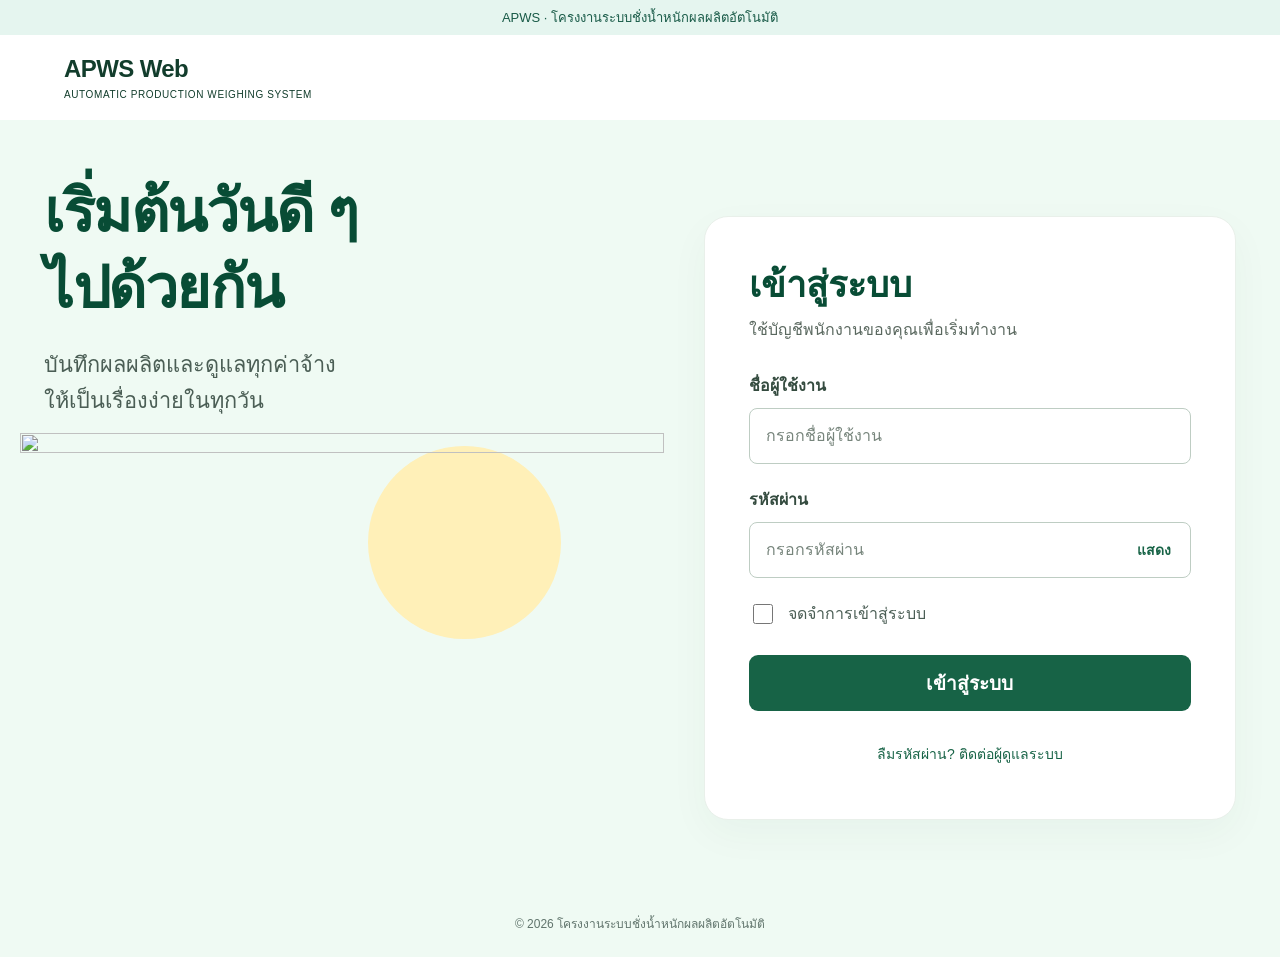
==== commit 475aabdc: "Rename contest website to APWS and remove company branding Use the Concept Paper project identity, r" ====
--- a/index.html
+++ b/index.html
@@ -3,34 +3,33 @@
   <head>
     <meta charset="UTF-8" />
     <meta name="viewport" content="width=device-width, initial-scale=1.0" />
-    <title>Pismai Factory Wage</title>
-    <link rel="icon" type="image/png" href="/assets/pitsamai-logo.png?v=20260716-favicon" />
-    <link rel="apple-touch-icon" href="/assets/pitsamai-logo.png?v=20260716-favicon" />
-    <link rel="stylesheet" href="/styles.css?v=20260904-fruit-ratio-fix" />
-    <link rel="stylesheet" href="/accounting-control.css?v=20261019-kg-orders" />
-    <link rel="stylesheet" href="/secret-room.css?v=20260822-chat-attachments" />
-    <link rel="stylesheet" href="/login-fresh.css?v=20261007-fresh-login" />
-    <link rel="stylesheet" href="/stock.css?v=20261016-stock-categories" />
-    <link rel="stylesheet" href="/stock-ledger.css?v=20261016-stock-categories" />
-    <link rel="stylesheet" href="/fruit-stock.css?v=20261022-unified" />
+    <title>ระบบชั่งน้ำหนักผลผลิตอัตโนมัติ</title>
+    <link rel="stylesheet" href="/styles.css?v=20261103-apws-contest" />
+    <link rel="stylesheet" href="/accounting-control.css?v=20261103-apws-contest" />
+    <link rel="stylesheet" href="/secret-room.css?v=20261103-apws-contest" />
+    <link rel="stylesheet" href="/login-fresh.css?v=20261103-apws-contest" />
+    <link rel="stylesheet" href="/stock.css?v=20261103-apws-contest" />
+    <link rel="stylesheet" href="/stock-ledger.css?v=20261103-apws-contest" />
+    <link rel="stylesheet" href="/fruit-stock.css?v=20261103-apws-contest" />
+      <link rel="stylesheet" href="/contest.css?v=20261103-apws-contest" />
   </head>
   <body>
     <div id="app"></div>
-    <script src="/pf-stock-summary.js?v=20261031-stock-privacy"></script>
-    <link rel="stylesheet" href="/pf-document-editor.css?v=20261025-editor" />
-    <script src="/pf-document-editor.js?v=20261103-sales"></script>
-    <link rel="stylesheet" href="/pf-cold-sales.css?v=20261103">
-    <script src="/pf-cold-sales.js?v=20261103"></script>
-    <script src="/pf-billing-prototype.js?v=20261025-editor"></script>
-    <script src="/accounting-control.js?v=20261103-sales"></script>
-    <script src="/secret-room.js?v=20261019-menu-matrix"></script>
-    <link rel="stylesheet" href="/scanner-import.css?v=20260930-hip-lan" />
-    <script src="/scanner-import.js?v=20261009-conflict-names"></script>
-    <script src="/hip-roster.js?v=20261001-picker"></script>
-    <link rel="stylesheet" href="/hip-roster.css?v=20261001-picker" />
-    <link rel="stylesheet" href="/production-pull.css?v=20261102-lan-discovery" />
-    <script src="/production-pull.js?v=20261102-lan-discovery"></script>
-    <script src="/stock-ledger.js?v=20261031-stock-privacy"></script>
-    <script src="/app.js?v=20261102-lan-pull"></script>
+    <script src="/pf-stock-summary.js?v=20261103-apws-contest"></script>
+    <link rel="stylesheet" href="/pf-document-editor.css?v=20261103-apws-contest" />
+    <script src="/pf-document-editor.js?v=20261103-apws-contest"></script>
+    <link rel="stylesheet" href="/pf-cold-sales.css?v=20261103-apws-contest">
+    <script src="/pf-cold-sales.js?v=20261103-apws-contest"></script>
+    <script src="/pf-billing-prototype.js?v=20261103-apws-contest"></script>
+    <script src="/accounting-control.js?v=20261103-apws-contest"></script>
+    <script src="/secret-room.js?v=20261103-apws-contest"></script>
+    <link rel="stylesheet" href="/scanner-import.css?v=20261103-apws-contest" />
+    <script src="/scanner-import.js?v=20261103-apws-contest"></script>
+    <script src="/hip-roster.js?v=20261103-apws-contest"></script>
+    <link rel="stylesheet" href="/hip-roster.css?v=20261103-apws-contest" />
+    <link rel="stylesheet" href="/production-pull.css?v=20261103-apws-contest" />
+    <script src="/production-pull.js?v=20261103-apws-contest"></script>
+    <script src="/stock-ledger.js?v=20261103-apws-contest"></script>
+    <script src="/app.js?v=20261103-apws-contest"></script>
   </body>
 </html>
--- a/contest.css
+++ b/contest.css
@@ -0,0 +1,7 @@
+/* Contest presentation: plain project name, no company logo. */
+.fresh-login-brand strong { font-size: 24px; }
+.fresh-login-brand small { font-size: 10px; letter-spacing: .06em; }
+.fresh-login-footer { color: #60746c; }
+.brand { gap: 10px; }
+body::before { content: 'APWS · โครงงานระบบชั่งน้ำหนักผลผลิตอัตโนมัติ'; display: block; padding: 7px 16px; background: #e5f5ef; color: #185a47; font: 13px sans-serif; text-align: center; }
+@media print { body::before { display: none; } }
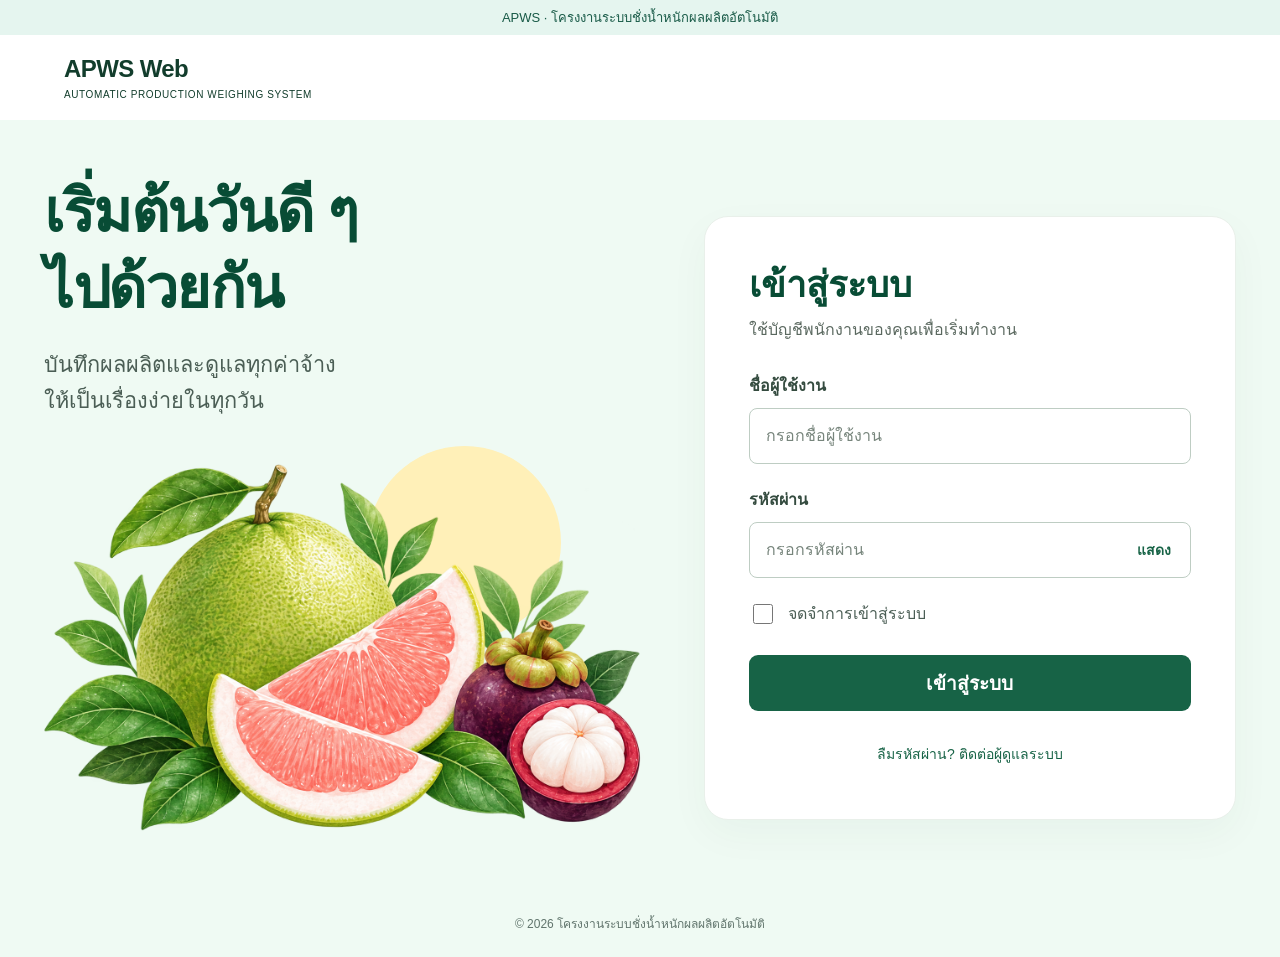
==== commit 807cb88d: "Connect APWS stations with automatic discovery and first-use approval Add one-click consent pairing," ====
--- a/index.html
+++ b/index.html
@@ -3,33 +3,33 @@
   <head>
     <meta charset="UTF-8" />
     <meta name="viewport" content="width=device-width, initial-scale=1.0" />
-    <title>ระบบชั่งน้ำหนักผลผลิตอัตโนมัติ</title>
-    <link rel="stylesheet" href="/styles.css?v=20261103-apws-contest" />
-    <link rel="stylesheet" href="/accounting-control.css?v=20261103-apws-contest" />
-    <link rel="stylesheet" href="/secret-room.css?v=20261103-apws-contest" />
-    <link rel="stylesheet" href="/login-fresh.css?v=20261103-apws-contest" />
-    <link rel="stylesheet" href="/stock.css?v=20261103-apws-contest" />
-    <link rel="stylesheet" href="/stock-ledger.css?v=20261103-apws-contest" />
-    <link rel="stylesheet" href="/fruit-stock.css?v=20261103-apws-contest" />
-      <link rel="stylesheet" href="/contest.css?v=20261103-apws-contest" />
+    <title>APWS · ระบบชั่งน้ำหนักผลผลิตอัตโนมัติสำหรับโรงงานแปรรูปผลไม้</title>
+    <link rel="stylesheet" href="/styles.css?v=20261103-apws-connect1" />
+    <link rel="stylesheet" href="/accounting-control.css?v=20261103-apws-connect1" />
+    <link rel="stylesheet" href="/secret-room.css?v=20261103-apws-connect1" />
+    <link rel="stylesheet" href="/login-fresh.css?v=20261103-apws-connect1" />
+    <link rel="stylesheet" href="/stock.css?v=20261103-apws-connect1" />
+    <link rel="stylesheet" href="/stock-ledger.css?v=20261103-apws-connect1" />
+    <link rel="stylesheet" href="/fruit-stock.css?v=20261103-apws-connect1" />
+      <link rel="stylesheet" href="/contest.css?v=20261103-apws-connect1" />
   </head>
   <body>
     <div id="app"></div>
-    <script src="/pf-stock-summary.js?v=20261103-apws-contest"></script>
-    <link rel="stylesheet" href="/pf-document-editor.css?v=20261103-apws-contest" />
-    <script src="/pf-document-editor.js?v=20261103-apws-contest"></script>
-    <link rel="stylesheet" href="/pf-cold-sales.css?v=20261103-apws-contest">
-    <script src="/pf-cold-sales.js?v=20261103-apws-contest"></script>
-    <script src="/pf-billing-prototype.js?v=20261103-apws-contest"></script>
-    <script src="/accounting-control.js?v=20261103-apws-contest"></script>
-    <script src="/secret-room.js?v=20261103-apws-contest"></script>
-    <link rel="stylesheet" href="/scanner-import.css?v=20261103-apws-contest" />
-    <script src="/scanner-import.js?v=20261103-apws-contest"></script>
-    <script src="/hip-roster.js?v=20261103-apws-contest"></script>
-    <link rel="stylesheet" href="/hip-roster.css?v=20261103-apws-contest" />
-    <link rel="stylesheet" href="/production-pull.css?v=20261103-apws-contest" />
-    <script src="/production-pull.js?v=20261103-apws-contest"></script>
-    <script src="/stock-ledger.js?v=20261103-apws-contest"></script>
-    <script src="/app.js?v=20261103-apws-contest"></script>
+    <script src="/pf-stock-summary.js?v=20261103-apws-connect1"></script>
+    <link rel="stylesheet" href="/pf-document-editor.css?v=20261103-apws-connect1" />
+    <script src="/pf-document-editor.js?v=20261103-apws-connect1"></script>
+    <link rel="stylesheet" href="/pf-cold-sales.css?v=20261103-apws-connect1">
+    <script src="/pf-cold-sales.js?v=20261103-apws-connect1"></script>
+    <script src="/pf-billing-prototype.js?v=20261103-apws-connect1"></script>
+    <script src="/accounting-control.js?v=20261103-apws-connect1"></script>
+    <script src="/secret-room.js?v=20261103-apws-connect1"></script>
+    <link rel="stylesheet" href="/scanner-import.css?v=20261103-apws-connect1" />
+    <script src="/scanner-import.js?v=20261103-apws-connect1"></script>
+    <script src="/hip-roster.js?v=20261103-apws-connect1"></script>
+    <link rel="stylesheet" href="/hip-roster.css?v=20261103-apws-connect1" />
+    <link rel="stylesheet" href="/production-pull.css?v=20261103-apws-connect1" />
+    <script src="/production-pull.js?v=20261103-apws-connect1"></script>
+    <script src="/stock-ledger.js?v=20261103-apws-connect1"></script>
+    <script src="/app.js?v=20261103-apws-connect1"></script>
   </body>
 </html>
